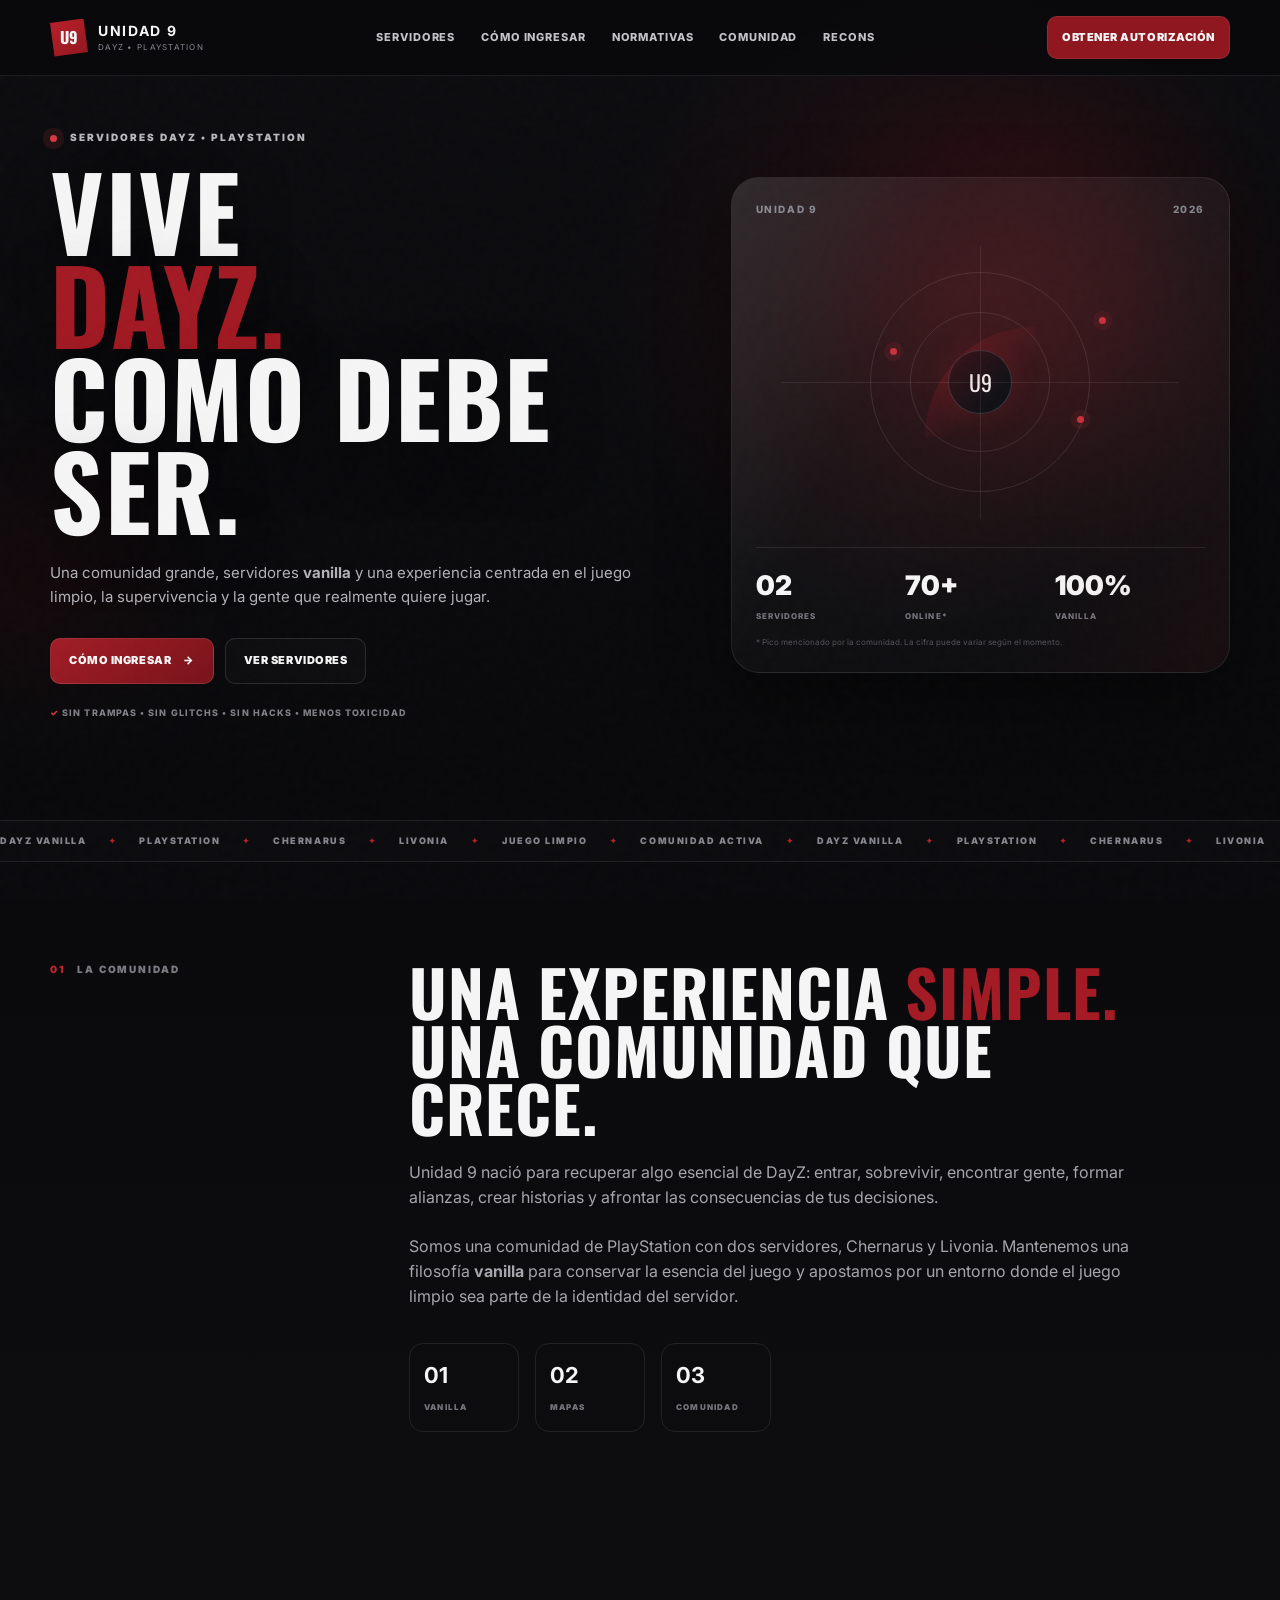
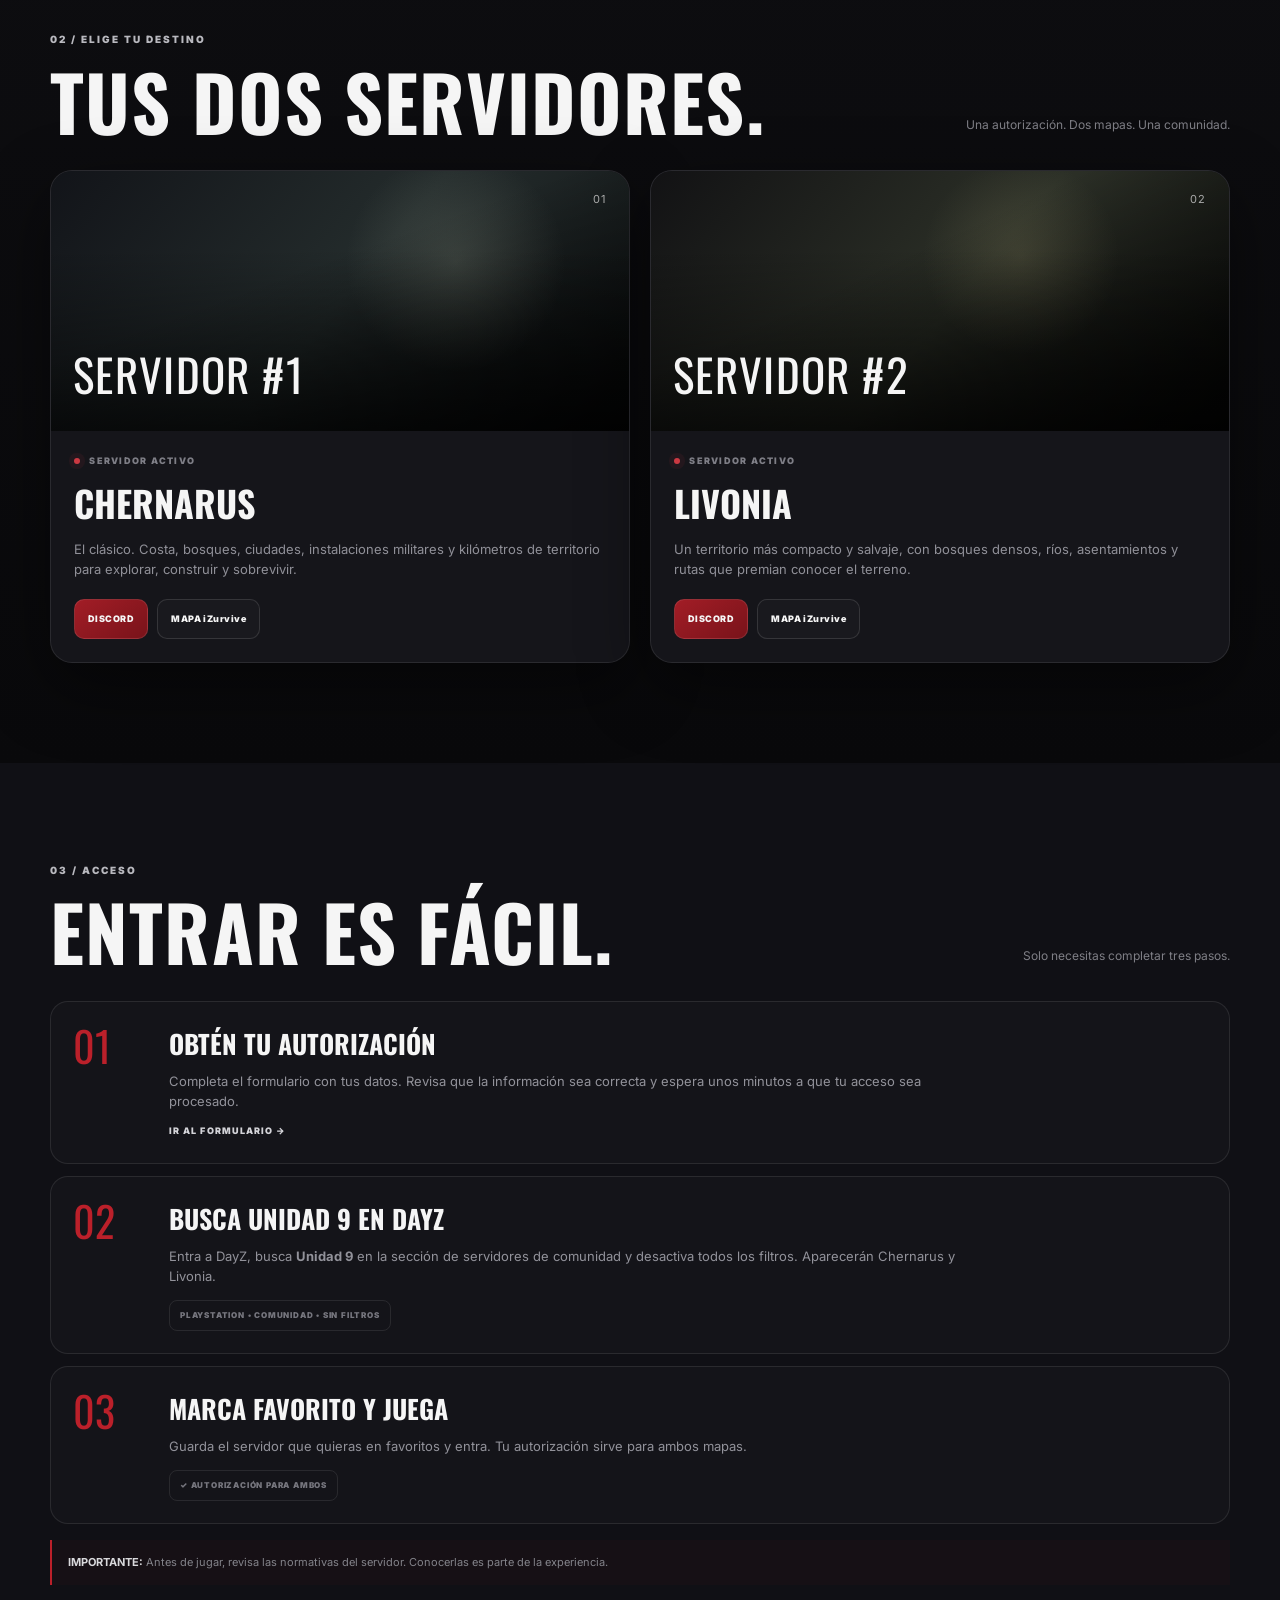
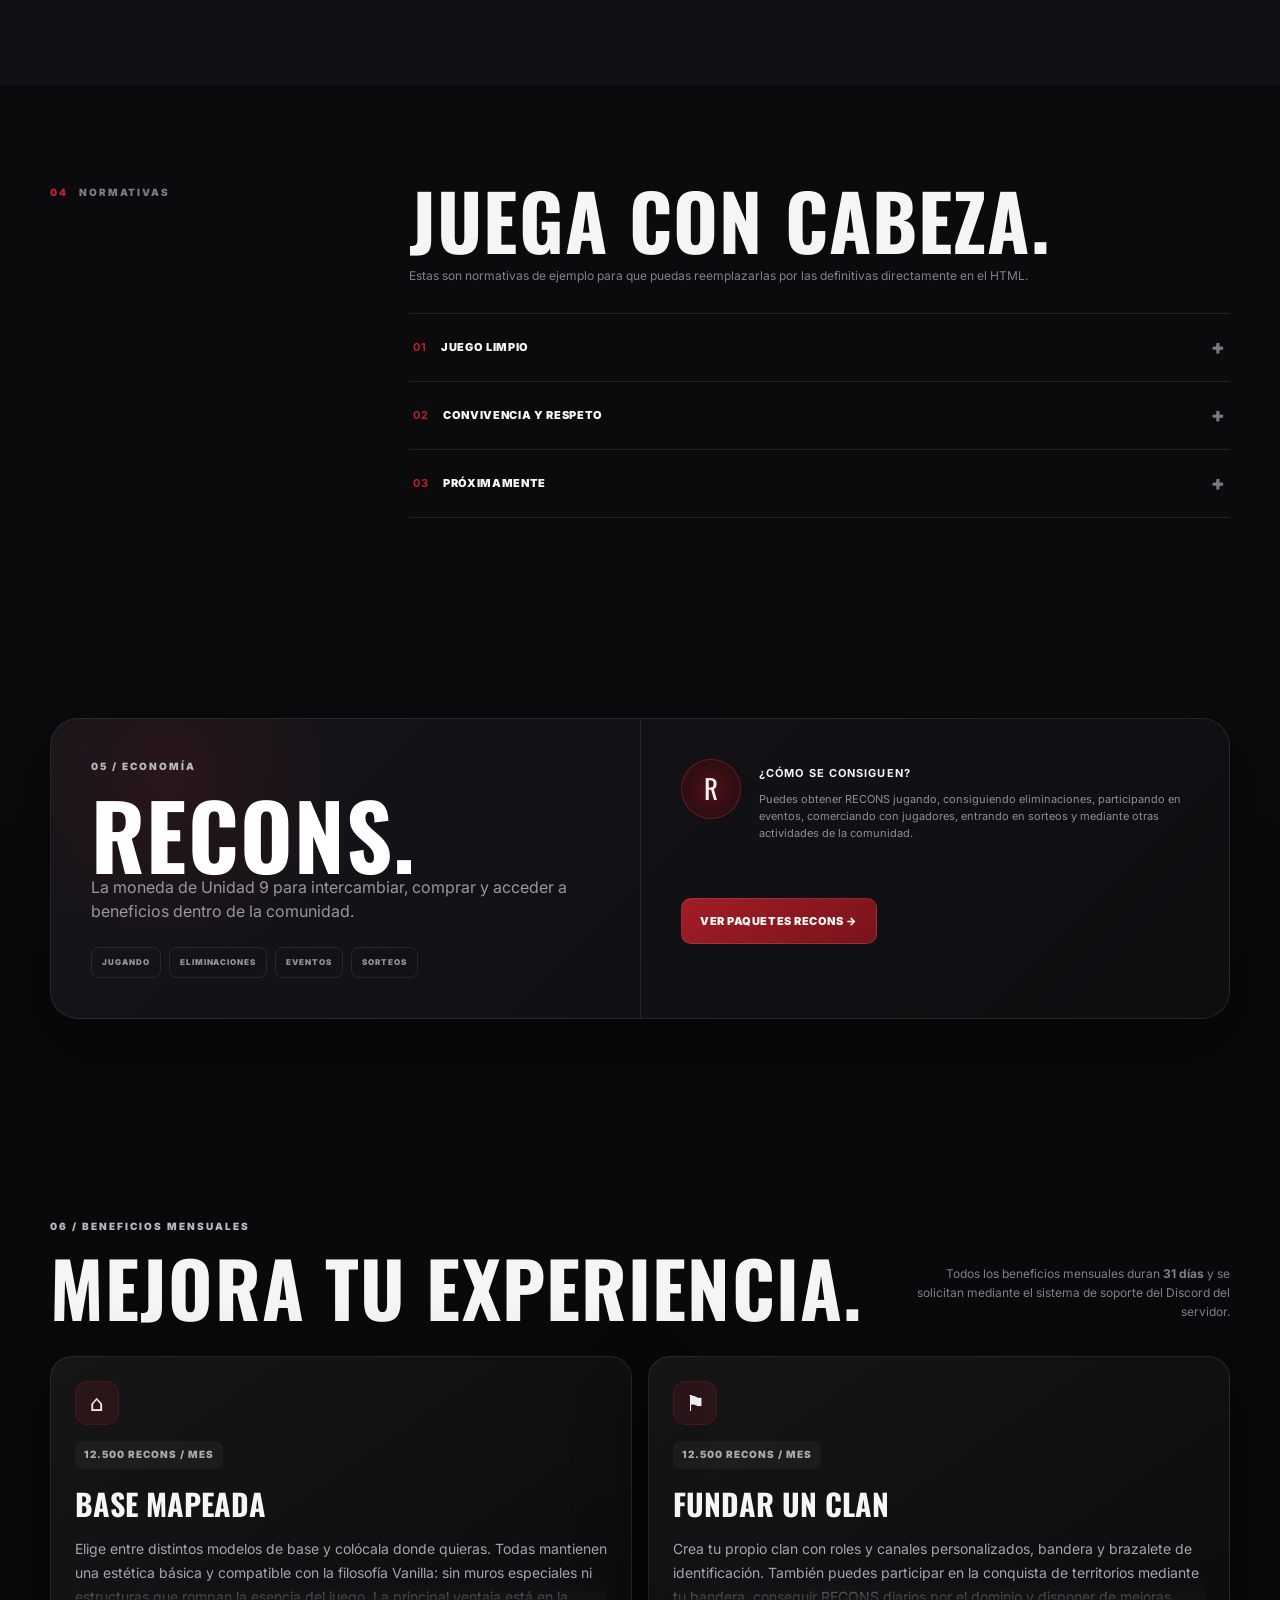
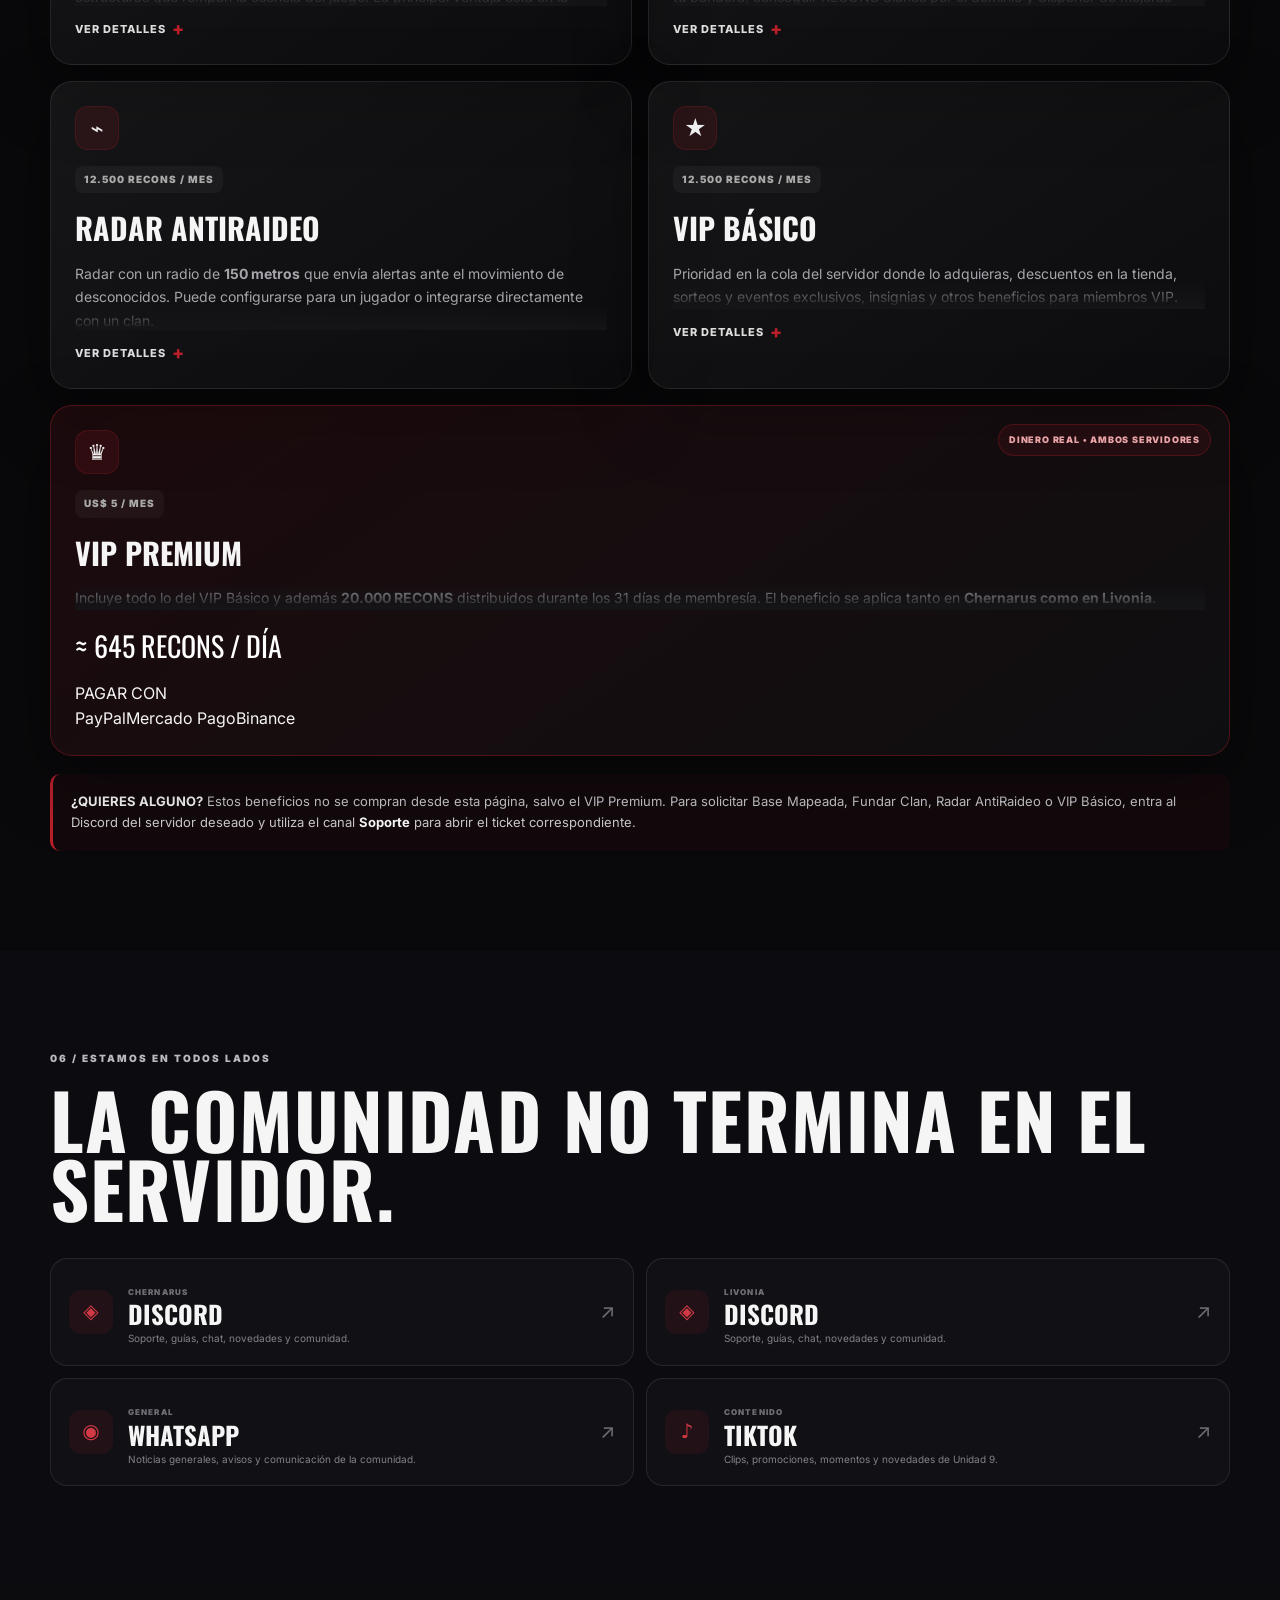
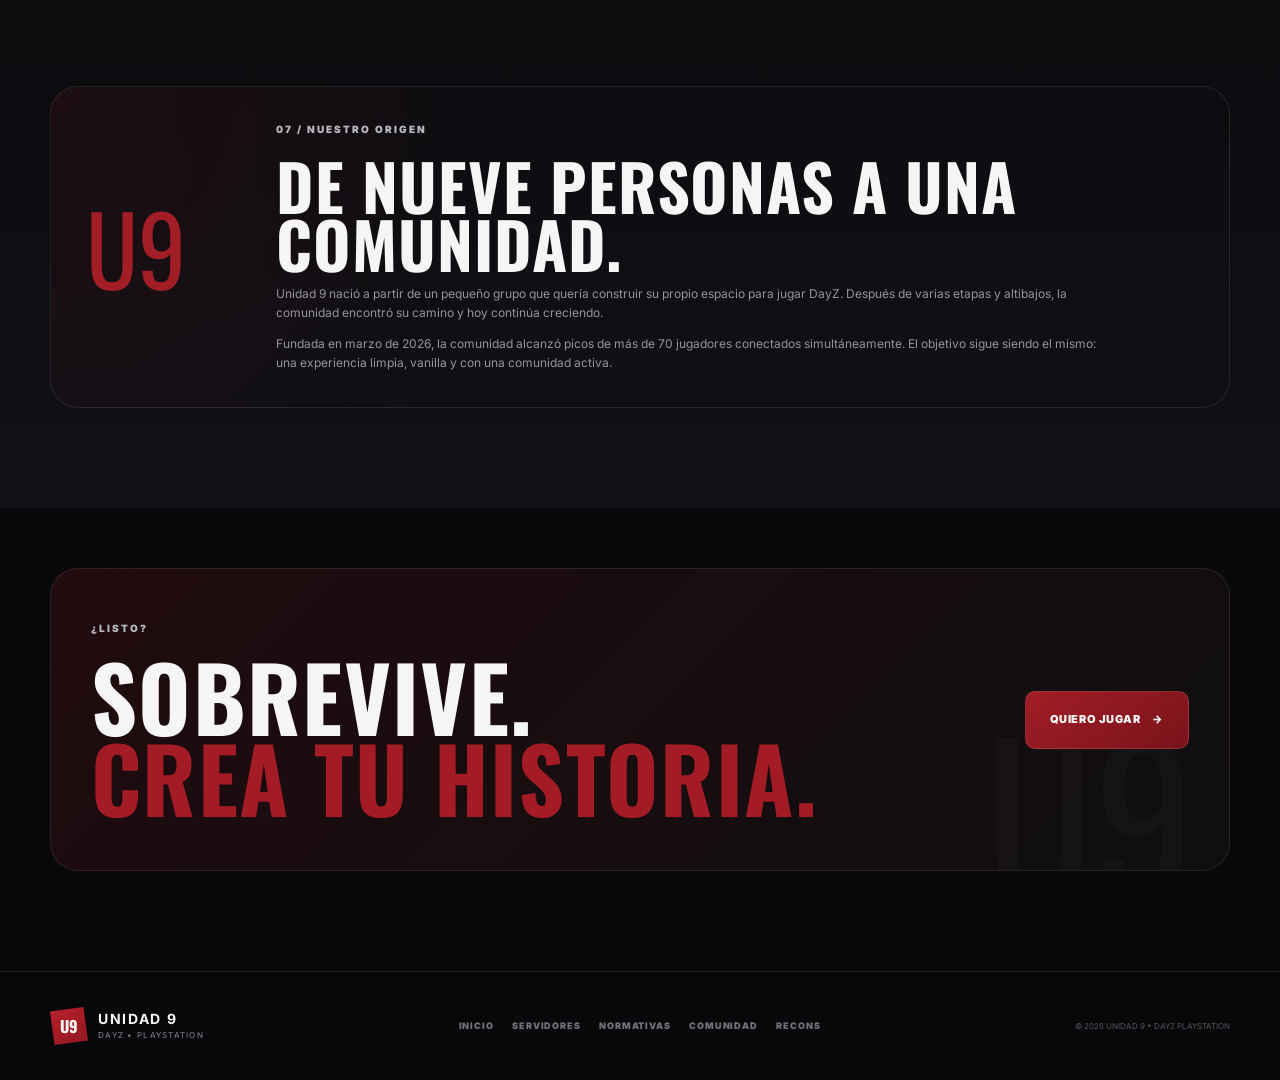
==== index.html @ 3420ec3e "Reemplazar sitio por version local" ====
<!DOCTYPE html>
<html lang="es">
<head>
  <meta charset="UTF-8">
  <meta name="viewport" content="width=device-width, initial-scale=1.0, viewport-fit=cover">
  <meta name="theme-color" content="#0b0b0d">
  <meta name="description" content="Unidad 9 — Comunidad DayZ para PlayStation. Servidores Chernarus y Livonia, vanilla, comunidad activa y juego limpio.">
  <title>UNIDAD 9 — DAYZ PLAYSTATION</title>
  <link rel="icon" type="image/svg+xml" href="assets/favicon.svg">
  <link rel="preconnect" href="https://fonts.googleapis.com">
  <link rel="preconnect" href="https://fonts.gstatic.com" crossorigin>
  <link href="https://fonts.googleapis.com/css2?family=Inter:wght@400;500;600;700;800;900&family=Oswald:wght@500;600;700&display=swap" rel="stylesheet">
  <link rel="stylesheet" href="assets/styles.css">

<style>
.benefit-grid{display:grid;grid-template-columns:repeat(2,1fr);gap:16px}.benefit-card{position:relative;border:1px solid var(--line);border-radius:22px;background:linear-gradient(145deg,rgba(255,255,255,.055),rgba(255,255,255,.015));padding:24px;box-shadow:var(--shadow);overflow:hidden}.benefit-card:hover{border-color:rgba(187,32,42,.45);transform:translateY(-4px)}.benefit-card h3{font-family:Oswald,sans-serif;font-size:30px;margin:12px 0 10px}.benefit-card p{color:var(--muted);line-height:1.7;font-size:14px}.benefit-icon{width:44px;height:44px;display:grid;place-items:center;border-radius:13px;background:rgba(187,32,42,.13);border:1px solid rgba(187,32,42,.2);font-size:22px;color:#eee}.benefit-tag{display:inline-block;margin-top:16px;padding:6px 9px;border-radius:8px;background:rgba(255,255,255,.04);font-size:10px;font-weight:900;letter-spacing:1px;color:#aaa}.benefit-more{margin-top:12px;border:0;background:transparent;color:#ddd;padding:0;font:800 11px Inter,sans-serif;letter-spacing:1px;cursor:pointer}.benefit-more span{color:var(--red2);font-size:18px;vertical-align:-2px;margin-left:3px}.premium-card{grid-column:1/-1;background:linear-gradient(145deg,rgba(143,24,32,.15),rgba(255,255,255,.025));border-color:rgba(187,32,42,.35)}.premium-badge{position:absolute;right:18px;top:18px;font-size:9px;font-weight:900;letter-spacing:.8px;color:#e9a4a8;border:1px solid rgba(187,32,42,.28);background:rgba(187,32,42,.1);padding:8px 10px;border-radius:999px}.premium-daily{font-family:Oswald,sans-serif;font-size:28px;color:#fff;margin:14px 0}.premium-pay{grid-template-columns:repeat(3,1fr)}.benefit-shop-note{margin-top:18px;padding:17px 18px;border-left:3px solid var(--red2);background:rgba(143,24,32,.08);border-radius:10px;color:#cfcfd3;line-height:1.65;font-size:13px}.benefit-shop-note strong{color:#fff}@media(max-width:700px){.benefit-grid{grid-template-columns:1fr}.premium-card{grid-column:auto}.premium-badge{position:static;display:inline-block;margin-bottom:14px}.premium-pay{grid-template-columns:1fr}}
</style>
</head>
<body>
  <div class="noise"></div>
  <header class="site-header" id="top">
    <a class="brand" href="#inicio" aria-label="Unidad 9 inicio">
      <span class="brand-mark">U9</span>
      <span class="brand-text"><strong>UNIDAD 9</strong><small>DAYZ • PLAYSTATION</small></span>
    </a>
    <nav class="desktop-nav" aria-label="Navegación principal">
      <a href="#servidores">SERVIDORES</a>
      <a href="#como-ingresar">CÓMO INGRESAR</a>
      <a href="#normativas">NORMATIVAS</a>
      <a href="#comunidad">COMUNIDAD</a>
      <a href="recons.html">RECONS</a>
    </nav>
    <a class="nav-cta" data-link="authorization" href="#como-ingresar">OBTENER AUTORIZACIÓN</a>
  </header>

  <main>
    <section class="hero section-pad" id="inicio">
      <div class="hero-glow glow-a"></div>
      <div class="hero-glow glow-b"></div>
      <div class="container hero-grid">
        <div class="hero-copy reveal">
          <div class="eyebrow"><span class="pulse"></span> SERVIDORES DAYZ • PLAYSTATION</div>
          <h1>VIVE<br><span>DAYZ.</span><br>COMO DEBE SER.</h1>
          <p class="hero-lead">Una comunidad grande, servidores <strong>vanilla</strong> y una experiencia centrada en el juego limpio, la supervivencia y la gente que realmente quiere jugar.</p>
          <div class="hero-actions">
            <a class="btn btn-primary" href="#como-ingresar">CÓMO INGRESAR <span>→</span></a>
            <a class="btn btn-ghost" href="#servidores">VER SERVIDORES</a>
          </div>
          <div class="hero-proof"><span>✓</span> SIN TRAMPAS • SIN GLITCHS • SIN HACKS • MENOS TOXICIDAD</div>
        </div>
        <div class="hero-panel reveal delay-1">
          <div class="panel-top"><span>UNIDAD 9</span><span>2026</span></div>
          <div class="radar"><div class="radar-ring r1"></div><div class="radar-ring r2"></div><div class="radar-sweep"></div><div class="radar-dot d1"></div><div class="radar-dot d2"></div><div class="radar-dot d3"></div><div class="radar-core">U9</div></div>
          <div class="stat-grid">
            <div><strong>02</strong><span>SERVIDORES</span></div>
            <div><strong>70+</strong><span>ONLINE*</span></div>
            <div><strong>100%</strong><span>VANILLA</span></div>
          </div>
          <small class="fine">* Pico mencionado por la comunidad. La cifra puede variar según el momento.</small>
        </div>
      </div>
    </section>

    <section class="ticker" aria-label="Características">
      <div class="ticker-track">
        <span>DAYZ VANILLA</span><i>✦</i><span>PLAYSTATION</span><i>✦</i><span>CHERNARUS</span><i>✦</i><span>LIVONIA</span><i>✦</i><span>JUEGO LIMPIO</span><i>✦</i><span>COMUNIDAD ACTIVA</span><i>✦</i>
        <span>DAYZ VANILLA</span><i>✦</i><span>PLAYSTATION</span><i>✦</i><span>CHERNARUS</span><i>✦</i><span>LIVONIA</span><i>✦</i><span>JUEGO LIMPIO</span><i>✦</i><span>COMUNIDAD ACTIVA</span><i>✦</i>
      </div>
    </section>

    <section class="section-pad intro" id="sobre">
      <div class="container two-col">
        <div class="section-label reveal"><span>01</span> LA COMUNIDAD</div>
        <div class="intro-copy reveal delay-1">
          <h2>UNA EXPERIENCIA <span>SIMPLE.</span> UNA COMUNIDAD QUE CRECE.</h2>
          <p>Unidad 9 nació para recuperar algo esencial de DayZ: entrar, sobrevivir, encontrar gente, formar alianzas, crear historias y afrontar las consecuencias de tus decisiones.</p>
          <p>Somos una comunidad de PlayStation con dos servidores, Chernarus y Livonia. Mantenemos una filosofía <strong>vanilla</strong> para conservar la esencia del juego y apostamos por un entorno donde el juego limpio sea parte de la identidad del servidor.</p>
          <div class="mini-facts"><div><strong>01</strong><span>VANILLA</span></div><div><strong>02</strong><span>MAPAS</span></div><div><strong>03</strong><span>COMUNIDAD</span></div></div>
        </div>
      </div>
    </section>

    <section class="section-pad servers" id="servidores">
      <div class="container">
        <div class="section-head reveal"><div><div class="eyebrow">02 / ELIGE TU DESTINO</div><h2>TUS DOS SERVIDORES.</h2></div><p>Una autorización. Dos mapas. Una comunidad.</p></div>
        <div class="server-grid">
          <article class="server-card reveal" data-map="chernarus">
            <div class="server-image chernarus-art"><span>SERVIDOR #1</span><em>01</em></div>
            <div class="server-body">
              <div class="server-status"><span class="status-dot"></span> SERVIDOR ACTIVO</div>
              <h3>CHERNARUS</h3>
              <p>El clásico. Costa, bosques, ciudades, instalaciones militares y kilómetros de territorio para explorar, construir y sobrevivir.</p>
              <div class="server-buttons"><a class="btn btn-small btn-primary" data-link="discordChernarus" href="#">DISCORD</a><a class="btn btn-small btn-ghost" data-link="mapChernarus" href="#">MAPA iZurvive</a></div>
            </div>
          </article>
          <article class="server-card reveal delay-1" data-map="livonia">
            <div class="server-image livonia-art"><span>SERVIDOR #2</span><em>02</em></div>
            <div class="server-body">
              <div class="server-status"><span class="status-dot"></span> SERVIDOR ACTIVO</div>
              <h3>LIVONIA</h3>
              <p>Un territorio más compacto y salvaje, con bosques densos, ríos, asentamientos y rutas que premian conocer el terreno.</p>
              <div class="server-buttons"><a class="btn btn-small btn-primary" data-link="discordLivonia" href="#">DISCORD</a><a class="btn btn-small btn-ghost" data-link="mapLivonia" href="#">MAPA iZurvive</a></div>
            </div>
          </article>
        </div>
      </div>
    </section>

    <section class="section-pad access" id="como-ingresar">
      <div class="container">
        <div class="section-head reveal"><div><div class="eyebrow">03 / ACCESO</div><h2>ENTRAR ES FÁCIL.</h2></div><p>Solo necesitas completar tres pasos.</p></div>
        <div class="steps">
          <article class="step reveal"><div class="step-no">01</div><div><h3>OBTÉN TU AUTORIZACIÓN</h3><p>Completa el formulario con tus datos. Revisa que la información sea correcta y espera unos minutos a que tu acceso sea procesado.</p><a class="text-link" data-link="authorization" href="#">IR AL FORMULARIO →</a></div></article>
          <article class="step reveal delay-1"><div class="step-no">02</div><div><h3>BUSCA UNIDAD 9 EN DAYZ</h3><p>Entra a DayZ, busca <strong>Unidad 9</strong> en la sección de servidores de comunidad y desactiva todos los filtros. Aparecerán Chernarus y Livonia.</p><span class="tip">PLAYSTATION • COMUNIDAD • SIN FILTROS</span></div></article>
          <article class="step reveal delay-2"><div class="step-no">03</div><div><h3>MARCA FAVORITO Y JUEGA</h3><p>Guarda el servidor que quieras en favoritos y entra. Tu autorización sirve para ambos mapas.</p><span class="tip">✓ AUTORIZACIÓN PARA AMBOS</span></div></article>
        </div>
        <div class="access-note reveal"><strong>IMPORTANTE:</strong> Antes de jugar, revisa las normativas del servidor. Conocerlas es parte de la experiencia.</div>
      </div>
    </section>

    <section class="section-pad rules" id="normativas">
      <div class="container two-col rules-grid">
        <div class="section-label reveal"><span>04</span> NORMATIVAS</div>
        <div class="rules-content reveal delay-1">
          <h2>JUEGA CON CABEZA.</h2>
          <p class="muted">Estas son normativas de ejemplo para que puedas reemplazarlas por las definitivas directamente en el HTML.</p>
          <div class="accordion">
            <button class="accordion-item" aria-expanded="false"><span><b>01</b> JUEGO LIMPIO</span><i>+</i></button>
            <div class="accordion-panel"><p>No está permitido utilizar hacks, exploits, glitches, modificaciones externas o cualquier recurso que otorgue una ventaja ilegítima sobre otros jugadores.</p></div>
            <button class="accordion-item" aria-expanded="false"><span><b>02</b> CONVIVENCIA Y RESPETO</span><i>+</i></button>
            <div class="accordion-panel"><p>El conflicto forma parte de DayZ, pero las conductas fuera de lugar no. Mantén una convivencia respetuosa dentro de la comunidad y utiliza los canales de soporte cuando exista un problema.</p></div>
            <button class="accordion-item" aria-expanded="false"><span><b>03</b> PRÓXIMAMENTE</span><i>+</i></button>
            <div class="accordion-panel"><p>Reemplaza este apartado por una normativa adicional desde este mismo archivo.</p></div>
          </div>
        </div>
      </div>
    </section>

    <section class="section-pad economy" id="economia">
      <div class="container economy-card reveal">
        <div class="economy-main"><div class="eyebrow">05 / ECONOMÍA</div><h2>RECONS.</h2><p>La moneda de Unidad 9 para intercambiar, comprar y acceder a beneficios dentro de la comunidad.</p><div class="economy-pills"><span>JUGANDO</span><span>ELIMINACIONES</span><span>EVENTOS</span><span>SORTEOS</span></div></div>
        <div class="economy-side"><div class="coin">R</div><div><strong>¿CÓMO SE CONSIGUEN?</strong><p>Puedes obtener RECONS jugando, consiguiendo eliminaciones, participando en eventos, comerciando con jugadores, entrando en sorteos y mediante otras actividades de la comunidad.</p></div><a class="btn btn-primary" href="recons.html">VER PAQUETES RECONS →</a></div>
      </div>
    </section>

    <section class="section-pad benefits" id="beneficios">
      <div class="container">
        <div class="section-head"><div><div class="eyebrow">06 / BENEFICIOS MENSUALES</div><h2>MEJORA TU EXPERIENCIA.</h2></div><p>Todos los beneficios mensuales duran <strong>31 días</strong> y se solicitan mediante el sistema de soporte del Discord del servidor.</p></div>
        <div class="benefit-grid">
          <article class="benefit-card reveal"><span class="benefit-icon">⌂</span><div class="benefit-tag">12.500 RECONS / MES</div><h3>BASE MAPEADA</h3><p>Elige entre distintos modelos de base y colócala donde quieras. Todas mantienen una estética básica y compatible con la filosofía Vanilla: sin muros especiales ni estructuras que rompan la esencia del juego. La principal ventaja está en la ubicación, la posición y la visión que puedes conseguir.</p><button class="benefit-more" type="button">VER DETALLES <span>+</span></button></article>
          <article class="benefit-card reveal delay-1"><span class="benefit-icon">⚑</span><div class="benefit-tag">12.500 RECONS / MES</div><h3>FUNDAR UN CLAN</h3><p>Crea tu propio clan con roles y canales personalizados, bandera y brazalete de identificación. También puedes participar en la conquista de territorios mediante tu bandera, conseguir RECONS diarios por el dominio y disponer de mejoras compartidas para tu grupo.</p><button class="benefit-more" type="button">VER DETALLES <span>+</span></button></article>
          <article class="benefit-card reveal delay-2"><span class="benefit-icon">⌁</span><div class="benefit-tag">12.500 RECONS / MES</div><h3>RADAR ANTIRAIDEO</h3><p>Radar con un radio de <strong>150 metros</strong> que envía alertas ante el movimiento de desconocidos. Puede configurarse para un jugador o integrarse directamente con un clan.</p><button class="benefit-more" type="button">VER DETALLES <span>+</span></button></article>
          <article class="benefit-card reveal"><span class="benefit-icon">★</span><div class="benefit-tag">12.500 RECONS / MES</div><h3>VIP BÁSICO</h3><p>Prioridad en la cola del servidor donde lo adquieras, descuentos en la tienda, sorteos y eventos exclusivos, insignias y otros beneficios para miembros VIP.</p><button class="benefit-more" type="button">VER DETALLES <span>+</span></button></article>
          <article class="benefit-card premium-card reveal delay-1"><span class="premium-badge">DINERO REAL • AMBOS SERVIDORES</span><span class="benefit-icon">♛</span><div class="benefit-tag">US$ 5 / MES</div><h3>VIP PREMIUM</h3><p>Incluye todo lo del VIP Básico y además <strong>20.000 RECONS</strong> distribuidos durante los 31 días de membresía. El beneficio se aplica tanto en <strong>Chernarus como en Livonia</strong>.</p><div class="premium-daily">≈ 645 RECONS / DÍA</div><div class="pay-title">PAGAR CON</div><div class="pay-grid premium-pay"><a class="pay-btn paypal" data-link="paypalVipPremium" href="#">PayPal</a><a class="pay-btn mp" data-link="mercadopagoVipPremium" href="#">Mercado Pago</a><a class="pay-btn binance" data-link="binanceVipPremium" href="#">Binance</a></div></article>
        </div>
        <div class="benefit-shop-note"><strong>¿QUIERES ALGUNO?</strong> Estos beneficios no se compran desde esta página, salvo el VIP Premium. Para solicitar Base Mapeada, Fundar Clan, Radar AntiRaideo o VIP Básico, entra al Discord del servidor deseado y utiliza el canal <strong>Soporte</strong> para abrir el ticket correspondiente.</div>
      </div>
    </section>

    <section class="section-pad community" id="comunidad">
      <div class="container">
        <div class="section-head reveal"><div><div class="eyebrow">06 / ESTAMOS EN TODOS LADOS</div><h2>LA COMUNIDAD NO TERMINA EN EL SERVIDOR.</h2></div></div>
        <div class="community-grid">
          <a class="social-card reveal" data-link="discordChernarus" href="#"><span class="social-icon">◈</span><div><small>CHERNARUS</small><h3>DISCORD</h3><p>Soporte, guías, chat, novedades y comunidad.</p></div><span class="arrow">↗</span></a>
          <a class="social-card reveal delay-1" data-link="discordLivonia" href="#"><span class="social-icon">◈</span><div><small>LIVONIA</small><h3>DISCORD</h3><p>Soporte, guías, chat, novedades y comunidad.</p></div><span class="arrow">↗</span></a>
          <a class="social-card reveal delay-2" data-link="whatsapp" href="#"><span class="social-icon">◉</span><div><small>GENERAL</small><h3>WHATSAPP</h3><p>Noticias generales, avisos y comunicación de la comunidad.</p></div><span class="arrow">↗</span></a>
          <a class="social-card reveal" data-link="tiktok" href="#"><span class="social-icon">♪</span><div><small>CONTENIDO</small><h3>TIKTOK</h3><p>Clips, promociones, momentos y novedades de Unidad 9.</p></div><span class="arrow">↗</span></a>
        </div>
      </div>
    </section>

    <section class="section-pad story">
      <div class="container story-card reveal">
        <div class="story-mark">U9</div><div><div class="eyebrow">07 / NUESTRO ORIGEN</div><h2>DE NUEVE PERSONAS A UNA COMUNIDAD.</h2><p>Unidad 9 nació a partir de un pequeño grupo que quería construir su propio espacio para jugar DayZ. Después de varias etapas y altibajos, la comunidad encontró su camino y hoy continúa creciendo.</p><p>Fundada en marzo de 2026, la comunidad alcanzó picos de más de 70 jugadores conectados simultáneamente. El objetivo sigue siendo el mismo: una experiencia limpia, vanilla y con una comunidad activa.</p></div>
      </div>
    </section>

    <section class="final-cta section-pad">
      <div class="container cta-box reveal"><div><div class="eyebrow">¿LISTO?</div><h2>SOBREVIVE.<br><span>CREA TU HISTORIA.</span></h2></div><a class="btn btn-primary btn-xl" href="#como-ingresar">QUIERO JUGAR <span>→</span></a></div>
    </section>
  </main>

  <footer class="footer">
    <div class="container footer-inner"><div class="brand"><span class="brand-mark">U9</span><span class="brand-text"><strong>UNIDAD 9</strong><small>DAYZ • PLAYSTATION</small></span></div><div class="footer-links"><a href="#inicio">INICIO</a><a href="#servidores">SERVIDORES</a><a href="#normativas">NORMATIVAS</a><a href="#comunidad">COMUNIDAD</a>
      <a href="recons.html">RECONS</a></div><div class="footer-copy">© 2026 UNIDAD 9 • DAYZ PLAYSTATION</div></div>
  </footer>

  <button class="floating-top" id="toTop" aria-label="Volver arriba">↑</button>
  <script src="assets/config.js"></script>
  <script src="assets/script.js"></script>
</body>
</html>
---- assets/styles.css ----
:root{--bg:#09090b;--bg2:#101014;--panel:#15151a;--panel2:#1b1b21;--text:#f5f5f5;--muted:#a5a5ab;--red:#8f1820;--red2:#bb202a;--line:rgba(255,255,255,.09);--shadow:0 24px 70px rgba(0,0,0,.45);--max:1180px;--radius:22px}
*{box-sizing:border-box;margin:0;padding:0}html{scroll-behavior:smooth}body{font-family:Inter,system-ui,sans-serif;background:var(--bg);color:var(--text);line-height:1.55;overflow-x:hidden}a{color:inherit;text-decoration:none}button{font:inherit;color:inherit}::selection{background:var(--red2);color:#fff}.noise{position:fixed;inset:0;pointer-events:none;opacity:.035;background-image:url("data:image/svg+xml,%3Csvg viewBox='0 0 140 140' xmlns='http://www.w3.org/2000/svg'%3E%3Cfilter id='n'%3E%3CfeTurbulence type='fractalNoise' baseFrequency='.8' numOctaves='4' stitchTiles='stitch'/%3E%3C/filter%3E%3Crect width='100%25' height='100%25' filter='url(%23n)' opacity='.5'/%3E%3C/svg%3E");z-index:20}.container{width:min(calc(100% - 32px),var(--max));margin:auto}.section-pad{padding:100px 0}.site-header{height:76px;position:fixed;top:0;left:0;right:0;z-index:30;display:flex;align-items:center;justify-content:space-between;padding:0 max(16px,calc((100vw - var(--max))/2));background:rgba(9,9,11,.76);border-bottom:1px solid var(--line);backdrop-filter:blur(16px)}.brand{display:flex;align-items:center;gap:10px}.brand-mark{width:38px;height:38px;display:grid;place-items:center;font-family:Oswald,sans-serif;font-weight:700;font-size:16px;background:linear-gradient(145deg,var(--red2),var(--red));clip-path:polygon(0 12%,88% 0,100% 88%,12% 100%);box-shadow:0 8px 20px rgba(187,32,42,.22)}.brand-text{display:flex;flex-direction:column;line-height:1}.brand-text strong{font-size:14px;letter-spacing:.12em}.brand-text small{color:#888892;font-size:8px;letter-spacing:.16em;margin-top:5px}.desktop-nav{display:flex;gap:26px;font-size:11px;font-weight:800;letter-spacing:.08em;color:#c2c2c7}.desktop-nav a{transition:.2s}.desktop-nav a:hover{color:#fff}.nav-cta,.btn{display:inline-flex;align-items:center;justify-content:center;gap:12px;border-radius:10px;font-weight:900;letter-spacing:.05em;font-size:11px;transition:transform .25s,box-shadow .25s,background .25s}.nav-cta{padding:12px 14px;background:var(--red);border:1px solid rgba(255,255,255,.08)}.nav-cta:hover,.btn-primary:hover{transform:translateY(-2px);box-shadow:0 14px 34px rgba(143,24,32,.32)}.hero{min-height:790px;display:flex;align-items:center;position:relative;overflow:hidden;padding-top:130px;background:radial-gradient(circle at 74% 36%,rgba(143,24,32,.2),transparent 31%),linear-gradient(180deg,#0d0d10 0%,#09090b 100%)}.hero:after{content:"";position:absolute;inset:auto -10% -50px;height:220px;background:linear-gradient(transparent,var(--bg));pointer-events:none}.hero-glow{position:absolute;border-radius:50%;filter:blur(80px);opacity:.23;pointer-events:none}.glow-a{width:300px;height:300px;background:var(--red);right:7%;top:18%}.glow-b{width:180px;height:180px;background:#5b0e14;left:-5%;bottom:18%}.hero-grid{display:grid;grid-template-columns:1.1fr .9fr;gap:70px;align-items:center;position:relative;z-index:1}.eyebrow{font-size:10px;letter-spacing:.2em;font-weight:900;color:#b9b9bf;margin-bottom:18px}.pulse{display:inline-block;width:7px;height:7px;border-radius:50%;background:#d63b45;box-shadow:0 0 0 7px rgba(214,59,69,.12);margin-right:9px;vertical-align:middle}.hero h1,.cta-box h2,.section-head h2,.intro h2,.rules-content h2,.economy h2,.story h2{font-family:Oswald,sans-serif;line-height:.91;letter-spacing:.015em;text-transform:uppercase}.hero h1{font-size:clamp(62px,8vw,112px);text-shadow:0 20px 60px rgba(0,0,0,.35)}.hero h1 span,.intro h2 span,.cta-box h2 span{color:#a31b24}.hero-lead{max-width:590px;color:#b2b2b8;font-size:15px;margin-top:25px}.hero-actions{display:flex;gap:11px;margin-top:30px;flex-wrap:wrap}.btn{min-height:46px;padding:0 18px}.btn-primary{background:linear-gradient(145deg,#a21d26,#79131a);border:1px solid rgba(255,255,255,.1)}.btn-ghost{border:1px solid rgba(255,255,255,.12);background:rgba(255,255,255,.02)}.btn-ghost:hover{background:rgba(255,255,255,.06);transform:translateY(-2px)}.hero-proof{margin-top:22px;color:#7f7f87;font-size:9px;font-weight:800;letter-spacing:.12em}.hero-proof span{color:#d63b45}.hero-panel{border:1px solid var(--line);background:linear-gradient(160deg,rgba(255,255,255,.06),rgba(255,255,255,.015));border-radius:28px;padding:24px;box-shadow:var(--shadow);position:relative;overflow:hidden}.hero-panel:before{content:"";position:absolute;inset:0;background:linear-gradient(115deg,rgba(255,255,255,.07),transparent 32%,transparent 68%,rgba(143,24,32,.09));pointer-events:none}.panel-top{display:flex;justify-content:space-between;color:#85858d;font-size:10px;font-weight:800;letter-spacing:.16em}.radar{height:310px;position:relative;display:grid;place-items:center;margin:10px 0}.radar:before{content:"";position:absolute;width:1px;height:88%;background:rgba(255,255,255,.08)}.radar:after{content:"";position:absolute;height:1px;width:88%;background:rgba(255,255,255,.08)}.radar-ring{position:absolute;border:1px solid rgba(255,255,255,.1);border-radius:50%}.r1{width:220px;height:220px}.r2{width:140px;height:140px}.radar-sweep{position:absolute;width:110px;height:110px;border-radius:100% 0 0 0;background:linear-gradient(135deg,rgba(187,32,42,.35),transparent 65%);transform-origin:100% 100%;animation:sweep 4s linear infinite}.radar-core{width:64px;height:64px;border-radius:50%;display:grid;place-items:center;background:#111116;border:1px solid rgba(255,255,255,.15);font-family:Oswald;font-size:22px;box-shadow:0 0 30px rgba(187,32,42,.18)}.radar-dot{width:7px;height:7px;border-radius:50%;background:#c9323d;box-shadow:0 0 0 6px rgba(201,50,61,.1);position:absolute}.d1{left:30%;top:39%}.d2{right:27%;bottom:37%}.d3{right:22%;top:29%}.stat-grid{display:grid;grid-template-columns:repeat(3,1fr);border-top:1px solid var(--line);padding-top:17px}.stat-grid div{display:flex;flex-direction:column}.stat-grid strong{font-size:27px;font-weight:900}.stat-grid span{color:#777780;font-size:8px;letter-spacing:.13em;font-weight:800;margin-top:3px}.fine{display:block;color:#55555b;font-size:8px;margin-top:13px}.ticker{border-top:1px solid var(--line);border-bottom:1px solid var(--line);overflow:hidden;background:#0c0c0f}.ticker-track{width:max-content;display:flex;gap:22px;align-items:center;padding:13px 0;color:#85858d;font-size:9px;font-weight:900;letter-spacing:.17em;animation:marquee 35s linear infinite}.ticker i{color:var(--red2);font-style:normal}.two-col{display:grid;grid-template-columns:.34fr 1fr;gap:80px}.section-label{font-size:10px;letter-spacing:.18em;color:#7b7b83;font-weight:900}.section-label span{color:#be252e;margin-right:8px}.intro{background:linear-gradient(180deg,#0a0a0d,#0d0d10)}.intro-copy h2{font-size:clamp(42px,5vw,72px);max-width:760px}.intro-copy p{color:#a5a5ab;max-width:760px;margin-top:24px}.mini-facts{display:flex;gap:16px;margin-top:35px}.mini-facts div{min-width:110px;border:1px solid var(--line);border-radius:14px;padding:14px}.mini-facts strong{display:block;font-size:22px}.mini-facts span{font-size:8px;color:#74747c;letter-spacing:.15em;font-weight:900}.servers{background:linear-gradient(180deg,#0d0d10,#09090b)}.section-head{display:flex;justify-content:space-between;gap:30px;align-items:end;margin-bottom:35px}.section-head h2{font-size:clamp(44px,6vw,76px)}.section-head p{max-width:330px;color:#7f7f86;font-size:12px;text-align:right}.server-grid{display:grid;grid-template-columns:repeat(2,1fr);gap:20px}.server-card{border:1px solid var(--line);background:var(--panel);border-radius:var(--radius);overflow:hidden;box-shadow:var(--shadow);transition:transform .3s,border-color .3s}.server-card:hover{transform:translateY(-6px);border-color:rgba(187,32,42,.35)}.server-image{height:260px;position:relative;display:flex;align-items:flex-end;padding:22px;overflow:hidden}.server-image:before,.server-image:after{content:"";position:absolute;inset:0}.chernarus-art{background:linear-gradient(130deg,#121419 0%,#242c2c 50%,#0f1213 100%)}.livonia-art{background:linear-gradient(130deg,#121214 0%,#2c3027 52%,#10110f 100%)}.chernarus-art:before{background:radial-gradient(circle at 70% 35%,rgba(161,170,151,.22),transparent 25%),linear-gradient(160deg,transparent 40%,rgba(0,0,0,.8))}.livonia-art:before{background:radial-gradient(circle at 64% 33%,rgba(184,175,125,.17),transparent 24%),linear-gradient(155deg,transparent 38%,rgba(0,0,0,.83))}.server-image:after{background:linear-gradient(180deg,transparent 30%,rgba(0,0,0,.65))}.server-image span,.server-image em{position:relative;z-index:1}.server-image span{font-family:Oswald;font-size:45px;letter-spacing:.03em}.server-image em{position:absolute;right:22px;top:20px;font-style:normal;font-size:11px;letter-spacing:.14em;color:#aaa}.server-body{padding:23px}.server-status{color:#7e7e86;font-size:9px;font-weight:900;letter-spacing:.14em}.status-dot{display:inline-block;width:6px;height:6px;background:#cc3942;border-radius:50%;margin-right:6px;box-shadow:0 0 0 5px rgba(204,57,66,.08)}.server-body h3{font-family:Oswald;font-size:36px;margin-top:7px}.server-body p{color:#909098;font-size:13px;margin-top:8px}.server-buttons{display:flex;gap:9px;margin-top:20px;flex-wrap:wrap}.btn-small{min-height:40px;padding:0 13px;font-size:9px}.access{background:#101015}.steps{display:grid;gap:12px}.step{display:grid;grid-template-columns:76px 1fr;gap:20px;border:1px solid var(--line);background:rgba(255,255,255,.02);border-radius:18px;padding:22px;transition:.25s}.step:hover{border-color:rgba(187,32,42,.28);transform:translateX(3px)}.step-no{font-family:Oswald;font-size:42px;color:var(--red2);line-height:1}.step h3{font-family:Oswald;font-size:26px}.step p{color:#92929a;font-size:13px;margin-top:7px;max-width:800px}.text-link{display:inline-block;margin-top:13px;color:#d3d3d8;font-size:9px;font-weight:900;letter-spacing:.12em}.tip{display:inline-block;margin-top:14px;padding:8px 10px;border:1px solid var(--line);border-radius:8px;color:#76767e;font-size:8px;font-weight:900;letter-spacing:.1em}.access-note{margin-top:16px;border-left:2px solid var(--red2);padding:14px 16px;color:#83838a;background:rgba(143,24,32,.05);font-size:11px}.access-note strong{color:#d9d9dc}.rules{background:#0b0b0e}.rules-grid{align-items:start}.rules-content h2{font-size:clamp(46px,6vw,78px)}.muted{color:#81818a;font-size:12px;margin-top:12px;max-width:650px}.accordion{margin-top:28px;border-top:1px solid var(--line)}.accordion-item{width:100%;border:0;border-bottom:1px solid var(--line);background:none;display:flex;justify-content:space-between;align-items:center;padding:18px 4px;text-align:left;cursor:pointer;font-size:11px;font-weight:900;letter-spacing:.06em}.accordion-item b{color:var(--red2);margin-right:12px}.accordion-item i{font-style:normal;font-size:20px;color:#797981;transition:.2s}.accordion-item[aria-expanded="true"] i{transform:rotate(45deg);color:#fff}.accordion-panel{max-height:0;overflow:hidden;transition:max-height .3s ease}.accordion-panel p{padding:0 8px 18px 38px;color:#8f8f97;font-size:12px}.economy{background:linear-gradient(180deg,#0b0b0e,#09090b)}.economy-card{display:grid;grid-template-columns:1fr 1fr;gap:0;border:1px solid var(--line);border-radius:28px;overflow:hidden;background:linear-gradient(135deg,#15151a,#0e0e11);box-shadow:var(--shadow)}.economy-main,.economy-side{padding:40px}.economy-main{background:radial-gradient(circle at 20% 20%,rgba(187,32,42,.12),transparent 35%)}.economy h2{font-size:90px;color:#fff}.economy-main p{color:#97979f;max-width:500px}.economy-pills{display:flex;gap:8px;flex-wrap:wrap;margin-top:23px}.economy-pills span{font-size:8px;font-weight:900;letter-spacing:.12em;color:#92929a;padding:8px 10px;border:1px solid var(--line);border-radius:8px}.economy-side{border-left:1px solid var(--line);display:grid;grid-template-columns:auto 1fr;gap:18px;align-items:start}.coin{width:60px;height:60px;border-radius:50%;display:grid;place-items:center;border:1px solid rgba(187,32,42,.55);background:radial-gradient(circle,#551017,#1a0d10 70%);font-family:Oswald;font-size:27px;box-shadow:inset 0 0 30px rgba(187,32,42,.2)}.economy-side strong{font-size:11px;letter-spacing:.1em}.economy-side p{color:#8d8d95;font-size:11px;margin-top:7px}.economy-side .btn{grid-column:1/-1;margin-top:5px;width:max-content}.community{background:#0c0c10}.community-grid{display:grid;grid-template-columns:repeat(2,1fr);gap:12px}.social-card{display:grid;grid-template-columns:44px 1fr auto;gap:15px;align-items:center;border:1px solid var(--line);background:rgba(255,255,255,.025);border-radius:17px;padding:18px;transition:.25s}.social-card:hover{transform:translateY(-3px);border-color:rgba(187,32,42,.35);background:rgba(255,255,255,.04)}.social-icon{width:44px;height:44px;display:grid;place-items:center;border-radius:12px;background:rgba(187,32,42,.1);color:#d13944;font-size:20px}.social-card small{font-size:8px;color:#6f6f77;font-weight:900;letter-spacing:.14em}.social-card h3{font-family:Oswald;font-size:25px;line-height:1}.social-card p{color:#81818a;font-size:10px;margin-top:5px}.arrow{color:#6d6d75;font-size:20px}.story{background:linear-gradient(180deg,#0c0c0f,#111116)}.story-card{display:grid;grid-template-columns:150px 1fr;gap:40px;align-items:center;border:1px solid var(--line);border-radius:28px;padding:35px;background:radial-gradient(circle at 0 0,rgba(143,24,32,.12),transparent 38%)}.story-mark{font-family:Oswald;font-size:96px;color:var(--red2);opacity:.85}.story h2{font-size:clamp(42px,5vw,66px)}.story p{color:#94949c;font-size:12px;margin-top:13px;max-width:840px}.final-cta{padding-top:60px}.cta-box{display:flex;justify-content:space-between;align-items:center;gap:30px;padding:52px 40px;border:1px solid var(--line);border-radius:28px;background:linear-gradient(135deg,rgba(143,24,32,.18),rgba(255,255,255,.025));overflow:hidden;position:relative}.cta-box:after{content:"U9";position:absolute;right:35px;bottom:-40px;font-family:Oswald;font-size:200px;color:rgba(255,255,255,.025);line-height:1}.cta-box h2{font-size:clamp(50px,7vw,90px)}.btn-xl{min-height:58px;padding:0 24px;position:relative;z-index:2}.footer{border-top:1px solid var(--line);padding:35px 0;background:#08080a}.footer-inner{display:flex;align-items:center;justify-content:space-between;gap:20px}.footer-links{display:flex;gap:18px;font-size:9px;font-weight:900;letter-spacing:.1em;color:#72727a}.footer-copy{font-size:8px;color:#55555c}.floating-top{position:fixed;right:16px;bottom:18px;width:42px;height:42px;border-radius:12px;border:1px solid var(--line);background:rgba(17,17,20,.9);color:#bbb;z-index:25;opacity:0;pointer-events:none;transition:.2s;backdrop-filter:blur(12px)}.floating-top.show{opacity:1;pointer-events:auto}.reveal{opacity:0;transform:translateY(20px);transition:opacity .7s ease,transform .7s ease}.reveal.visible{opacity:1;transform:none}.delay-1{transition-delay:.1s}.delay-2{transition-delay:.2s}@keyframes sweep{to{transform:rotate(360deg)}}@keyframes marquee{to{transform:translateX(-50%)}}
@media (max-width:900px){.desktop-nav{display:none}.site-header{height:68px}.nav-cta{padding:10px 11px;font-size:9px}.hero{min-height:auto;padding:125px 0 80px}.hero-grid{grid-template-columns:1fr;gap:42px}.hero h1{font-size:clamp(58px,17vw,95px)}.hero-panel{max-width:620px}.section-pad{padding:78px 0}.two-col{grid-template-columns:1fr;gap:27px}.section-label{order:-1}.section-head{display:block}.section-head h2{margin-bottom:13px}.section-head p{text-align:left}.server-grid,.community-grid,.economy-card{grid-template-columns:1fr}.economy-side{border-left:0;border-top:1px solid var(--line)}.story-card{grid-template-columns:1fr;gap:10px}.story-mark{font-size:72px}.cta-box{display:block}.cta-box .btn{margin-top:24px}.footer-inner{flex-direction:column;align-items:flex-start}.footer-links{flex-wrap:wrap}}
@media (max-width:600px){.container{width:min(calc(100% - 22px),var(--max))}.brand-text small{display:none}.nav-cta{display:none}.hero-grid{gap:30px}.hero-lead{font-size:13px}.hero-actions{display:grid;grid-template-columns:1fr 1fr}.hero-actions .btn{width:100%}.hero-proof{font-size:8px;line-height:1.6}.hero-panel{padding:17px;border-radius:20px}.radar{height:235px}.r1{width:180px;height:180px}.r2{width:114px;height:114px}.server-image{height:220px}.server-image span{font-size:37px}.server-body{padding:18px}.server-buttons{display:grid;grid-template-columns:1fr 1fr}.btn-small{padding:0 7px}.step{grid-template-columns:53px 1fr;padding:17px}.step-no{font-size:34px}.step h3{font-size:21px}.step p{font-size:12px}.economy-main,.economy-side{padding:25px}.economy h2{font-size:76px}.economy-side{grid-template-columns:1fr}.coin{width:52px;height:52px}.economy-side .btn{width:100%}.social-card{grid-template-columns:40px 1fr auto;padding:14px}.social-icon{width:40px;height:40px}.story-card{padding:24px}.cta-box{padding:34px 24px}.footer-copy{font-size:7px}.section-head h2{font-size:46px}}
@media (prefers-reduced-motion:reduce){*,*::before,*::after{animation:none!important;transition:none!important;scroll-behavior:auto!important}}

/* RECONS tienda adicional */
.package-art .coin-art{display:grid;place-items:center;width:76px;height:76px;border-radius:50%;font-family:Oswald,sans-serif;font-size:38px;color:#fff;background:linear-gradient(145deg,#a51c25,#5e1015);box-shadow:0 12px 35px rgba(0,0,0,.5),inset 0 0 0 2px rgba(255,255,255,.14),0 0 35px rgba(143,24,32,.18)}
.bonus.neutral{color:#aaa;background:rgba(255,255,255,.04);border-color:rgba(255,255,255,.08)}
.free-earn{margin-top:22px;padding:30px;border:1px solid var(--line);border-radius:24px;background:linear-gradient(135deg,rgba(255,255,255,.045),rgba(143,24,32,.08));box-shadow:var(--shadow)}
.free-earn-head{display:flex;align-items:flex-end;justify-content:space-between;gap:16px}.free-earn h2{font-family:Oswald,sans-serif;font-size:38px;margin:4px 0 8px}.free-earn>p{color:var(--muted);line-height:1.7;max-width:760px}.free-pill{font-size:10px;letter-spacing:1.1px;font-weight:900;border:1px solid rgba(187,32,42,.35);background:rgba(187,32,42,.12);padding:9px 11px;border-radius:999px;white-space:nowrap}
.earn-grid{display:grid;grid-template-columns:repeat(3,1fr);gap:12px;margin-top:22px}.earn-item{display:flex;gap:12px;padding:17px;border:1px solid var(--line);border-radius:15px;background:rgba(0,0,0,.16)}.earn-item>span{width:34px;height:34px;display:grid;place-items:center;border-radius:10px;background:rgba(187,32,42,.12);color:#e8a0a5;font-weight:900;flex:none}.earn-item b{display:block;font-size:12px;letter-spacing:.5px}.earn-item small{display:block;margin-top:5px;color:#999;line-height:1.5;font-size:12px}.support-note{margin-top:18px;padding:17px 18px;border-left:3px solid var(--red2);background:rgba(143,24,32,.08);border-radius:10px;color:#cfcfd3;line-height:1.65;font-size:13px}.support-note strong{color:#fff}
@media(max-width:950px){.earn-grid{grid-template-columns:repeat(2,1fr)}}
@media(max-width:620px){.free-earn{padding:22px}.free-earn-head{display:block}.free-pill{display:inline-block;margin-top:8px}.earn-grid{grid-template-columns:1fr}.free-earn h2{font-size:32px}}

.benefit-card p{transition:max-height .35s ease,opacity .35s ease}.benefit-card:not(.expanded) p{max-height:4.9em;overflow:hidden;position:relative}.benefit-card:not(.expanded) p:after{content:"";position:absolute;left:0;right:0;bottom:0;height:2em;background:linear-gradient(transparent,var(--card-fade,#151518))}.benefit-card.expanded p{max-height:30em}.benefit-card.expanded .benefit-more span{transform:rotate(180deg)}
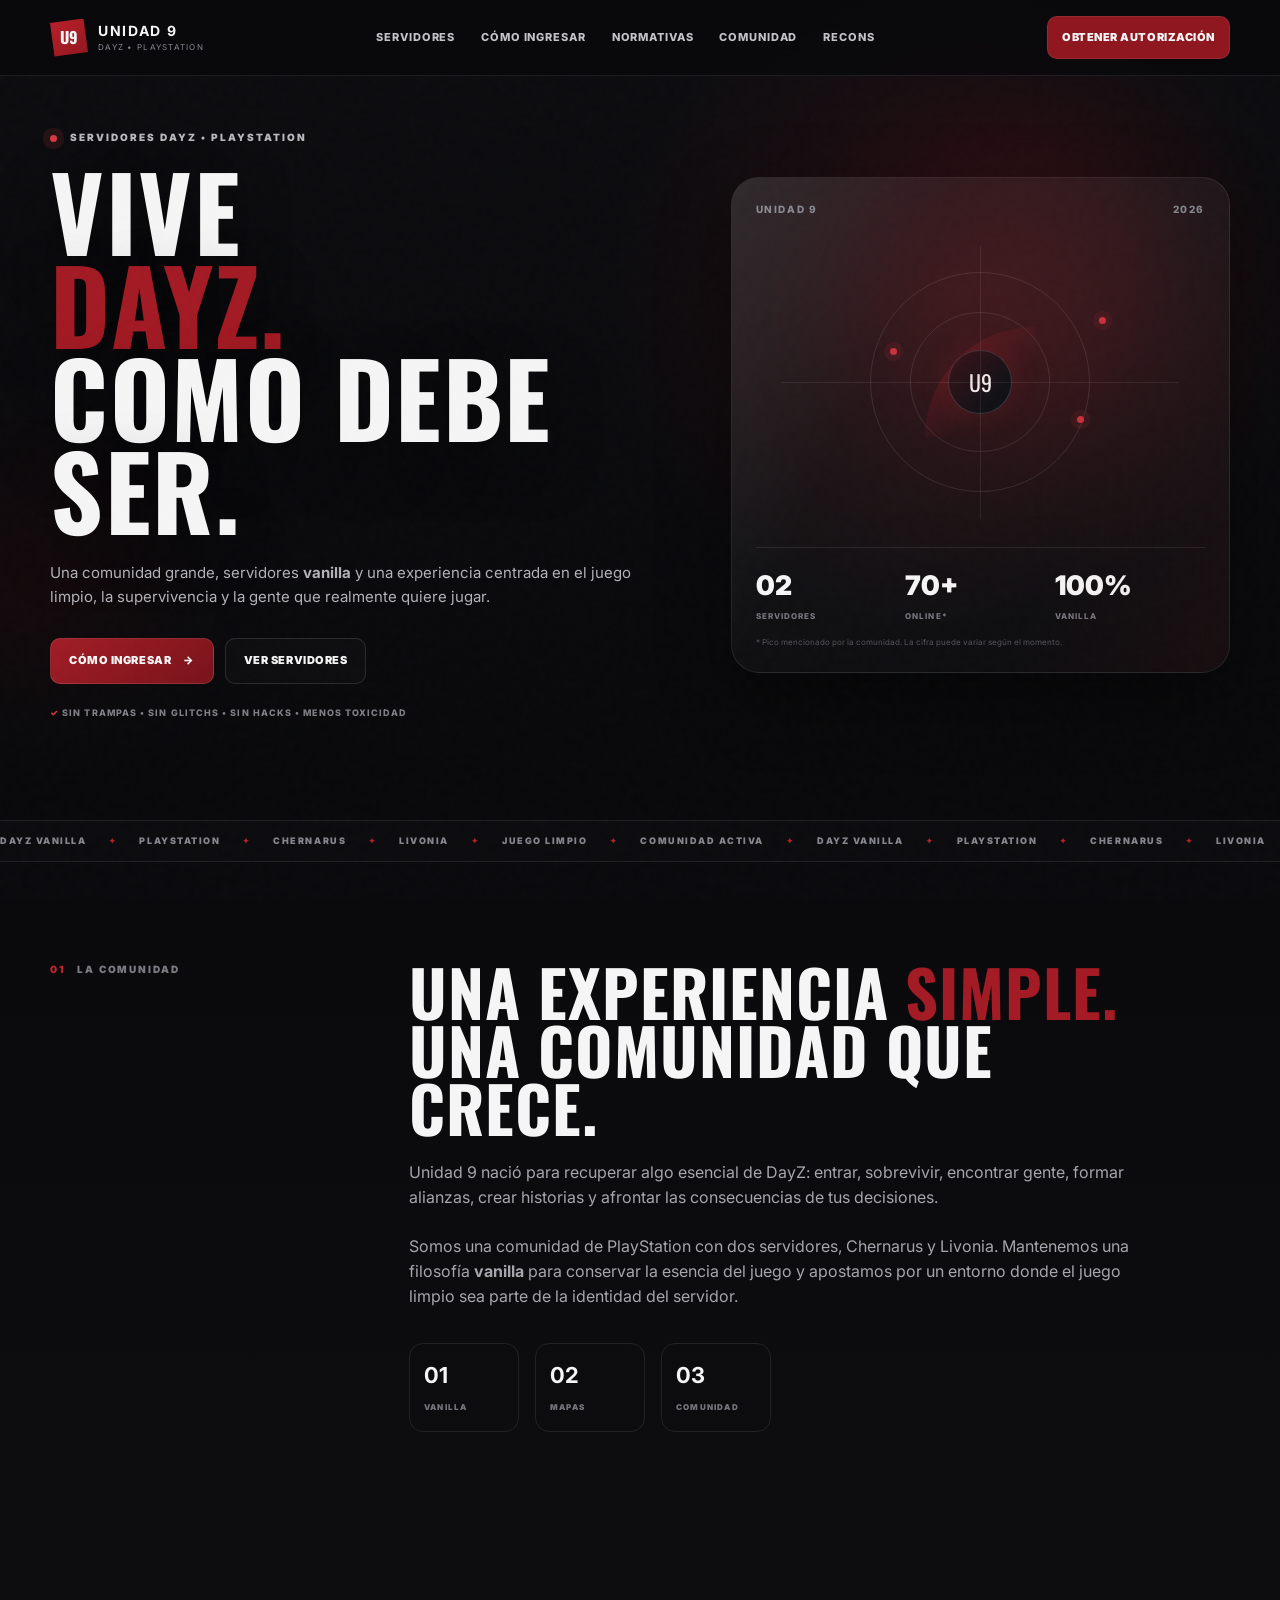
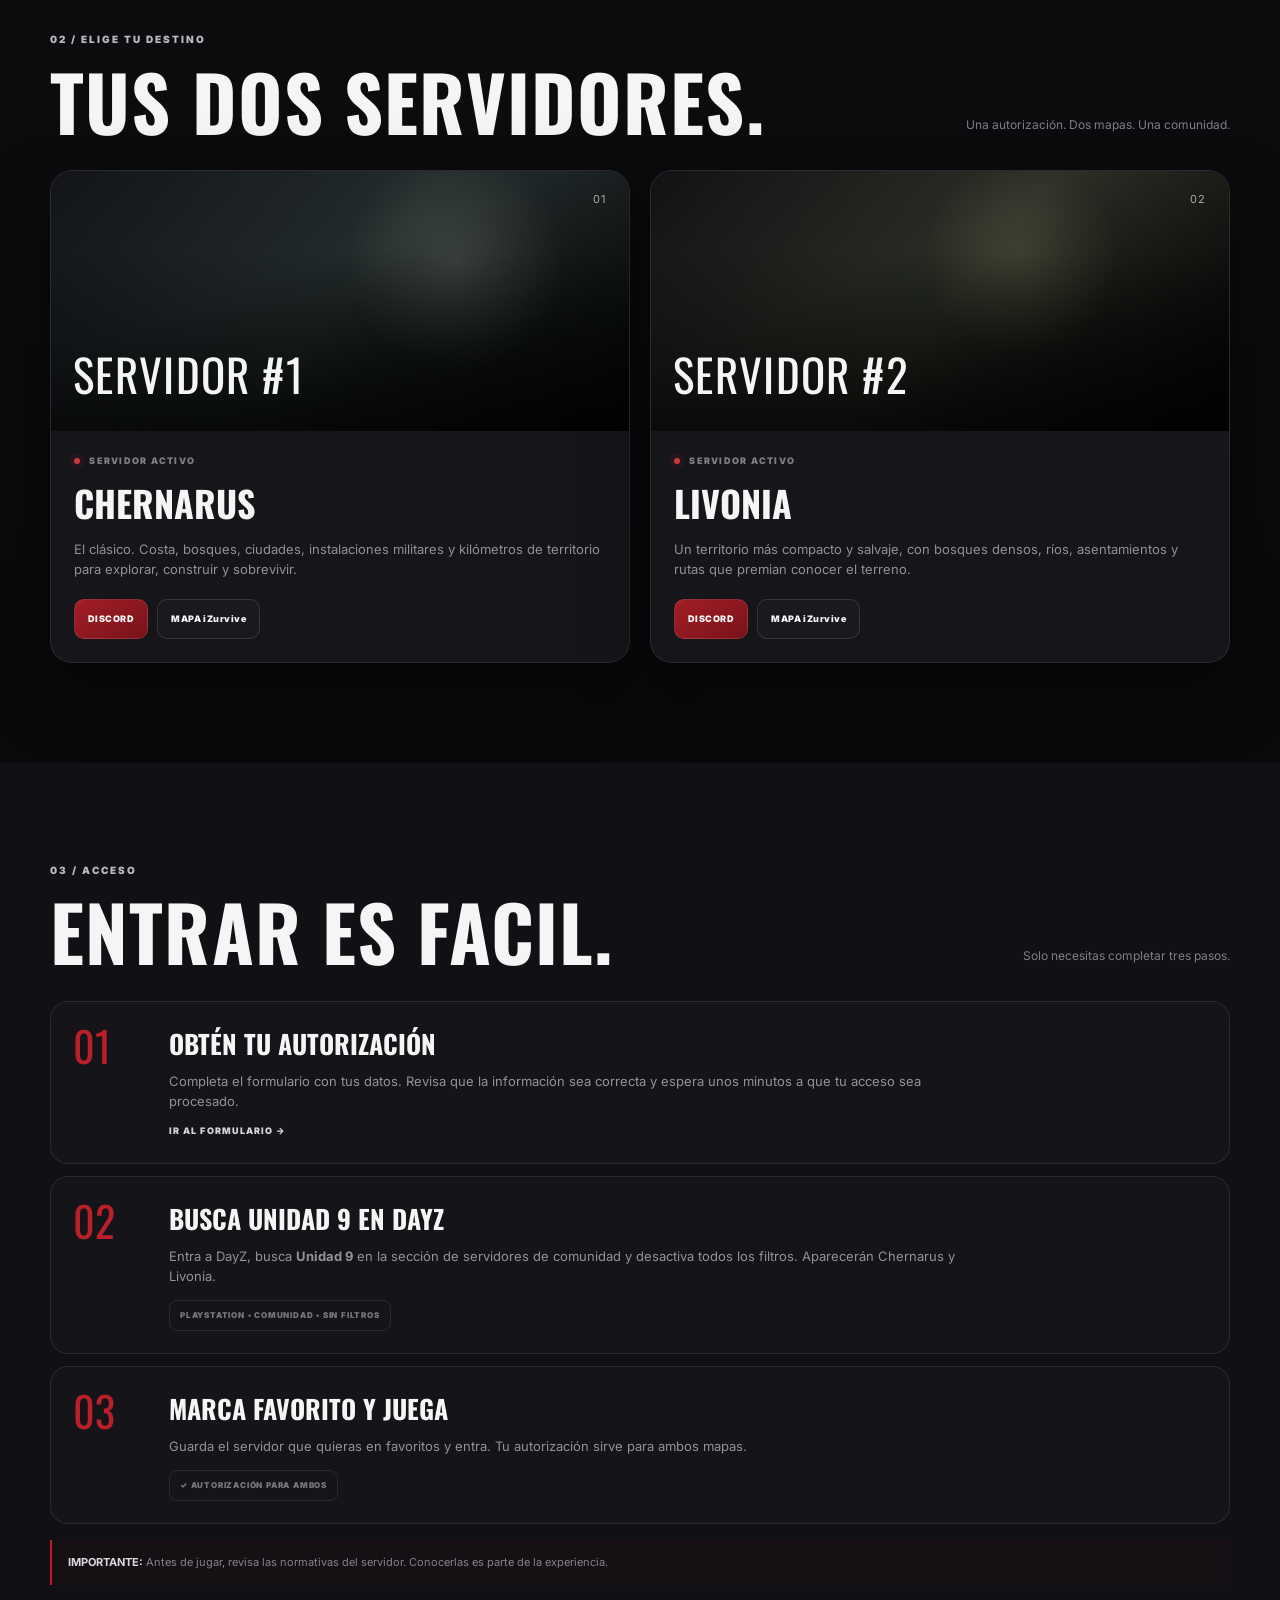
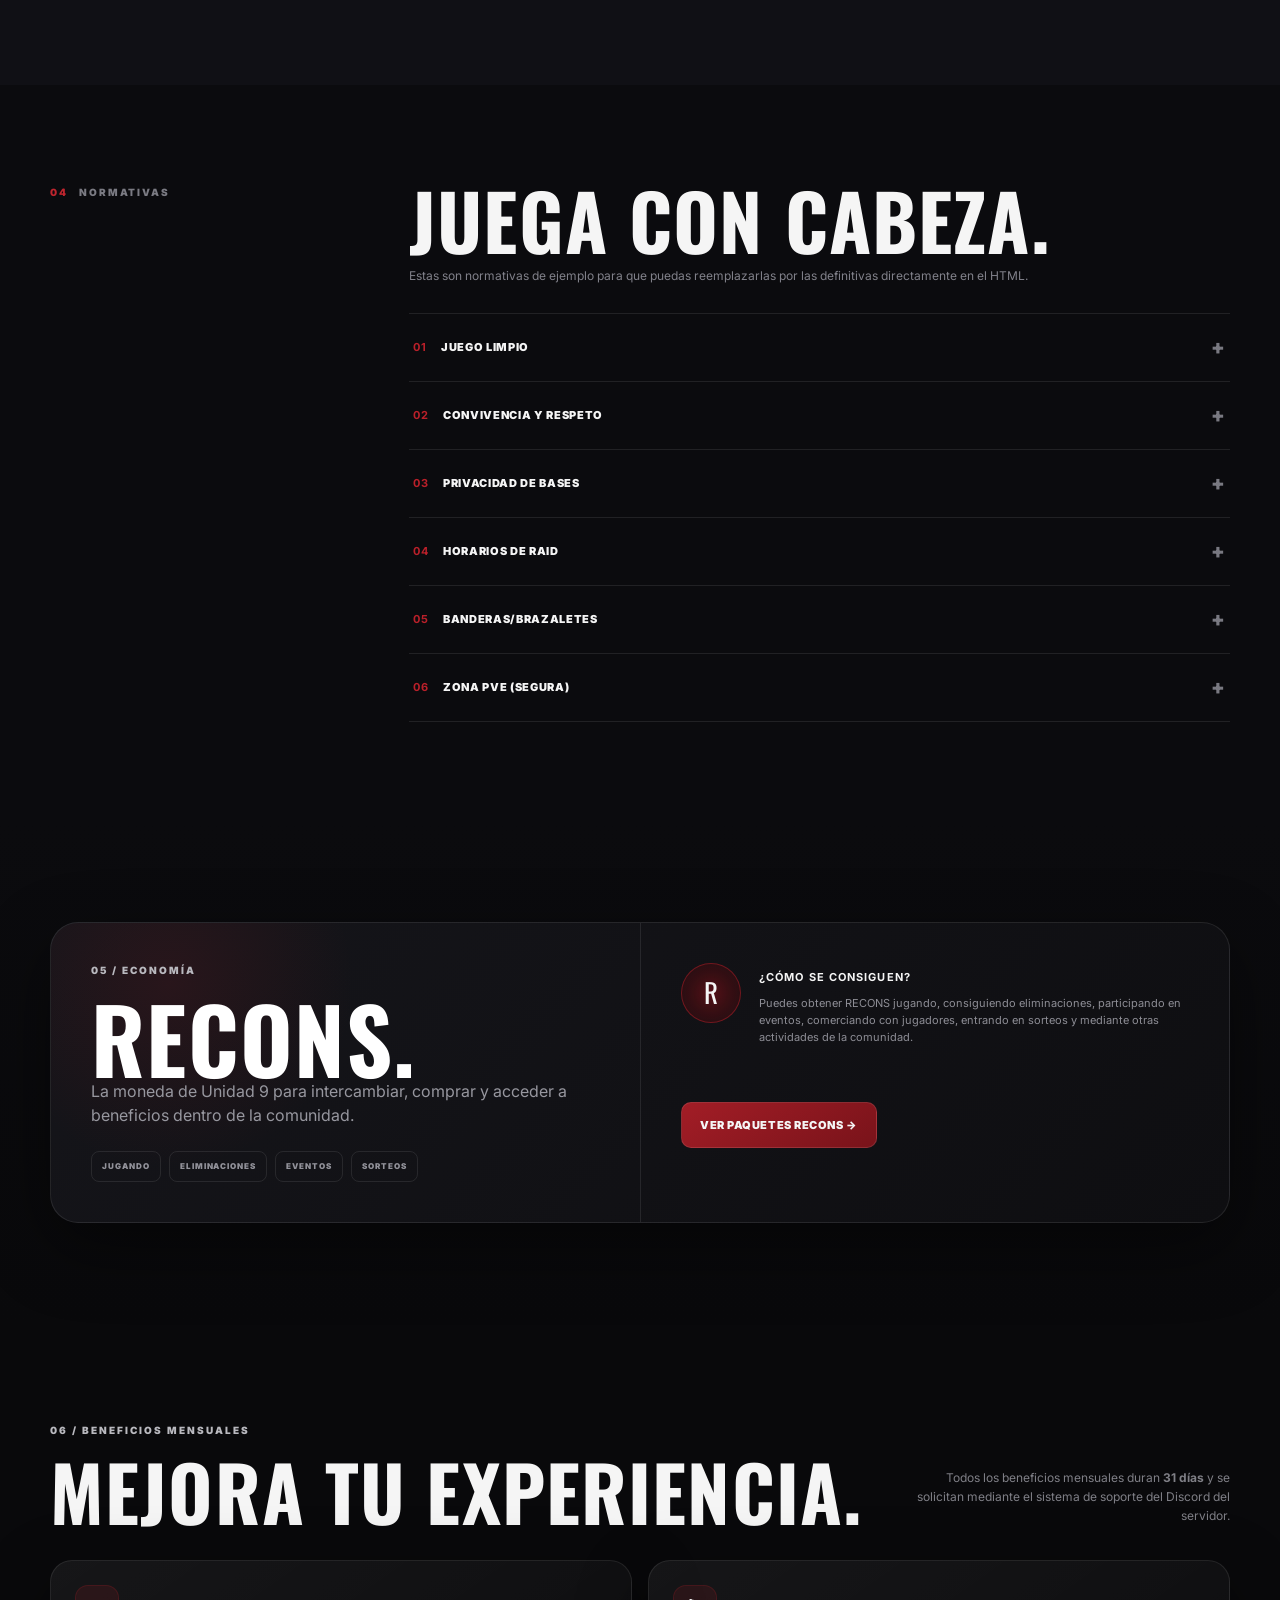
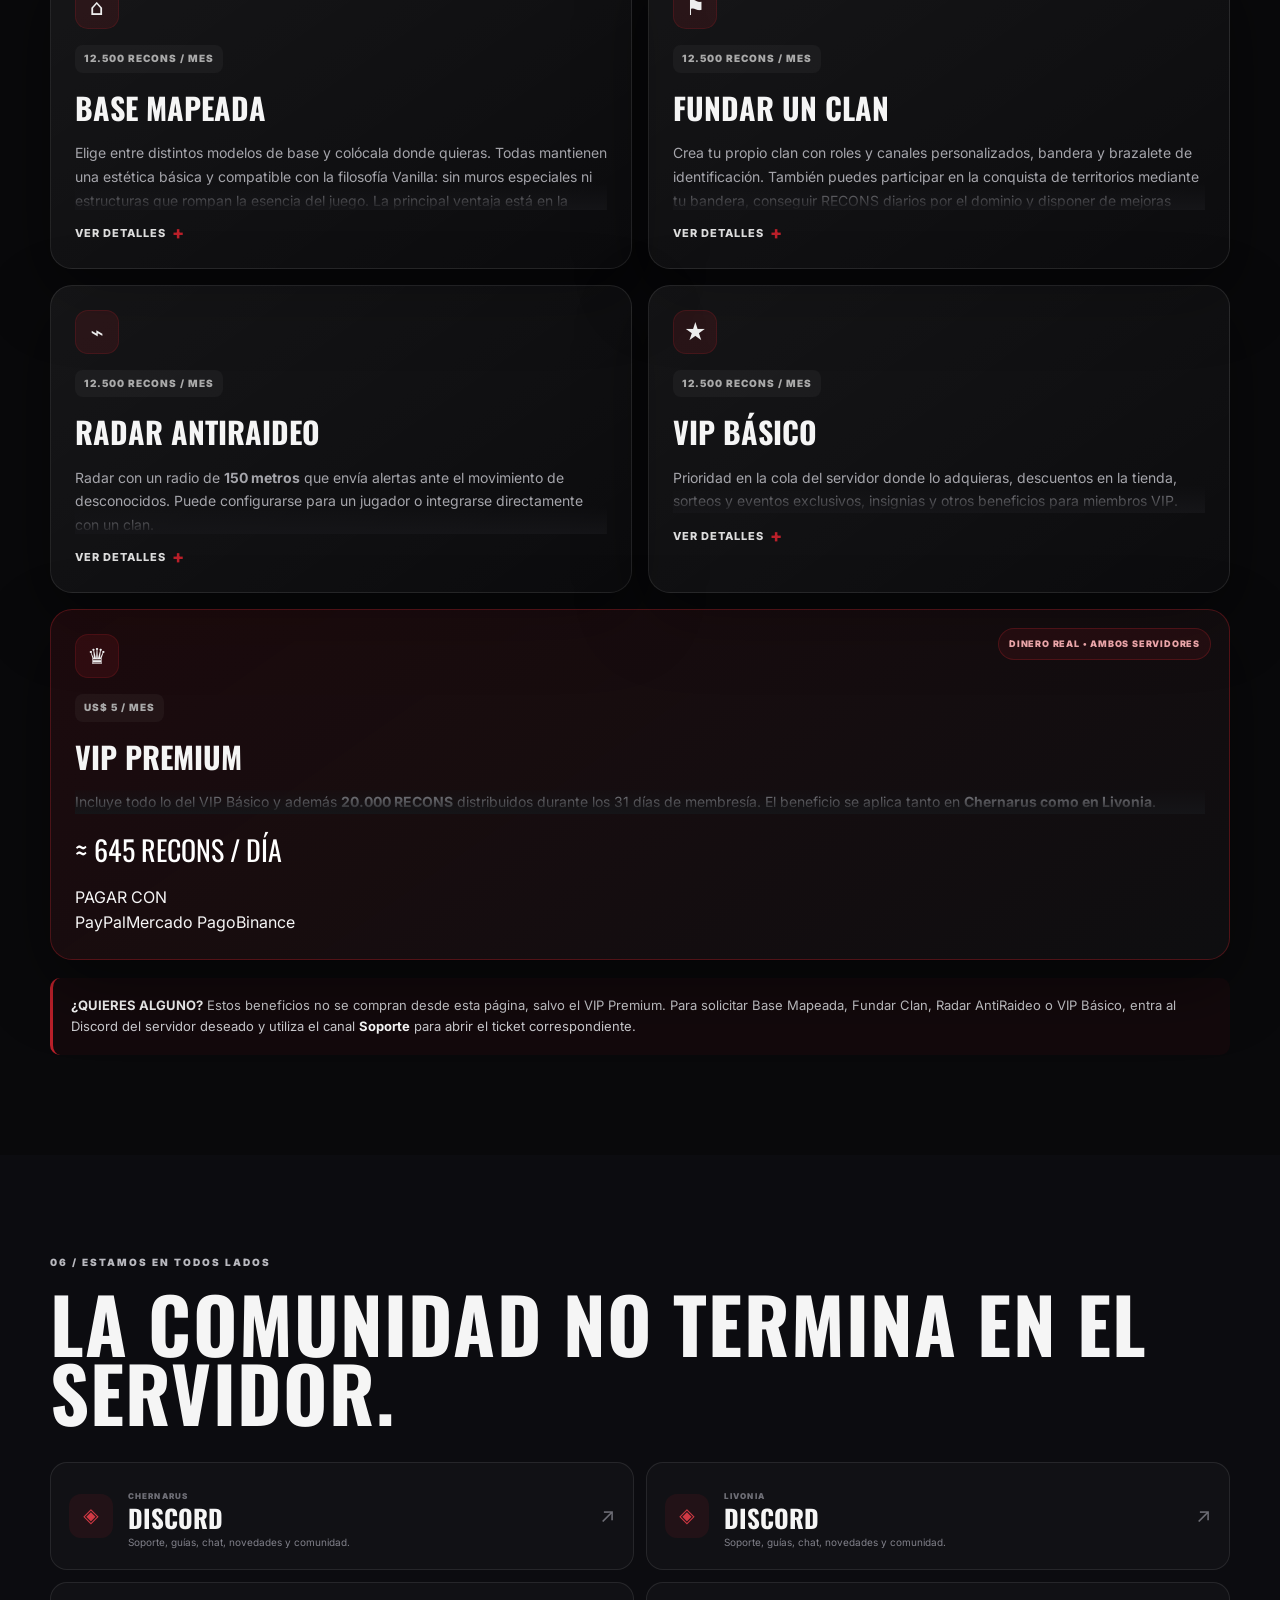
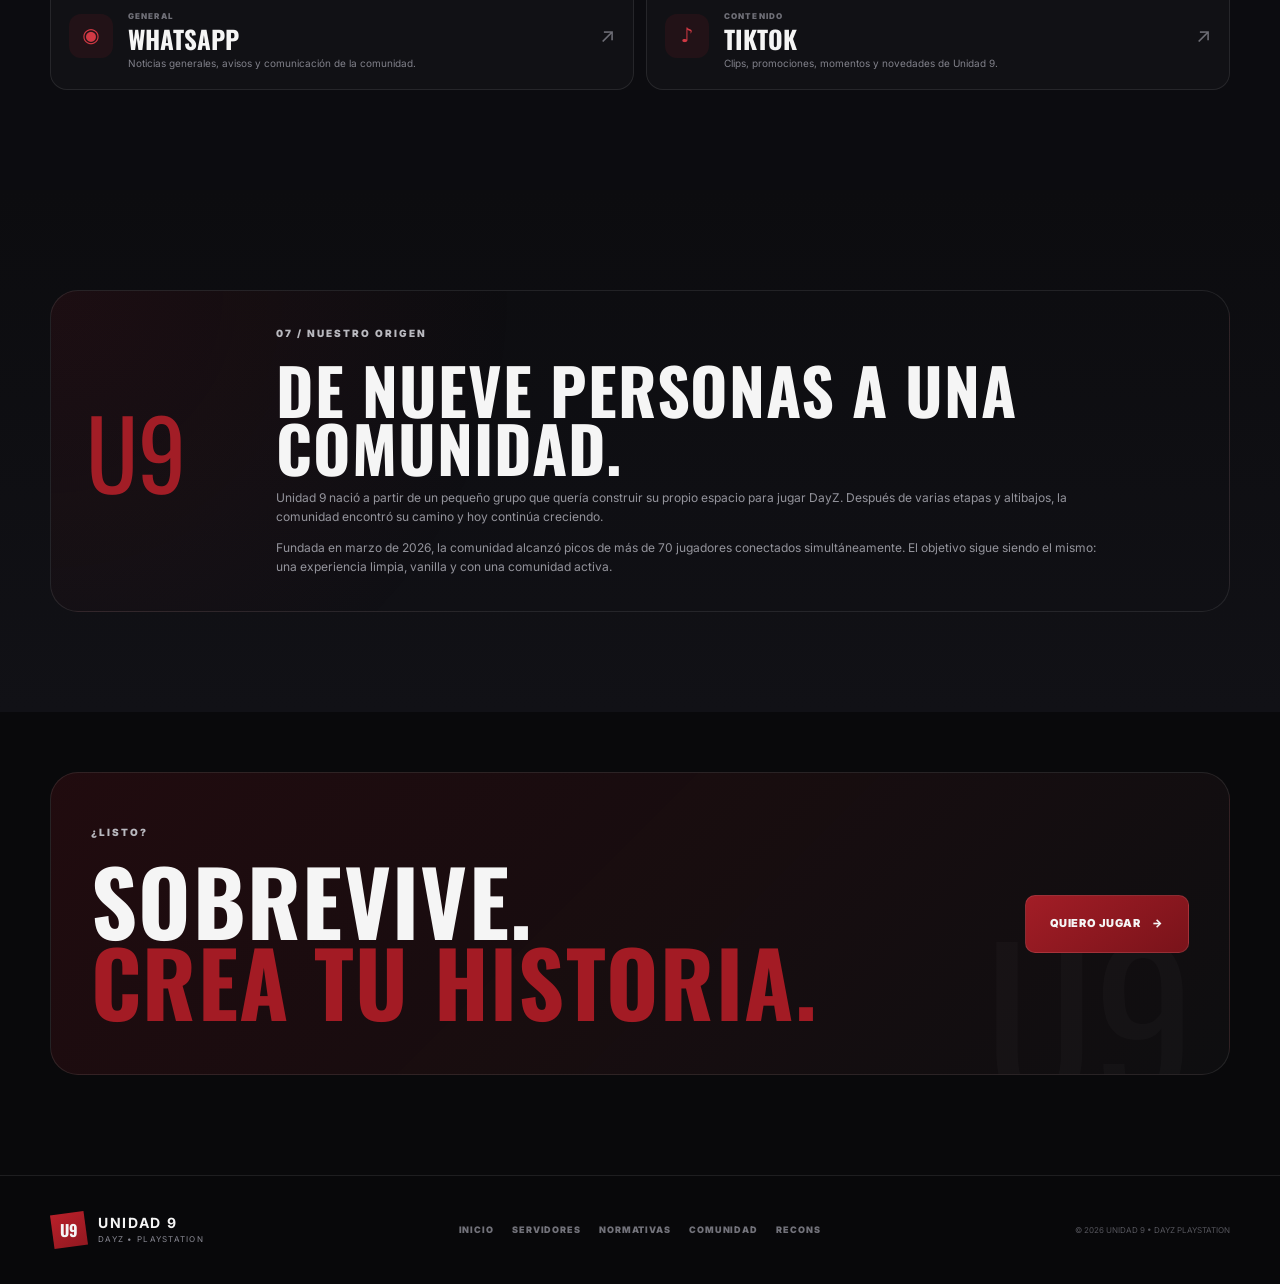
==== commit 47cd5b5c: "Reemplazar sitio por version local3" ====
--- a/index.html
+++ b/index.html
@@ -108,7 +108,7 @@
 
     <section class="section-pad access" id="como-ingresar">
       <div class="container">
-        <div class="section-head reveal"><div><div class="eyebrow">03 / ACCESO</div><h2>ENTRAR ES FÁCIL.</h2></div><p>Solo necesitas completar tres pasos.</p></div>
+        <div class="section-head reveal"><div><div class="eyebrow">03 / ACCESO</div><h2>ENTRAR ES FACIL.</h2></div><p>Solo necesitas completar tres pasos.</p></div>
         <div class="steps">
           <article class="step reveal"><div class="step-no">01</div><div><h3>OBTÉN TU AUTORIZACIÓN</h3><p>Completa el formulario con tus datos. Revisa que la información sea correcta y espera unos minutos a que tu acceso sea procesado.</p><a class="text-link" data-link="authorization" href="#">IR AL FORMULARIO →</a></div></article>
           <article class="step reveal delay-1"><div class="step-no">02</div><div><h3>BUSCA UNIDAD 9 EN DAYZ</h3><p>Entra a DayZ, busca <strong>Unidad 9</strong> en la sección de servidores de comunidad y desactiva todos los filtros. Aparecerán Chernarus y Livonia.</p><span class="tip">PLAYSTATION • COMUNIDAD • SIN FILTROS</span></div></article>
@@ -126,11 +126,17 @@
           <p class="muted">Estas son normativas de ejemplo para que puedas reemplazarlas por las definitivas directamente en el HTML.</p>
           <div class="accordion">
             <button class="accordion-item" aria-expanded="false"><span><b>01</b> JUEGO LIMPIO</span><i>+</i></button>
-            <div class="accordion-panel"><p>No está permitido utilizar hacks, exploits, glitches, modificaciones externas o cualquier recurso que otorgue una ventaja ilegítima sobre otros jugadores.</p></div>
+            <div class="accordion-panel"><p>No está permitido utilizar hacks, exploits, glitches, modificaciones externas o cualquier bug que otorgue una ventaja ilegítima sobre otros jugadores.</p></div>
             <button class="accordion-item" aria-expanded="false"><span><b>02</b> CONVIVENCIA Y RESPETO</span><i>+</i></button>
             <div class="accordion-panel"><p>El conflicto forma parte de DayZ, pero las conductas fuera de lugar no. Mantén una convivencia respetuosa dentro de la comunidad y utiliza los canales de soporte cuando exista un problema.</p></div>
-            <button class="accordion-item" aria-expanded="false"><span><b>03</b> PRÓXIMAMENTE</span><i>+</i></button>
-            <div class="accordion-panel"><p>Reemplaza este apartado por una normativa adicional desde este mismo archivo.</p></div>
+            <button class="accordion-item" aria-expanded="false"><span><b>03</b> PRIVACIDAD DE BASES</span><i>+</i></button>
+            <div class="accordion-panel"><p>Esta prohibido divulgar informacion sobre otros jugadores de manera publica.</p></div>
+            <button class="accordion-item" aria-expanded="false"><span><b>04</b> HORARIOS DE RAID</span><i>+</i></button>
+            <div class="accordion-panel"><p>Contamos con raid 24-7, la unica ayuda que nuestro servidor ofrece es desactivar el daño a estructuras durante la madrugada.</p></div>
+            <button class="accordion-item" aria-expanded="false"><span><b>05</b> BANDERAS/BRAZALETES</span><i>+</i></button>
+            <div class="accordion-panel"><p>Esta prohibido utilizar banderas o brazaletes de clanes a los que no perteneces.</p></div>
+            <button class="accordion-item" aria-expanded="false"><span><b>06</b> ZONA PVE (SEGURA)</span><i>+</i></button>
+            <div class="accordion-panel"><p>Dentro de las zonas señalizadas por un destello azul en el cielo se prohibe cualquier actividad PVP, Provocacion, Hurto, Toxicidad.</p></div>
           </div>
         </div>
       </div>
--- a/assets/styles.css
+++ b/assets/styles.css
@@ -5,7 +5,7 @@
 @media (prefers-reduced-motion:reduce){*,*::before,*::after{animation:none!important;transition:none!important;scroll-behavior:auto!important}}
 
 /* RECONS tienda adicional */
-.package-art .coin-art{display:grid;place-items:center;width:76px;height:76px;border-radius:50%;font-family:Oswald,sans-serif;font-size:38px;color:#fff;background:linear-gradient(145deg,#a51c25,#5e1015);box-shadow:0 12px 35px rgba(0,0,0,.5),inset 0 0 0 2px rgba(255,255,255,.14),0 0 35px rgba(143,24,32,.18)}
+
 .bonus.neutral{color:#aaa;background:rgba(255,255,255,.04);border-color:rgba(255,255,255,.08)}
 .free-earn{margin-top:22px;padding:30px;border:1px solid var(--line);border-radius:24px;background:linear-gradient(135deg,rgba(255,255,255,.045),rgba(143,24,32,.08));box-shadow:var(--shadow)}
 .free-earn-head{display:flex;align-items:flex-end;justify-content:space-between;gap:16px}.free-earn h2{font-family:Oswald,sans-serif;font-size:38px;margin:4px 0 8px}.free-earn>p{color:var(--muted);line-height:1.7;max-width:760px}.free-pill{font-size:10px;letter-spacing:1.1px;font-weight:900;border:1px solid rgba(187,32,42,.35);background:rgba(187,32,42,.12);padding:9px 11px;border-radius:999px;white-space:nowrap}
@@ -14,3 +14,5 @@
 @media(max-width:620px){.free-earn{padding:22px}.free-earn-head{display:block}.free-pill{display:inline-block;margin-top:8px}.earn-grid{grid-template-columns:1fr}.free-earn h2{font-size:32px}}
 
 .benefit-card p{transition:max-height .35s ease,opacity .35s ease}.benefit-card:not(.expanded) p{max-height:4.9em;overflow:hidden;position:relative}.benefit-card:not(.expanded) p:after{content:"";position:absolute;left:0;right:0;bottom:0;height:2em;background:linear-gradient(transparent,var(--card-fade,#151518))}.benefit-card.expanded p{max-height:30em}.benefit-card.expanded .benefit-more span{transform:rotate(180deg)}
+
+.package-art:after{display:none !important;content:none !important}.package-art img{width:100%;height:100%;display:block;object-fit:contain;padding:12px;box-sizing:border-box;border-radius:16px}
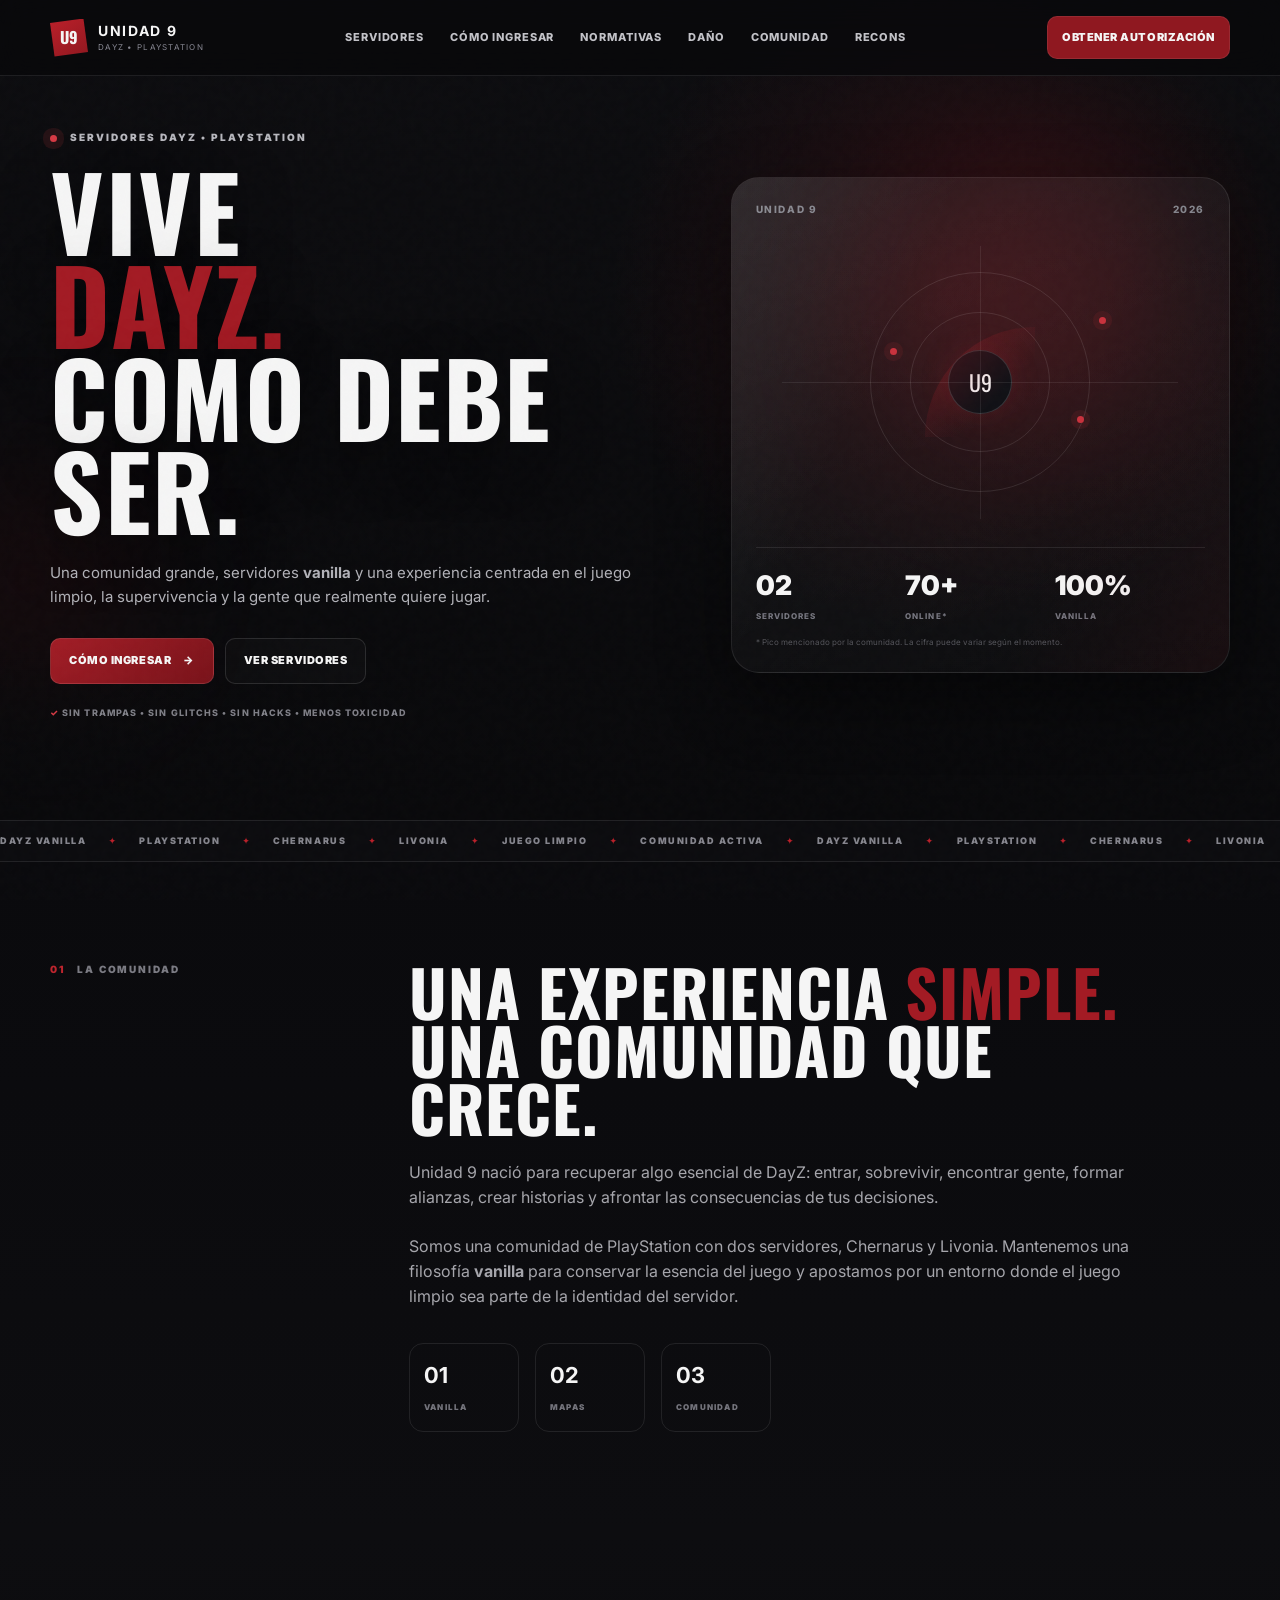
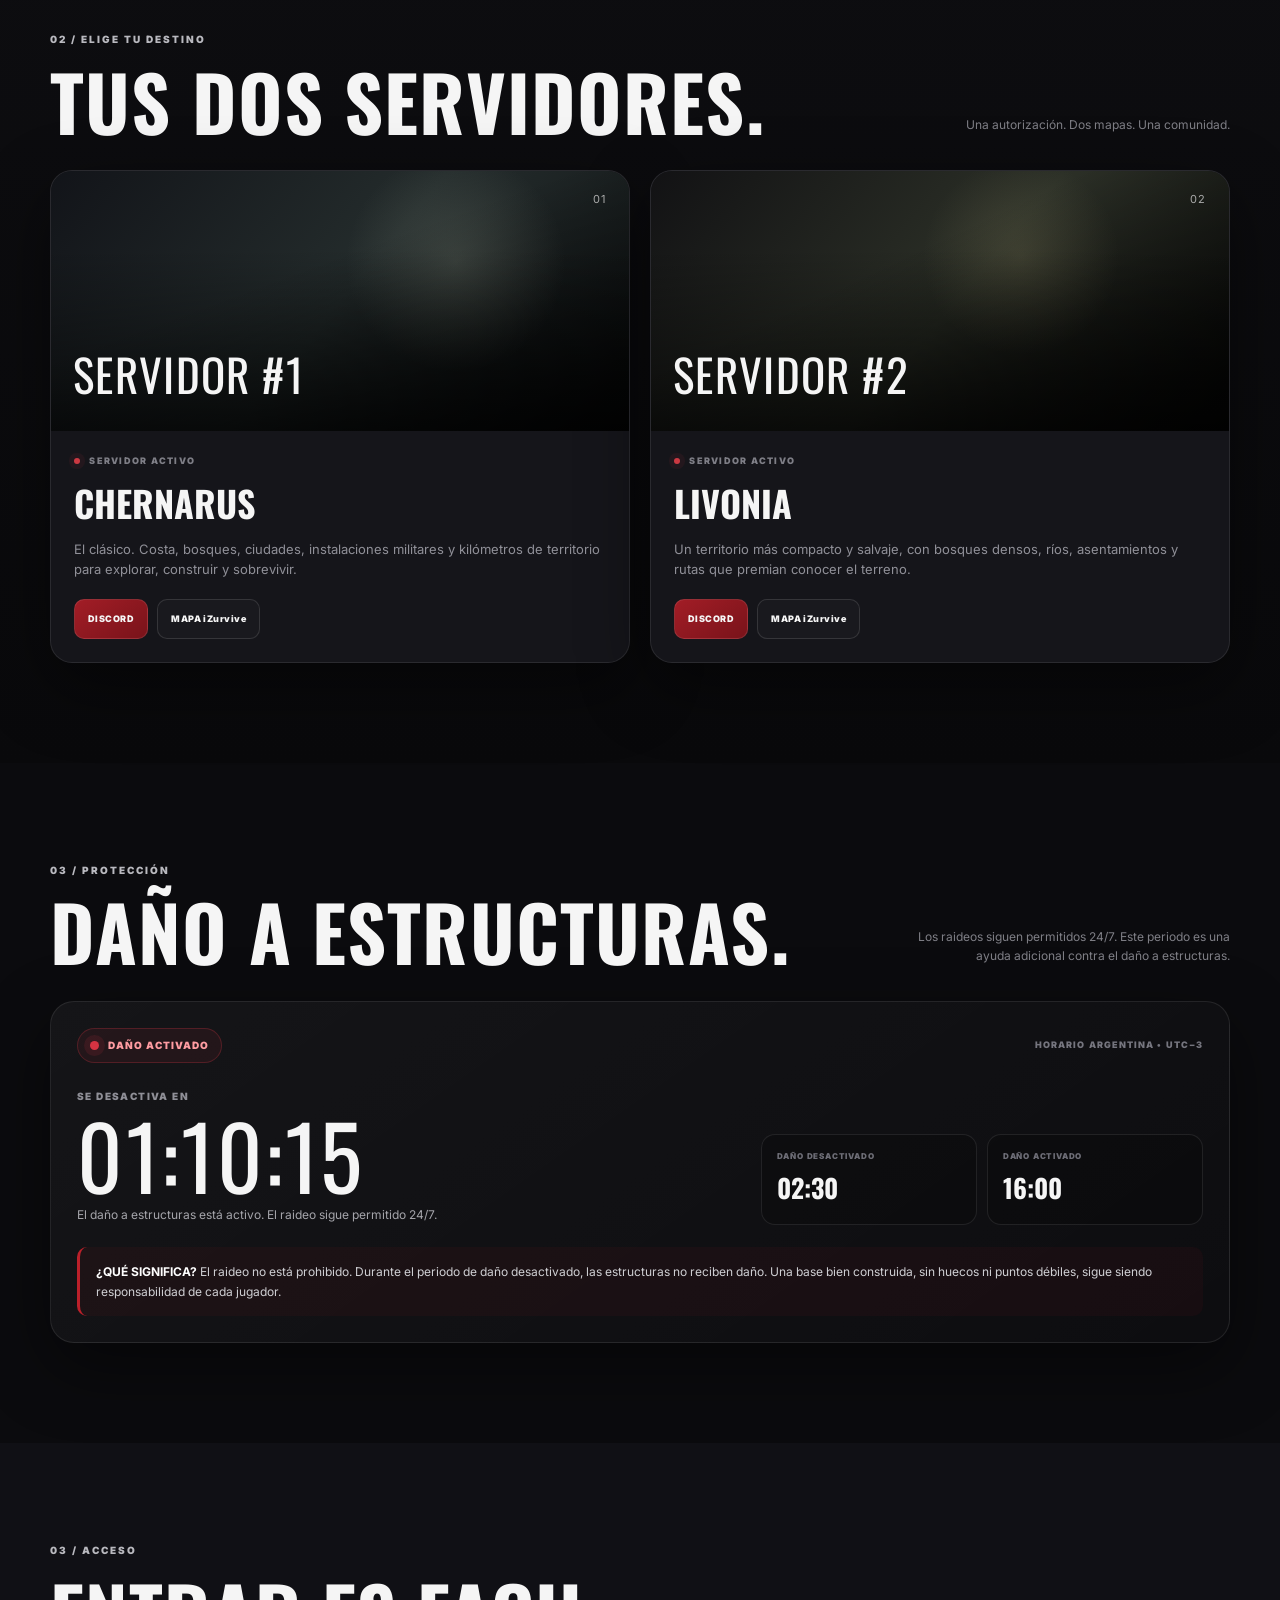
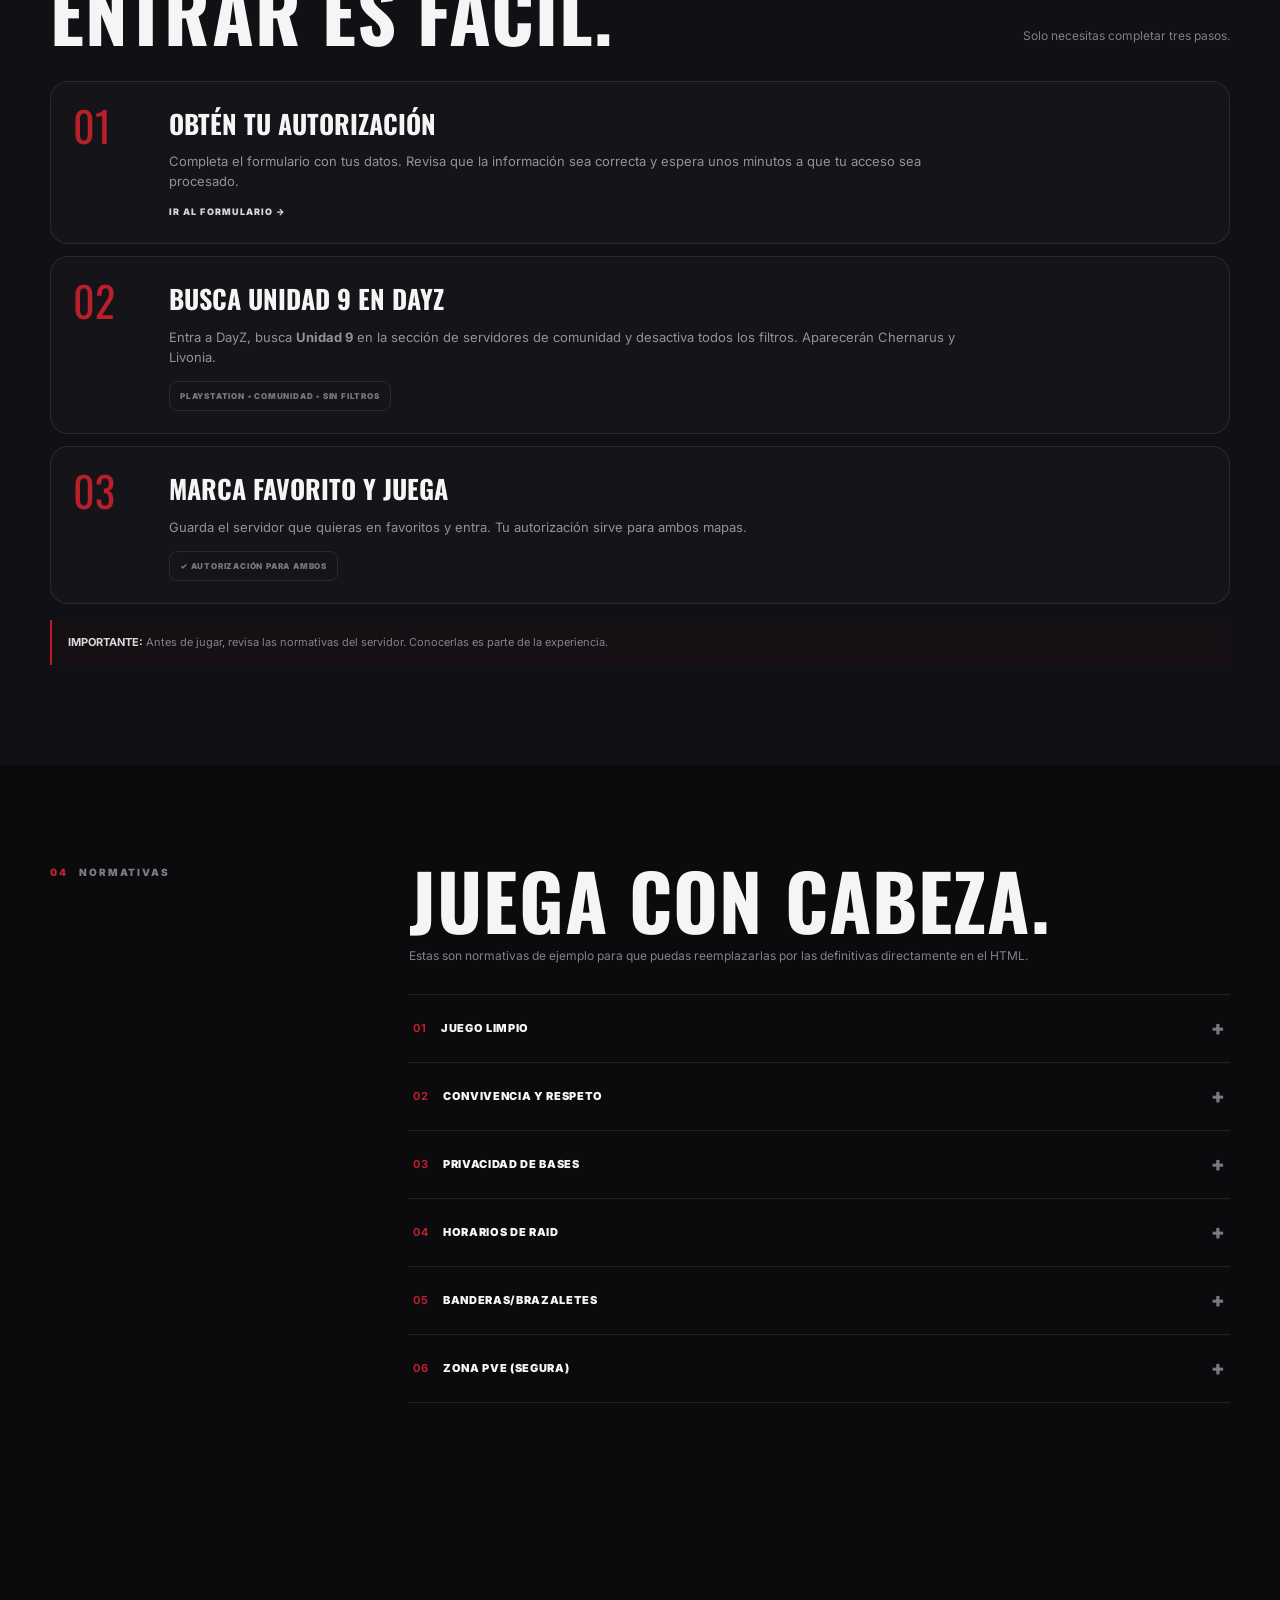
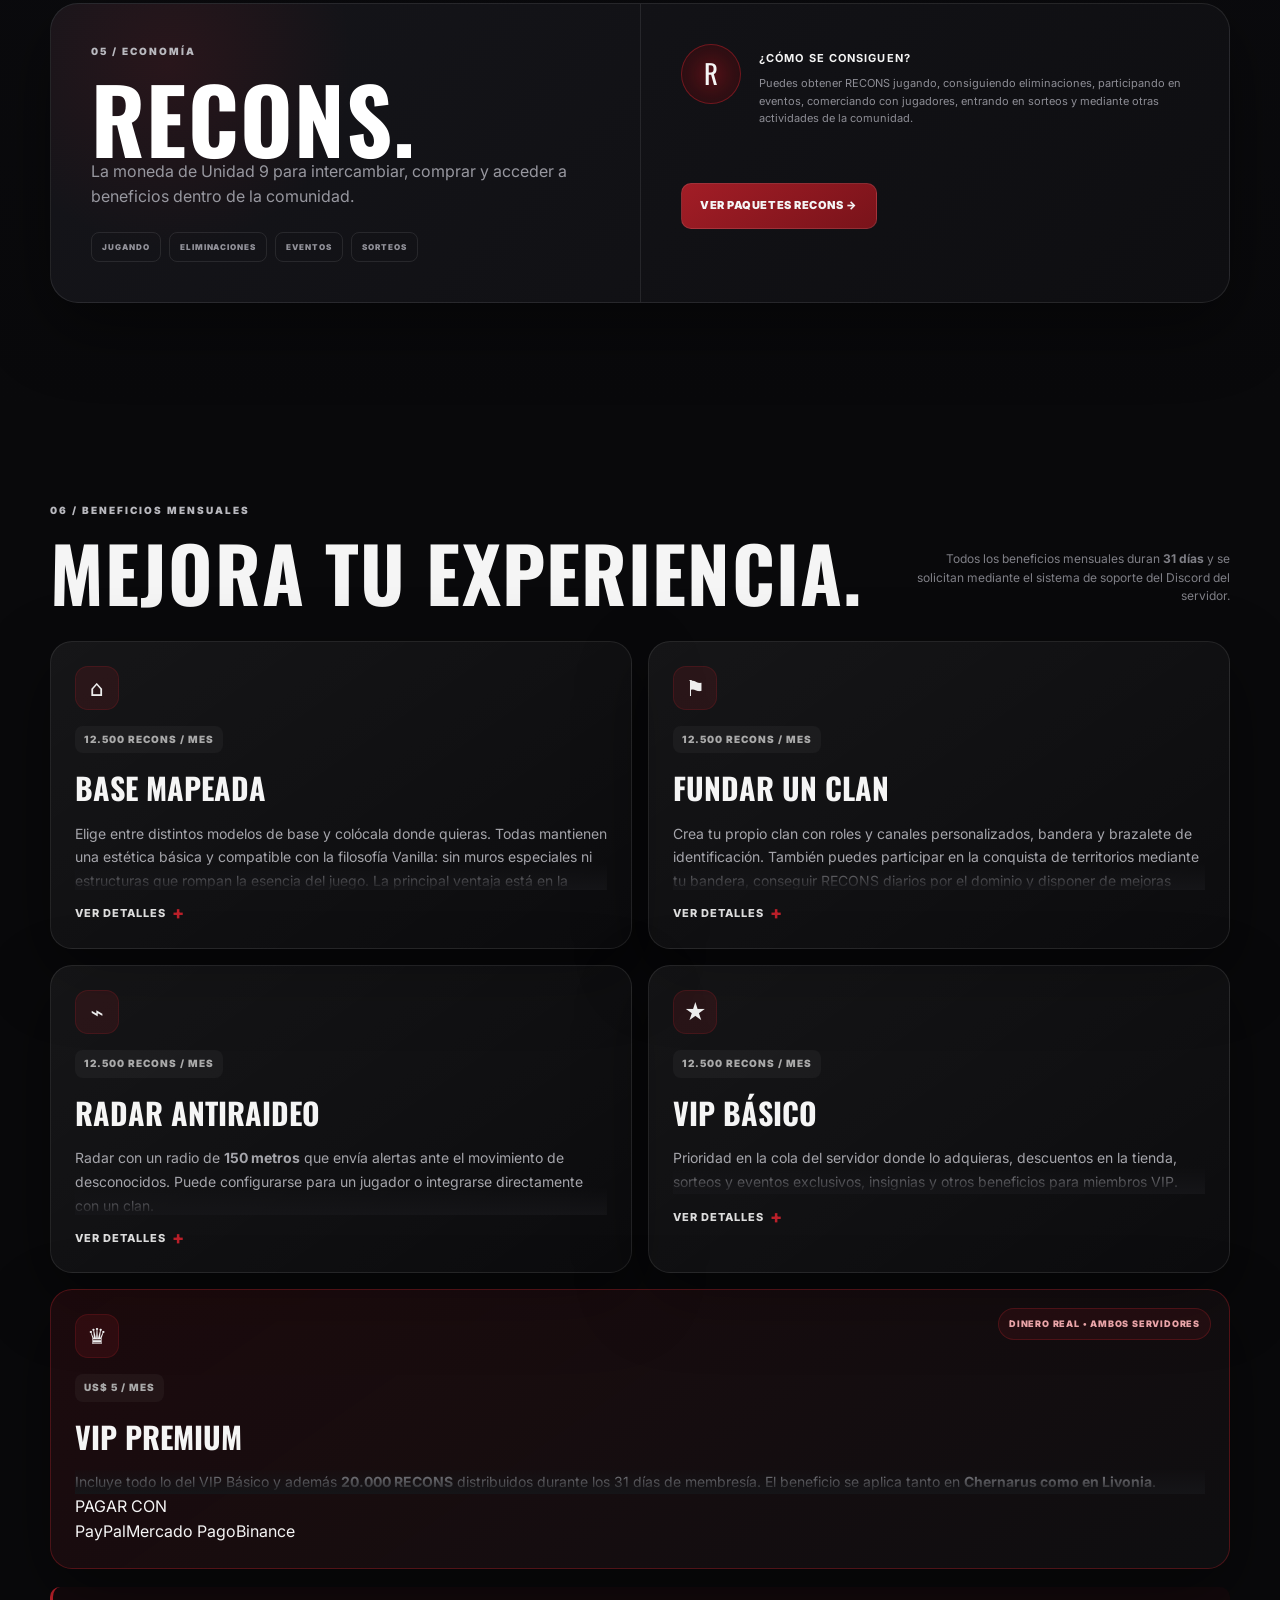
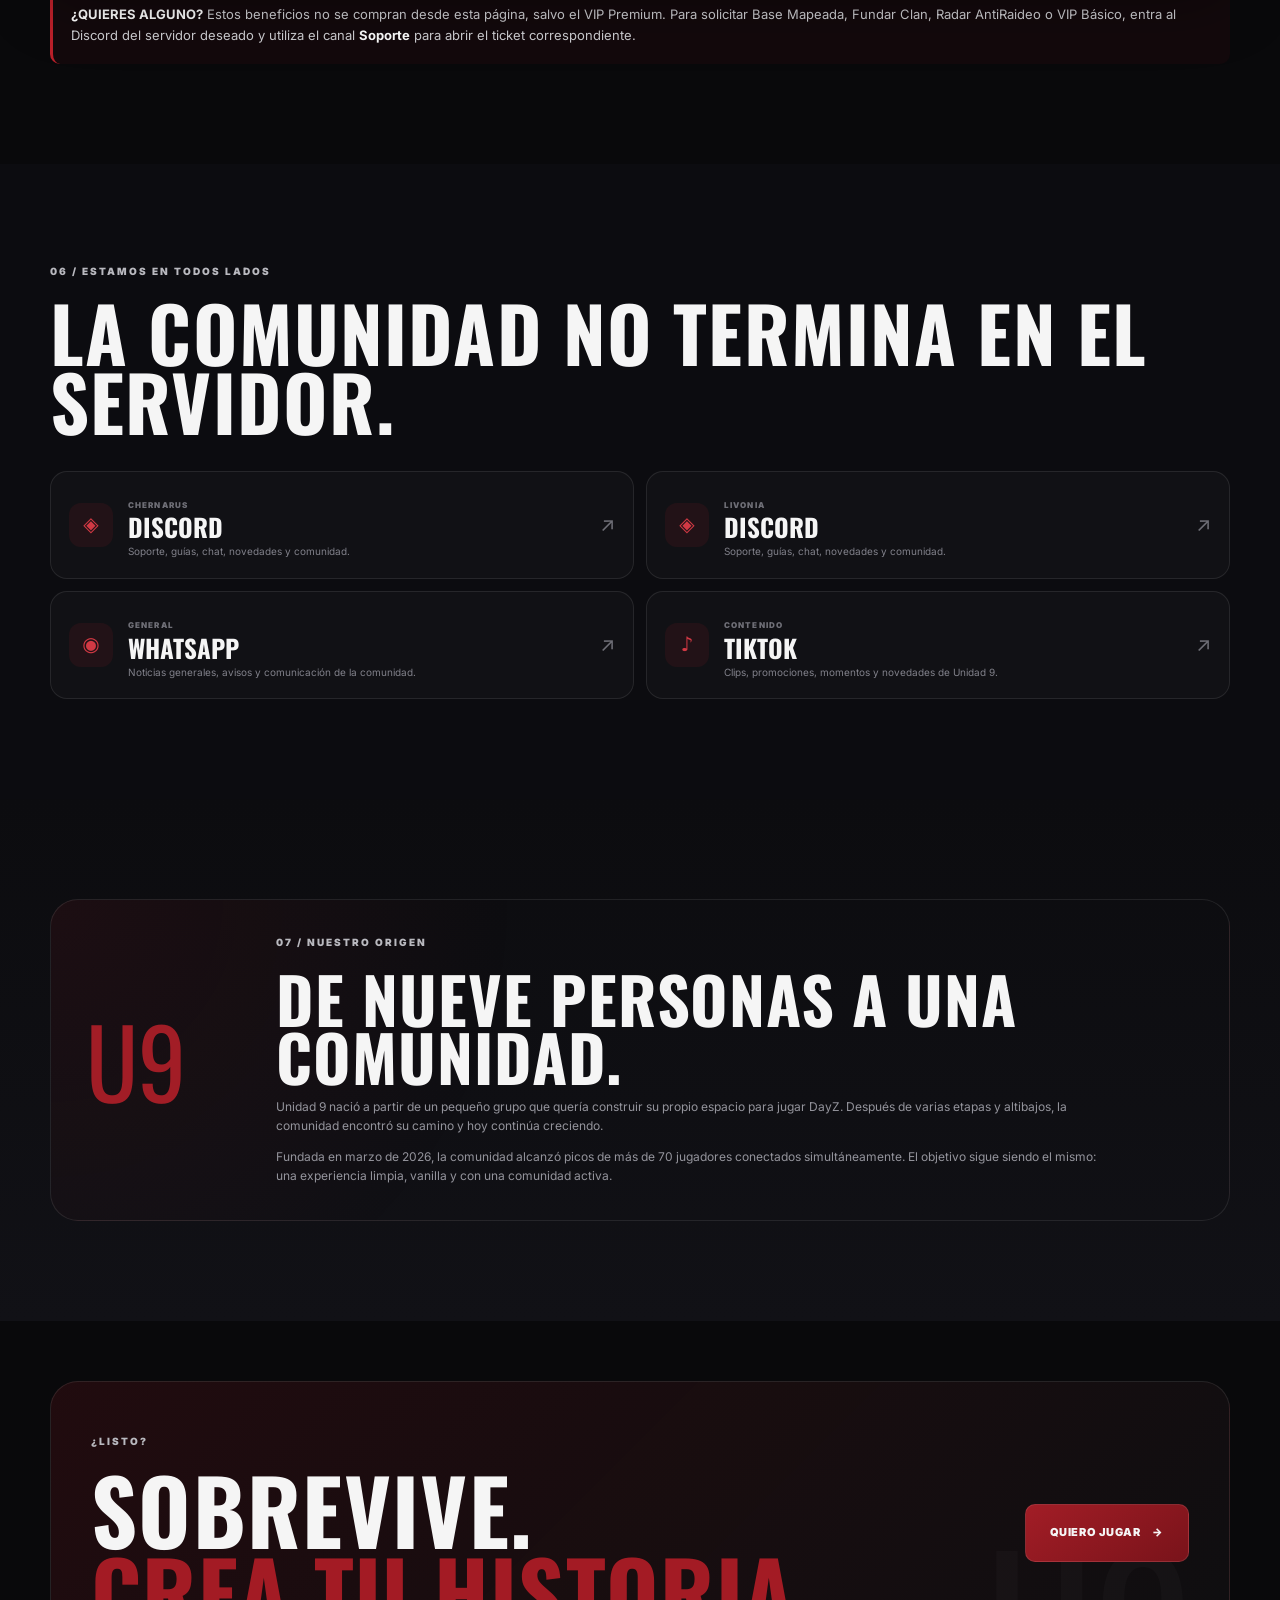
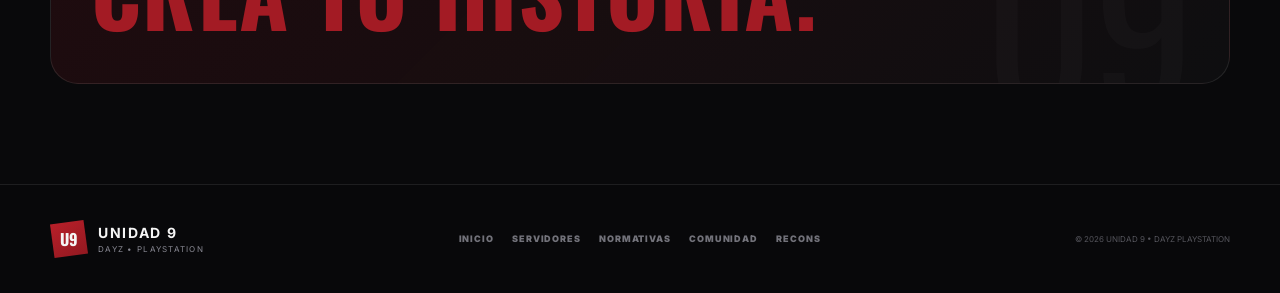
==== commit 75272c54: "Reemplazar sitio por version local4" ====
--- a/index.html
+++ b/index.html
@@ -26,7 +26,7 @@
     <nav class="desktop-nav" aria-label="Navegación principal">
       <a href="#servidores">SERVIDORES</a>
       <a href="#como-ingresar">CÓMO INGRESAR</a>
-      <a href="#normativas">NORMATIVAS</a>
+      <a href="#normativas">NORMATIVAS</a><a href="#daño-estructuras">DAÑO</a>
       <a href="#comunidad">COMUNIDAD</a>
       <a href="recons.html">RECONS</a>
     </nav>
@@ -106,6 +106,32 @@
       </div>
     </section>
 
+    <section class="section-pad damage-section" id="daño-estructuras">
+      <div class="container">
+        <div class="section-head reveal">
+          <div><div class="eyebrow">03 / PROTECCIÓN</div><h2>DAÑO A ESTRUCTURAS.</h2></div>
+          <p>Los raideos siguen permitidos 24/7. Este periodo es una ayuda adicional contra el daño a estructuras.</p>
+        </div>
+        <div class="damage-panel reveal">
+          <div class="damage-status-row">
+            <div id="damageIndicator" class="damage-indicator is-disabled"><span class="damage-dot"></span><span id="damageStatusText">DAÑO DESACTIVADO</span></div>
+            <span class="damage-zone">HORARIO ARGENTINA • UTC−3</span>
+          </div>
+          <div class="damage-main">
+            <div>
+              <div class="damage-kicker" id="damageCountdownLabel">SE ACTIVA EN</div>
+              <div class="damage-countdown" id="damageCountdown">--:--:--</div>
+              <p id="damageDescription">Cargando estado...</p>
+            </div>
+            <div class="damage-times">
+              <div><small>DAÑO DESACTIVADO</small><strong id="damageDisabledStart">--:--</strong></div>
+              <div><small>DAÑO ACTIVADO</small><strong id="damageDisabledEnd">--:--</strong></div>
+            </div>
+          </div>
+          <div class="damage-note"><strong>¿QUÉ SIGNIFICA?</strong> El raideo no está prohibido. Durante el periodo de daño desactivado, las estructuras no reciben daño. Una base bien construida, sin huecos ni puntos débiles, sigue siendo responsabilidad de cada jugador.</div>
+        </div>
+      </div>
+    </section>
     <section class="section-pad access" id="como-ingresar">
       <div class="container">
         <div class="section-head reveal"><div><div class="eyebrow">03 / ACCESO</div><h2>ENTRAR ES FACIL.</h2></div><p>Solo necesitas completar tres pasos.</p></div>
@@ -157,7 +183,7 @@
           <article class="benefit-card reveal delay-1"><span class="benefit-icon">⚑</span><div class="benefit-tag">12.500 RECONS / MES</div><h3>FUNDAR UN CLAN</h3><p>Crea tu propio clan con roles y canales personalizados, bandera y brazalete de identificación. También puedes participar en la conquista de territorios mediante tu bandera, conseguir RECONS diarios por el dominio y disponer de mejoras compartidas para tu grupo.</p><button class="benefit-more" type="button">VER DETALLES <span>+</span></button></article>
           <article class="benefit-card reveal delay-2"><span class="benefit-icon">⌁</span><div class="benefit-tag">12.500 RECONS / MES</div><h3>RADAR ANTIRAIDEO</h3><p>Radar con un radio de <strong>150 metros</strong> que envía alertas ante el movimiento de desconocidos. Puede configurarse para un jugador o integrarse directamente con un clan.</p><button class="benefit-more" type="button">VER DETALLES <span>+</span></button></article>
           <article class="benefit-card reveal"><span class="benefit-icon">★</span><div class="benefit-tag">12.500 RECONS / MES</div><h3>VIP BÁSICO</h3><p>Prioridad en la cola del servidor donde lo adquieras, descuentos en la tienda, sorteos y eventos exclusivos, insignias y otros beneficios para miembros VIP.</p><button class="benefit-more" type="button">VER DETALLES <span>+</span></button></article>
-          <article class="benefit-card premium-card reveal delay-1"><span class="premium-badge">DINERO REAL • AMBOS SERVIDORES</span><span class="benefit-icon">♛</span><div class="benefit-tag">US$ 5 / MES</div><h3>VIP PREMIUM</h3><p>Incluye todo lo del VIP Básico y además <strong>20.000 RECONS</strong> distribuidos durante los 31 días de membresía. El beneficio se aplica tanto en <strong>Chernarus como en Livonia</strong>.</p><div class="premium-daily">≈ 645 RECONS / DÍA</div><div class="pay-title">PAGAR CON</div><div class="pay-grid premium-pay"><a class="pay-btn paypal" data-link="paypalVipPremium" href="#">PayPal</a><a class="pay-btn mp" data-link="mercadopagoVipPremium" href="#">Mercado Pago</a><a class="pay-btn binance" data-link="binanceVipPremium" href="#">Binance</a></div></article>
+          <article class="benefit-card premium-card reveal delay-1"><span class="premium-badge">DINERO REAL • AMBOS SERVIDORES</span><span class="benefit-icon">♛</span><div class="benefit-tag">US$ 5 / MES</div><h3>VIP PREMIUM</h3><p>Incluye todo lo del VIP Básico y además <strong>20.000 RECONS</strong> distribuidos durante los 31 días de membresía. El beneficio se aplica tanto en <strong>Chernarus como en Livonia</strong>.</p><div class="pay-title">PAGAR CON</div><div class="pay-grid premium-pay"><a class="pay-btn paypal" data-link="paypalVipPremium" href="#">PayPal</a><a class="pay-btn mp" data-link="mercadopagoVipPremium" href="#">Mercado Pago</a><a class="pay-btn binance" data-link="binanceVipPremium" href="#">Binance</a></div></article>
         </div>
         <div class="benefit-shop-note"><strong>¿QUIERES ALGUNO?</strong> Estos beneficios no se compran desde esta página, salvo el VIP Premium. Para solicitar Base Mapeada, Fundar Clan, Radar AntiRaideo o VIP Básico, entra al Discord del servidor deseado y utiliza el canal <strong>Soporte</strong> para abrir el ticket correspondiente.</div>
       </div>
--- a/assets/styles.css
+++ b/assets/styles.css
@@ -16,3 +16,26 @@
 .benefit-card p{transition:max-height .35s ease,opacity .35s ease}.benefit-card:not(.expanded) p{max-height:4.9em;overflow:hidden;position:relative}.benefit-card:not(.expanded) p:after{content:"";position:absolute;left:0;right:0;bottom:0;height:2em;background:linear-gradient(transparent,var(--card-fade,#151518))}.benefit-card.expanded p{max-height:30em}.benefit-card.expanded .benefit-more span{transform:rotate(180deg)}
 
 .package-art:after{display:none !important;content:none !important}.package-art img{width:100%;height:100%;display:block;object-fit:contain;padding:12px;box-sizing:border-box;border-radius:16px}
+
+/* ===== DAÑO A ESTRUCTURAS ===== */
+.damage-section{background:#0b0b0e}
+.damage-panel{border:1px solid var(--line);border-radius:24px;padding:26px;background:linear-gradient(145deg,rgba(255,255,255,.045),rgba(255,255,255,.012));box-shadow:var(--shadow)}
+.damage-status-row{display:flex;align-items:center;justify-content:space-between;gap:12px;flex-wrap:wrap}
+.damage-indicator{display:inline-flex;align-items:center;gap:9px;padding:9px 12px;border-radius:999px;font-size:10px;font-weight:900;letter-spacing:.1em;border:1px solid rgba(255,255,255,.1);background:rgba(255,255,255,.03)}
+.damage-dot{width:9px;height:9px;border-radius:50%;display:block;box-shadow:0 0 0 6px rgba(255,255,255,.04)}
+.damage-indicator.is-disabled{color:#8fd39d;border-color:rgba(74,179,98,.28);background:rgba(74,179,98,.08)}
+.damage-indicator.is-disabled .damage-dot{background:#45ba61;box-shadow:0 0 0 6px rgba(69,186,97,.11)}
+.damage-indicator.is-active{color:#ff9ca2;border-color:rgba(208,51,64,.28);background:rgba(208,51,64,.08)}
+.damage-indicator.is-active .damage-dot{background:#d73342;box-shadow:0 0 0 6px rgba(215,51,66,.12)}
+.damage-zone{font-size:9px;color:#75757e;font-weight:900;letter-spacing:.12em}
+.damage-main{display:grid;grid-template-columns:1.2fr .8fr;gap:20px;align-items:end;padding:26px 0 22px}
+.damage-kicker{font-size:10px;font-weight:900;letter-spacing:.14em;color:#8f8f97}
+.damage-countdown{font-family:Oswald,sans-serif;font-size:clamp(58px,8vw,88px);line-height:.95;letter-spacing:.03em;margin:8px 0 10px}
+.damage-main p{color:var(--muted);font-size:12px;max-width:620px}
+.damage-times{display:grid;grid-template-columns:1fr 1fr;gap:10px}
+.damage-times div{padding:15px;border:1px solid var(--line);border-radius:14px;background:rgba(0,0,0,.18)}
+.damage-times small{display:block;color:#6d6d76;font-size:8px;font-weight:900;letter-spacing:.1em;margin-bottom:6px}
+.damage-times strong{font-family:Oswald,sans-serif;font-size:26px}
+.damage-note{padding:15px 16px;border-left:3px solid var(--red2);background:rgba(143,24,32,.08);border-radius:10px;color:#cfcfd3;font-size:12px;line-height:1.65}
+.damage-note strong{color:#fff}
+@media(max-width:700px){.damage-panel{padding:19px;border-radius:20px}.damage-main{grid-template-columns:1fr;gap:18px}.damage-countdown{font-size:clamp(52px,15vw,76px)}.damage-times{grid-template-columns:1fr 1fr}.damage-zone{width:100%}}
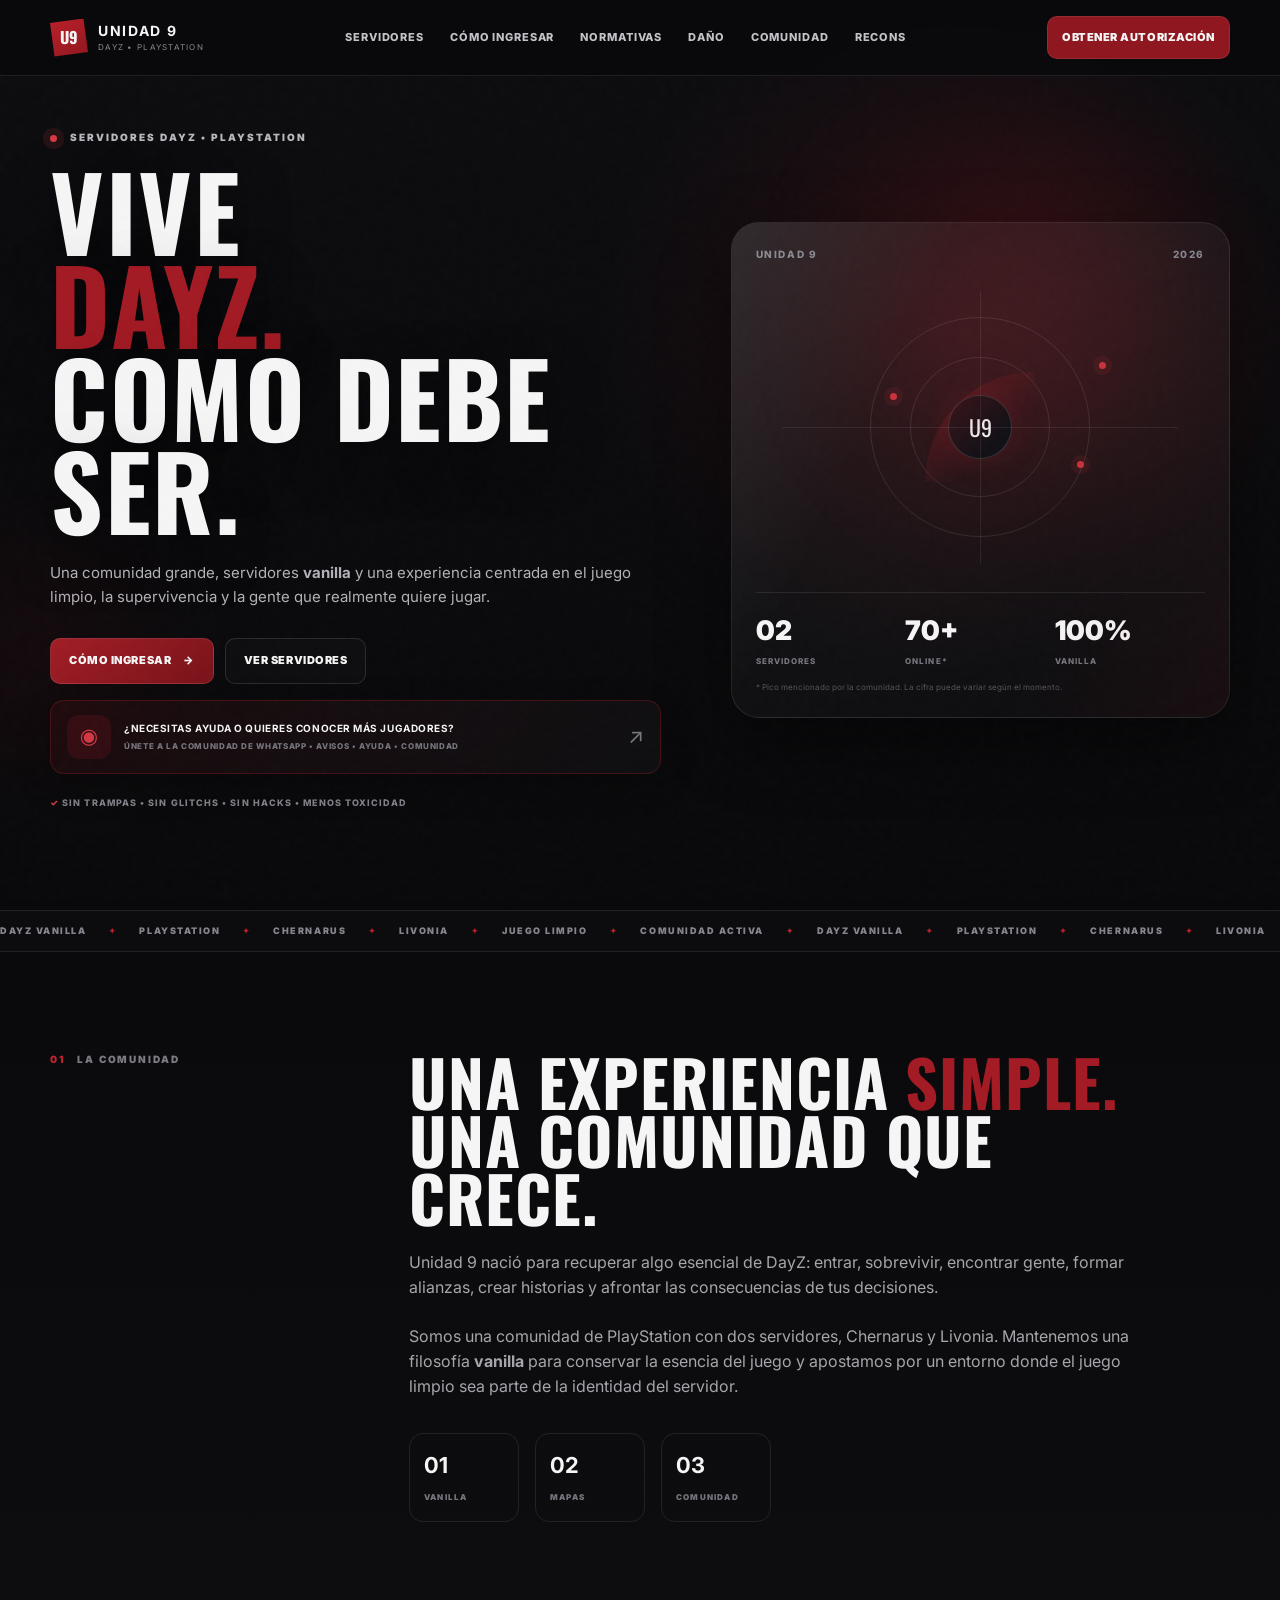
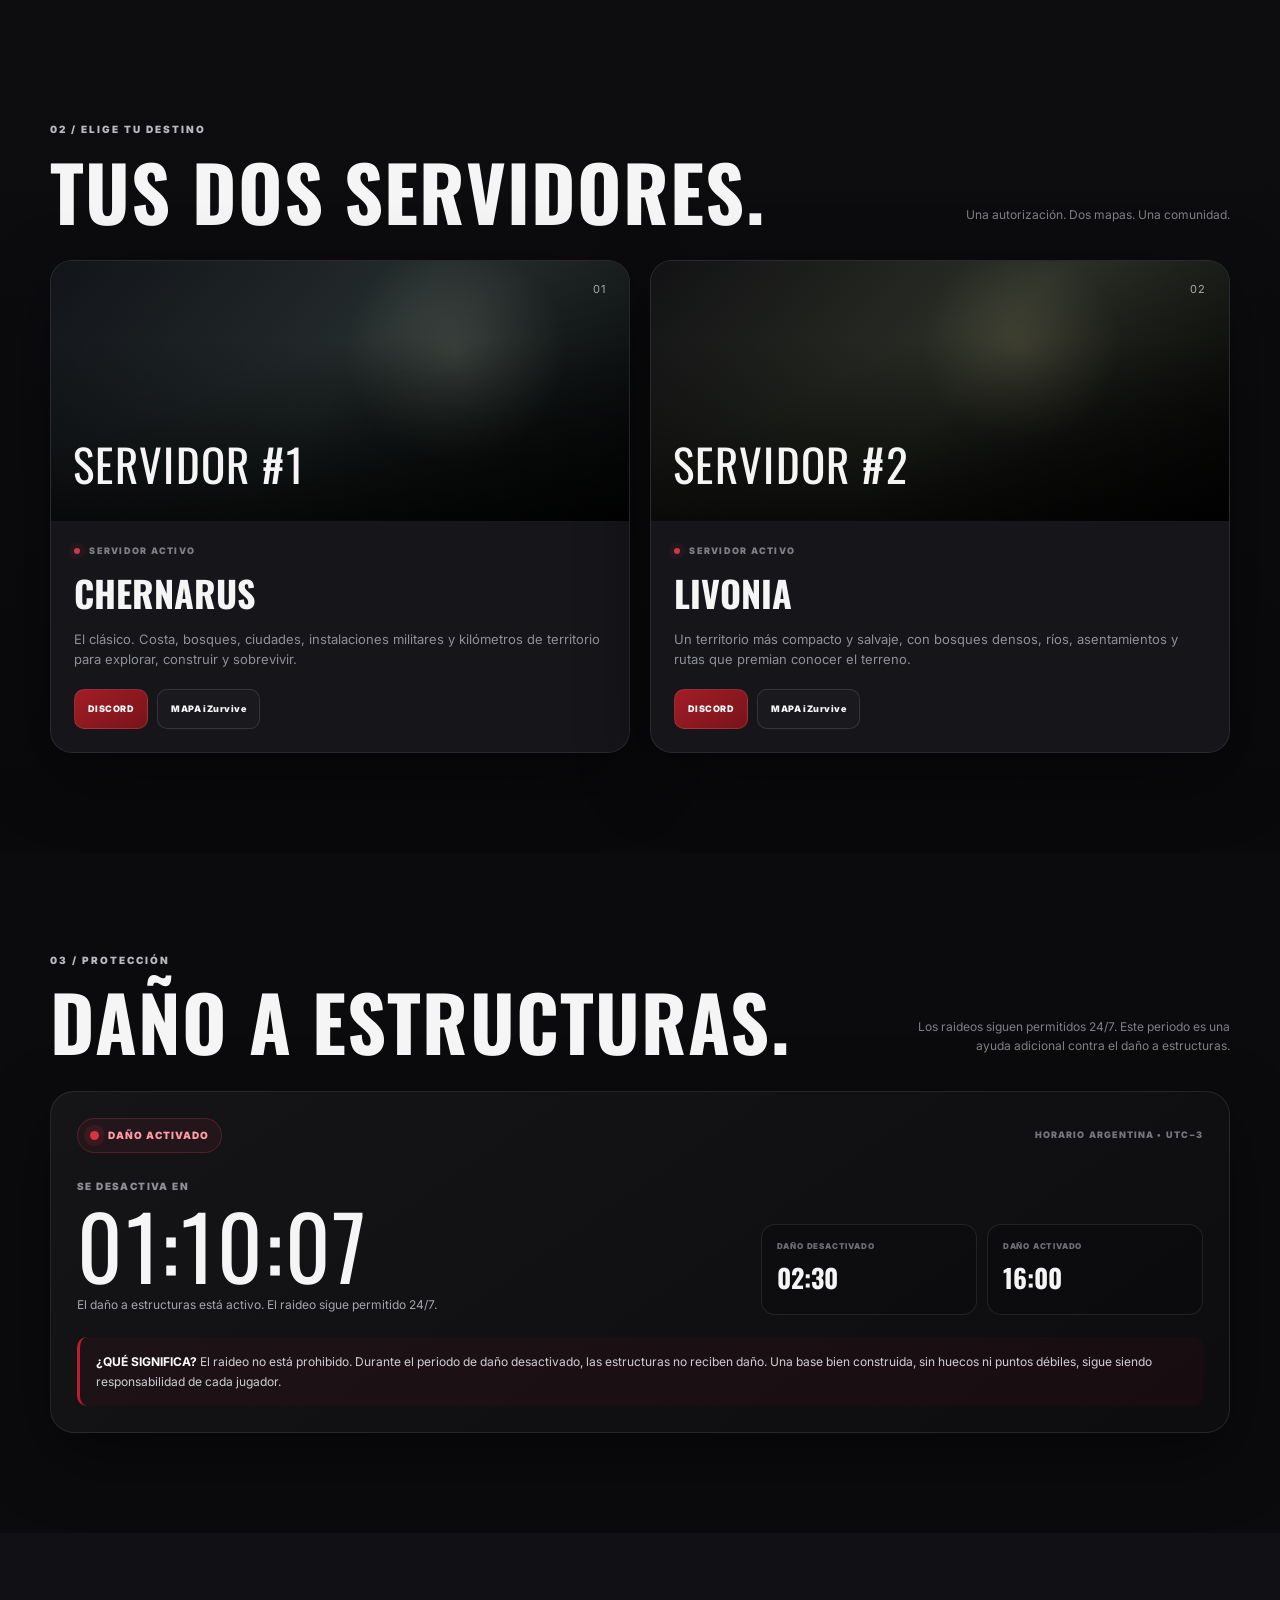
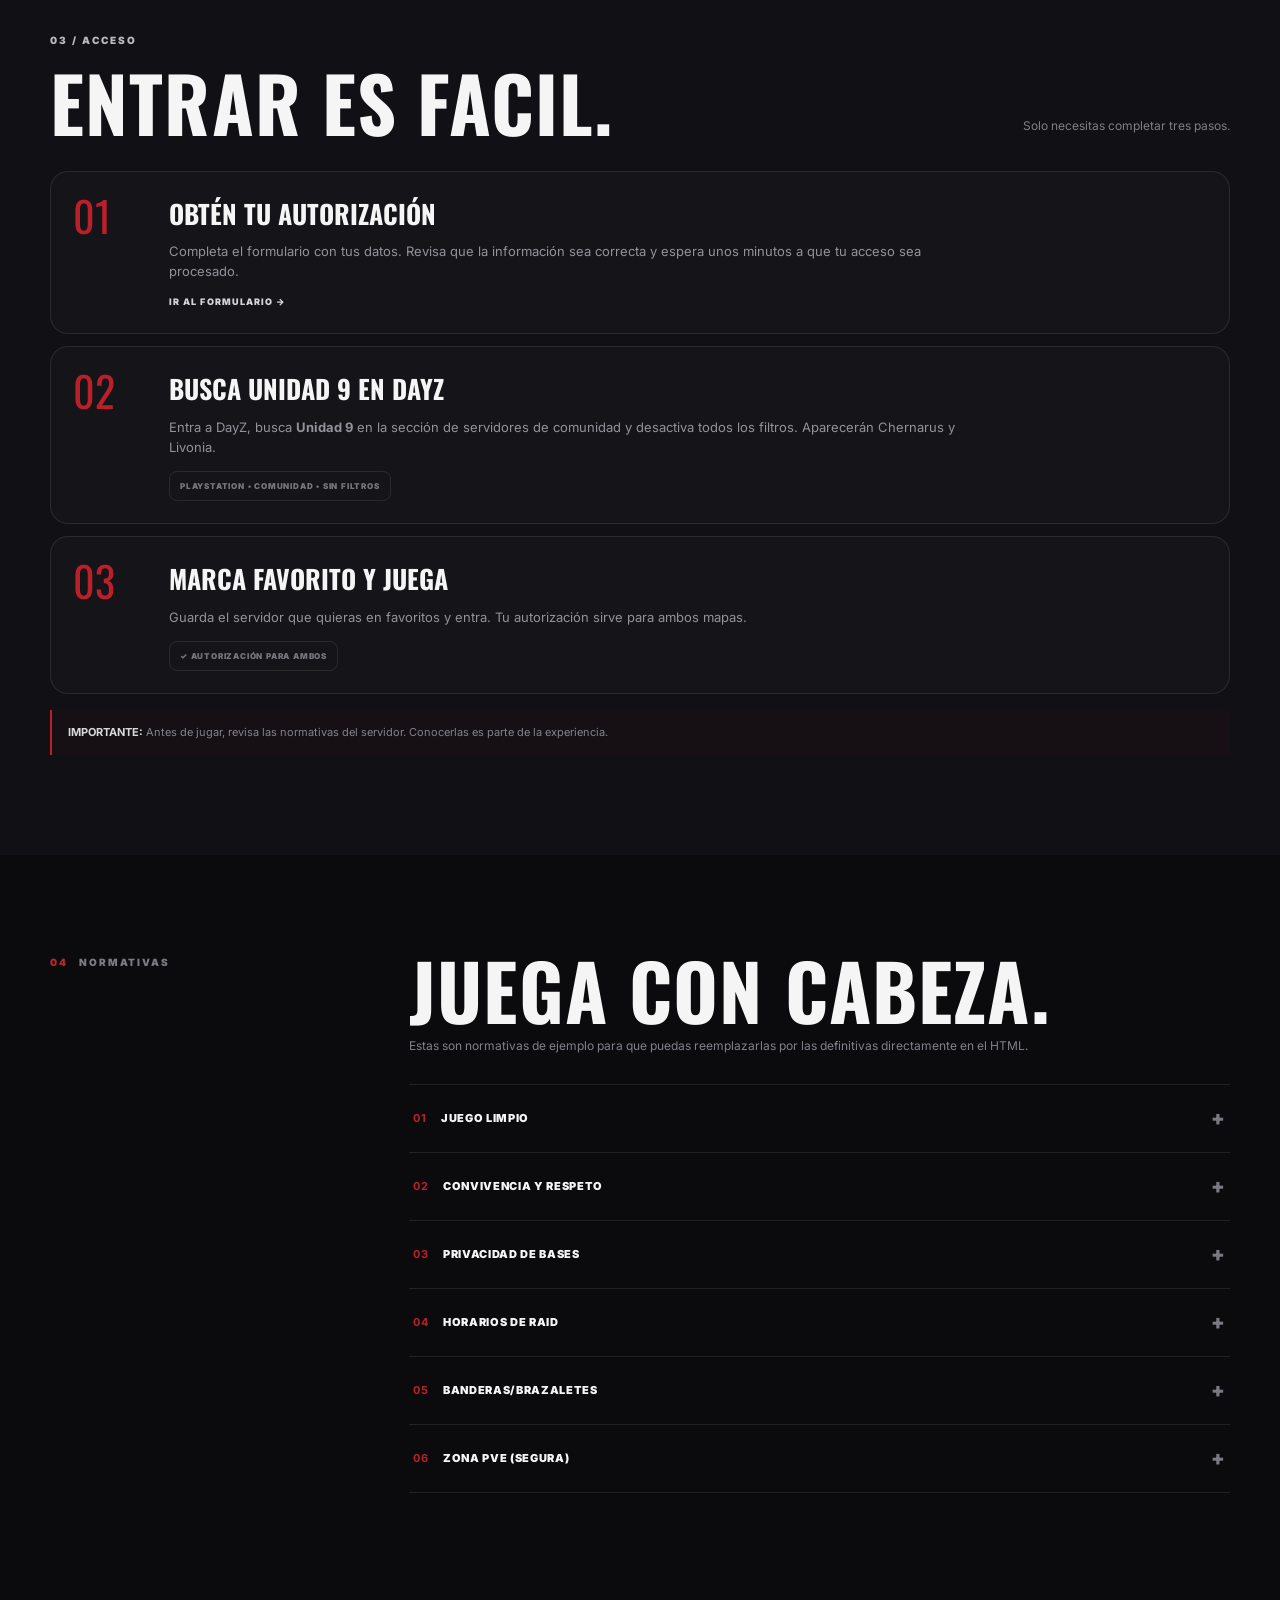
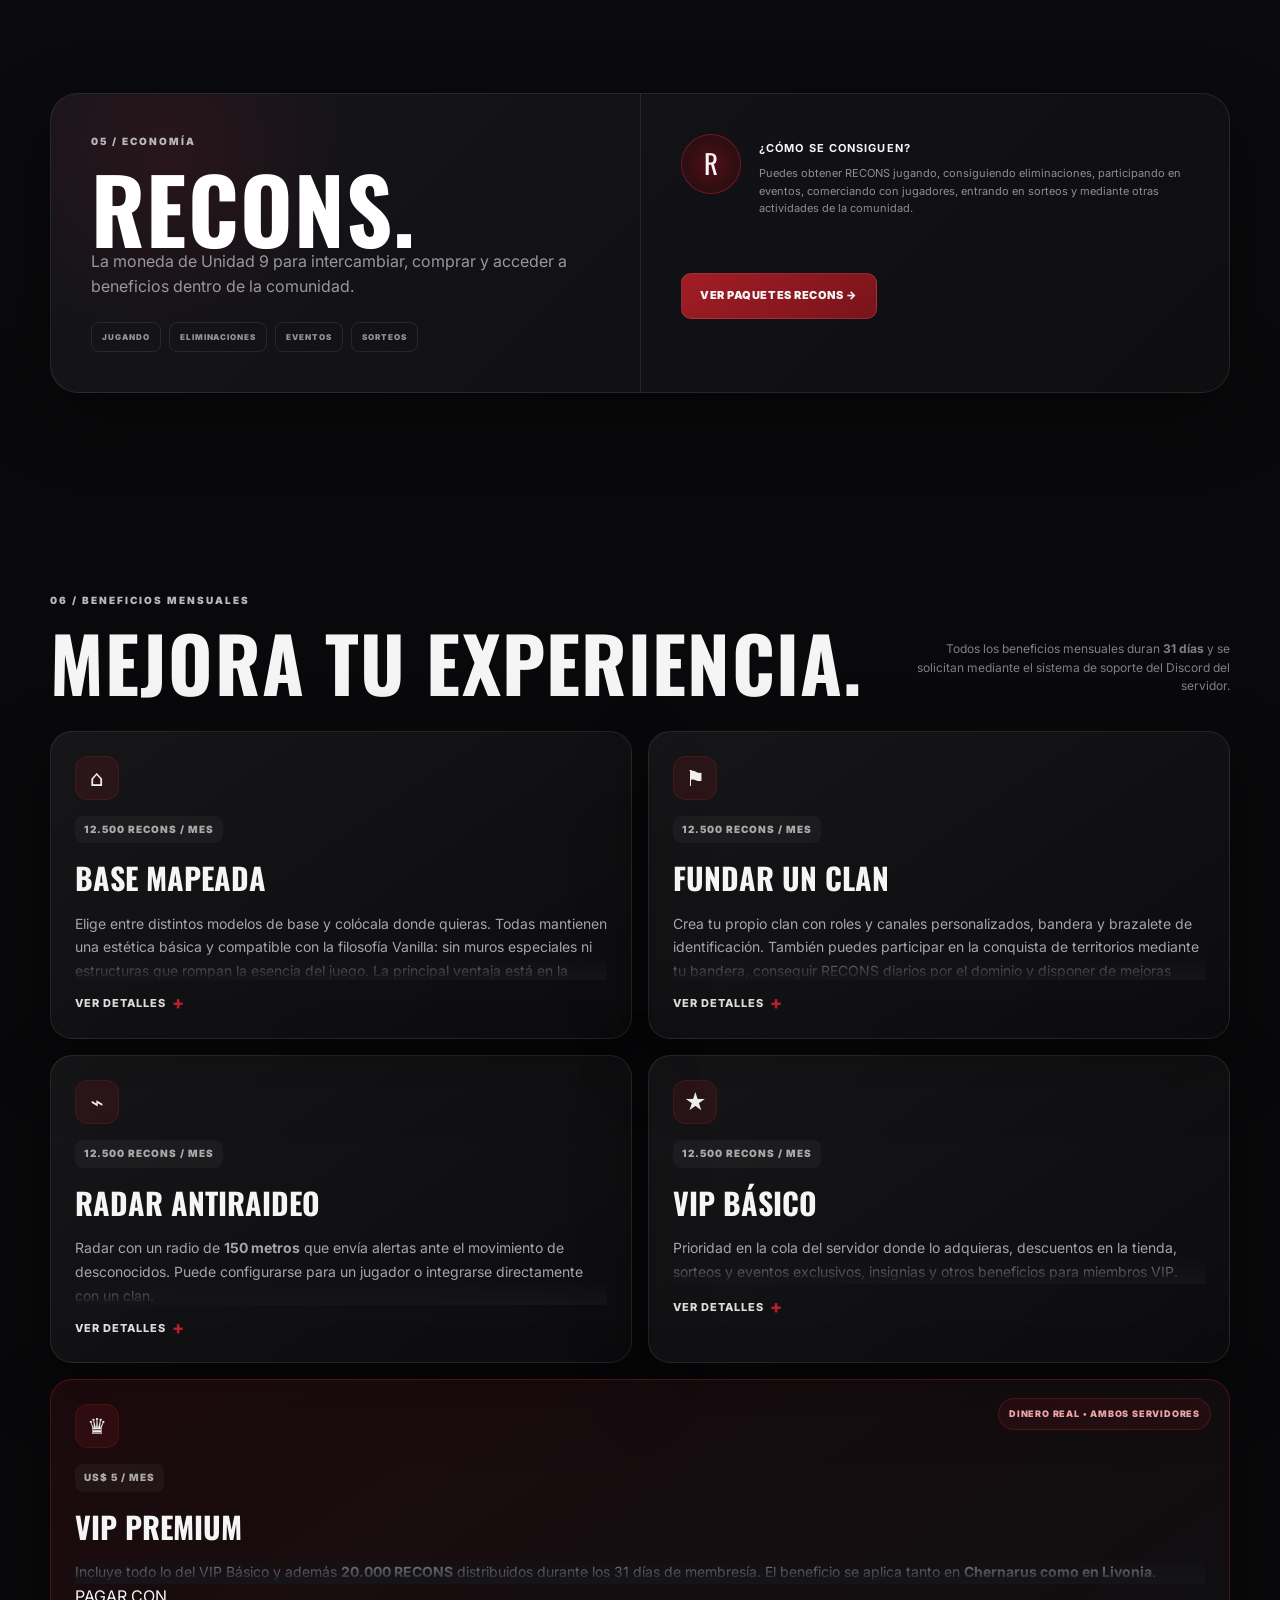
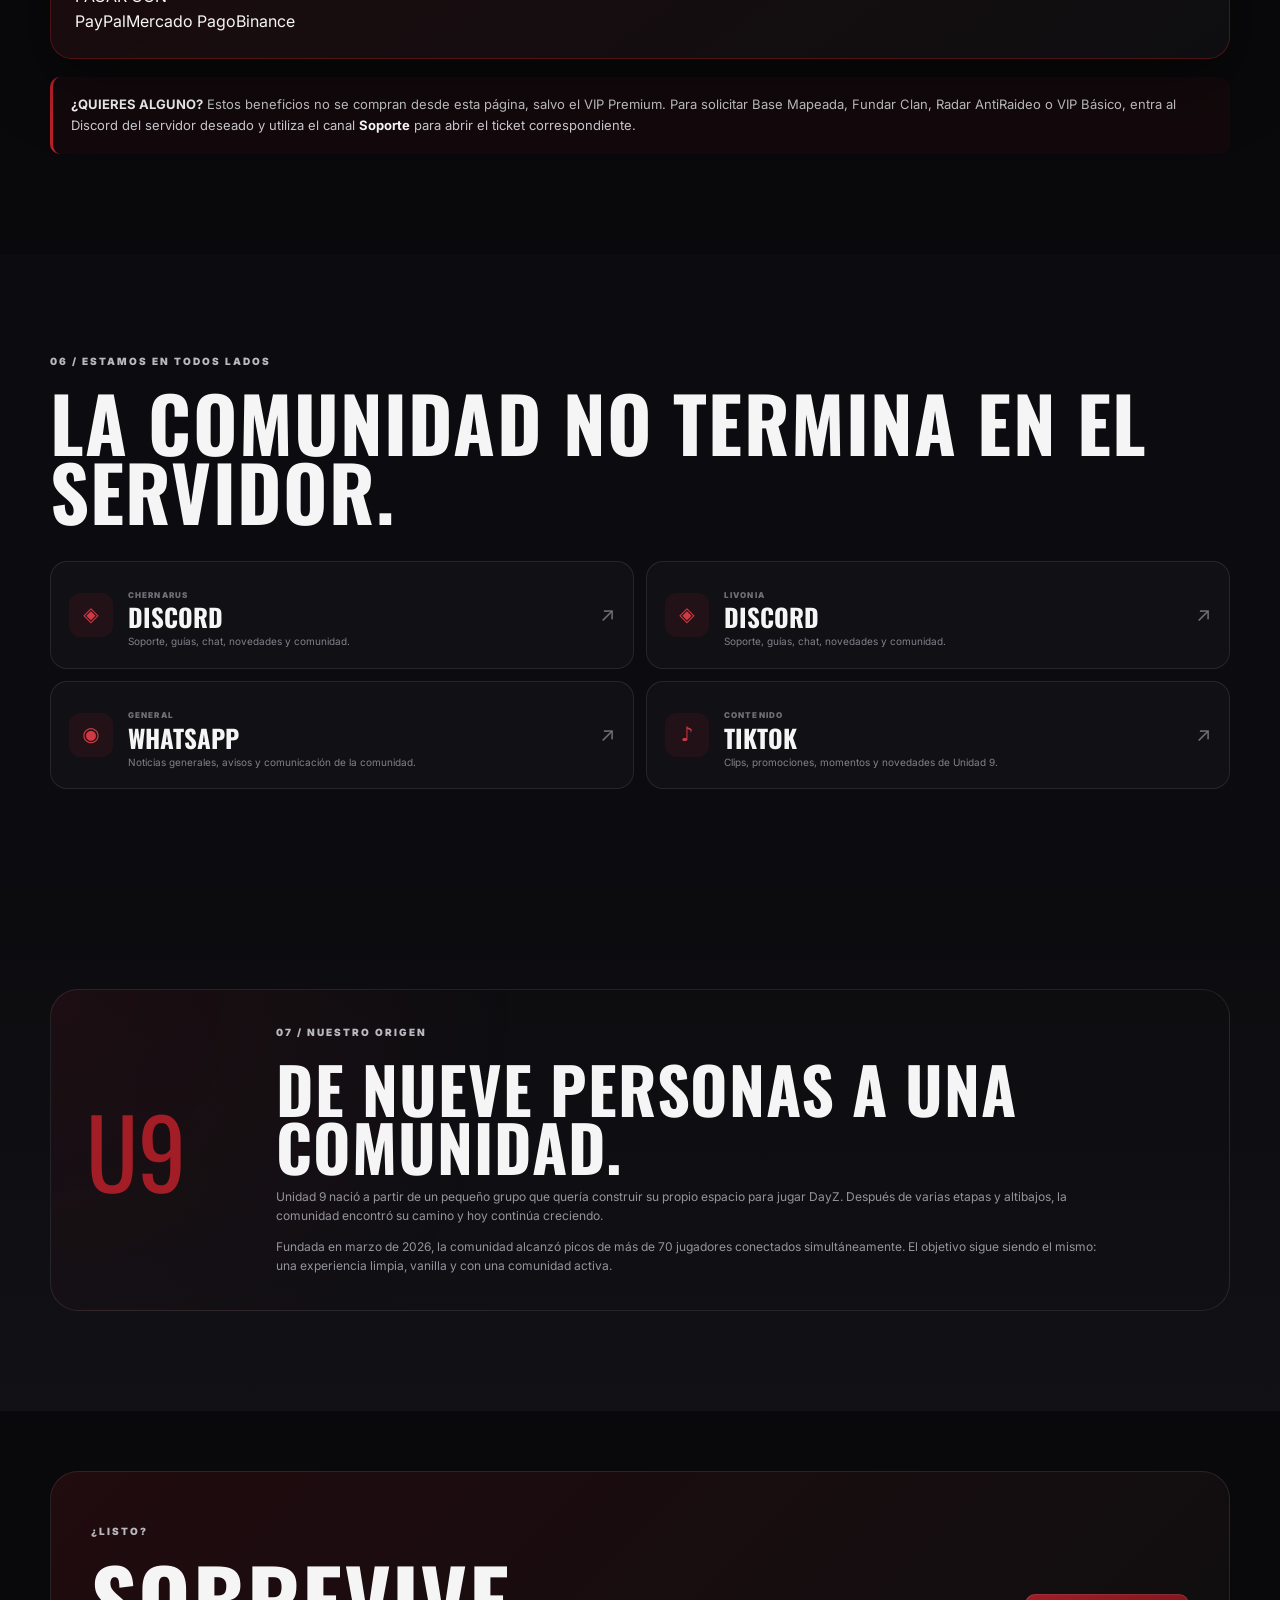
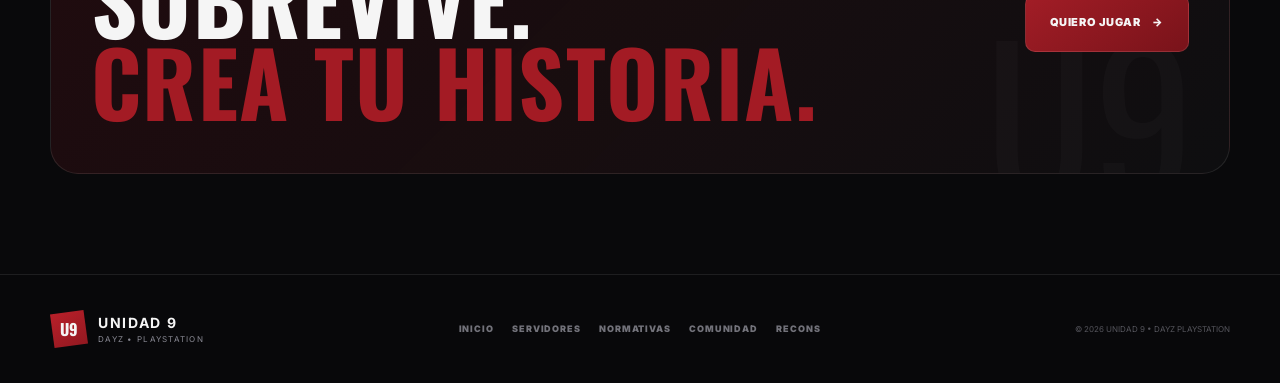
==== commit 5903e5c2: "Reemplazar sitio por version local5" ====
--- a/index.html
+++ b/index.html
@@ -46,6 +46,11 @@
             <a class="btn btn-primary" href="#como-ingresar">CÓMO INGRESAR <span>→</span></a>
             <a class="btn btn-ghost" href="#servidores">VER SERVIDORES</a>
           </div>
+          <a class="hero-whatsapp reveal delay-2" data-link="whatsapp" href="#" target="_blank" rel="noopener noreferrer">
+            <span class="hero-whatsapp-icon">◉</span>
+            <span class="hero-whatsapp-copy"><strong>¿NECESITAS AYUDA O QUIERES CONOCER MÁS JUGADORES?</strong><small>ÚNETE A LA COMUNIDAD DE WHATSAPP • AVISOS • AYUDA • COMUNIDAD</small></span>
+            <span class="hero-whatsapp-arrow">↗</span>
+          </a>
           <div class="hero-proof"><span>✓</span> SIN TRAMPAS • SIN GLITCHS • SIN HACKS • MENOS TOXICIDAD</div>
         </div>
         <div class="hero-panel reveal delay-1">
--- a/assets/styles.css
+++ b/assets/styles.css
@@ -1,7 +1,7 @@
 :root{--bg:#09090b;--bg2:#101014;--panel:#15151a;--panel2:#1b1b21;--text:#f5f5f5;--muted:#a5a5ab;--red:#8f1820;--red2:#bb202a;--line:rgba(255,255,255,.09);--shadow:0 24px 70px rgba(0,0,0,.45);--max:1180px;--radius:22px}
-*{box-sizing:border-box;margin:0;padding:0}html{scroll-behavior:smooth}body{font-family:Inter,system-ui,sans-serif;background:var(--bg);color:var(--text);line-height:1.55;overflow-x:hidden}a{color:inherit;text-decoration:none}button{font:inherit;color:inherit}::selection{background:var(--red2);color:#fff}.noise{position:fixed;inset:0;pointer-events:none;opacity:.035;background-image:url("data:image/svg+xml,%3Csvg viewBox='0 0 140 140' xmlns='http://www.w3.org/2000/svg'%3E%3Cfilter id='n'%3E%3CfeTurbulence type='fractalNoise' baseFrequency='.8' numOctaves='4' stitchTiles='stitch'/%3E%3C/filter%3E%3Crect width='100%25' height='100%25' filter='url(%23n)' opacity='.5'/%3E%3C/svg%3E");z-index:20}.container{width:min(calc(100% - 32px),var(--max));margin:auto}.section-pad{padding:100px 0}.site-header{height:76px;position:fixed;top:0;left:0;right:0;z-index:30;display:flex;align-items:center;justify-content:space-between;padding:0 max(16px,calc((100vw - var(--max))/2));background:rgba(9,9,11,.76);border-bottom:1px solid var(--line);backdrop-filter:blur(16px)}.brand{display:flex;align-items:center;gap:10px}.brand-mark{width:38px;height:38px;display:grid;place-items:center;font-family:Oswald,sans-serif;font-weight:700;font-size:16px;background:linear-gradient(145deg,var(--red2),var(--red));clip-path:polygon(0 12%,88% 0,100% 88%,12% 100%);box-shadow:0 8px 20px rgba(187,32,42,.22)}.brand-text{display:flex;flex-direction:column;line-height:1}.brand-text strong{font-size:14px;letter-spacing:.12em}.brand-text small{color:#888892;font-size:8px;letter-spacing:.16em;margin-top:5px}.desktop-nav{display:flex;gap:26px;font-size:11px;font-weight:800;letter-spacing:.08em;color:#c2c2c7}.desktop-nav a{transition:.2s}.desktop-nav a:hover{color:#fff}.nav-cta,.btn{display:inline-flex;align-items:center;justify-content:center;gap:12px;border-radius:10px;font-weight:900;letter-spacing:.05em;font-size:11px;transition:transform .25s,box-shadow .25s,background .25s}.nav-cta{padding:12px 14px;background:var(--red);border:1px solid rgba(255,255,255,.08)}.nav-cta:hover,.btn-primary:hover{transform:translateY(-2px);box-shadow:0 14px 34px rgba(143,24,32,.32)}.hero{min-height:790px;display:flex;align-items:center;position:relative;overflow:hidden;padding-top:130px;background:radial-gradient(circle at 74% 36%,rgba(143,24,32,.2),transparent 31%),linear-gradient(180deg,#0d0d10 0%,#09090b 100%)}.hero:after{content:"";position:absolute;inset:auto -10% -50px;height:220px;background:linear-gradient(transparent,var(--bg));pointer-events:none}.hero-glow{position:absolute;border-radius:50%;filter:blur(80px);opacity:.23;pointer-events:none}.glow-a{width:300px;height:300px;background:var(--red);right:7%;top:18%}.glow-b{width:180px;height:180px;background:#5b0e14;left:-5%;bottom:18%}.hero-grid{display:grid;grid-template-columns:1.1fr .9fr;gap:70px;align-items:center;position:relative;z-index:1}.eyebrow{font-size:10px;letter-spacing:.2em;font-weight:900;color:#b9b9bf;margin-bottom:18px}.pulse{display:inline-block;width:7px;height:7px;border-radius:50%;background:#d63b45;box-shadow:0 0 0 7px rgba(214,59,69,.12);margin-right:9px;vertical-align:middle}.hero h1,.cta-box h2,.section-head h2,.intro h2,.rules-content h2,.economy h2,.story h2{font-family:Oswald,sans-serif;line-height:.91;letter-spacing:.015em;text-transform:uppercase}.hero h1{font-size:clamp(62px,8vw,112px);text-shadow:0 20px 60px rgba(0,0,0,.35)}.hero h1 span,.intro h2 span,.cta-box h2 span{color:#a31b24}.hero-lead{max-width:590px;color:#b2b2b8;font-size:15px;margin-top:25px}.hero-actions{display:flex;gap:11px;margin-top:30px;flex-wrap:wrap}.btn{min-height:46px;padding:0 18px}.btn-primary{background:linear-gradient(145deg,#a21d26,#79131a);border:1px solid rgba(255,255,255,.1)}.btn-ghost{border:1px solid rgba(255,255,255,.12);background:rgba(255,255,255,.02)}.btn-ghost:hover{background:rgba(255,255,255,.06);transform:translateY(-2px)}.hero-proof{margin-top:22px;color:#7f7f87;font-size:9px;font-weight:800;letter-spacing:.12em}.hero-proof span{color:#d63b45}.hero-panel{border:1px solid var(--line);background:linear-gradient(160deg,rgba(255,255,255,.06),rgba(255,255,255,.015));border-radius:28px;padding:24px;box-shadow:var(--shadow);position:relative;overflow:hidden}.hero-panel:before{content:"";position:absolute;inset:0;background:linear-gradient(115deg,rgba(255,255,255,.07),transparent 32%,transparent 68%,rgba(143,24,32,.09));pointer-events:none}.panel-top{display:flex;justify-content:space-between;color:#85858d;font-size:10px;font-weight:800;letter-spacing:.16em}.radar{height:310px;position:relative;display:grid;place-items:center;margin:10px 0}.radar:before{content:"";position:absolute;width:1px;height:88%;background:rgba(255,255,255,.08)}.radar:after{content:"";position:absolute;height:1px;width:88%;background:rgba(255,255,255,.08)}.radar-ring{position:absolute;border:1px solid rgba(255,255,255,.1);border-radius:50%}.r1{width:220px;height:220px}.r2{width:140px;height:140px}.radar-sweep{position:absolute;width:110px;height:110px;border-radius:100% 0 0 0;background:linear-gradient(135deg,rgba(187,32,42,.35),transparent 65%);transform-origin:100% 100%;animation:sweep 4s linear infinite}.radar-core{width:64px;height:64px;border-radius:50%;display:grid;place-items:center;background:#111116;border:1px solid rgba(255,255,255,.15);font-family:Oswald;font-size:22px;box-shadow:0 0 30px rgba(187,32,42,.18)}.radar-dot{width:7px;height:7px;border-radius:50%;background:#c9323d;box-shadow:0 0 0 6px rgba(201,50,61,.1);position:absolute}.d1{left:30%;top:39%}.d2{right:27%;bottom:37%}.d3{right:22%;top:29%}.stat-grid{display:grid;grid-template-columns:repeat(3,1fr);border-top:1px solid var(--line);padding-top:17px}.stat-grid div{display:flex;flex-direction:column}.stat-grid strong{font-size:27px;font-weight:900}.stat-grid span{color:#777780;font-size:8px;letter-spacing:.13em;font-weight:800;margin-top:3px}.fine{display:block;color:#55555b;font-size:8px;margin-top:13px}.ticker{border-top:1px solid var(--line);border-bottom:1px solid var(--line);overflow:hidden;background:#0c0c0f}.ticker-track{width:max-content;display:flex;gap:22px;align-items:center;padding:13px 0;color:#85858d;font-size:9px;font-weight:900;letter-spacing:.17em;animation:marquee 35s linear infinite}.ticker i{color:var(--red2);font-style:normal}.two-col{display:grid;grid-template-columns:.34fr 1fr;gap:80px}.section-label{font-size:10px;letter-spacing:.18em;color:#7b7b83;font-weight:900}.section-label span{color:#be252e;margin-right:8px}.intro{background:linear-gradient(180deg,#0a0a0d,#0d0d10)}.intro-copy h2{font-size:clamp(42px,5vw,72px);max-width:760px}.intro-copy p{color:#a5a5ab;max-width:760px;margin-top:24px}.mini-facts{display:flex;gap:16px;margin-top:35px}.mini-facts div{min-width:110px;border:1px solid var(--line);border-radius:14px;padding:14px}.mini-facts strong{display:block;font-size:22px}.mini-facts span{font-size:8px;color:#74747c;letter-spacing:.15em;font-weight:900}.servers{background:linear-gradient(180deg,#0d0d10,#09090b)}.section-head{display:flex;justify-content:space-between;gap:30px;align-items:end;margin-bottom:35px}.section-head h2{font-size:clamp(44px,6vw,76px)}.section-head p{max-width:330px;color:#7f7f86;font-size:12px;text-align:right}.server-grid{display:grid;grid-template-columns:repeat(2,1fr);gap:20px}.server-card{border:1px solid var(--line);background:var(--panel);border-radius:var(--radius);overflow:hidden;box-shadow:var(--shadow);transition:transform .3s,border-color .3s}.server-card:hover{transform:translateY(-6px);border-color:rgba(187,32,42,.35)}.server-image{height:260px;position:relative;display:flex;align-items:flex-end;padding:22px;overflow:hidden}.server-image:before,.server-image:after{content:"";position:absolute;inset:0}.chernarus-art{background:linear-gradient(130deg,#121419 0%,#242c2c 50%,#0f1213 100%)}.livonia-art{background:linear-gradient(130deg,#121214 0%,#2c3027 52%,#10110f 100%)}.chernarus-art:before{background:radial-gradient(circle at 70% 35%,rgba(161,170,151,.22),transparent 25%),linear-gradient(160deg,transparent 40%,rgba(0,0,0,.8))}.livonia-art:before{background:radial-gradient(circle at 64% 33%,rgba(184,175,125,.17),transparent 24%),linear-gradient(155deg,transparent 38%,rgba(0,0,0,.83))}.server-image:after{background:linear-gradient(180deg,transparent 30%,rgba(0,0,0,.65))}.server-image span,.server-image em{position:relative;z-index:1}.server-image span{font-family:Oswald;font-size:45px;letter-spacing:.03em}.server-image em{position:absolute;right:22px;top:20px;font-style:normal;font-size:11px;letter-spacing:.14em;color:#aaa}.server-body{padding:23px}.server-status{color:#7e7e86;font-size:9px;font-weight:900;letter-spacing:.14em}.status-dot{display:inline-block;width:6px;height:6px;background:#cc3942;border-radius:50%;margin-right:6px;box-shadow:0 0 0 5px rgba(204,57,66,.08)}.server-body h3{font-family:Oswald;font-size:36px;margin-top:7px}.server-body p{color:#909098;font-size:13px;margin-top:8px}.server-buttons{display:flex;gap:9px;margin-top:20px;flex-wrap:wrap}.btn-small{min-height:40px;padding:0 13px;font-size:9px}.access{background:#101015}.steps{display:grid;gap:12px}.step{display:grid;grid-template-columns:76px 1fr;gap:20px;border:1px solid var(--line);background:rgba(255,255,255,.02);border-radius:18px;padding:22px;transition:.25s}.step:hover{border-color:rgba(187,32,42,.28);transform:translateX(3px)}.step-no{font-family:Oswald;font-size:42px;color:var(--red2);line-height:1}.step h3{font-family:Oswald;font-size:26px}.step p{color:#92929a;font-size:13px;margin-top:7px;max-width:800px}.text-link{display:inline-block;margin-top:13px;color:#d3d3d8;font-size:9px;font-weight:900;letter-spacing:.12em}.tip{display:inline-block;margin-top:14px;padding:8px 10px;border:1px solid var(--line);border-radius:8px;color:#76767e;font-size:8px;font-weight:900;letter-spacing:.1em}.access-note{margin-top:16px;border-left:2px solid var(--red2);padding:14px 16px;color:#83838a;background:rgba(143,24,32,.05);font-size:11px}.access-note strong{color:#d9d9dc}.rules{background:#0b0b0e}.rules-grid{align-items:start}.rules-content h2{font-size:clamp(46px,6vw,78px)}.muted{color:#81818a;font-size:12px;margin-top:12px;max-width:650px}.accordion{margin-top:28px;border-top:1px solid var(--line)}.accordion-item{width:100%;border:0;border-bottom:1px solid var(--line);background:none;display:flex;justify-content:space-between;align-items:center;padding:18px 4px;text-align:left;cursor:pointer;font-size:11px;font-weight:900;letter-spacing:.06em}.accordion-item b{color:var(--red2);margin-right:12px}.accordion-item i{font-style:normal;font-size:20px;color:#797981;transition:.2s}.accordion-item[aria-expanded="true"] i{transform:rotate(45deg);color:#fff}.accordion-panel{max-height:0;overflow:hidden;transition:max-height .3s ease}.accordion-panel p{padding:0 8px 18px 38px;color:#8f8f97;font-size:12px}.economy{background:linear-gradient(180deg,#0b0b0e,#09090b)}.economy-card{display:grid;grid-template-columns:1fr 1fr;gap:0;border:1px solid var(--line);border-radius:28px;overflow:hidden;background:linear-gradient(135deg,#15151a,#0e0e11);box-shadow:var(--shadow)}.economy-main,.economy-side{padding:40px}.economy-main{background:radial-gradient(circle at 20% 20%,rgba(187,32,42,.12),transparent 35%)}.economy h2{font-size:90px;color:#fff}.economy-main p{color:#97979f;max-width:500px}.economy-pills{display:flex;gap:8px;flex-wrap:wrap;margin-top:23px}.economy-pills span{font-size:8px;font-weight:900;letter-spacing:.12em;color:#92929a;padding:8px 10px;border:1px solid var(--line);border-radius:8px}.economy-side{border-left:1px solid var(--line);display:grid;grid-template-columns:auto 1fr;gap:18px;align-items:start}.coin{width:60px;height:60px;border-radius:50%;display:grid;place-items:center;border:1px solid rgba(187,32,42,.55);background:radial-gradient(circle,#551017,#1a0d10 70%);font-family:Oswald;font-size:27px;box-shadow:inset 0 0 30px rgba(187,32,42,.2)}.economy-side strong{font-size:11px;letter-spacing:.1em}.economy-side p{color:#8d8d95;font-size:11px;margin-top:7px}.economy-side .btn{grid-column:1/-1;margin-top:5px;width:max-content}.community{background:#0c0c10}.community-grid{display:grid;grid-template-columns:repeat(2,1fr);gap:12px}.social-card{display:grid;grid-template-columns:44px 1fr auto;gap:15px;align-items:center;border:1px solid var(--line);background:rgba(255,255,255,.025);border-radius:17px;padding:18px;transition:.25s}.social-card:hover{transform:translateY(-3px);border-color:rgba(187,32,42,.35);background:rgba(255,255,255,.04)}.social-icon{width:44px;height:44px;display:grid;place-items:center;border-radius:12px;background:rgba(187,32,42,.1);color:#d13944;font-size:20px}.social-card small{font-size:8px;color:#6f6f77;font-weight:900;letter-spacing:.14em}.social-card h3{font-family:Oswald;font-size:25px;line-height:1}.social-card p{color:#81818a;font-size:10px;margin-top:5px}.arrow{color:#6d6d75;font-size:20px}.story{background:linear-gradient(180deg,#0c0c0f,#111116)}.story-card{display:grid;grid-template-columns:150px 1fr;gap:40px;align-items:center;border:1px solid var(--line);border-radius:28px;padding:35px;background:radial-gradient(circle at 0 0,rgba(143,24,32,.12),transparent 38%)}.story-mark{font-family:Oswald;font-size:96px;color:var(--red2);opacity:.85}.story h2{font-size:clamp(42px,5vw,66px)}.story p{color:#94949c;font-size:12px;margin-top:13px;max-width:840px}.final-cta{padding-top:60px}.cta-box{display:flex;justify-content:space-between;align-items:center;gap:30px;padding:52px 40px;border:1px solid var(--line);border-radius:28px;background:linear-gradient(135deg,rgba(143,24,32,.18),rgba(255,255,255,.025));overflow:hidden;position:relative}.cta-box:after{content:"U9";position:absolute;right:35px;bottom:-40px;font-family:Oswald;font-size:200px;color:rgba(255,255,255,.025);line-height:1}.cta-box h2{font-size:clamp(50px,7vw,90px)}.btn-xl{min-height:58px;padding:0 24px;position:relative;z-index:2}.footer{border-top:1px solid var(--line);padding:35px 0;background:#08080a}.footer-inner{display:flex;align-items:center;justify-content:space-between;gap:20px}.footer-links{display:flex;gap:18px;font-size:9px;font-weight:900;letter-spacing:.1em;color:#72727a}.footer-copy{font-size:8px;color:#55555c}.floating-top{position:fixed;right:16px;bottom:18px;width:42px;height:42px;border-radius:12px;border:1px solid var(--line);background:rgba(17,17,20,.9);color:#bbb;z-index:25;opacity:0;pointer-events:none;transition:.2s;backdrop-filter:blur(12px)}.floating-top.show{opacity:1;pointer-events:auto}.reveal{opacity:0;transform:translateY(20px);transition:opacity .7s ease,transform .7s ease}.reveal.visible{opacity:1;transform:none}.delay-1{transition-delay:.1s}.delay-2{transition-delay:.2s}@keyframes sweep{to{transform:rotate(360deg)}}@keyframes marquee{to{transform:translateX(-50%)}}
+*{box-sizing:border-box;margin:0;padding:0}html{scroll-behavior:smooth}body{font-family:Inter,system-ui,sans-serif;background:var(--bg);color:var(--text);line-height:1.55;overflow-x:hidden}a{color:inherit;text-decoration:none}button{font:inherit;color:inherit}::selection{background:var(--red2);color:#fff}.noise{position:fixed;inset:0;pointer-events:none;opacity:.035;background-image:url("data:image/svg+xml,%3Csvg viewBox='0 0 140 140' xmlns='http://www.w3.org/2000/svg'%3E%3Cfilter id='n'%3E%3CfeTurbulence type='fractalNoise' baseFrequency='.8' numOctaves='4' stitchTiles='stitch'/%3E%3C/filter%3E%3Crect width='100%25' height='100%25' filter='url(%23n)' opacity='.5'/%3E%3C/svg%3E");z-index:20}.container{width:min(calc(100% - 32px),var(--max));margin:auto}.section-pad{padding:100px 0}.site-header{height:76px;position:fixed;top:0;left:0;right:0;z-index:30;display:flex;align-items:center;justify-content:space-between;padding:0 max(16px,calc((100vw - var(--max))/2));background:rgba(9,9,11,.76);border-bottom:1px solid var(--line);backdrop-filter:blur(16px)}.brand{display:flex;align-items:center;gap:10px}.brand-mark{width:38px;height:38px;display:grid;place-items:center;font-family:Oswald,sans-serif;font-weight:700;font-size:16px;background:linear-gradient(145deg,var(--red2),var(--red));clip-path:polygon(0 12%,88% 0,100% 88%,12% 100%);box-shadow:0 8px 20px rgba(187,32,42,.22)}.brand-text{display:flex;flex-direction:column;line-height:1}.brand-text strong{font-size:14px;letter-spacing:.12em}.brand-text small{color:#888892;font-size:8px;letter-spacing:.16em;margin-top:5px}.desktop-nav{display:flex;gap:26px;font-size:11px;font-weight:800;letter-spacing:.08em;color:#c2c2c7}.desktop-nav a{transition:.2s}.desktop-nav a:hover{color:#fff}.nav-cta,.btn{display:inline-flex;align-items:center;justify-content:center;gap:12px;border-radius:10px;font-weight:900;letter-spacing:.05em;font-size:11px;transition:transform .25s,box-shadow .25s,background .25s}.nav-cta{padding:12px 14px;background:var(--red);border:1px solid rgba(255,255,255,.08)}.nav-cta:hover,.btn-primary:hover{transform:translateY(-2px);box-shadow:0 14px 34px rgba(143,24,32,.32)}.hero{min-height:790px;display:flex;align-items:center;position:relative;overflow:hidden;padding-top:130px;background:radial-gradient(circle at 74% 36%,rgba(143,24,32,.2),transparent 31%),linear-gradient(180deg,#0d0d10 0%,#09090b 100%)}.hero:after{content:"";position:absolute;inset:auto -10% -50px;height:220px;background:linear-gradient(transparent,var(--bg));pointer-events:none}.hero-glow{position:absolute;border-radius:50%;filter:blur(80px);opacity:.23;pointer-events:none}.glow-a{width:300px;height:300px;background:var(--red);right:7%;top:18%}.glow-b{width:180px;height:180px;background:#5b0e14;left:-5%;bottom:18%}.hero-grid{display:grid;grid-template-columns:1.1fr .9fr;gap:70px;align-items:center;position:relative;z-index:1}.eyebrow{font-size:10px;letter-spacing:.2em;font-weight:900;color:#b9b9bf;margin-bottom:18px}.pulse{display:inline-block;width:7px;height:7px;border-radius:50%;background:#d63b45;box-shadow:0 0 0 7px rgba(214,59,69,.12);margin-right:9px;vertical-align:middle}.hero h1,.cta-box h2,.section-head h2,.intro h2,.rules-content h2,.economy h2,.story h2{font-family:Oswald,sans-serif;line-height:.91;letter-spacing:.015em;text-transform:uppercase}.hero h1{font-size:clamp(62px,8vw,112px);text-shadow:0 20px 60px rgba(0,0,0,.35)}.hero h1 span,.intro h2 span,.cta-box h2 span{color:#a31b24}.hero-lead{max-width:590px;color:#b2b2b8;font-size:15px;margin-top:25px}.hero-actions{display:flex;gap:11px;margin-top:30px;flex-wrap:wrap}.btn{min-height:46px;padding:0 18px}.btn-primary{background:linear-gradient(145deg,#a21d26,#79131a);border:1px solid rgba(255,255,255,.1)}.btn-ghost{border:1px solid rgba(255,255,255,.12);background:rgba(255,255,255,.02)}.btn-ghost:hover{background:rgba(255,255,255,.06);transform:translateY(-2px)}.hero-whatsapp{display:grid;grid-template-columns:44px 1fr auto;align-items:center;gap:13px;margin-top:16px;padding:14px 16px;border:1px solid rgba(187,32,42,.28);border-radius:14px;background:linear-gradient(135deg,rgba(143,24,32,.12),rgba(255,255,255,.025));box-shadow:0 12px 35px rgba(0,0,0,.2);transition:transform .25s,border-color .25s,background .25s}.hero-whatsapp:hover{transform:translateY(-3px);border-color:rgba(187,32,42,.52);background:linear-gradient(135deg,rgba(143,24,32,.18),rgba(255,255,255,.035))}.hero-whatsapp-icon{width:44px;height:44px;display:grid;place-items:center;border-radius:12px;background:rgba(187,32,42,.14);color:#d13944;font-size:21px}.hero-whatsapp-copy{display:flex;flex-direction:column;gap:4px}.hero-whatsapp-copy strong{font-size:10px;letter-spacing:.055em}.hero-whatsapp-copy small{font-size:8px;color:#76767e;letter-spacing:.08em;font-weight:800}.hero-whatsapp-arrow{font-size:21px;color:#777780}.hero-proof{margin-top:22px;color:#7f7f87;font-size:9px;font-weight:800;letter-spacing:.12em}.hero-proof span{color:#d63b45}.hero-panel{border:1px solid var(--line);background:linear-gradient(160deg,rgba(255,255,255,.06),rgba(255,255,255,.015));border-radius:28px;padding:24px;box-shadow:var(--shadow);position:relative;overflow:hidden}.hero-panel:before{content:"";position:absolute;inset:0;background:linear-gradient(115deg,rgba(255,255,255,.07),transparent 32%,transparent 68%,rgba(143,24,32,.09));pointer-events:none}.panel-top{display:flex;justify-content:space-between;color:#85858d;font-size:10px;font-weight:800;letter-spacing:.16em}.radar{height:310px;position:relative;display:grid;place-items:center;margin:10px 0}.radar:before{content:"";position:absolute;width:1px;height:88%;background:rgba(255,255,255,.08)}.radar:after{content:"";position:absolute;height:1px;width:88%;background:rgba(255,255,255,.08)}.radar-ring{position:absolute;border:1px solid rgba(255,255,255,.1);border-radius:50%}.r1{width:220px;height:220px}.r2{width:140px;height:140px}.radar-sweep{position:absolute;width:110px;height:110px;border-radius:100% 0 0 0;background:linear-gradient(135deg,rgba(187,32,42,.35),transparent 65%);transform-origin:100% 100%;animation:sweep 4s linear infinite}.radar-core{width:64px;height:64px;border-radius:50%;display:grid;place-items:center;background:#111116;border:1px solid rgba(255,255,255,.15);font-family:Oswald;font-size:22px;box-shadow:0 0 30px rgba(187,32,42,.18)}.radar-dot{width:7px;height:7px;border-radius:50%;background:#c9323d;box-shadow:0 0 0 6px rgba(201,50,61,.1);position:absolute}.d1{left:30%;top:39%}.d2{right:27%;bottom:37%}.d3{right:22%;top:29%}.stat-grid{display:grid;grid-template-columns:repeat(3,1fr);border-top:1px solid var(--line);padding-top:17px}.stat-grid div{display:flex;flex-direction:column}.stat-grid strong{font-size:27px;font-weight:900}.stat-grid span{color:#777780;font-size:8px;letter-spacing:.13em;font-weight:800;margin-top:3px}.fine{display:block;color:#55555b;font-size:8px;margin-top:13px}.ticker{border-top:1px solid var(--line);border-bottom:1px solid var(--line);overflow:hidden;background:#0c0c0f}.ticker-track{width:max-content;display:flex;gap:22px;align-items:center;padding:13px 0;color:#85858d;font-size:9px;font-weight:900;letter-spacing:.17em;animation:marquee 35s linear infinite}.ticker i{color:var(--red2);font-style:normal}.two-col{display:grid;grid-template-columns:.34fr 1fr;gap:80px}.section-label{font-size:10px;letter-spacing:.18em;color:#7b7b83;font-weight:900}.section-label span{color:#be252e;margin-right:8px}.intro{background:linear-gradient(180deg,#0a0a0d,#0d0d10)}.intro-copy h2{font-size:clamp(42px,5vw,72px);max-width:760px}.intro-copy p{color:#a5a5ab;max-width:760px;margin-top:24px}.mini-facts{display:flex;gap:16px;margin-top:35px}.mini-facts div{min-width:110px;border:1px solid var(--line);border-radius:14px;padding:14px}.mini-facts strong{display:block;font-size:22px}.mini-facts span{font-size:8px;color:#74747c;letter-spacing:.15em;font-weight:900}.servers{background:linear-gradient(180deg,#0d0d10,#09090b)}.section-head{display:flex;justify-content:space-between;gap:30px;align-items:end;margin-bottom:35px}.section-head h2{font-size:clamp(44px,6vw,76px)}.section-head p{max-width:330px;color:#7f7f86;font-size:12px;text-align:right}.server-grid{display:grid;grid-template-columns:repeat(2,1fr);gap:20px}.server-card{border:1px solid var(--line);background:var(--panel);border-radius:var(--radius);overflow:hidden;box-shadow:var(--shadow);transition:transform .3s,border-color .3s}.server-card:hover{transform:translateY(-6px);border-color:rgba(187,32,42,.35)}.server-image{height:260px;position:relative;display:flex;align-items:flex-end;padding:22px;overflow:hidden}.server-image:before,.server-image:after{content:"";position:absolute;inset:0}.chernarus-art{background:linear-gradient(130deg,#121419 0%,#242c2c 50%,#0f1213 100%)}.livonia-art{background:linear-gradient(130deg,#121214 0%,#2c3027 52%,#10110f 100%)}.chernarus-art:before{background:radial-gradient(circle at 70% 35%,rgba(161,170,151,.22),transparent 25%),linear-gradient(160deg,transparent 40%,rgba(0,0,0,.8))}.livonia-art:before{background:radial-gradient(circle at 64% 33%,rgba(184,175,125,.17),transparent 24%),linear-gradient(155deg,transparent 38%,rgba(0,0,0,.83))}.server-image:after{background:linear-gradient(180deg,transparent 30%,rgba(0,0,0,.65))}.server-image span,.server-image em{position:relative;z-index:1}.server-image span{font-family:Oswald;font-size:45px;letter-spacing:.03em}.server-image em{position:absolute;right:22px;top:20px;font-style:normal;font-size:11px;letter-spacing:.14em;color:#aaa}.server-body{padding:23px}.server-status{color:#7e7e86;font-size:9px;font-weight:900;letter-spacing:.14em}.status-dot{display:inline-block;width:6px;height:6px;background:#cc3942;border-radius:50%;margin-right:6px;box-shadow:0 0 0 5px rgba(204,57,66,.08)}.server-body h3{font-family:Oswald;font-size:36px;margin-top:7px}.server-body p{color:#909098;font-size:13px;margin-top:8px}.server-buttons{display:flex;gap:9px;margin-top:20px;flex-wrap:wrap}.btn-small{min-height:40px;padding:0 13px;font-size:9px}.access{background:#101015}.steps{display:grid;gap:12px}.step{display:grid;grid-template-columns:76px 1fr;gap:20px;border:1px solid var(--line);background:rgba(255,255,255,.02);border-radius:18px;padding:22px;transition:.25s}.step:hover{border-color:rgba(187,32,42,.28);transform:translateX(3px)}.step-no{font-family:Oswald;font-size:42px;color:var(--red2);line-height:1}.step h3{font-family:Oswald;font-size:26px}.step p{color:#92929a;font-size:13px;margin-top:7px;max-width:800px}.text-link{display:inline-block;margin-top:13px;color:#d3d3d8;font-size:9px;font-weight:900;letter-spacing:.12em}.tip{display:inline-block;margin-top:14px;padding:8px 10px;border:1px solid var(--line);border-radius:8px;color:#76767e;font-size:8px;font-weight:900;letter-spacing:.1em}.access-note{margin-top:16px;border-left:2px solid var(--red2);padding:14px 16px;color:#83838a;background:rgba(143,24,32,.05);font-size:11px}.access-note strong{color:#d9d9dc}.rules{background:#0b0b0e}.rules-grid{align-items:start}.rules-content h2{font-size:clamp(46px,6vw,78px)}.muted{color:#81818a;font-size:12px;margin-top:12px;max-width:650px}.accordion{margin-top:28px;border-top:1px solid var(--line)}.accordion-item{width:100%;border:0;border-bottom:1px solid var(--line);background:none;display:flex;justify-content:space-between;align-items:center;padding:18px 4px;text-align:left;cursor:pointer;font-size:11px;font-weight:900;letter-spacing:.06em}.accordion-item b{color:var(--red2);margin-right:12px}.accordion-item i{font-style:normal;font-size:20px;color:#797981;transition:.2s}.accordion-item[aria-expanded="true"] i{transform:rotate(45deg);color:#fff}.accordion-panel{max-height:0;overflow:hidden;transition:max-height .3s ease}.accordion-panel p{padding:0 8px 18px 38px;color:#8f8f97;font-size:12px}.economy{background:linear-gradient(180deg,#0b0b0e,#09090b)}.economy-card{display:grid;grid-template-columns:1fr 1fr;gap:0;border:1px solid var(--line);border-radius:28px;overflow:hidden;background:linear-gradient(135deg,#15151a,#0e0e11);box-shadow:var(--shadow)}.economy-main,.economy-side{padding:40px}.economy-main{background:radial-gradient(circle at 20% 20%,rgba(187,32,42,.12),transparent 35%)}.economy h2{font-size:90px;color:#fff}.economy-main p{color:#97979f;max-width:500px}.economy-pills{display:flex;gap:8px;flex-wrap:wrap;margin-top:23px}.economy-pills span{font-size:8px;font-weight:900;letter-spacing:.12em;color:#92929a;padding:8px 10px;border:1px solid var(--line);border-radius:8px}.economy-side{border-left:1px solid var(--line);display:grid;grid-template-columns:auto 1fr;gap:18px;align-items:start}.coin{width:60px;height:60px;border-radius:50%;display:grid;place-items:center;border:1px solid rgba(187,32,42,.55);background:radial-gradient(circle,#551017,#1a0d10 70%);font-family:Oswald;font-size:27px;box-shadow:inset 0 0 30px rgba(187,32,42,.2)}.economy-side strong{font-size:11px;letter-spacing:.1em}.economy-side p{color:#8d8d95;font-size:11px;margin-top:7px}.economy-side .btn{grid-column:1/-1;margin-top:5px;width:max-content}.community{background:#0c0c10}.community-grid{display:grid;grid-template-columns:repeat(2,1fr);gap:12px}.social-card{display:grid;grid-template-columns:44px 1fr auto;gap:15px;align-items:center;border:1px solid var(--line);background:rgba(255,255,255,.025);border-radius:17px;padding:18px;transition:.25s}.social-card:hover{transform:translateY(-3px);border-color:rgba(187,32,42,.35);background:rgba(255,255,255,.04)}.social-icon{width:44px;height:44px;display:grid;place-items:center;border-radius:12px;background:rgba(187,32,42,.1);color:#d13944;font-size:20px}.social-card small{font-size:8px;color:#6f6f77;font-weight:900;letter-spacing:.14em}.social-card h3{font-family:Oswald;font-size:25px;line-height:1}.social-card p{color:#81818a;font-size:10px;margin-top:5px}.arrow{color:#6d6d75;font-size:20px}.story{background:linear-gradient(180deg,#0c0c0f,#111116)}.story-card{display:grid;grid-template-columns:150px 1fr;gap:40px;align-items:center;border:1px solid var(--line);border-radius:28px;padding:35px;background:radial-gradient(circle at 0 0,rgba(143,24,32,.12),transparent 38%)}.story-mark{font-family:Oswald;font-size:96px;color:var(--red2);opacity:.85}.story h2{font-size:clamp(42px,5vw,66px)}.story p{color:#94949c;font-size:12px;margin-top:13px;max-width:840px}.final-cta{padding-top:60px}.cta-box{display:flex;justify-content:space-between;align-items:center;gap:30px;padding:52px 40px;border:1px solid var(--line);border-radius:28px;background:linear-gradient(135deg,rgba(143,24,32,.18),rgba(255,255,255,.025));overflow:hidden;position:relative}.cta-box:after{content:"U9";position:absolute;right:35px;bottom:-40px;font-family:Oswald;font-size:200px;color:rgba(255,255,255,.025);line-height:1}.cta-box h2{font-size:clamp(50px,7vw,90px)}.btn-xl{min-height:58px;padding:0 24px;position:relative;z-index:2}.footer{border-top:1px solid var(--line);padding:35px 0;background:#08080a}.footer-inner{display:flex;align-items:center;justify-content:space-between;gap:20px}.footer-links{display:flex;gap:18px;font-size:9px;font-weight:900;letter-spacing:.1em;color:#72727a}.footer-copy{font-size:8px;color:#55555c}.floating-top{position:fixed;right:16px;bottom:18px;width:42px;height:42px;border-radius:12px;border:1px solid var(--line);background:rgba(17,17,20,.9);color:#bbb;z-index:25;opacity:0;pointer-events:none;transition:.2s;backdrop-filter:blur(12px)}.floating-top.show{opacity:1;pointer-events:auto}.reveal{opacity:0;transform:translateY(20px);transition:opacity .7s ease,transform .7s ease}.reveal.visible{opacity:1;transform:none}.delay-1{transition-delay:.1s}.delay-2{transition-delay:.2s}@keyframes sweep{to{transform:rotate(360deg)}}@keyframes marquee{to{transform:translateX(-50%)}}
 @media (max-width:900px){.desktop-nav{display:none}.site-header{height:68px}.nav-cta{padding:10px 11px;font-size:9px}.hero{min-height:auto;padding:125px 0 80px}.hero-grid{grid-template-columns:1fr;gap:42px}.hero h1{font-size:clamp(58px,17vw,95px)}.hero-panel{max-width:620px}.section-pad{padding:78px 0}.two-col{grid-template-columns:1fr;gap:27px}.section-label{order:-1}.section-head{display:block}.section-head h2{margin-bottom:13px}.section-head p{text-align:left}.server-grid,.community-grid,.economy-card{grid-template-columns:1fr}.economy-side{border-left:0;border-top:1px solid var(--line)}.story-card{grid-template-columns:1fr;gap:10px}.story-mark{font-size:72px}.cta-box{display:block}.cta-box .btn{margin-top:24px}.footer-inner{flex-direction:column;align-items:flex-start}.footer-links{flex-wrap:wrap}}
-@media (max-width:600px){.container{width:min(calc(100% - 22px),var(--max))}.brand-text small{display:none}.nav-cta{display:none}.hero-grid{gap:30px}.hero-lead{font-size:13px}.hero-actions{display:grid;grid-template-columns:1fr 1fr}.hero-actions .btn{width:100%}.hero-proof{font-size:8px;line-height:1.6}.hero-panel{padding:17px;border-radius:20px}.radar{height:235px}.r1{width:180px;height:180px}.r2{width:114px;height:114px}.server-image{height:220px}.server-image span{font-size:37px}.server-body{padding:18px}.server-buttons{display:grid;grid-template-columns:1fr 1fr}.btn-small{padding:0 7px}.step{grid-template-columns:53px 1fr;padding:17px}.step-no{font-size:34px}.step h3{font-size:21px}.step p{font-size:12px}.economy-main,.economy-side{padding:25px}.economy h2{font-size:76px}.economy-side{grid-template-columns:1fr}.coin{width:52px;height:52px}.economy-side .btn{width:100%}.social-card{grid-template-columns:40px 1fr auto;padding:14px}.social-icon{width:40px;height:40px}.story-card{padding:24px}.cta-box{padding:34px 24px}.footer-copy{font-size:7px}.section-head h2{font-size:46px}}
+@media (max-width:600px){.container{width:min(calc(100% - 22px),var(--max))}.brand-text small{display:none}.nav-cta{display:none}.hero-grid{gap:30px}.hero-lead{font-size:13px}.hero-actions{display:grid;grid-template-columns:1fr 1fr}.hero-actions .btn{width:100%}.hero-proof{font-size:8px;line-height:1.6}.hero-whatsapp{grid-template-columns:40px 1fr auto;padding:13px}.hero-whatsapp-icon{width:40px;height:40px}.hero-whatsapp-copy strong{font-size:9px}.hero-whatsapp-copy small{font-size:7px;line-height:1.45}.hero-panel{padding:17px;border-radius:20px}.radar{height:235px}.r1{width:180px;height:180px}.r2{width:114px;height:114px}.server-image{height:220px}.server-image span{font-size:37px}.server-body{padding:18px}.server-buttons{display:grid;grid-template-columns:1fr 1fr}.btn-small{padding:0 7px}.step{grid-template-columns:53px 1fr;padding:17px}.step-no{font-size:34px}.step h3{font-size:21px}.step p{font-size:12px}.economy-main,.economy-side{padding:25px}.economy h2{font-size:76px}.economy-side{grid-template-columns:1fr}.coin{width:52px;height:52px}.economy-side .btn{width:100%}.social-card{grid-template-columns:40px 1fr auto;padding:14px}.social-icon{width:40px;height:40px}.story-card{padding:24px}.cta-box{padding:34px 24px}.footer-copy{font-size:7px}.section-head h2{font-size:46px}}
 @media (prefers-reduced-motion:reduce){*,*::before,*::after{animation:none!important;transition:none!important;scroll-behavior:auto!important}}
 
 /* RECONS tienda adicional */
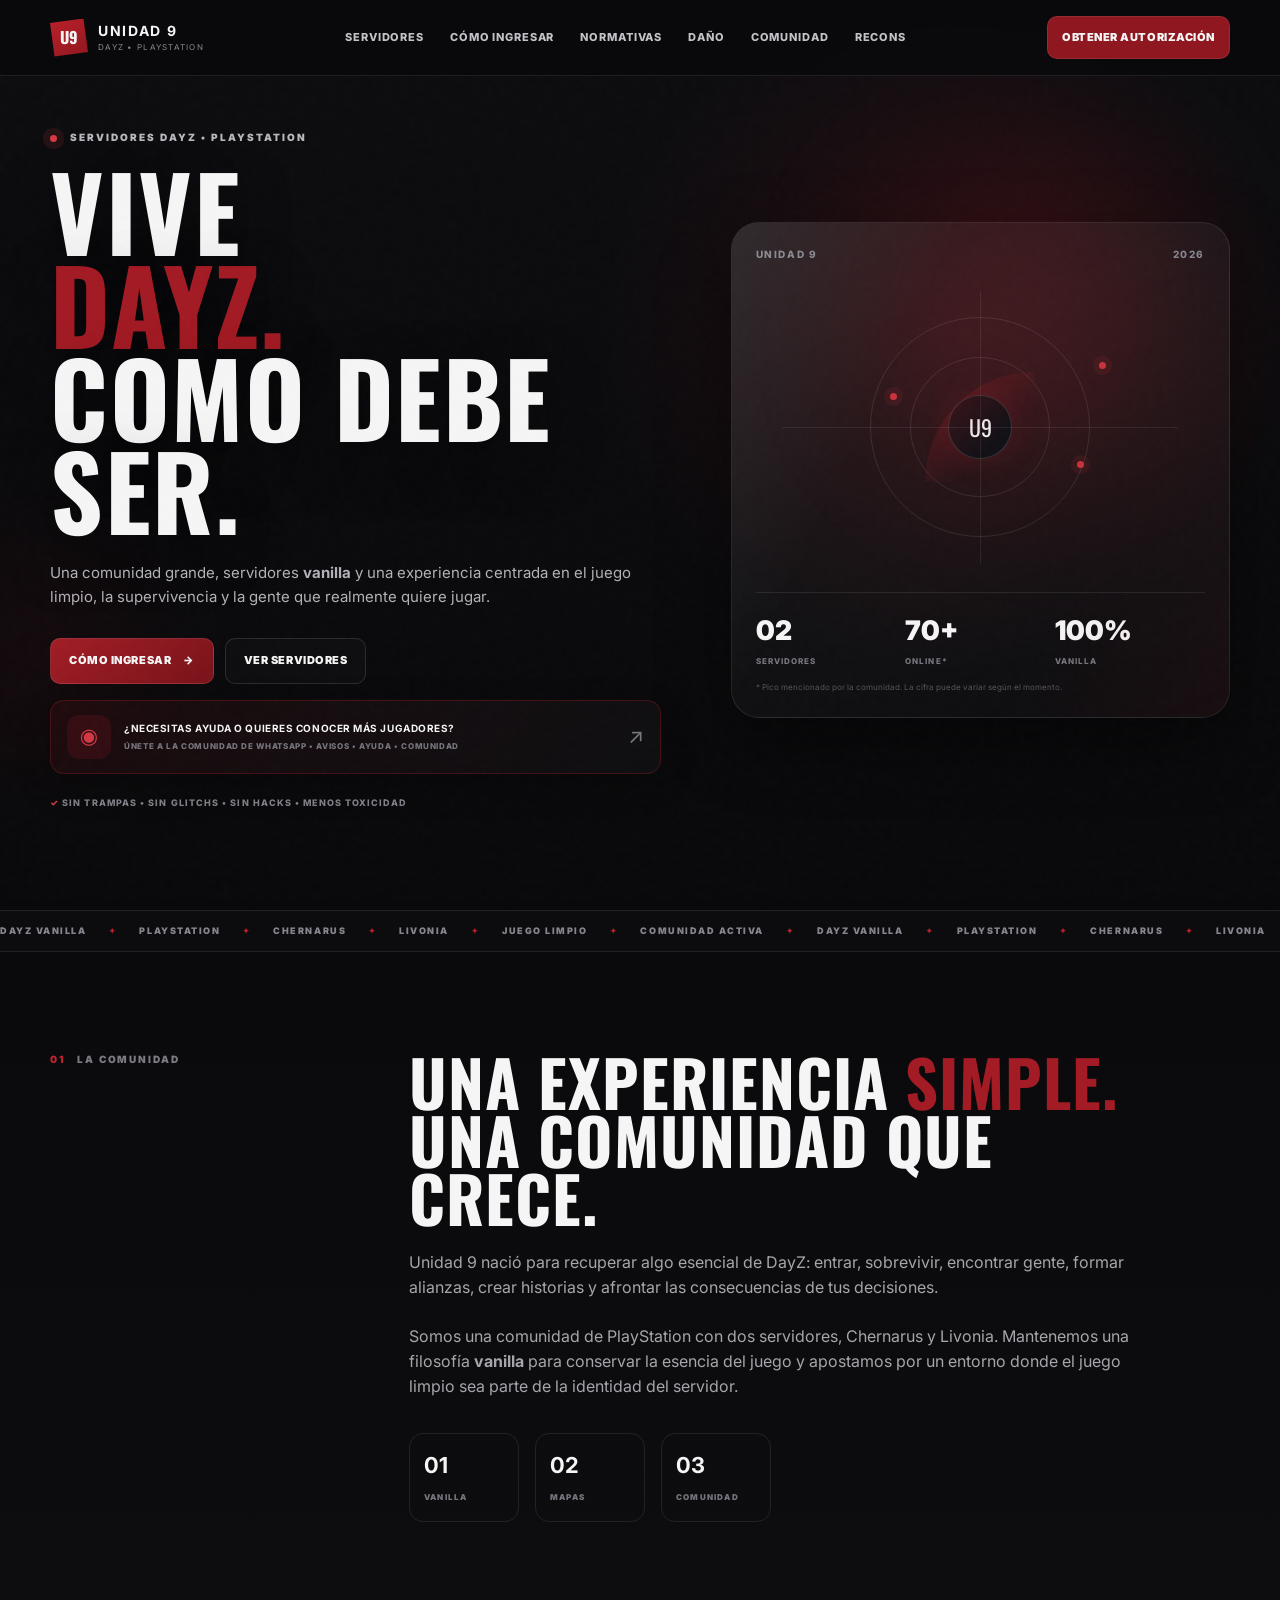
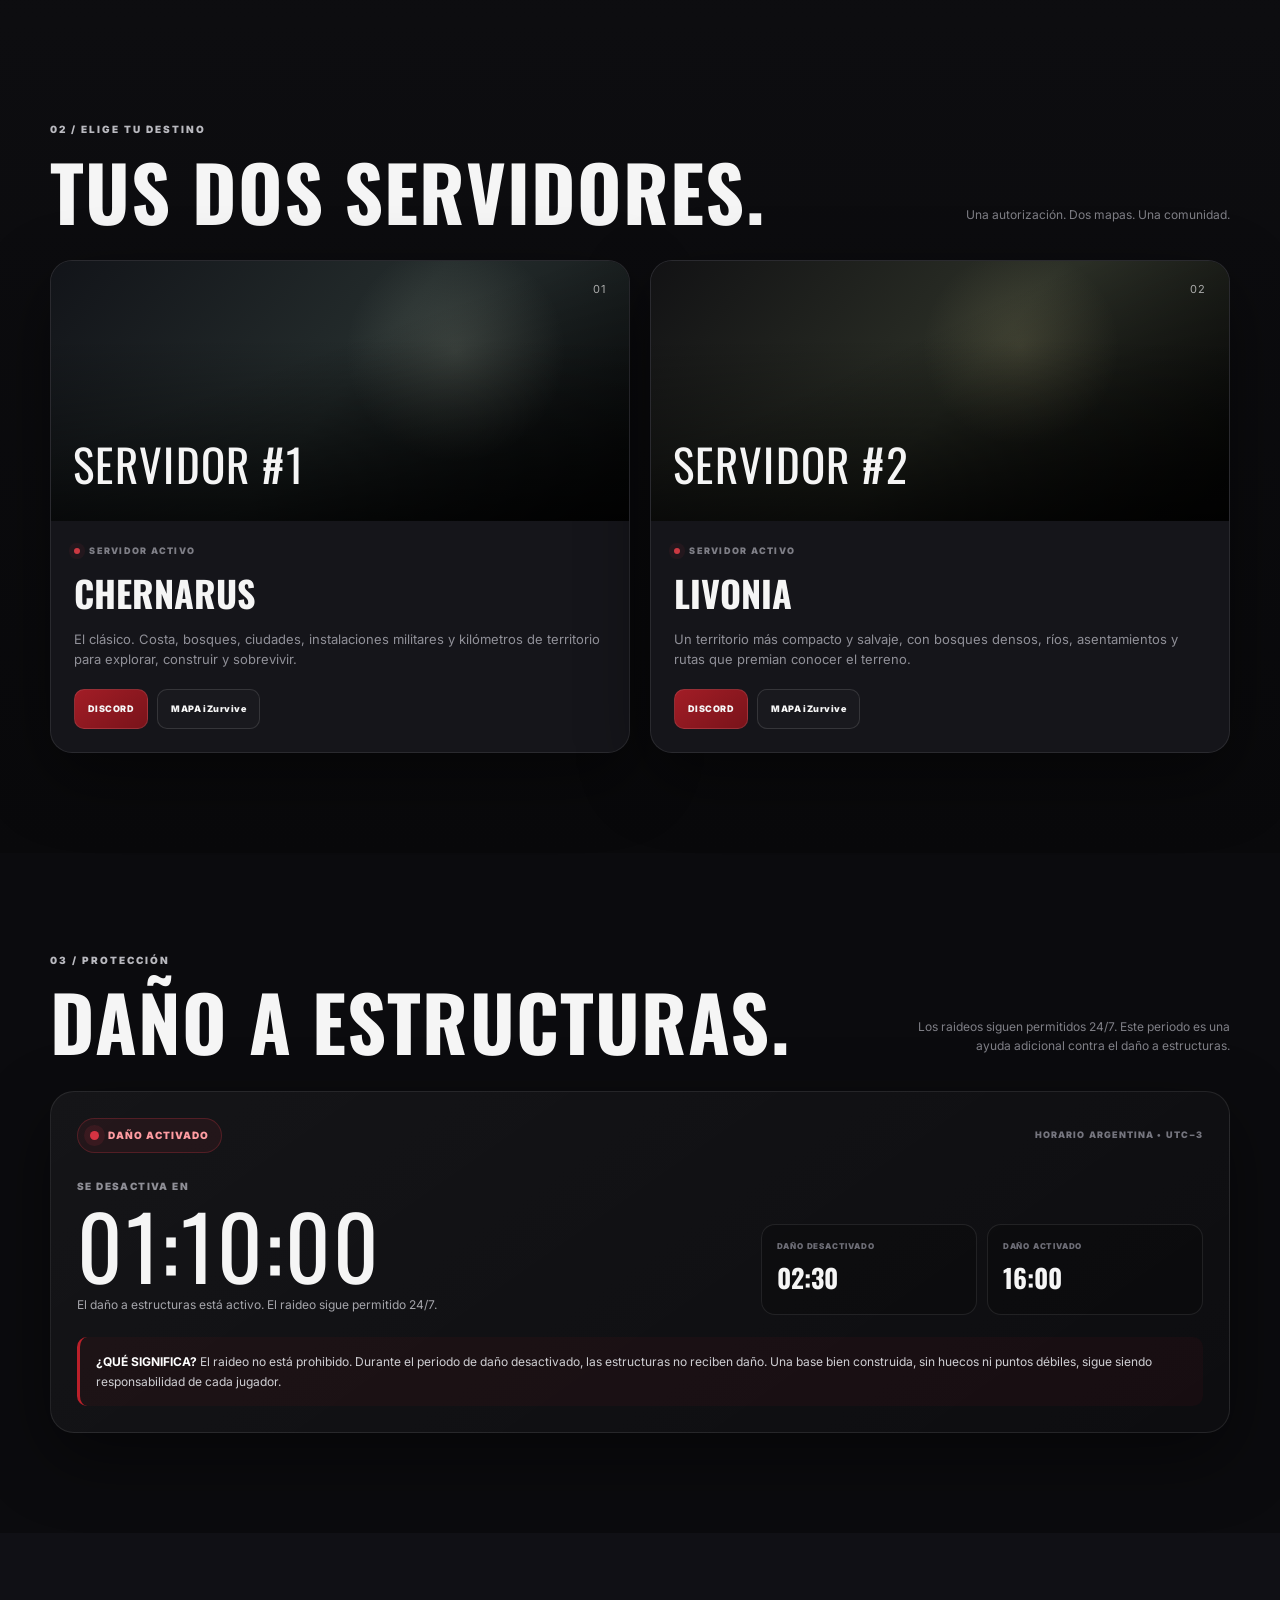
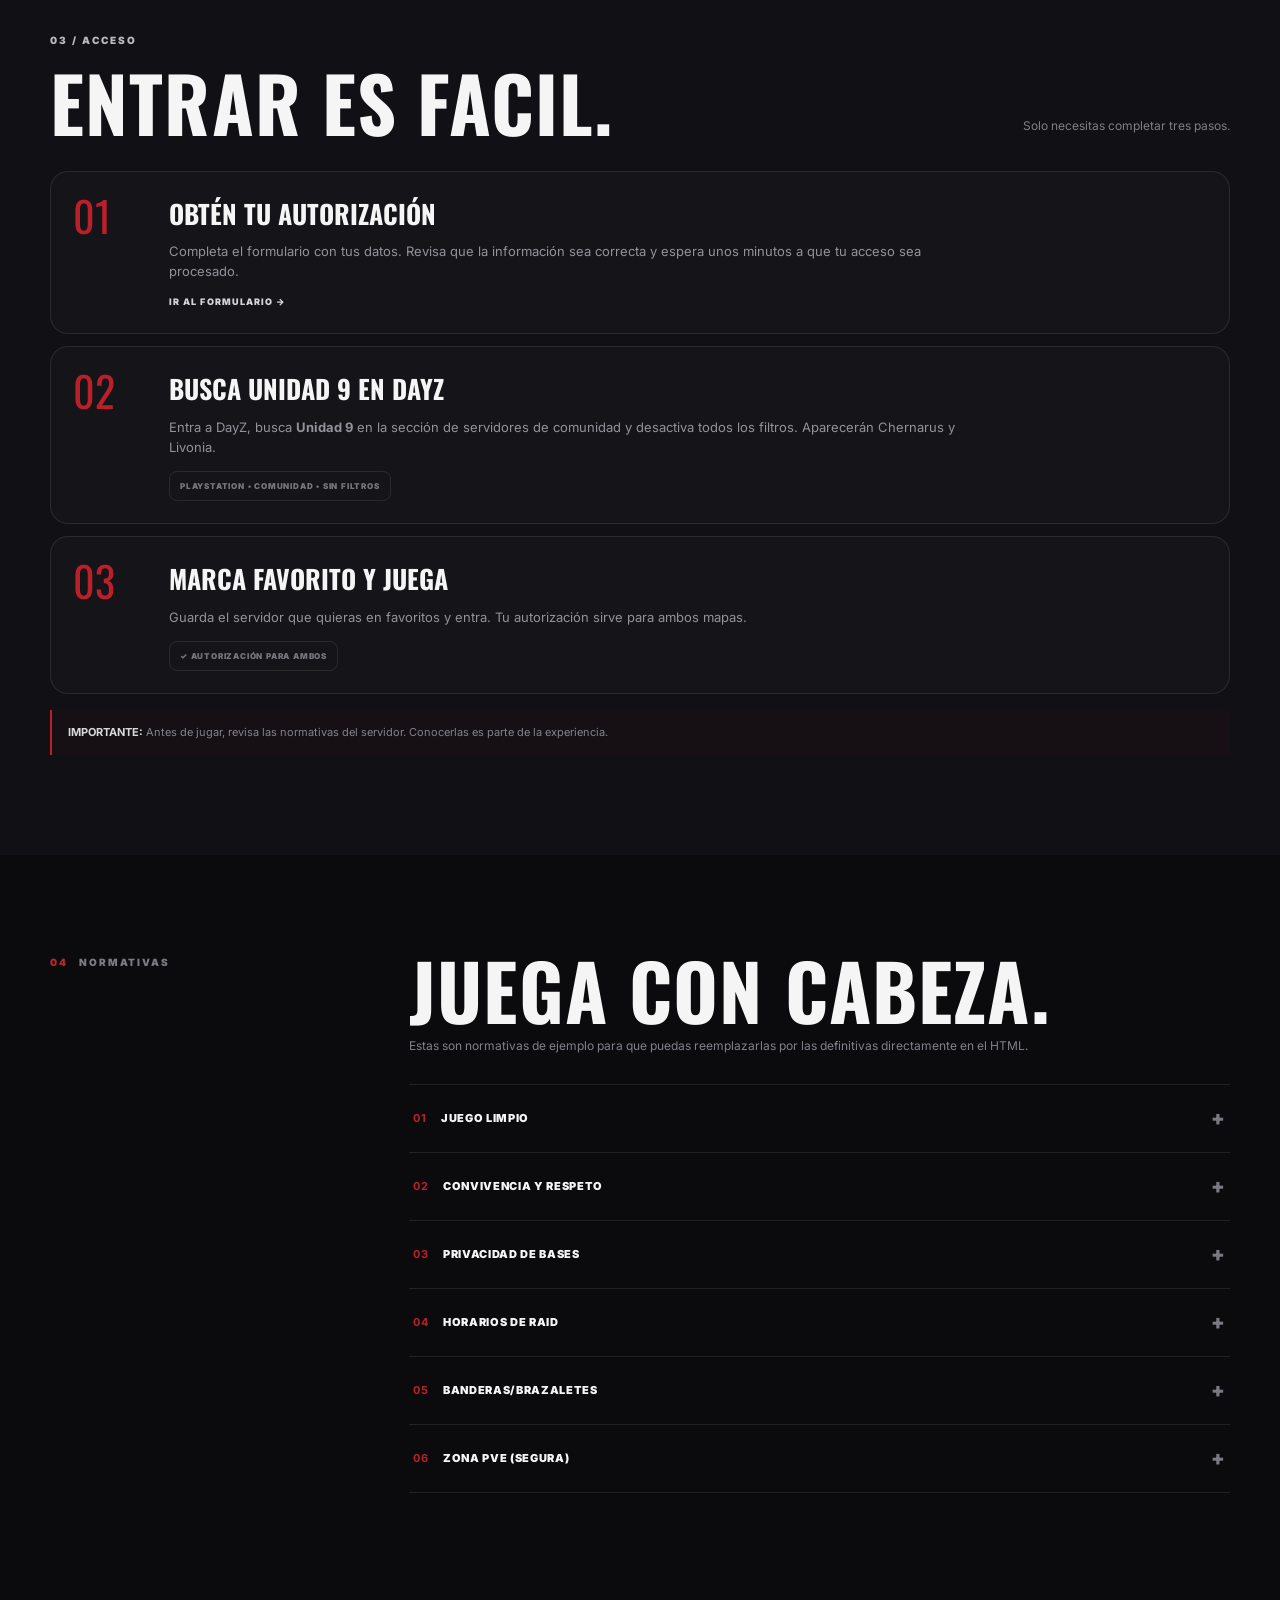
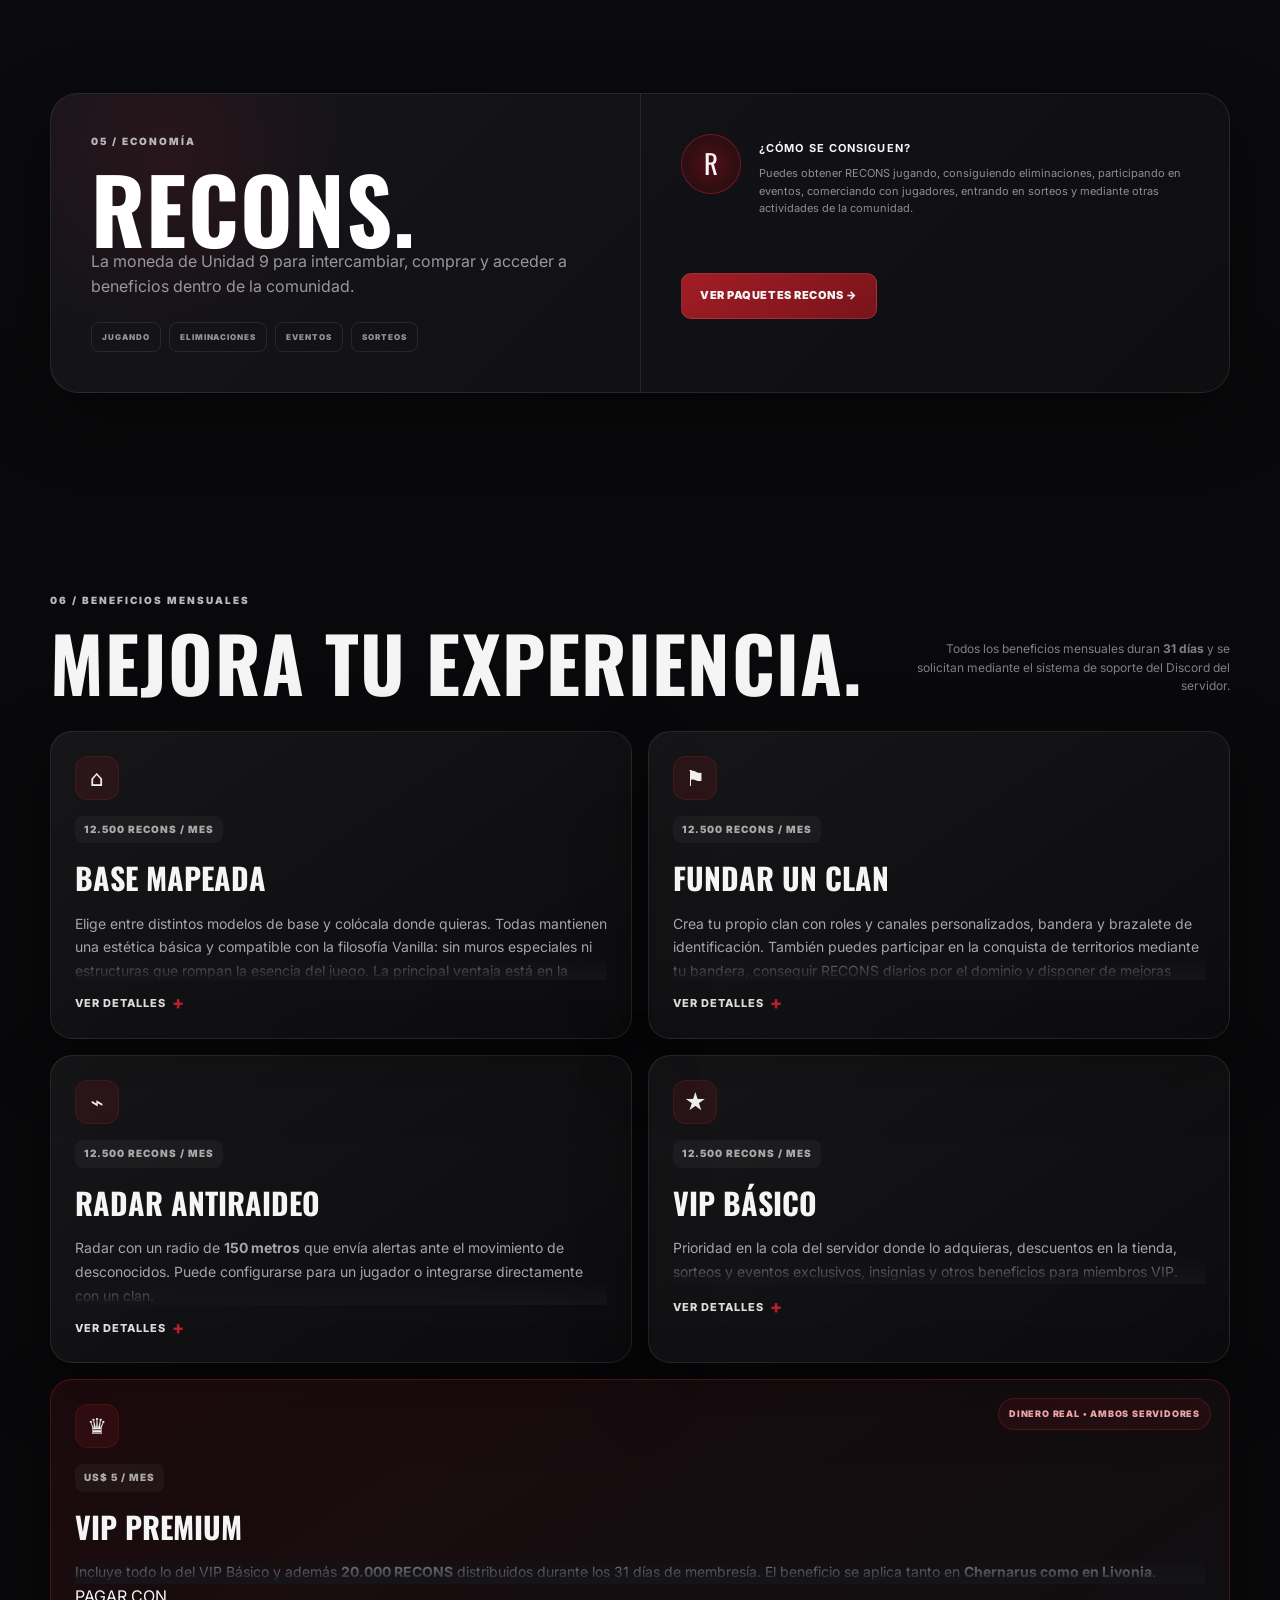
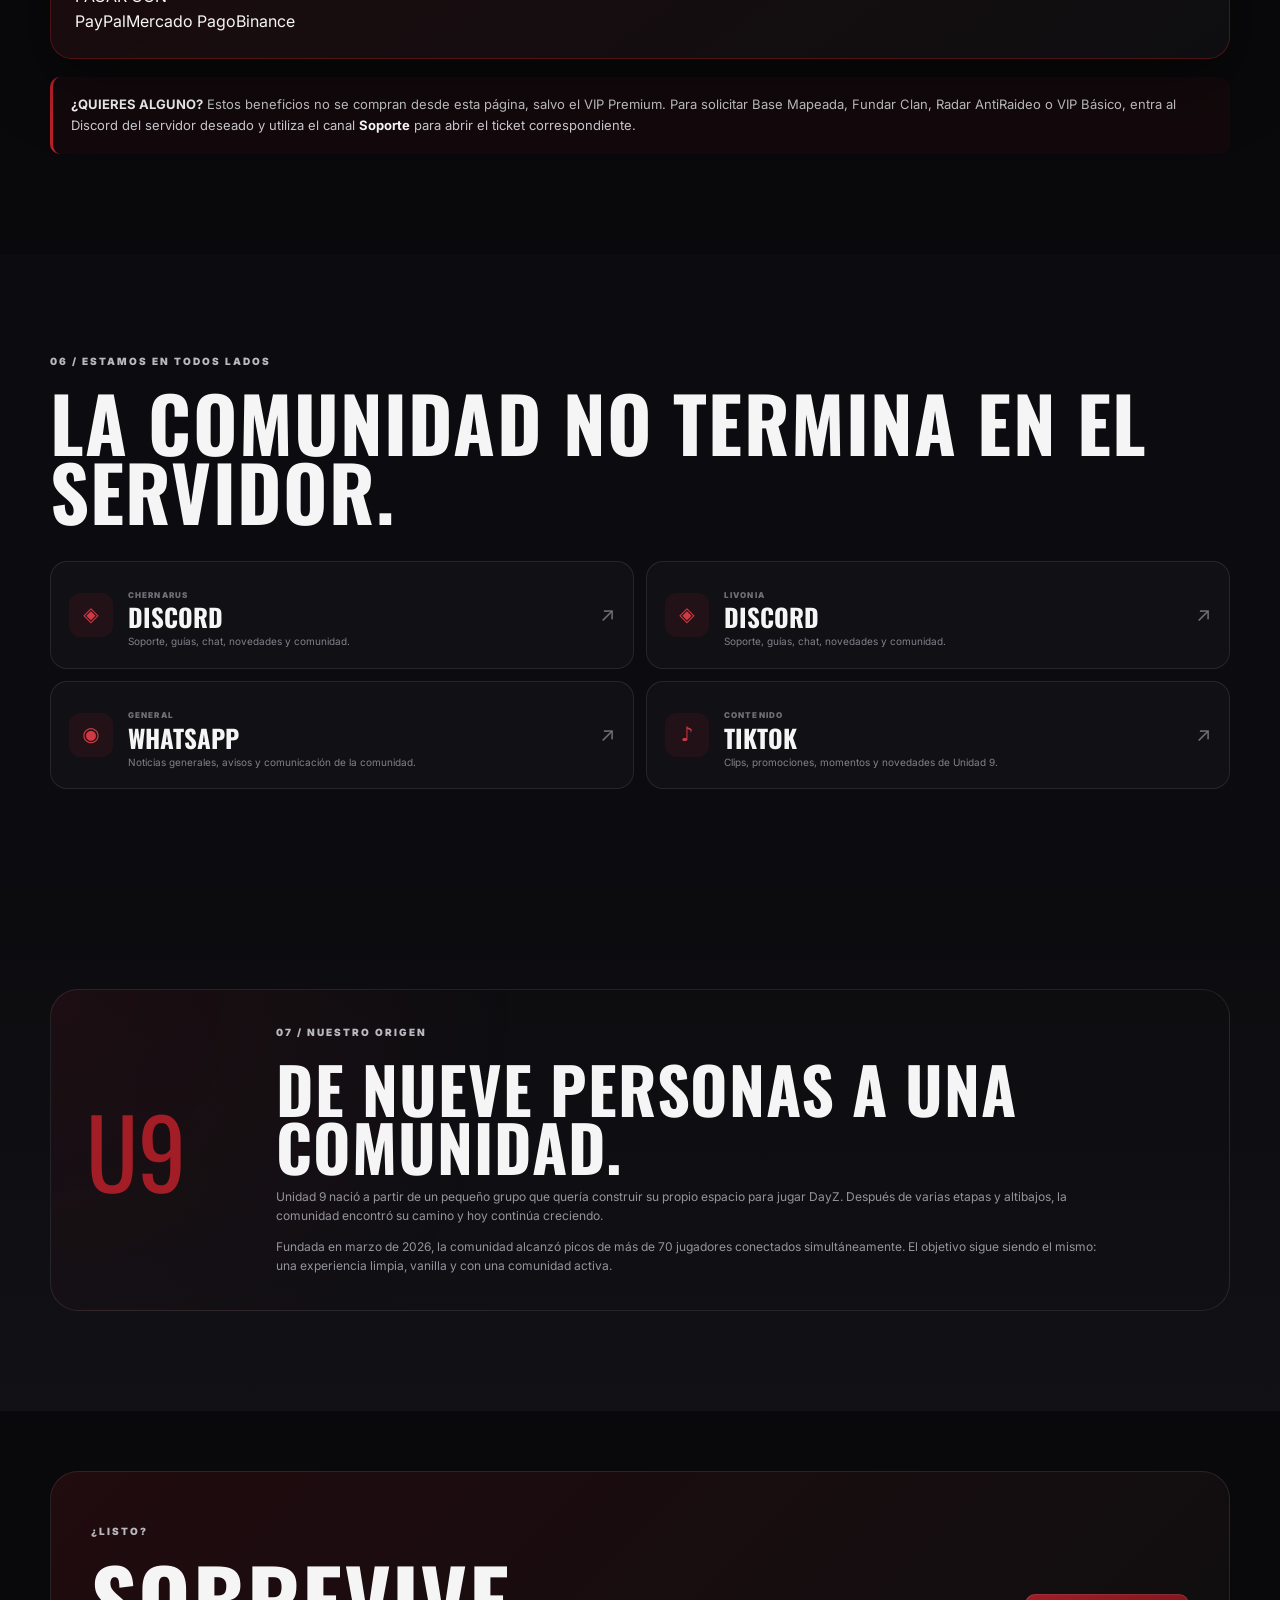
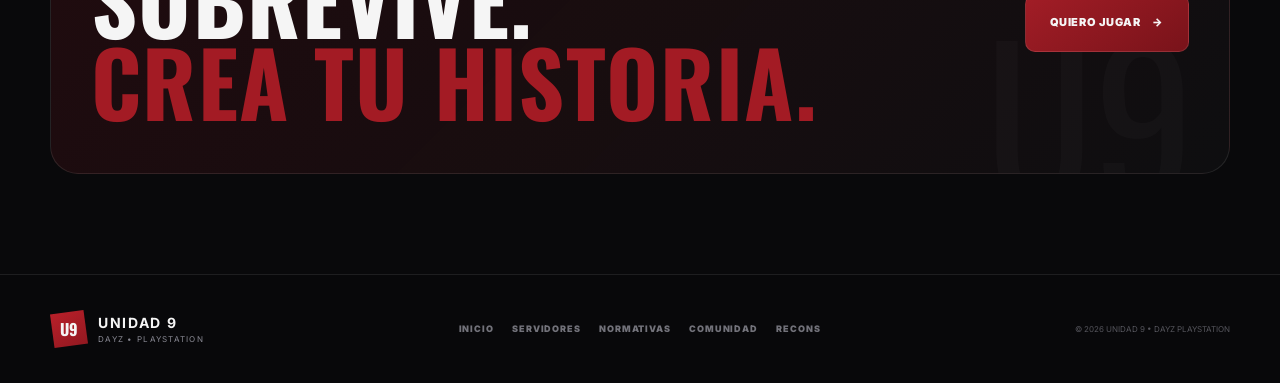
==== commit b1c2f168: "Reemplazar sitio por version local6" ====
--- a/index.html
+++ b/index.html
@@ -10,7 +10,7 @@
   <link rel="preconnect" href="https://fonts.googleapis.com">
   <link rel="preconnect" href="https://fonts.gstatic.com" crossorigin>
   <link href="https://fonts.googleapis.com/css2?family=Inter:wght@400;500;600;700;800;900&family=Oswald:wght@500;600;700&display=swap" rel="stylesheet">
-  <link rel="stylesheet" href="assets/styles.css">
+  <link rel="stylesheet" href="assets/styles.css?v=20260904-whatsapp2">
 
 <style>
 .benefit-grid{display:grid;grid-template-columns:repeat(2,1fr);gap:16px}.benefit-card{position:relative;border:1px solid var(--line);border-radius:22px;background:linear-gradient(145deg,rgba(255,255,255,.055),rgba(255,255,255,.015));padding:24px;box-shadow:var(--shadow);overflow:hidden}.benefit-card:hover{border-color:rgba(187,32,42,.45);transform:translateY(-4px)}.benefit-card h3{font-family:Oswald,sans-serif;font-size:30px;margin:12px 0 10px}.benefit-card p{color:var(--muted);line-height:1.7;font-size:14px}.benefit-icon{width:44px;height:44px;display:grid;place-items:center;border-radius:13px;background:rgba(187,32,42,.13);border:1px solid rgba(187,32,42,.2);font-size:22px;color:#eee}.benefit-tag{display:inline-block;margin-top:16px;padding:6px 9px;border-radius:8px;background:rgba(255,255,255,.04);font-size:10px;font-weight:900;letter-spacing:1px;color:#aaa}.benefit-more{margin-top:12px;border:0;background:transparent;color:#ddd;padding:0;font:800 11px Inter,sans-serif;letter-spacing:1px;cursor:pointer}.benefit-more span{color:var(--red2);font-size:18px;vertical-align:-2px;margin-left:3px}.premium-card{grid-column:1/-1;background:linear-gradient(145deg,rgba(143,24,32,.15),rgba(255,255,255,.025));border-color:rgba(187,32,42,.35)}.premium-badge{position:absolute;right:18px;top:18px;font-size:9px;font-weight:900;letter-spacing:.8px;color:#e9a4a8;border:1px solid rgba(187,32,42,.28);background:rgba(187,32,42,.1);padding:8px 10px;border-radius:999px}.premium-daily{font-family:Oswald,sans-serif;font-size:28px;color:#fff;margin:14px 0}.premium-pay{grid-template-columns:repeat(3,1fr)}.benefit-shop-note{margin-top:18px;padding:17px 18px;border-left:3px solid var(--red2);background:rgba(143,24,32,.08);border-radius:10px;color:#cfcfd3;line-height:1.65;font-size:13px}.benefit-shop-note strong{color:#fff}@media(max-width:700px){.benefit-grid{grid-template-columns:1fr}.premium-card{grid-column:auto}.premium-badge{position:static;display:inline-block;margin-bottom:14px}.premium-pay{grid-template-columns:1fr}}
@@ -224,6 +224,6 @@
 
   <button class="floating-top" id="toTop" aria-label="Volver arriba">↑</button>
   <script src="assets/config.js"></script>
-  <script src="assets/script.js"></script>
+  <script src="assets/script.js?v=20260904-whatsapp2"></script>
 </body>
 </html>
--- a/assets/styles.css
+++ b/assets/styles.css
@@ -39,3 +39,16 @@
 .damage-note{padding:15px 16px;border-left:3px solid var(--red2);background:rgba(143,24,32,.08);border-radius:10px;color:#cfcfd3;font-size:12px;line-height:1.65}
 .damage-note strong{color:#fff}
 @media(max-width:700px){.damage-panel{padding:19px;border-radius:20px}.damage-main{grid-template-columns:1fr;gap:18px}.damage-countdown{font-size:clamp(52px,15vw,76px)}.damage-times{grid-template-columns:1fr 1fr}.damage-zone{width:100%}}
+
+/* WhatsApp hero — mobile hardening */
+.hero-whatsapp{display:grid !important;visibility:visible !important;}
+.hero-whatsapp-copy{min-width:0;}
+.hero-whatsapp-copy strong,.hero-whatsapp-copy small{overflow-wrap:anywhere;}
+@media(max-width:600px){
+  .hero-whatsapp{display:grid !important;grid-template-columns:40px minmax(0,1fr) 24px !important;align-items:center !important;width:100% !important;min-height:70px !important;margin-top:16px !important;padding:13px !important;border:1px solid rgba(187,32,42,.42) !important;border-radius:14px !important;background:linear-gradient(135deg,rgba(143,24,32,.16),rgba(255,255,255,.035)) !important;box-shadow:0 12px 35px rgba(0,0,0,.22) !important;opacity:1 !important;transform:none !important;overflow:hidden !important;}
+  .hero-whatsapp-icon{display:grid !important;width:40px !important;height:40px !important;place-items:center !important;border-radius:12px !important;background:rgba(187,32,42,.16) !important;color:#d13944 !important;font-size:20px !important;}
+  .hero-whatsapp-copy{display:flex !important;flex-direction:column !important;gap:4px !important;min-width:0 !important;}
+  .hero-whatsapp-copy strong{display:block !important;font-size:9px !important;line-height:1.35 !important;letter-spacing:.055em !important;color:#fff !important;}
+  .hero-whatsapp-copy small{display:block !important;font-size:7px !important;line-height:1.45 !important;color:#8f8f97 !important;letter-spacing:.08em !important;font-weight:800 !important;}
+  .hero-whatsapp-arrow{display:grid !important;place-items:center !important;font-size:20px !important;color:#aaa !important;}
+}
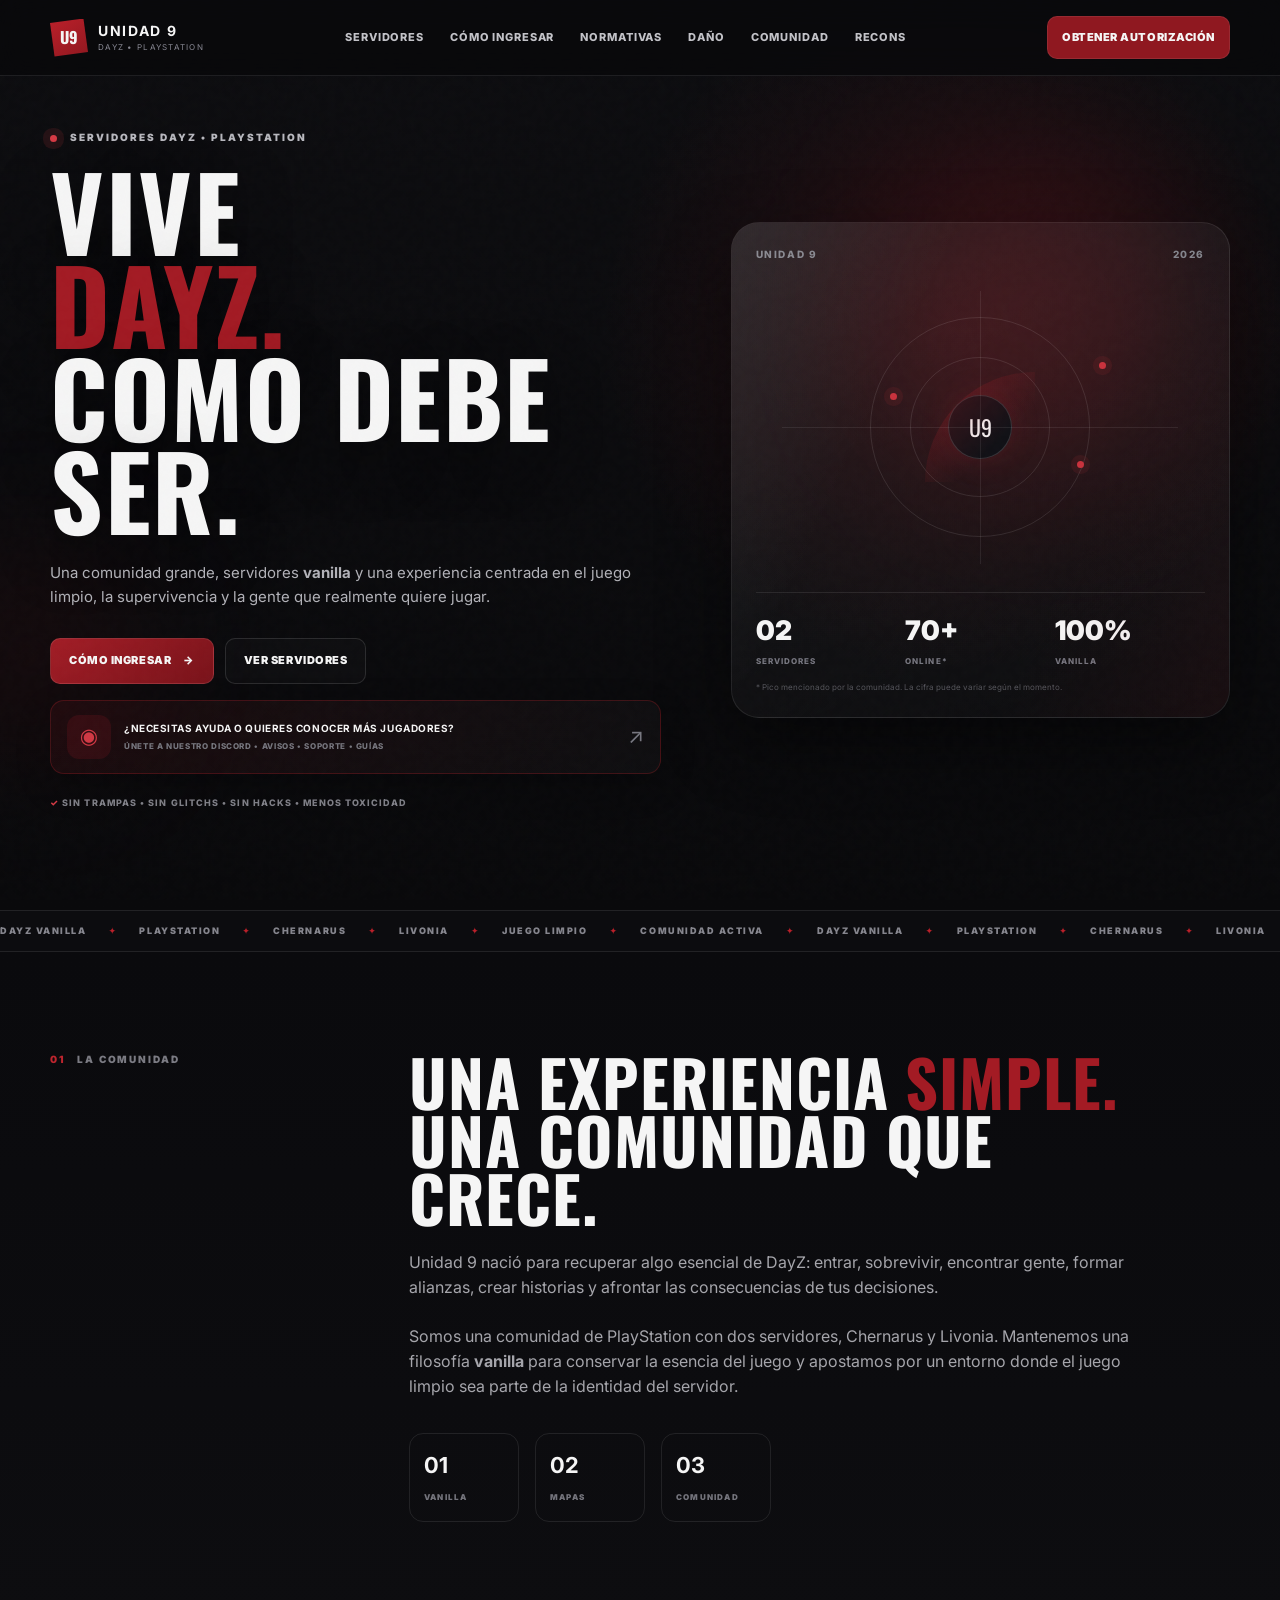
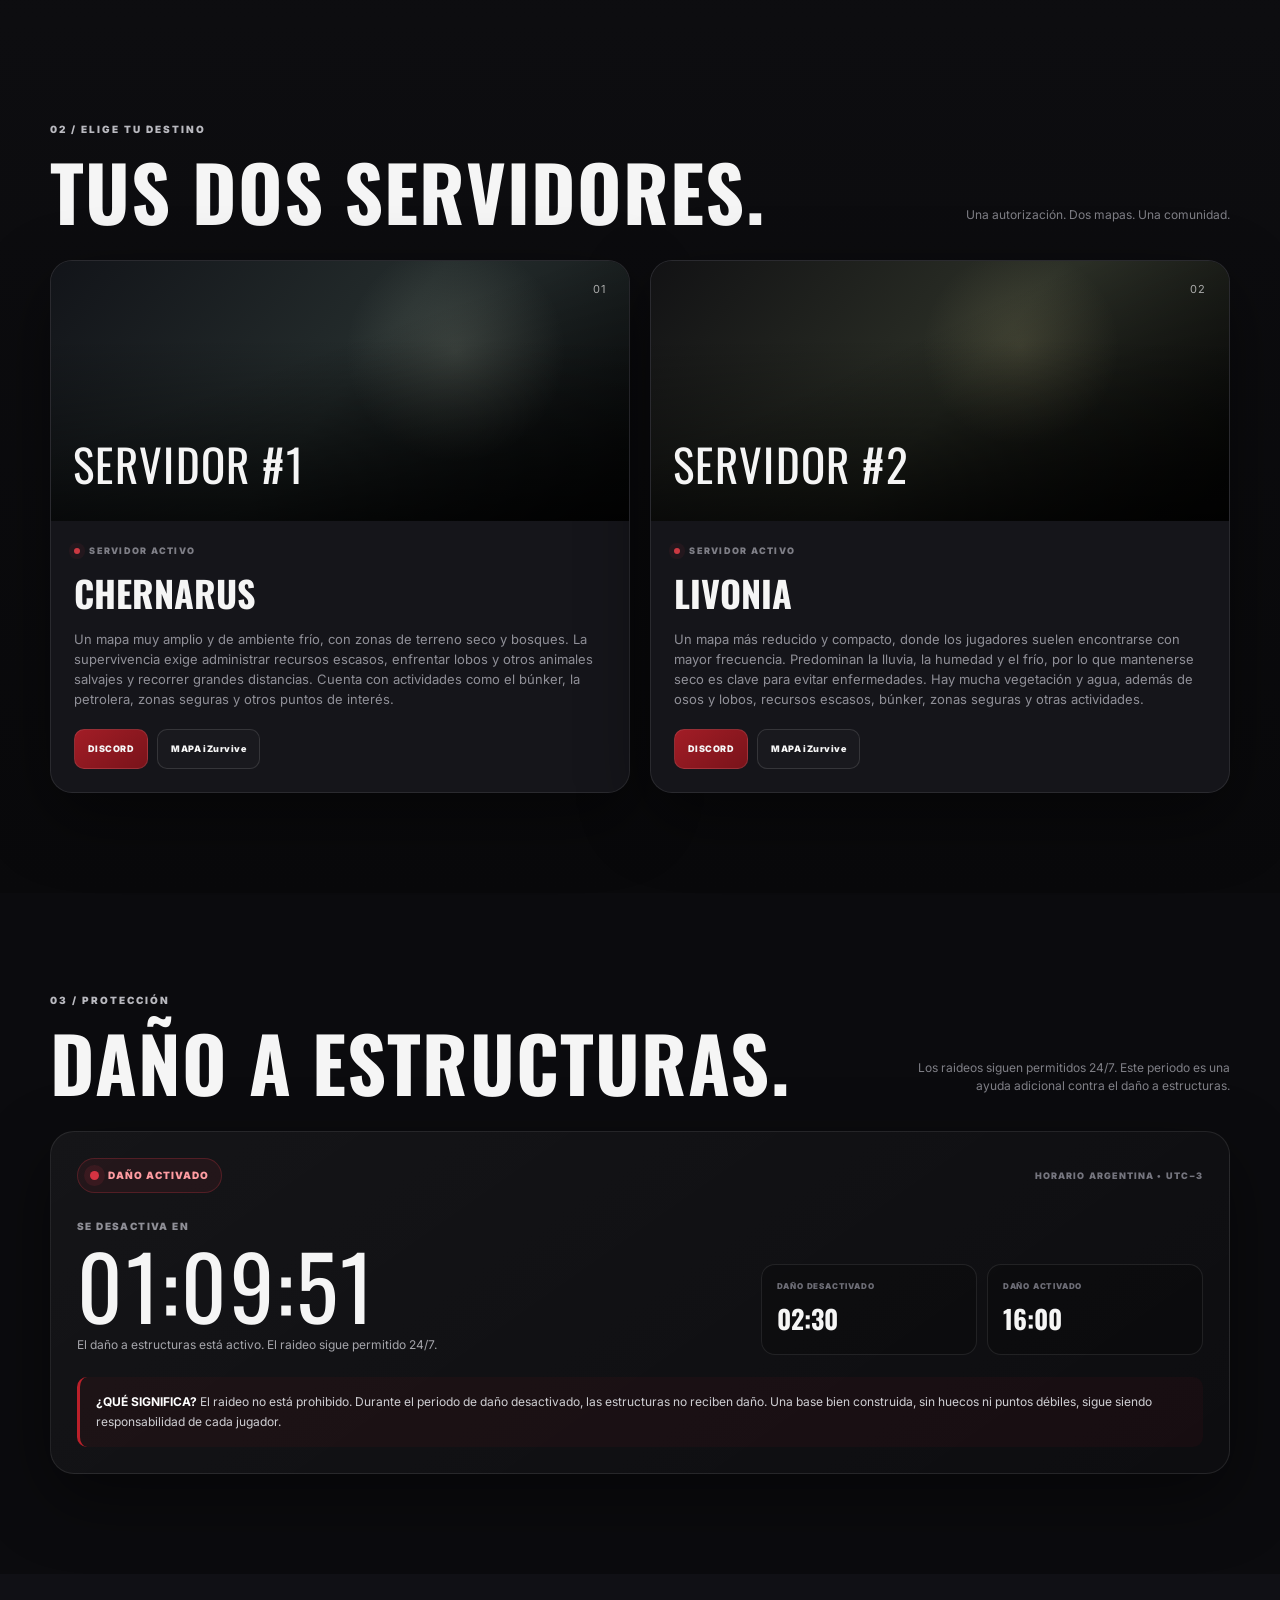
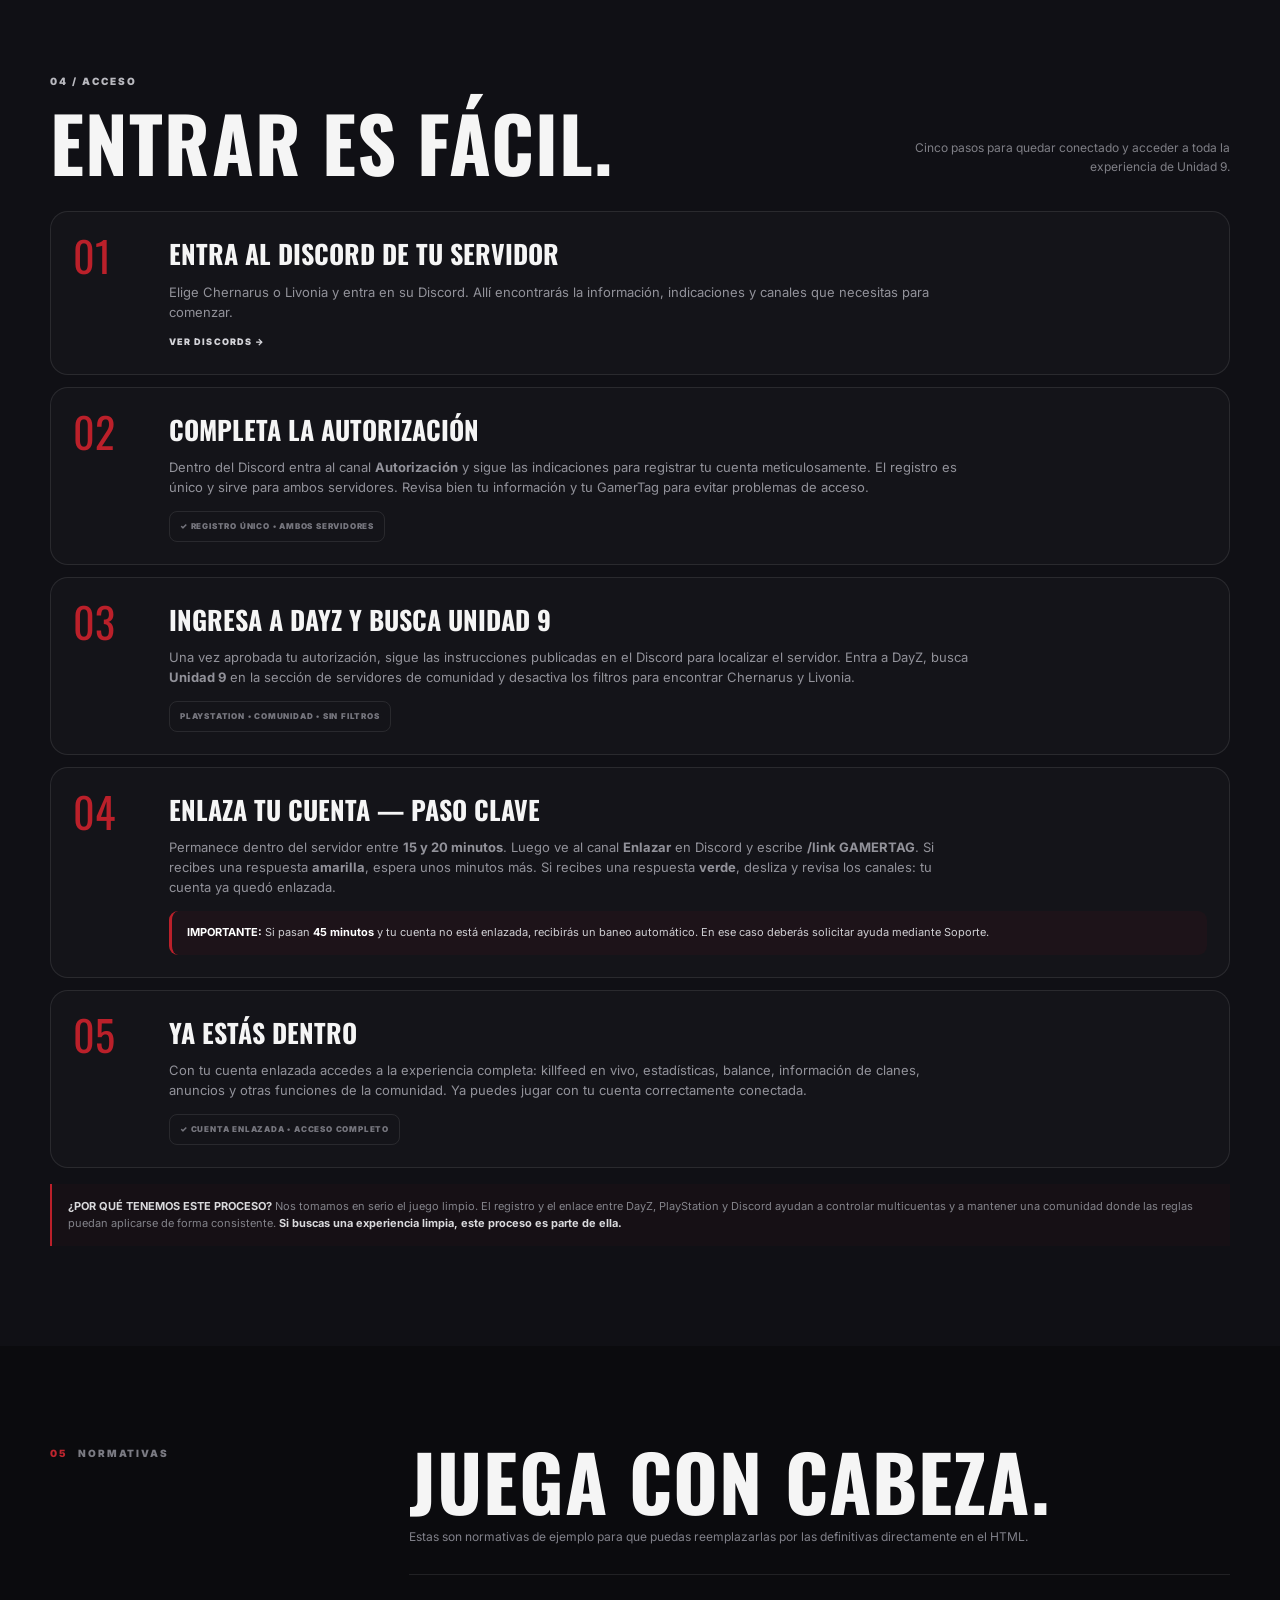
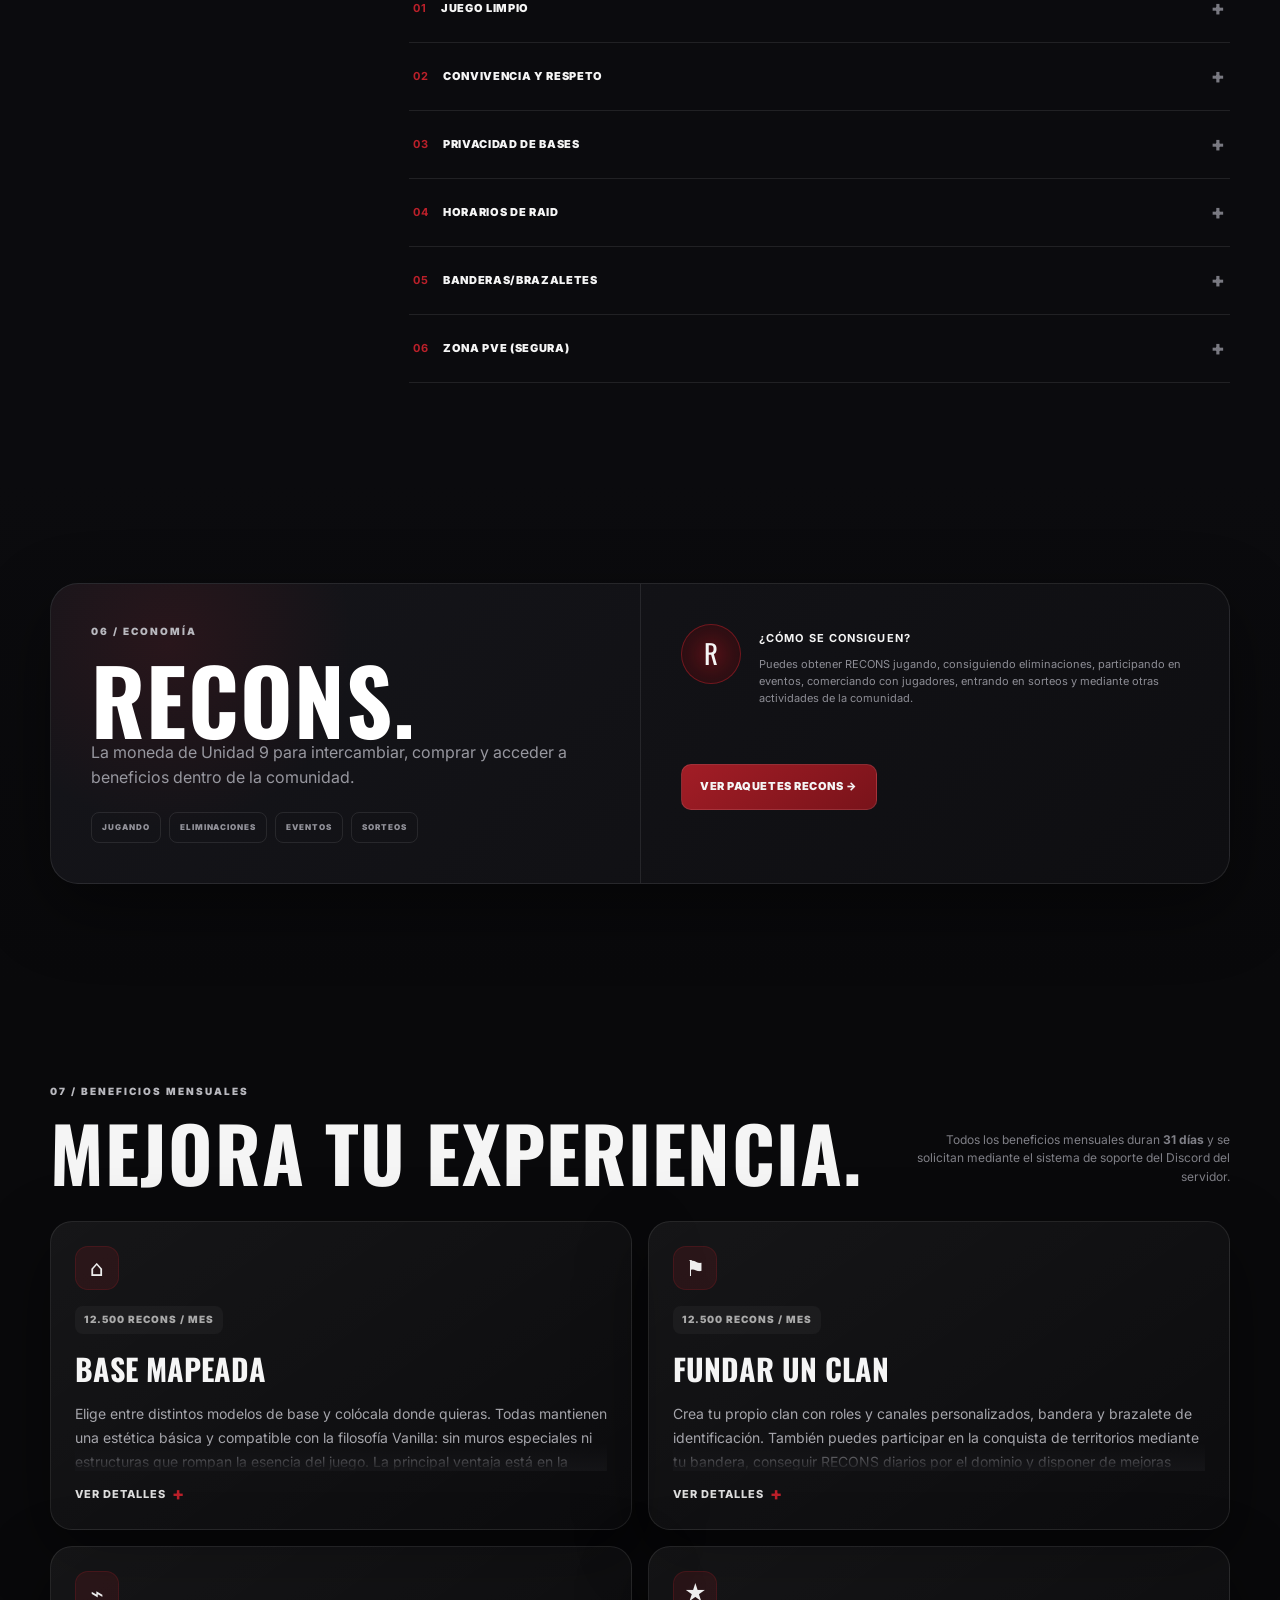
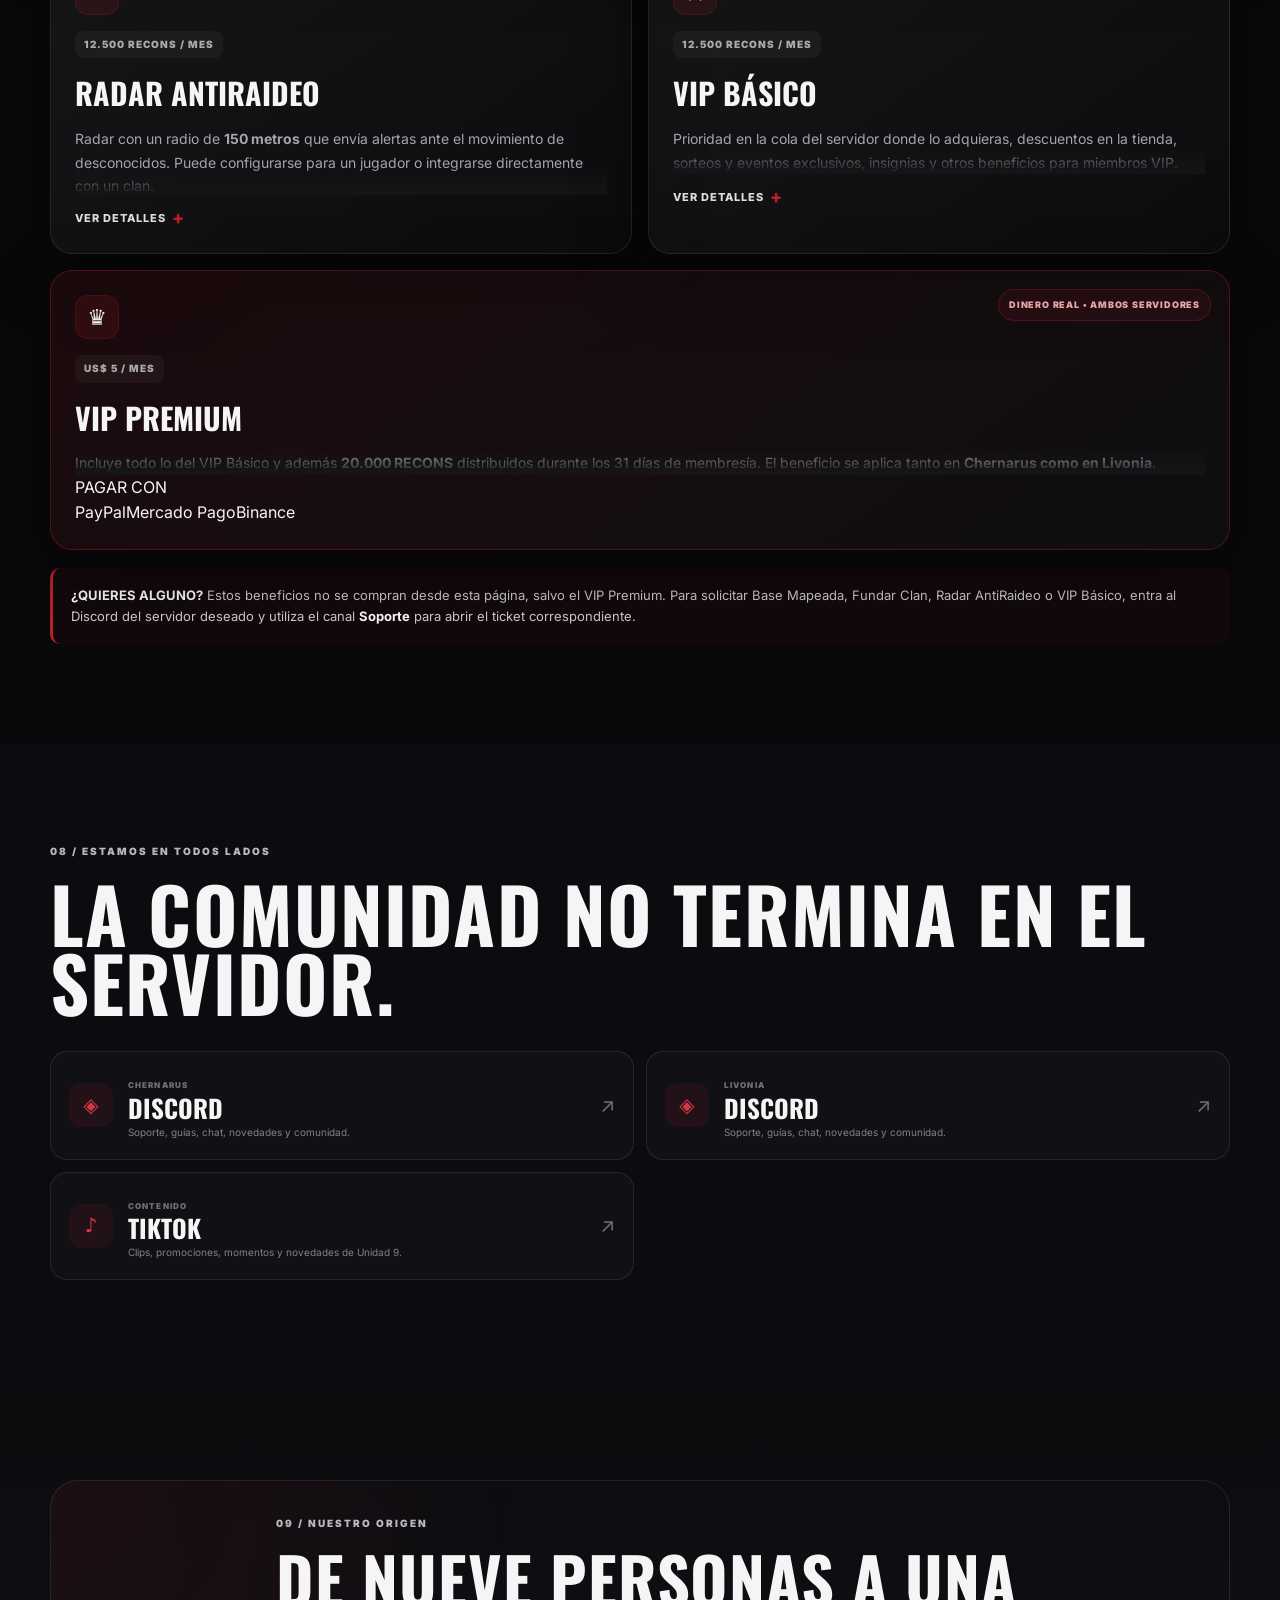
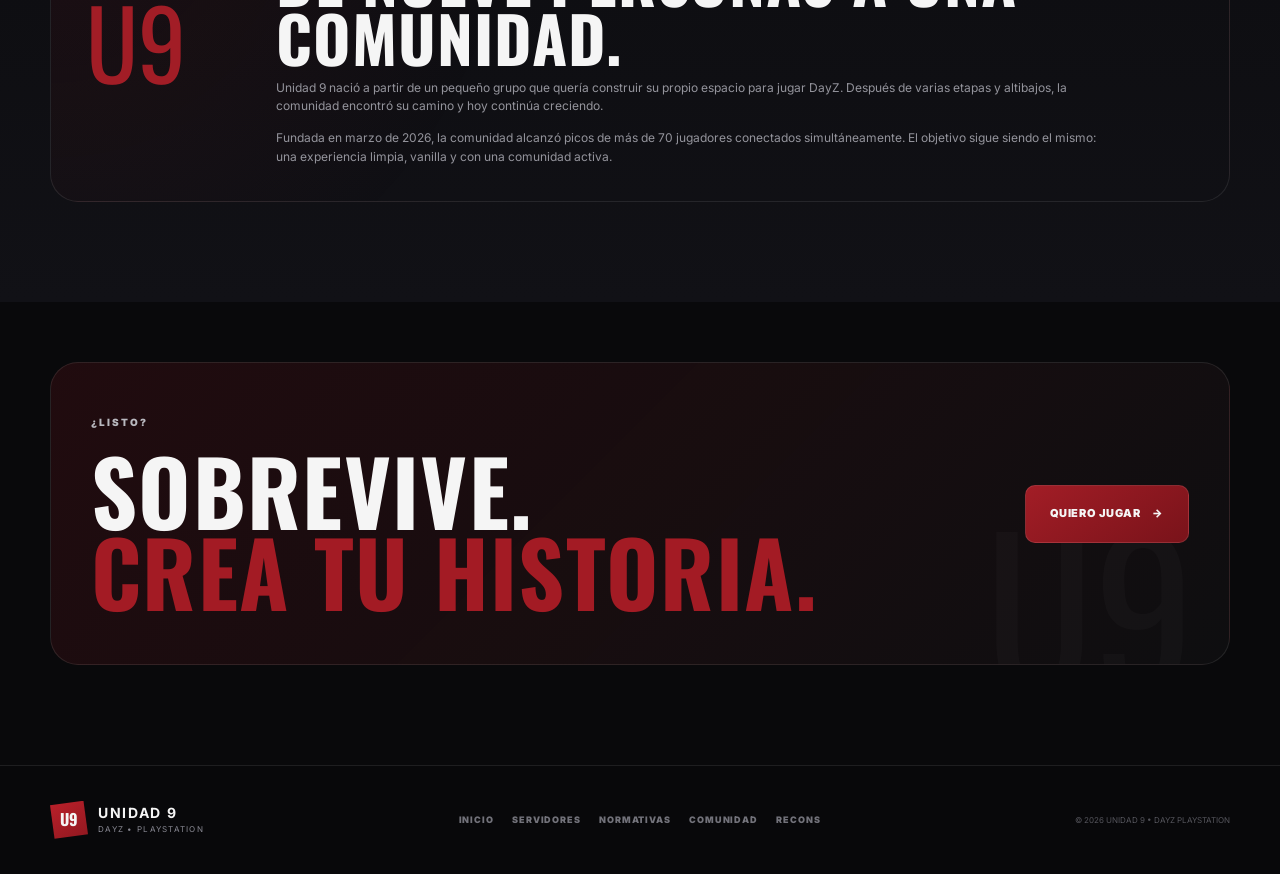
==== commit 91c7e305: "Reemplazar sitio por version local7" ====
--- a/index.html
+++ b/index.html
@@ -10,7 +10,7 @@
   <link rel="preconnect" href="https://fonts.googleapis.com">
   <link rel="preconnect" href="https://fonts.gstatic.com" crossorigin>
   <link href="https://fonts.googleapis.com/css2?family=Inter:wght@400;500;600;700;800;900&family=Oswald:wght@500;600;700&display=swap" rel="stylesheet">
-  <link rel="stylesheet" href="assets/styles.css?v=20260904-whatsapp2">
+  <link rel="stylesheet" href="assets/styles.css?v=20260917-u9">
 
 <style>
 .benefit-grid{display:grid;grid-template-columns:repeat(2,1fr);gap:16px}.benefit-card{position:relative;border:1px solid var(--line);border-radius:22px;background:linear-gradient(145deg,rgba(255,255,255,.055),rgba(255,255,255,.015));padding:24px;box-shadow:var(--shadow);overflow:hidden}.benefit-card:hover{border-color:rgba(187,32,42,.45);transform:translateY(-4px)}.benefit-card h3{font-family:Oswald,sans-serif;font-size:30px;margin:12px 0 10px}.benefit-card p{color:var(--muted);line-height:1.7;font-size:14px}.benefit-icon{width:44px;height:44px;display:grid;place-items:center;border-radius:13px;background:rgba(187,32,42,.13);border:1px solid rgba(187,32,42,.2);font-size:22px;color:#eee}.benefit-tag{display:inline-block;margin-top:16px;padding:6px 9px;border-radius:8px;background:rgba(255,255,255,.04);font-size:10px;font-weight:900;letter-spacing:1px;color:#aaa}.benefit-more{margin-top:12px;border:0;background:transparent;color:#ddd;padding:0;font:800 11px Inter,sans-serif;letter-spacing:1px;cursor:pointer}.benefit-more span{color:var(--red2);font-size:18px;vertical-align:-2px;margin-left:3px}.premium-card{grid-column:1/-1;background:linear-gradient(145deg,rgba(143,24,32,.15),rgba(255,255,255,.025));border-color:rgba(187,32,42,.35)}.premium-badge{position:absolute;right:18px;top:18px;font-size:9px;font-weight:900;letter-spacing:.8px;color:#e9a4a8;border:1px solid rgba(187,32,42,.28);background:rgba(187,32,42,.1);padding:8px 10px;border-radius:999px}.premium-daily{font-family:Oswald,sans-serif;font-size:28px;color:#fff;margin:14px 0}.premium-pay{grid-template-columns:repeat(3,1fr)}.benefit-shop-note{margin-top:18px;padding:17px 18px;border-left:3px solid var(--red2);background:rgba(143,24,32,.08);border-radius:10px;color:#cfcfd3;line-height:1.65;font-size:13px}.benefit-shop-note strong{color:#fff}@media(max-width:700px){.benefit-grid{grid-template-columns:1fr}.premium-card{grid-column:auto}.premium-badge{position:static;display:inline-block;margin-bottom:14px}.premium-pay{grid-template-columns:1fr}}
@@ -46,10 +46,10 @@
             <a class="btn btn-primary" href="#como-ingresar">CÓMO INGRESAR <span>→</span></a>
             <a class="btn btn-ghost" href="#servidores">VER SERVIDORES</a>
           </div>
-          <a class="hero-whatsapp reveal delay-2" data-link="whatsapp" href="#" target="_blank" rel="noopener noreferrer">
-            <span class="hero-whatsapp-icon">◉</span>
-            <span class="hero-whatsapp-copy"><strong>¿NECESITAS AYUDA O QUIERES CONOCER MÁS JUGADORES?</strong><small>ÚNETE A LA COMUNIDAD DE WHATSAPP • AVISOS • AYUDA • COMUNIDAD</small></span>
-            <span class="hero-whatsapp-arrow">↗</span>
+          <a class="hero-discord reveal delay-2" href="#comunidad">
+            <span class="hero-discord-icon">◉</span>
+            <span class="hero-discord-copy"><strong>¿NECESITAS AYUDA O QUIERES CONOCER MÁS JUGADORES?</strong><small>ÚNETE A NUESTRO DISCORD • AVISOS • SOPORTE • GUÍAS</small></span>
+            <span class="hero-discord-arrow">↗</span>
           </a>
           <div class="hero-proof"><span>✓</span> SIN TRAMPAS • SIN GLITCHS • SIN HACKS • MENOS TOXICIDAD</div>
         </div>
@@ -94,7 +94,7 @@
             <div class="server-body">
               <div class="server-status"><span class="status-dot"></span> SERVIDOR ACTIVO</div>
               <h3>CHERNARUS</h3>
-              <p>El clásico. Costa, bosques, ciudades, instalaciones militares y kilómetros de territorio para explorar, construir y sobrevivir.</p>
+              <p>Un mapa muy amplio y de ambiente frío, con zonas de terreno seco y bosques. La supervivencia exige administrar recursos escasos, enfrentar lobos y otros animales salvajes y recorrer grandes distancias. Cuenta con actividades como el búnker, la petrolera, zonas seguras y otros puntos de interés.</p>
               <div class="server-buttons"><a class="btn btn-small btn-primary" data-link="discordChernarus" href="#">DISCORD</a><a class="btn btn-small btn-ghost" data-link="mapChernarus" href="#">MAPA iZurvive</a></div>
             </div>
           </article>
@@ -103,7 +103,7 @@
             <div class="server-body">
               <div class="server-status"><span class="status-dot"></span> SERVIDOR ACTIVO</div>
               <h3>LIVONIA</h3>
-              <p>Un territorio más compacto y salvaje, con bosques densos, ríos, asentamientos y rutas que premian conocer el terreno.</p>
+              <p>Un mapa más reducido y compacto, donde los jugadores suelen encontrarse con mayor frecuencia. Predominan la lluvia, la humedad y el frío, por lo que mantenerse seco es clave para evitar enfermedades. Hay mucha vegetación y agua, además de osos y lobos, recursos escasos, búnker, zonas seguras y otras actividades.</p>
               <div class="server-buttons"><a class="btn btn-small btn-primary" data-link="discordLivonia" href="#">DISCORD</a><a class="btn btn-small btn-ghost" data-link="mapLivonia" href="#">MAPA iZurvive</a></div>
             </div>
           </article>
@@ -139,19 +139,21 @@
     </section>
     <section class="section-pad access" id="como-ingresar">
       <div class="container">
-        <div class="section-head reveal"><div><div class="eyebrow">03 / ACCESO</div><h2>ENTRAR ES FACIL.</h2></div><p>Solo necesitas completar tres pasos.</p></div>
+        <div class="section-head reveal"><div><div class="eyebrow">04 / ACCESO</div><h2>ENTRAR ES FÁCIL.</h2></div><p>Cinco pasos para quedar conectado y acceder a toda la experiencia de Unidad 9.</p></div>
         <div class="steps">
-          <article class="step reveal"><div class="step-no">01</div><div><h3>OBTÉN TU AUTORIZACIÓN</h3><p>Completa el formulario con tus datos. Revisa que la información sea correcta y espera unos minutos a que tu acceso sea procesado.</p><a class="text-link" data-link="authorization" href="#">IR AL FORMULARIO →</a></div></article>
-          <article class="step reveal delay-1"><div class="step-no">02</div><div><h3>BUSCA UNIDAD 9 EN DAYZ</h3><p>Entra a DayZ, busca <strong>Unidad 9</strong> en la sección de servidores de comunidad y desactiva todos los filtros. Aparecerán Chernarus y Livonia.</p><span class="tip">PLAYSTATION • COMUNIDAD • SIN FILTROS</span></div></article>
-          <article class="step reveal delay-2"><div class="step-no">03</div><div><h3>MARCA FAVORITO Y JUEGA</h3><p>Guarda el servidor que quieras en favoritos y entra. Tu autorización sirve para ambos mapas.</p><span class="tip">✓ AUTORIZACIÓN PARA AMBOS</span></div></article>
-        </div>
-        <div class="access-note reveal"><strong>IMPORTANTE:</strong> Antes de jugar, revisa las normativas del servidor. Conocerlas es parte de la experiencia.</div>
+          <article class="step reveal"><div class="step-no">01</div><div><h3>ENTRA AL DISCORD DE TU SERVIDOR</h3><p>Elige Chernarus o Livonia y entra en su Discord. Allí encontrarás la información, indicaciones y canales que necesitas para comenzar.</p><a class="text-link" href="#servidores">VER DISCORDS →</a></div></article>
+          <article class="step reveal delay-1"><div class="step-no">02</div><div><h3>COMPLETA LA AUTORIZACIÓN</h3><p>Dentro del Discord entra al canal <strong>Autorización</strong> y sigue las indicaciones para registrar tu cuenta meticulosamente. El registro es único y sirve para ambos servidores. Revisa bien tu información y tu GamerTag para evitar problemas de acceso.</p><span class="tip">✓ REGISTRO ÚNICO • AMBOS SERVIDORES</span></div></article>
+          <article class="step reveal delay-2"><div class="step-no">03</div><div><h3>INGRESA A DAYZ Y BUSCA UNIDAD 9</h3><p>Una vez aprobada tu autorización, sigue las instrucciones publicadas en el Discord para localizar el servidor. Entra a DayZ, busca <strong>Unidad 9</strong> en la sección de servidores de comunidad y desactiva los filtros para encontrar Chernarus y Livonia.</p><span class="tip">PLAYSTATION • COMUNIDAD • SIN FILTROS</span></div></article>
+          <article class="step reveal"><div class="step-no">04</div><div><h3>ENLAZA TU CUENTA — PASO CLAVE</h3><p>Permanece dentro del servidor entre <strong>15 y 20 minutos</strong>. Luego ve al canal <strong>Enlazar</strong> en Discord y escribe <strong>/link GAMERTAG</strong>. Si recibes una respuesta <strong>amarilla</strong>, espera unos minutos más. Si recibes una respuesta <strong>verde</strong>, desliza y revisa los canales: tu cuenta ya quedó enlazada.</p><div class="step-warning"><strong>IMPORTANTE:</strong> Si pasan <strong>45 minutos</strong> y tu cuenta no está enlazada, recibirás un baneo automático. En ese caso deberás solicitar ayuda mediante Soporte.</div></div></article>
+          <article class="step reveal delay-1"><div class="step-no">05</div><div><h3>YA ESTÁS DENTRO</h3><p>Con tu cuenta enlazada accedes a la experiencia completa: killfeed en vivo, estadísticas, balance, información de clanes, anuncios y otras funciones de la comunidad. Ya puedes jugar con tu cuenta correctamente conectada.</p><span class="tip">✓ CUENTA ENLAZADA • ACCESO COMPLETO</span></div></article>
+        </div>
+        <div class="access-note reveal"><strong>¿POR QUÉ TENEMOS ESTE PROCESO?</strong> Nos tomamos en serio el juego limpio. El registro y el enlace entre DayZ, PlayStation y Discord ayudan a controlar multicuentas y a mantener una comunidad donde las reglas puedan aplicarse de forma consistente. <strong>Si buscas una experiencia limpia, este proceso es parte de ella.</strong></div>
       </div>
     </section>
 
     <section class="section-pad rules" id="normativas">
       <div class="container two-col rules-grid">
-        <div class="section-label reveal"><span>04</span> NORMATIVAS</div>
+        <div class="section-label reveal"><span>05</span> NORMATIVAS</div>
         <div class="rules-content reveal delay-1">
           <h2>JUEGA CON CABEZA.</h2>
           <p class="muted">Estas son normativas de ejemplo para que puedas reemplazarlas por las definitivas directamente en el HTML.</p>
@@ -175,14 +177,14 @@
 
     <section class="section-pad economy" id="economia">
       <div class="container economy-card reveal">
-        <div class="economy-main"><div class="eyebrow">05 / ECONOMÍA</div><h2>RECONS.</h2><p>La moneda de Unidad 9 para intercambiar, comprar y acceder a beneficios dentro de la comunidad.</p><div class="economy-pills"><span>JUGANDO</span><span>ELIMINACIONES</span><span>EVENTOS</span><span>SORTEOS</span></div></div>
+        <div class="economy-main"><div class="eyebrow">06 / ECONOMÍA</div><h2>RECONS.</h2><p>La moneda de Unidad 9 para intercambiar, comprar y acceder a beneficios dentro de la comunidad.</p><div class="economy-pills"><span>JUGANDO</span><span>ELIMINACIONES</span><span>EVENTOS</span><span>SORTEOS</span></div></div>
         <div class="economy-side"><div class="coin">R</div><div><strong>¿CÓMO SE CONSIGUEN?</strong><p>Puedes obtener RECONS jugando, consiguiendo eliminaciones, participando en eventos, comerciando con jugadores, entrando en sorteos y mediante otras actividades de la comunidad.</p></div><a class="btn btn-primary" href="recons.html">VER PAQUETES RECONS →</a></div>
       </div>
     </section>
 
     <section class="section-pad benefits" id="beneficios">
       <div class="container">
-        <div class="section-head"><div><div class="eyebrow">06 / BENEFICIOS MENSUALES</div><h2>MEJORA TU EXPERIENCIA.</h2></div><p>Todos los beneficios mensuales duran <strong>31 días</strong> y se solicitan mediante el sistema de soporte del Discord del servidor.</p></div>
+        <div class="section-head"><div><div class="eyebrow">07 / BENEFICIOS MENSUALES</div><h2>MEJORA TU EXPERIENCIA.</h2></div><p>Todos los beneficios mensuales duran <strong>31 días</strong> y se solicitan mediante el sistema de soporte del Discord del servidor.</p></div>
         <div class="benefit-grid">
           <article class="benefit-card reveal"><span class="benefit-icon">⌂</span><div class="benefit-tag">12.500 RECONS / MES</div><h3>BASE MAPEADA</h3><p>Elige entre distintos modelos de base y colócala donde quieras. Todas mantienen una estética básica y compatible con la filosofía Vanilla: sin muros especiales ni estructuras que rompan la esencia del juego. La principal ventaja está en la ubicación, la posición y la visión que puedes conseguir.</p><button class="benefit-more" type="button">VER DETALLES <span>+</span></button></article>
           <article class="benefit-card reveal delay-1"><span class="benefit-icon">⚑</span><div class="benefit-tag">12.500 RECONS / MES</div><h3>FUNDAR UN CLAN</h3><p>Crea tu propio clan con roles y canales personalizados, bandera y brazalete de identificación. También puedes participar en la conquista de territorios mediante tu bandera, conseguir RECONS diarios por el dominio y disponer de mejoras compartidas para tu grupo.</p><button class="benefit-more" type="button">VER DETALLES <span>+</span></button></article>
@@ -196,11 +198,10 @@
 
     <section class="section-pad community" id="comunidad">
       <div class="container">
-        <div class="section-head reveal"><div><div class="eyebrow">06 / ESTAMOS EN TODOS LADOS</div><h2>LA COMUNIDAD NO TERMINA EN EL SERVIDOR.</h2></div></div>
+        <div class="section-head reveal"><div><div class="eyebrow">08 / ESTAMOS EN TODOS LADOS</div><h2>LA COMUNIDAD NO TERMINA EN EL SERVIDOR.</h2></div></div>
         <div class="community-grid">
           <a class="social-card reveal" data-link="discordChernarus" href="#"><span class="social-icon">◈</span><div><small>CHERNARUS</small><h3>DISCORD</h3><p>Soporte, guías, chat, novedades y comunidad.</p></div><span class="arrow">↗</span></a>
           <a class="social-card reveal delay-1" data-link="discordLivonia" href="#"><span class="social-icon">◈</span><div><small>LIVONIA</small><h3>DISCORD</h3><p>Soporte, guías, chat, novedades y comunidad.</p></div><span class="arrow">↗</span></a>
-          <a class="social-card reveal delay-2" data-link="whatsapp" href="#"><span class="social-icon">◉</span><div><small>GENERAL</small><h3>WHATSAPP</h3><p>Noticias generales, avisos y comunicación de la comunidad.</p></div><span class="arrow">↗</span></a>
           <a class="social-card reveal" data-link="tiktok" href="#"><span class="social-icon">♪</span><div><small>CONTENIDO</small><h3>TIKTOK</h3><p>Clips, promociones, momentos y novedades de Unidad 9.</p></div><span class="arrow">↗</span></a>
         </div>
       </div>
@@ -208,7 +209,7 @@
 
     <section class="section-pad story">
       <div class="container story-card reveal">
-        <div class="story-mark">U9</div><div><div class="eyebrow">07 / NUESTRO ORIGEN</div><h2>DE NUEVE PERSONAS A UNA COMUNIDAD.</h2><p>Unidad 9 nació a partir de un pequeño grupo que quería construir su propio espacio para jugar DayZ. Después de varias etapas y altibajos, la comunidad encontró su camino y hoy continúa creciendo.</p><p>Fundada en marzo de 2026, la comunidad alcanzó picos de más de 70 jugadores conectados simultáneamente. El objetivo sigue siendo el mismo: una experiencia limpia, vanilla y con una comunidad activa.</p></div>
+        <div class="story-mark">U9</div><div><div class="eyebrow">09 / NUESTRO ORIGEN</div><h2>DE NUEVE PERSONAS A UNA COMUNIDAD.</h2><p>Unidad 9 nació a partir de un pequeño grupo que quería construir su propio espacio para jugar DayZ. Después de varias etapas y altibajos, la comunidad encontró su camino y hoy continúa creciendo.</p><p>Fundada en marzo de 2026, la comunidad alcanzó picos de más de 70 jugadores conectados simultáneamente. El objetivo sigue siendo el mismo: una experiencia limpia, vanilla y con una comunidad activa.</p></div>
       </div>
     </section>
 
@@ -224,6 +225,6 @@
 
   <button class="floating-top" id="toTop" aria-label="Volver arriba">↑</button>
   <script src="assets/config.js"></script>
-  <script src="assets/script.js?v=20260904-whatsapp2"></script>
+  <script src="assets/script.js?v=20260917-u9"></script>
 </body>
 </html>
--- a/assets/styles.css
+++ b/assets/styles.css
@@ -1,7 +1,7 @@
 :root{--bg:#09090b;--bg2:#101014;--panel:#15151a;--panel2:#1b1b21;--text:#f5f5f5;--muted:#a5a5ab;--red:#8f1820;--red2:#bb202a;--line:rgba(255,255,255,.09);--shadow:0 24px 70px rgba(0,0,0,.45);--max:1180px;--radius:22px}
-*{box-sizing:border-box;margin:0;padding:0}html{scroll-behavior:smooth}body{font-family:Inter,system-ui,sans-serif;background:var(--bg);color:var(--text);line-height:1.55;overflow-x:hidden}a{color:inherit;text-decoration:none}button{font:inherit;color:inherit}::selection{background:var(--red2);color:#fff}.noise{position:fixed;inset:0;pointer-events:none;opacity:.035;background-image:url("data:image/svg+xml,%3Csvg viewBox='0 0 140 140' xmlns='http://www.w3.org/2000/svg'%3E%3Cfilter id='n'%3E%3CfeTurbulence type='fractalNoise' baseFrequency='.8' numOctaves='4' stitchTiles='stitch'/%3E%3C/filter%3E%3Crect width='100%25' height='100%25' filter='url(%23n)' opacity='.5'/%3E%3C/svg%3E");z-index:20}.container{width:min(calc(100% - 32px),var(--max));margin:auto}.section-pad{padding:100px 0}.site-header{height:76px;position:fixed;top:0;left:0;right:0;z-index:30;display:flex;align-items:center;justify-content:space-between;padding:0 max(16px,calc((100vw - var(--max))/2));background:rgba(9,9,11,.76);border-bottom:1px solid var(--line);backdrop-filter:blur(16px)}.brand{display:flex;align-items:center;gap:10px}.brand-mark{width:38px;height:38px;display:grid;place-items:center;font-family:Oswald,sans-serif;font-weight:700;font-size:16px;background:linear-gradient(145deg,var(--red2),var(--red));clip-path:polygon(0 12%,88% 0,100% 88%,12% 100%);box-shadow:0 8px 20px rgba(187,32,42,.22)}.brand-text{display:flex;flex-direction:column;line-height:1}.brand-text strong{font-size:14px;letter-spacing:.12em}.brand-text small{color:#888892;font-size:8px;letter-spacing:.16em;margin-top:5px}.desktop-nav{display:flex;gap:26px;font-size:11px;font-weight:800;letter-spacing:.08em;color:#c2c2c7}.desktop-nav a{transition:.2s}.desktop-nav a:hover{color:#fff}.nav-cta,.btn{display:inline-flex;align-items:center;justify-content:center;gap:12px;border-radius:10px;font-weight:900;letter-spacing:.05em;font-size:11px;transition:transform .25s,box-shadow .25s,background .25s}.nav-cta{padding:12px 14px;background:var(--red);border:1px solid rgba(255,255,255,.08)}.nav-cta:hover,.btn-primary:hover{transform:translateY(-2px);box-shadow:0 14px 34px rgba(143,24,32,.32)}.hero{min-height:790px;display:flex;align-items:center;position:relative;overflow:hidden;padding-top:130px;background:radial-gradient(circle at 74% 36%,rgba(143,24,32,.2),transparent 31%),linear-gradient(180deg,#0d0d10 0%,#09090b 100%)}.hero:after{content:"";position:absolute;inset:auto -10% -50px;height:220px;background:linear-gradient(transparent,var(--bg));pointer-events:none}.hero-glow{position:absolute;border-radius:50%;filter:blur(80px);opacity:.23;pointer-events:none}.glow-a{width:300px;height:300px;background:var(--red);right:7%;top:18%}.glow-b{width:180px;height:180px;background:#5b0e14;left:-5%;bottom:18%}.hero-grid{display:grid;grid-template-columns:1.1fr .9fr;gap:70px;align-items:center;position:relative;z-index:1}.eyebrow{font-size:10px;letter-spacing:.2em;font-weight:900;color:#b9b9bf;margin-bottom:18px}.pulse{display:inline-block;width:7px;height:7px;border-radius:50%;background:#d63b45;box-shadow:0 0 0 7px rgba(214,59,69,.12);margin-right:9px;vertical-align:middle}.hero h1,.cta-box h2,.section-head h2,.intro h2,.rules-content h2,.economy h2,.story h2{font-family:Oswald,sans-serif;line-height:.91;letter-spacing:.015em;text-transform:uppercase}.hero h1{font-size:clamp(62px,8vw,112px);text-shadow:0 20px 60px rgba(0,0,0,.35)}.hero h1 span,.intro h2 span,.cta-box h2 span{color:#a31b24}.hero-lead{max-width:590px;color:#b2b2b8;font-size:15px;margin-top:25px}.hero-actions{display:flex;gap:11px;margin-top:30px;flex-wrap:wrap}.btn{min-height:46px;padding:0 18px}.btn-primary{background:linear-gradient(145deg,#a21d26,#79131a);border:1px solid rgba(255,255,255,.1)}.btn-ghost{border:1px solid rgba(255,255,255,.12);background:rgba(255,255,255,.02)}.btn-ghost:hover{background:rgba(255,255,255,.06);transform:translateY(-2px)}.hero-whatsapp{display:grid;grid-template-columns:44px 1fr auto;align-items:center;gap:13px;margin-top:16px;padding:14px 16px;border:1px solid rgba(187,32,42,.28);border-radius:14px;background:linear-gradient(135deg,rgba(143,24,32,.12),rgba(255,255,255,.025));box-shadow:0 12px 35px rgba(0,0,0,.2);transition:transform .25s,border-color .25s,background .25s}.hero-whatsapp:hover{transform:translateY(-3px);border-color:rgba(187,32,42,.52);background:linear-gradient(135deg,rgba(143,24,32,.18),rgba(255,255,255,.035))}.hero-whatsapp-icon{width:44px;height:44px;display:grid;place-items:center;border-radius:12px;background:rgba(187,32,42,.14);color:#d13944;font-size:21px}.hero-whatsapp-copy{display:flex;flex-direction:column;gap:4px}.hero-whatsapp-copy strong{font-size:10px;letter-spacing:.055em}.hero-whatsapp-copy small{font-size:8px;color:#76767e;letter-spacing:.08em;font-weight:800}.hero-whatsapp-arrow{font-size:21px;color:#777780}.hero-proof{margin-top:22px;color:#7f7f87;font-size:9px;font-weight:800;letter-spacing:.12em}.hero-proof span{color:#d63b45}.hero-panel{border:1px solid var(--line);background:linear-gradient(160deg,rgba(255,255,255,.06),rgba(255,255,255,.015));border-radius:28px;padding:24px;box-shadow:var(--shadow);position:relative;overflow:hidden}.hero-panel:before{content:"";position:absolute;inset:0;background:linear-gradient(115deg,rgba(255,255,255,.07),transparent 32%,transparent 68%,rgba(143,24,32,.09));pointer-events:none}.panel-top{display:flex;justify-content:space-between;color:#85858d;font-size:10px;font-weight:800;letter-spacing:.16em}.radar{height:310px;position:relative;display:grid;place-items:center;margin:10px 0}.radar:before{content:"";position:absolute;width:1px;height:88%;background:rgba(255,255,255,.08)}.radar:after{content:"";position:absolute;height:1px;width:88%;background:rgba(255,255,255,.08)}.radar-ring{position:absolute;border:1px solid rgba(255,255,255,.1);border-radius:50%}.r1{width:220px;height:220px}.r2{width:140px;height:140px}.radar-sweep{position:absolute;width:110px;height:110px;border-radius:100% 0 0 0;background:linear-gradient(135deg,rgba(187,32,42,.35),transparent 65%);transform-origin:100% 100%;animation:sweep 4s linear infinite}.radar-core{width:64px;height:64px;border-radius:50%;display:grid;place-items:center;background:#111116;border:1px solid rgba(255,255,255,.15);font-family:Oswald;font-size:22px;box-shadow:0 0 30px rgba(187,32,42,.18)}.radar-dot{width:7px;height:7px;border-radius:50%;background:#c9323d;box-shadow:0 0 0 6px rgba(201,50,61,.1);position:absolute}.d1{left:30%;top:39%}.d2{right:27%;bottom:37%}.d3{right:22%;top:29%}.stat-grid{display:grid;grid-template-columns:repeat(3,1fr);border-top:1px solid var(--line);padding-top:17px}.stat-grid div{display:flex;flex-direction:column}.stat-grid strong{font-size:27px;font-weight:900}.stat-grid span{color:#777780;font-size:8px;letter-spacing:.13em;font-weight:800;margin-top:3px}.fine{display:block;color:#55555b;font-size:8px;margin-top:13px}.ticker{border-top:1px solid var(--line);border-bottom:1px solid var(--line);overflow:hidden;background:#0c0c0f}.ticker-track{width:max-content;display:flex;gap:22px;align-items:center;padding:13px 0;color:#85858d;font-size:9px;font-weight:900;letter-spacing:.17em;animation:marquee 35s linear infinite}.ticker i{color:var(--red2);font-style:normal}.two-col{display:grid;grid-template-columns:.34fr 1fr;gap:80px}.section-label{font-size:10px;letter-spacing:.18em;color:#7b7b83;font-weight:900}.section-label span{color:#be252e;margin-right:8px}.intro{background:linear-gradient(180deg,#0a0a0d,#0d0d10)}.intro-copy h2{font-size:clamp(42px,5vw,72px);max-width:760px}.intro-copy p{color:#a5a5ab;max-width:760px;margin-top:24px}.mini-facts{display:flex;gap:16px;margin-top:35px}.mini-facts div{min-width:110px;border:1px solid var(--line);border-radius:14px;padding:14px}.mini-facts strong{display:block;font-size:22px}.mini-facts span{font-size:8px;color:#74747c;letter-spacing:.15em;font-weight:900}.servers{background:linear-gradient(180deg,#0d0d10,#09090b)}.section-head{display:flex;justify-content:space-between;gap:30px;align-items:end;margin-bottom:35px}.section-head h2{font-size:clamp(44px,6vw,76px)}.section-head p{max-width:330px;color:#7f7f86;font-size:12px;text-align:right}.server-grid{display:grid;grid-template-columns:repeat(2,1fr);gap:20px}.server-card{border:1px solid var(--line);background:var(--panel);border-radius:var(--radius);overflow:hidden;box-shadow:var(--shadow);transition:transform .3s,border-color .3s}.server-card:hover{transform:translateY(-6px);border-color:rgba(187,32,42,.35)}.server-image{height:260px;position:relative;display:flex;align-items:flex-end;padding:22px;overflow:hidden}.server-image:before,.server-image:after{content:"";position:absolute;inset:0}.chernarus-art{background:linear-gradient(130deg,#121419 0%,#242c2c 50%,#0f1213 100%)}.livonia-art{background:linear-gradient(130deg,#121214 0%,#2c3027 52%,#10110f 100%)}.chernarus-art:before{background:radial-gradient(circle at 70% 35%,rgba(161,170,151,.22),transparent 25%),linear-gradient(160deg,transparent 40%,rgba(0,0,0,.8))}.livonia-art:before{background:radial-gradient(circle at 64% 33%,rgba(184,175,125,.17),transparent 24%),linear-gradient(155deg,transparent 38%,rgba(0,0,0,.83))}.server-image:after{background:linear-gradient(180deg,transparent 30%,rgba(0,0,0,.65))}.server-image span,.server-image em{position:relative;z-index:1}.server-image span{font-family:Oswald;font-size:45px;letter-spacing:.03em}.server-image em{position:absolute;right:22px;top:20px;font-style:normal;font-size:11px;letter-spacing:.14em;color:#aaa}.server-body{padding:23px}.server-status{color:#7e7e86;font-size:9px;font-weight:900;letter-spacing:.14em}.status-dot{display:inline-block;width:6px;height:6px;background:#cc3942;border-radius:50%;margin-right:6px;box-shadow:0 0 0 5px rgba(204,57,66,.08)}.server-body h3{font-family:Oswald;font-size:36px;margin-top:7px}.server-body p{color:#909098;font-size:13px;margin-top:8px}.server-buttons{display:flex;gap:9px;margin-top:20px;flex-wrap:wrap}.btn-small{min-height:40px;padding:0 13px;font-size:9px}.access{background:#101015}.steps{display:grid;gap:12px}.step{display:grid;grid-template-columns:76px 1fr;gap:20px;border:1px solid var(--line);background:rgba(255,255,255,.02);border-radius:18px;padding:22px;transition:.25s}.step:hover{border-color:rgba(187,32,42,.28);transform:translateX(3px)}.step-no{font-family:Oswald;font-size:42px;color:var(--red2);line-height:1}.step h3{font-family:Oswald;font-size:26px}.step p{color:#92929a;font-size:13px;margin-top:7px;max-width:800px}.text-link{display:inline-block;margin-top:13px;color:#d3d3d8;font-size:9px;font-weight:900;letter-spacing:.12em}.tip{display:inline-block;margin-top:14px;padding:8px 10px;border:1px solid var(--line);border-radius:8px;color:#76767e;font-size:8px;font-weight:900;letter-spacing:.1em}.access-note{margin-top:16px;border-left:2px solid var(--red2);padding:14px 16px;color:#83838a;background:rgba(143,24,32,.05);font-size:11px}.access-note strong{color:#d9d9dc}.rules{background:#0b0b0e}.rules-grid{align-items:start}.rules-content h2{font-size:clamp(46px,6vw,78px)}.muted{color:#81818a;font-size:12px;margin-top:12px;max-width:650px}.accordion{margin-top:28px;border-top:1px solid var(--line)}.accordion-item{width:100%;border:0;border-bottom:1px solid var(--line);background:none;display:flex;justify-content:space-between;align-items:center;padding:18px 4px;text-align:left;cursor:pointer;font-size:11px;font-weight:900;letter-spacing:.06em}.accordion-item b{color:var(--red2);margin-right:12px}.accordion-item i{font-style:normal;font-size:20px;color:#797981;transition:.2s}.accordion-item[aria-expanded="true"] i{transform:rotate(45deg);color:#fff}.accordion-panel{max-height:0;overflow:hidden;transition:max-height .3s ease}.accordion-panel p{padding:0 8px 18px 38px;color:#8f8f97;font-size:12px}.economy{background:linear-gradient(180deg,#0b0b0e,#09090b)}.economy-card{display:grid;grid-template-columns:1fr 1fr;gap:0;border:1px solid var(--line);border-radius:28px;overflow:hidden;background:linear-gradient(135deg,#15151a,#0e0e11);box-shadow:var(--shadow)}.economy-main,.economy-side{padding:40px}.economy-main{background:radial-gradient(circle at 20% 20%,rgba(187,32,42,.12),transparent 35%)}.economy h2{font-size:90px;color:#fff}.economy-main p{color:#97979f;max-width:500px}.economy-pills{display:flex;gap:8px;flex-wrap:wrap;margin-top:23px}.economy-pills span{font-size:8px;font-weight:900;letter-spacing:.12em;color:#92929a;padding:8px 10px;border:1px solid var(--line);border-radius:8px}.economy-side{border-left:1px solid var(--line);display:grid;grid-template-columns:auto 1fr;gap:18px;align-items:start}.coin{width:60px;height:60px;border-radius:50%;display:grid;place-items:center;border:1px solid rgba(187,32,42,.55);background:radial-gradient(circle,#551017,#1a0d10 70%);font-family:Oswald;font-size:27px;box-shadow:inset 0 0 30px rgba(187,32,42,.2)}.economy-side strong{font-size:11px;letter-spacing:.1em}.economy-side p{color:#8d8d95;font-size:11px;margin-top:7px}.economy-side .btn{grid-column:1/-1;margin-top:5px;width:max-content}.community{background:#0c0c10}.community-grid{display:grid;grid-template-columns:repeat(2,1fr);gap:12px}.social-card{display:grid;grid-template-columns:44px 1fr auto;gap:15px;align-items:center;border:1px solid var(--line);background:rgba(255,255,255,.025);border-radius:17px;padding:18px;transition:.25s}.social-card:hover{transform:translateY(-3px);border-color:rgba(187,32,42,.35);background:rgba(255,255,255,.04)}.social-icon{width:44px;height:44px;display:grid;place-items:center;border-radius:12px;background:rgba(187,32,42,.1);color:#d13944;font-size:20px}.social-card small{font-size:8px;color:#6f6f77;font-weight:900;letter-spacing:.14em}.social-card h3{font-family:Oswald;font-size:25px;line-height:1}.social-card p{color:#81818a;font-size:10px;margin-top:5px}.arrow{color:#6d6d75;font-size:20px}.story{background:linear-gradient(180deg,#0c0c0f,#111116)}.story-card{display:grid;grid-template-columns:150px 1fr;gap:40px;align-items:center;border:1px solid var(--line);border-radius:28px;padding:35px;background:radial-gradient(circle at 0 0,rgba(143,24,32,.12),transparent 38%)}.story-mark{font-family:Oswald;font-size:96px;color:var(--red2);opacity:.85}.story h2{font-size:clamp(42px,5vw,66px)}.story p{color:#94949c;font-size:12px;margin-top:13px;max-width:840px}.final-cta{padding-top:60px}.cta-box{display:flex;justify-content:space-between;align-items:center;gap:30px;padding:52px 40px;border:1px solid var(--line);border-radius:28px;background:linear-gradient(135deg,rgba(143,24,32,.18),rgba(255,255,255,.025));overflow:hidden;position:relative}.cta-box:after{content:"U9";position:absolute;right:35px;bottom:-40px;font-family:Oswald;font-size:200px;color:rgba(255,255,255,.025);line-height:1}.cta-box h2{font-size:clamp(50px,7vw,90px)}.btn-xl{min-height:58px;padding:0 24px;position:relative;z-index:2}.footer{border-top:1px solid var(--line);padding:35px 0;background:#08080a}.footer-inner{display:flex;align-items:center;justify-content:space-between;gap:20px}.footer-links{display:flex;gap:18px;font-size:9px;font-weight:900;letter-spacing:.1em;color:#72727a}.footer-copy{font-size:8px;color:#55555c}.floating-top{position:fixed;right:16px;bottom:18px;width:42px;height:42px;border-radius:12px;border:1px solid var(--line);background:rgba(17,17,20,.9);color:#bbb;z-index:25;opacity:0;pointer-events:none;transition:.2s;backdrop-filter:blur(12px)}.floating-top.show{opacity:1;pointer-events:auto}.reveal{opacity:0;transform:translateY(20px);transition:opacity .7s ease,transform .7s ease}.reveal.visible{opacity:1;transform:none}.delay-1{transition-delay:.1s}.delay-2{transition-delay:.2s}@keyframes sweep{to{transform:rotate(360deg)}}@keyframes marquee{to{transform:translateX(-50%)}}
+*{box-sizing:border-box;margin:0;padding:0}html{scroll-behavior:smooth}body{font-family:Inter,system-ui,sans-serif;background:var(--bg);color:var(--text);line-height:1.55;overflow-x:hidden}a{color:inherit;text-decoration:none}button{font:inherit;color:inherit}::selection{background:var(--red2);color:#fff}.noise{position:fixed;inset:0;pointer-events:none;opacity:.035;background-image:url("data:image/svg+xml,%3Csvg viewBox='0 0 140 140' xmlns='http://www.w3.org/2000/svg'%3E%3Cfilter id='n'%3E%3CfeTurbulence type='fractalNoise' baseFrequency='.8' numOctaves='4' stitchTiles='stitch'/%3E%3C/filter%3E%3Crect width='100%25' height='100%25' filter='url(%23n)' opacity='.5'/%3E%3C/svg%3E");z-index:20}.container{width:min(calc(100% - 32px),var(--max));margin:auto}.section-pad{padding:100px 0}.site-header{height:76px;position:fixed;top:0;left:0;right:0;z-index:30;display:flex;align-items:center;justify-content:space-between;padding:0 max(16px,calc((100vw - var(--max))/2));background:rgba(9,9,11,.76);border-bottom:1px solid var(--line);backdrop-filter:blur(16px)}.brand{display:flex;align-items:center;gap:10px}.brand-mark{width:38px;height:38px;display:grid;place-items:center;font-family:Oswald,sans-serif;font-weight:700;font-size:16px;background:linear-gradient(145deg,var(--red2),var(--red));clip-path:polygon(0 12%,88% 0,100% 88%,12% 100%);box-shadow:0 8px 20px rgba(187,32,42,.22)}.brand-text{display:flex;flex-direction:column;line-height:1}.brand-text strong{font-size:14px;letter-spacing:.12em}.brand-text small{color:#888892;font-size:8px;letter-spacing:.16em;margin-top:5px}.desktop-nav{display:flex;gap:26px;font-size:11px;font-weight:800;letter-spacing:.08em;color:#c2c2c7}.desktop-nav a{transition:.2s}.desktop-nav a:hover{color:#fff}.nav-cta,.btn{display:inline-flex;align-items:center;justify-content:center;gap:12px;border-radius:10px;font-weight:900;letter-spacing:.05em;font-size:11px;transition:transform .25s,box-shadow .25s,background .25s}.nav-cta{padding:12px 14px;background:var(--red);border:1px solid rgba(255,255,255,.08)}.nav-cta:hover,.btn-primary:hover{transform:translateY(-2px);box-shadow:0 14px 34px rgba(143,24,32,.32)}.hero{min-height:790px;display:flex;align-items:center;position:relative;overflow:hidden;padding-top:130px;background:radial-gradient(circle at 74% 36%,rgba(143,24,32,.2),transparent 31%),linear-gradient(180deg,#0d0d10 0%,#09090b 100%)}.hero:after{content:"";position:absolute;inset:auto -10% -50px;height:220px;background:linear-gradient(transparent,var(--bg));pointer-events:none}.hero-glow{position:absolute;border-radius:50%;filter:blur(80px);opacity:.23;pointer-events:none}.glow-a{width:300px;height:300px;background:var(--red);right:7%;top:18%}.glow-b{width:180px;height:180px;background:#5b0e14;left:-5%;bottom:18%}.hero-grid{display:grid;grid-template-columns:1.1fr .9fr;gap:70px;align-items:center;position:relative;z-index:1}.eyebrow{font-size:10px;letter-spacing:.2em;font-weight:900;color:#b9b9bf;margin-bottom:18px}.pulse{display:inline-block;width:7px;height:7px;border-radius:50%;background:#d63b45;box-shadow:0 0 0 7px rgba(214,59,69,.12);margin-right:9px;vertical-align:middle}.hero h1,.cta-box h2,.section-head h2,.intro h2,.rules-content h2,.economy h2,.story h2{font-family:Oswald,sans-serif;line-height:.91;letter-spacing:.015em;text-transform:uppercase}.hero h1{font-size:clamp(62px,8vw,112px);text-shadow:0 20px 60px rgba(0,0,0,.35)}.hero h1 span,.intro h2 span,.cta-box h2 span{color:#a31b24}.hero-lead{max-width:590px;color:#b2b2b8;font-size:15px;margin-top:25px}.hero-actions{display:flex;gap:11px;margin-top:30px;flex-wrap:wrap}.btn{min-height:46px;padding:0 18px}.btn-primary{background:linear-gradient(145deg,#a21d26,#79131a);border:1px solid rgba(255,255,255,.1)}.btn-ghost{border:1px solid rgba(255,255,255,.12);background:rgba(255,255,255,.02)}.btn-ghost:hover{background:rgba(255,255,255,.06);transform:translateY(-2px)}.hero-discord{display:grid;grid-template-columns:44px 1fr auto;align-items:center;gap:13px;margin-top:16px;padding:14px 16px;border:1px solid rgba(187,32,42,.28);border-radius:14px;background:linear-gradient(135deg,rgba(143,24,32,.12),rgba(255,255,255,.025));box-shadow:0 12px 35px rgba(0,0,0,.2);transition:transform .25s,border-color .25s,background .25s}.hero-discord:hover{transform:translateY(-3px);border-color:rgba(187,32,42,.52);background:linear-gradient(135deg,rgba(143,24,32,.18),rgba(255,255,255,.035))}.hero-discord-icon{width:44px;height:44px;display:grid;place-items:center;border-radius:12px;background:rgba(187,32,42,.14);color:#d13944;font-size:21px}.hero-discord-copy{display:flex;flex-direction:column;gap:4px}.hero-discord-copy strong{font-size:10px;letter-spacing:.055em}.hero-discord-copy small{font-size:8px;color:#76767e;letter-spacing:.08em;font-weight:800}.hero-discord-arrow{font-size:21px;color:#777780}.hero-proof{margin-top:22px;color:#7f7f87;font-size:9px;font-weight:800;letter-spacing:.12em}.hero-proof span{color:#d63b45}.hero-panel{border:1px solid var(--line);background:linear-gradient(160deg,rgba(255,255,255,.06),rgba(255,255,255,.015));border-radius:28px;padding:24px;box-shadow:var(--shadow);position:relative;overflow:hidden}.hero-panel:before{content:"";position:absolute;inset:0;background:linear-gradient(115deg,rgba(255,255,255,.07),transparent 32%,transparent 68%,rgba(143,24,32,.09));pointer-events:none}.panel-top{display:flex;justify-content:space-between;color:#85858d;font-size:10px;font-weight:800;letter-spacing:.16em}.radar{height:310px;position:relative;display:grid;place-items:center;margin:10px 0}.radar:before{content:"";position:absolute;width:1px;height:88%;background:rgba(255,255,255,.08)}.radar:after{content:"";position:absolute;height:1px;width:88%;background:rgba(255,255,255,.08)}.radar-ring{position:absolute;border:1px solid rgba(255,255,255,.1);border-radius:50%}.r1{width:220px;height:220px}.r2{width:140px;height:140px}.radar-sweep{position:absolute;width:110px;height:110px;border-radius:100% 0 0 0;background:linear-gradient(135deg,rgba(187,32,42,.35),transparent 65%);transform-origin:100% 100%;animation:sweep 4s linear infinite}.radar-core{width:64px;height:64px;border-radius:50%;display:grid;place-items:center;background:#111116;border:1px solid rgba(255,255,255,.15);font-family:Oswald;font-size:22px;box-shadow:0 0 30px rgba(187,32,42,.18)}.radar-dot{width:7px;height:7px;border-radius:50%;background:#c9323d;box-shadow:0 0 0 6px rgba(201,50,61,.1);position:absolute}.d1{left:30%;top:39%}.d2{right:27%;bottom:37%}.d3{right:22%;top:29%}.stat-grid{display:grid;grid-template-columns:repeat(3,1fr);border-top:1px solid var(--line);padding-top:17px}.stat-grid div{display:flex;flex-direction:column}.stat-grid strong{font-size:27px;font-weight:900}.stat-grid span{color:#777780;font-size:8px;letter-spacing:.13em;font-weight:800;margin-top:3px}.fine{display:block;color:#55555b;font-size:8px;margin-top:13px}.ticker{border-top:1px solid var(--line);border-bottom:1px solid var(--line);overflow:hidden;background:#0c0c0f}.ticker-track{width:max-content;display:flex;gap:22px;align-items:center;padding:13px 0;color:#85858d;font-size:9px;font-weight:900;letter-spacing:.17em;animation:marquee 35s linear infinite}.ticker i{color:var(--red2);font-style:normal}.two-col{display:grid;grid-template-columns:.34fr 1fr;gap:80px}.section-label{font-size:10px;letter-spacing:.18em;color:#7b7b83;font-weight:900}.section-label span{color:#be252e;margin-right:8px}.intro{background:linear-gradient(180deg,#0a0a0d,#0d0d10)}.intro-copy h2{font-size:clamp(42px,5vw,72px);max-width:760px}.intro-copy p{color:#a5a5ab;max-width:760px;margin-top:24px}.mini-facts{display:flex;gap:16px;margin-top:35px}.mini-facts div{min-width:110px;border:1px solid var(--line);border-radius:14px;padding:14px}.mini-facts strong{display:block;font-size:22px}.mini-facts span{font-size:8px;color:#74747c;letter-spacing:.15em;font-weight:900}.servers{background:linear-gradient(180deg,#0d0d10,#09090b)}.section-head{display:flex;justify-content:space-between;gap:30px;align-items:end;margin-bottom:35px}.section-head h2{font-size:clamp(44px,6vw,76px)}.section-head p{max-width:330px;color:#7f7f86;font-size:12px;text-align:right}.server-grid{display:grid;grid-template-columns:repeat(2,1fr);gap:20px}.server-card{border:1px solid var(--line);background:var(--panel);border-radius:var(--radius);overflow:hidden;box-shadow:var(--shadow);transition:transform .3s,border-color .3s}.server-card:hover{transform:translateY(-6px);border-color:rgba(187,32,42,.35)}.server-image{height:260px;position:relative;display:flex;align-items:flex-end;padding:22px;overflow:hidden}.server-image:before,.server-image:after{content:"";position:absolute;inset:0}.chernarus-art{background:linear-gradient(130deg,#121419 0%,#242c2c 50%,#0f1213 100%)}.livonia-art{background:linear-gradient(130deg,#121214 0%,#2c3027 52%,#10110f 100%)}.chernarus-art:before{background:radial-gradient(circle at 70% 35%,rgba(161,170,151,.22),transparent 25%),linear-gradient(160deg,transparent 40%,rgba(0,0,0,.8))}.livonia-art:before{background:radial-gradient(circle at 64% 33%,rgba(184,175,125,.17),transparent 24%),linear-gradient(155deg,transparent 38%,rgba(0,0,0,.83))}.server-image:after{background:linear-gradient(180deg,transparent 30%,rgba(0,0,0,.65))}.server-image span,.server-image em{position:relative;z-index:1}.server-image span{font-family:Oswald;font-size:45px;letter-spacing:.03em}.server-image em{position:absolute;right:22px;top:20px;font-style:normal;font-size:11px;letter-spacing:.14em;color:#aaa}.server-body{padding:23px}.server-status{color:#7e7e86;font-size:9px;font-weight:900;letter-spacing:.14em}.status-dot{display:inline-block;width:6px;height:6px;background:#cc3942;border-radius:50%;margin-right:6px;box-shadow:0 0 0 5px rgba(204,57,66,.08)}.server-body h3{font-family:Oswald;font-size:36px;margin-top:7px}.server-body p{color:#909098;font-size:13px;margin-top:8px}.server-buttons{display:flex;gap:9px;margin-top:20px;flex-wrap:wrap}.btn-small{min-height:40px;padding:0 13px;font-size:9px}.access{background:#101015}.steps{display:grid;gap:12px}.step{display:grid;grid-template-columns:76px 1fr;gap:20px;border:1px solid var(--line);background:rgba(255,255,255,.02);border-radius:18px;padding:22px;transition:.25s}.step:hover{border-color:rgba(187,32,42,.28);transform:translateX(3px)}.step-no{font-family:Oswald;font-size:42px;color:var(--red2);line-height:1}.step h3{font-family:Oswald;font-size:26px}.step p{color:#92929a;font-size:13px;margin-top:7px;max-width:800px}.text-link{display:inline-block;margin-top:13px;color:#d3d3d8;font-size:9px;font-weight:900;letter-spacing:.12em}.tip{display:inline-block;margin-top:14px;padding:8px 10px;border:1px solid var(--line);border-radius:8px;color:#76767e;font-size:8px;font-weight:900;letter-spacing:.1em}.access-note{margin-top:16px;border-left:2px solid var(--red2);padding:14px 16px;color:#83838a;background:rgba(143,24,32,.05);font-size:11px}.access-note strong{color:#d9d9dc}.rules{background:#0b0b0e}.rules-grid{align-items:start}.rules-content h2{font-size:clamp(46px,6vw,78px)}.muted{color:#81818a;font-size:12px;margin-top:12px;max-width:650px}.accordion{margin-top:28px;border-top:1px solid var(--line)}.accordion-item{width:100%;border:0;border-bottom:1px solid var(--line);background:none;display:flex;justify-content:space-between;align-items:center;padding:18px 4px;text-align:left;cursor:pointer;font-size:11px;font-weight:900;letter-spacing:.06em}.accordion-item b{color:var(--red2);margin-right:12px}.accordion-item i{font-style:normal;font-size:20px;color:#797981;transition:.2s}.accordion-item[aria-expanded="true"] i{transform:rotate(45deg);color:#fff}.accordion-panel{max-height:0;overflow:hidden;transition:max-height .3s ease}.accordion-panel p{padding:0 8px 18px 38px;color:#8f8f97;font-size:12px}.economy{background:linear-gradient(180deg,#0b0b0e,#09090b)}.economy-card{display:grid;grid-template-columns:1fr 1fr;gap:0;border:1px solid var(--line);border-radius:28px;overflow:hidden;background:linear-gradient(135deg,#15151a,#0e0e11);box-shadow:var(--shadow)}.economy-main,.economy-side{padding:40px}.economy-main{background:radial-gradient(circle at 20% 20%,rgba(187,32,42,.12),transparent 35%)}.economy h2{font-size:90px;color:#fff}.economy-main p{color:#97979f;max-width:500px}.economy-pills{display:flex;gap:8px;flex-wrap:wrap;margin-top:23px}.economy-pills span{font-size:8px;font-weight:900;letter-spacing:.12em;color:#92929a;padding:8px 10px;border:1px solid var(--line);border-radius:8px}.economy-side{border-left:1px solid var(--line);display:grid;grid-template-columns:auto 1fr;gap:18px;align-items:start}.coin{width:60px;height:60px;border-radius:50%;display:grid;place-items:center;border:1px solid rgba(187,32,42,.55);background:radial-gradient(circle,#551017,#1a0d10 70%);font-family:Oswald;font-size:27px;box-shadow:inset 0 0 30px rgba(187,32,42,.2)}.economy-side strong{font-size:11px;letter-spacing:.1em}.economy-side p{color:#8d8d95;font-size:11px;margin-top:7px}.economy-side .btn{grid-column:1/-1;margin-top:5px;width:max-content}.community{background:#0c0c10}.community-grid{display:grid;grid-template-columns:repeat(2,1fr);gap:12px}.social-card{display:grid;grid-template-columns:44px 1fr auto;gap:15px;align-items:center;border:1px solid var(--line);background:rgba(255,255,255,.025);border-radius:17px;padding:18px;transition:.25s}.social-card:hover{transform:translateY(-3px);border-color:rgba(187,32,42,.35);background:rgba(255,255,255,.04)}.social-icon{width:44px;height:44px;display:grid;place-items:center;border-radius:12px;background:rgba(187,32,42,.1);color:#d13944;font-size:20px}.social-card small{font-size:8px;color:#6f6f77;font-weight:900;letter-spacing:.14em}.social-card h3{font-family:Oswald;font-size:25px;line-height:1}.social-card p{color:#81818a;font-size:10px;margin-top:5px}.arrow{color:#6d6d75;font-size:20px}.story{background:linear-gradient(180deg,#0c0c0f,#111116)}.story-card{display:grid;grid-template-columns:150px 1fr;gap:40px;align-items:center;border:1px solid var(--line);border-radius:28px;padding:35px;background:radial-gradient(circle at 0 0,rgba(143,24,32,.12),transparent 38%)}.story-mark{font-family:Oswald;font-size:96px;color:var(--red2);opacity:.85}.story h2{font-size:clamp(42px,5vw,66px)}.story p{color:#94949c;font-size:12px;margin-top:13px;max-width:840px}.final-cta{padding-top:60px}.cta-box{display:flex;justify-content:space-between;align-items:center;gap:30px;padding:52px 40px;border:1px solid var(--line);border-radius:28px;background:linear-gradient(135deg,rgba(143,24,32,.18),rgba(255,255,255,.025));overflow:hidden;position:relative}.cta-box:after{content:"U9";position:absolute;right:35px;bottom:-40px;font-family:Oswald;font-size:200px;color:rgba(255,255,255,.025);line-height:1}.cta-box h2{font-size:clamp(50px,7vw,90px)}.btn-xl{min-height:58px;padding:0 24px;position:relative;z-index:2}.footer{border-top:1px solid var(--line);padding:35px 0;background:#08080a}.footer-inner{display:flex;align-items:center;justify-content:space-between;gap:20px}.footer-links{display:flex;gap:18px;font-size:9px;font-weight:900;letter-spacing:.1em;color:#72727a}.footer-copy{font-size:8px;color:#55555c}.floating-top{position:fixed;right:16px;bottom:18px;width:42px;height:42px;border-radius:12px;border:1px solid var(--line);background:rgba(17,17,20,.9);color:#bbb;z-index:25;opacity:0;pointer-events:none;transition:.2s;backdrop-filter:blur(12px)}.floating-top.show{opacity:1;pointer-events:auto}.reveal{opacity:0;transform:translateY(20px);transition:opacity .7s ease,transform .7s ease}.reveal.visible{opacity:1;transform:none}.delay-1{transition-delay:.1s}.delay-2{transition-delay:.2s}@keyframes sweep{to{transform:rotate(360deg)}}@keyframes marquee{to{transform:translateX(-50%)}}
 @media (max-width:900px){.desktop-nav{display:none}.site-header{height:68px}.nav-cta{padding:10px 11px;font-size:9px}.hero{min-height:auto;padding:125px 0 80px}.hero-grid{grid-template-columns:1fr;gap:42px}.hero h1{font-size:clamp(58px,17vw,95px)}.hero-panel{max-width:620px}.section-pad{padding:78px 0}.two-col{grid-template-columns:1fr;gap:27px}.section-label{order:-1}.section-head{display:block}.section-head h2{margin-bottom:13px}.section-head p{text-align:left}.server-grid,.community-grid,.economy-card{grid-template-columns:1fr}.economy-side{border-left:0;border-top:1px solid var(--line)}.story-card{grid-template-columns:1fr;gap:10px}.story-mark{font-size:72px}.cta-box{display:block}.cta-box .btn{margin-top:24px}.footer-inner{flex-direction:column;align-items:flex-start}.footer-links{flex-wrap:wrap}}
-@media (max-width:600px){.container{width:min(calc(100% - 22px),var(--max))}.brand-text small{display:none}.nav-cta{display:none}.hero-grid{gap:30px}.hero-lead{font-size:13px}.hero-actions{display:grid;grid-template-columns:1fr 1fr}.hero-actions .btn{width:100%}.hero-proof{font-size:8px;line-height:1.6}.hero-whatsapp{grid-template-columns:40px 1fr auto;padding:13px}.hero-whatsapp-icon{width:40px;height:40px}.hero-whatsapp-copy strong{font-size:9px}.hero-whatsapp-copy small{font-size:7px;line-height:1.45}.hero-panel{padding:17px;border-radius:20px}.radar{height:235px}.r1{width:180px;height:180px}.r2{width:114px;height:114px}.server-image{height:220px}.server-image span{font-size:37px}.server-body{padding:18px}.server-buttons{display:grid;grid-template-columns:1fr 1fr}.btn-small{padding:0 7px}.step{grid-template-columns:53px 1fr;padding:17px}.step-no{font-size:34px}.step h3{font-size:21px}.step p{font-size:12px}.economy-main,.economy-side{padding:25px}.economy h2{font-size:76px}.economy-side{grid-template-columns:1fr}.coin{width:52px;height:52px}.economy-side .btn{width:100%}.social-card{grid-template-columns:40px 1fr auto;padding:14px}.social-icon{width:40px;height:40px}.story-card{padding:24px}.cta-box{padding:34px 24px}.footer-copy{font-size:7px}.section-head h2{font-size:46px}}
+@media (max-width:600px){.container{width:min(calc(100% - 22px),var(--max))}.brand-text small{display:none}.nav-cta{display:none}.hero-grid{gap:30px}.hero-lead{font-size:13px}.hero-actions{display:grid;grid-template-columns:1fr 1fr}.hero-actions .btn{width:100%}.hero-proof{font-size:8px;line-height:1.6}.hero-discord{grid-template-columns:40px 1fr auto;padding:13px}.hero-discord-icon{width:40px;height:40px}.hero-discord-copy strong{font-size:9px}.hero-discord-copy small{font-size:7px;line-height:1.45}.hero-panel{padding:17px;border-radius:20px}.radar{height:235px}.r1{width:180px;height:180px}.r2{width:114px;height:114px}.server-image{height:220px}.server-image span{font-size:37px}.server-body{padding:18px}.server-buttons{display:grid;grid-template-columns:1fr 1fr}.btn-small{padding:0 7px}.step{grid-template-columns:53px 1fr;padding:17px}.step-no{font-size:34px}.step h3{font-size:21px}.step p{font-size:12px}.economy-main,.economy-side{padding:25px}.economy h2{font-size:76px}.economy-side{grid-template-columns:1fr}.coin{width:52px;height:52px}.economy-side .btn{width:100%}.social-card{grid-template-columns:40px 1fr auto;padding:14px}.social-icon{width:40px;height:40px}.story-card{padding:24px}.cta-box{padding:34px 24px}.footer-copy{font-size:7px}.section-head h2{font-size:46px}}
 @media (prefers-reduced-motion:reduce){*,*::before,*::after{animation:none!important;transition:none!important;scroll-behavior:auto!important}}
 
 /* RECONS tienda adicional */
@@ -40,15 +40,20 @@
 .damage-note strong{color:#fff}
 @media(max-width:700px){.damage-panel{padding:19px;border-radius:20px}.damage-main{grid-template-columns:1fr;gap:18px}.damage-countdown{font-size:clamp(52px,15vw,76px)}.damage-times{grid-template-columns:1fr 1fr}.damage-zone{width:100%}}
 
-/* WhatsApp hero — mobile hardening */
-.hero-whatsapp{display:grid !important;visibility:visible !important;}
-.hero-whatsapp-copy{min-width:0;}
-.hero-whatsapp-copy strong,.hero-whatsapp-copy small{overflow-wrap:anywhere;}
+/* Hero Discord — mobile hardening */
+.hero-discord{display:grid !important;visibility:visible !important;}
+.hero-discord-copy{min-width:0;}
+.hero-discord-copy strong,.hero-discord-copy small{overflow-wrap:anywhere;}
 @media(max-width:600px){
-  .hero-whatsapp{display:grid !important;grid-template-columns:40px minmax(0,1fr) 24px !important;align-items:center !important;width:100% !important;min-height:70px !important;margin-top:16px !important;padding:13px !important;border:1px solid rgba(187,32,42,.42) !important;border-radius:14px !important;background:linear-gradient(135deg,rgba(143,24,32,.16),rgba(255,255,255,.035)) !important;box-shadow:0 12px 35px rgba(0,0,0,.22) !important;opacity:1 !important;transform:none !important;overflow:hidden !important;}
-  .hero-whatsapp-icon{display:grid !important;width:40px !important;height:40px !important;place-items:center !important;border-radius:12px !important;background:rgba(187,32,42,.16) !important;color:#d13944 !important;font-size:20px !important;}
-  .hero-whatsapp-copy{display:flex !important;flex-direction:column !important;gap:4px !important;min-width:0 !important;}
-  .hero-whatsapp-copy strong{display:block !important;font-size:9px !important;line-height:1.35 !important;letter-spacing:.055em !important;color:#fff !important;}
-  .hero-whatsapp-copy small{display:block !important;font-size:7px !important;line-height:1.45 !important;color:#8f8f97 !important;letter-spacing:.08em !important;font-weight:800 !important;}
-  .hero-whatsapp-arrow{display:grid !important;place-items:center !important;font-size:20px !important;color:#aaa !important;}
+  .hero-discord{display:grid !important;grid-template-columns:40px minmax(0,1fr) 24px !important;align-items:center !important;width:100% !important;min-height:70px !important;margin-top:16px !important;padding:13px !important;border:1px solid rgba(187,32,42,.42) !important;border-radius:14px !important;background:linear-gradient(135deg,rgba(143,24,32,.16),rgba(255,255,255,.035)) !important;box-shadow:0 12px 35px rgba(0,0,0,.22) !important;opacity:1 !important;transform:none !important;overflow:hidden !important;}
+  .hero-discord-icon{display:grid !important;width:40px !important;height:40px !important;place-items:center !important;border-radius:12px !important;background:rgba(187,32,42,.16) !important;color:#d13944 !important;font-size:20px !important;}
+  .hero-discord-copy{display:flex !important;flex-direction:column !important;gap:4px !important;min-width:0 !important;}
+  .hero-discord-copy strong{display:block !important;font-size:9px !important;line-height:1.35 !important;letter-spacing:.055em !important;color:#fff !important;}
+  .hero-discord-copy small{display:block !important;font-size:7px !important;line-height:1.45 !important;color:#8f8f97 !important;letter-spacing:.08em !important;font-weight:800 !important;}
+  .hero-discord-arrow{display:grid !important;place-items:center !important;font-size:20px !important;color:#aaa !important;}
 }
+
+/* ===== ACCESO: AVISO DE ENLACE ===== */
+.step-warning{margin-top:14px;padding:13px 15px;border-left:3px solid var(--red2);border-radius:9px;background:rgba(143,24,32,.08);color:#cfcfd3;font-size:11px;line-height:1.6}
+.step-warning strong{color:#fff}
+@media(max-width:600px){.step-warning{font-size:10px;padding:12px 13px}}
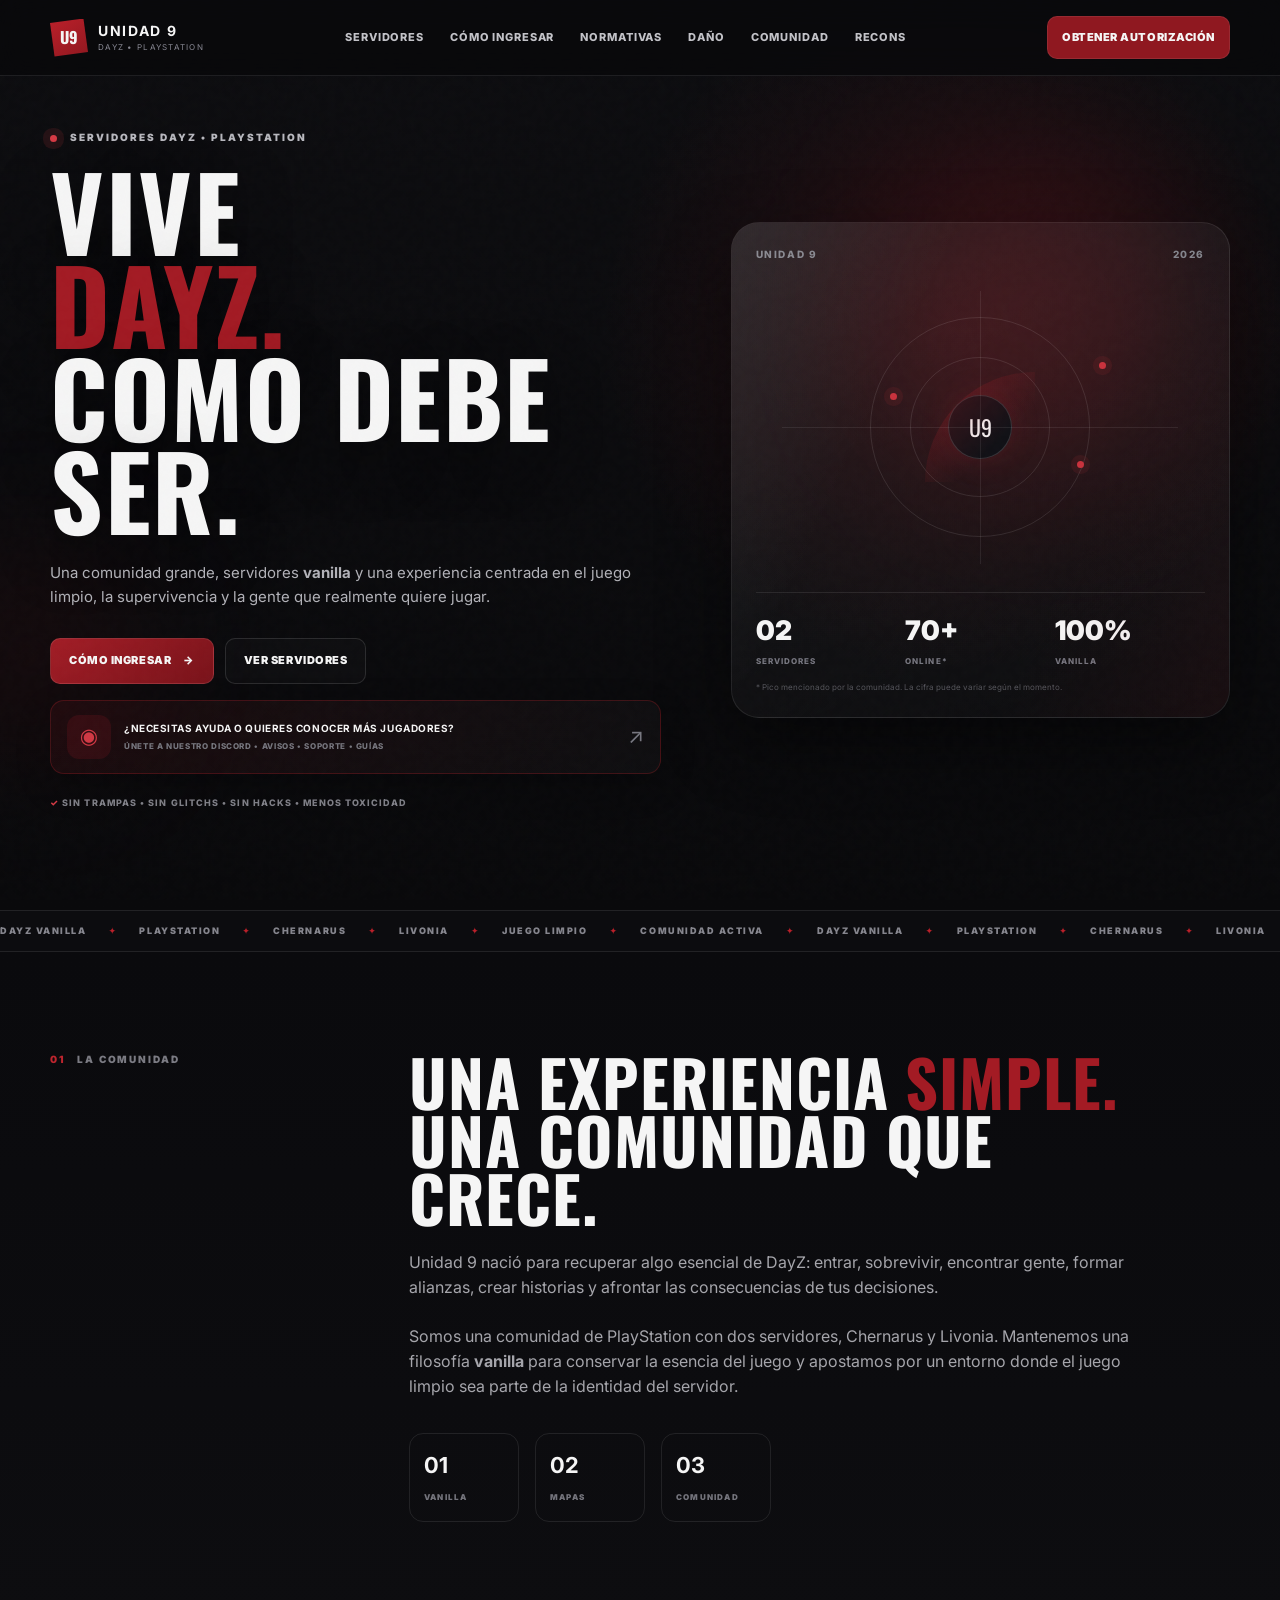
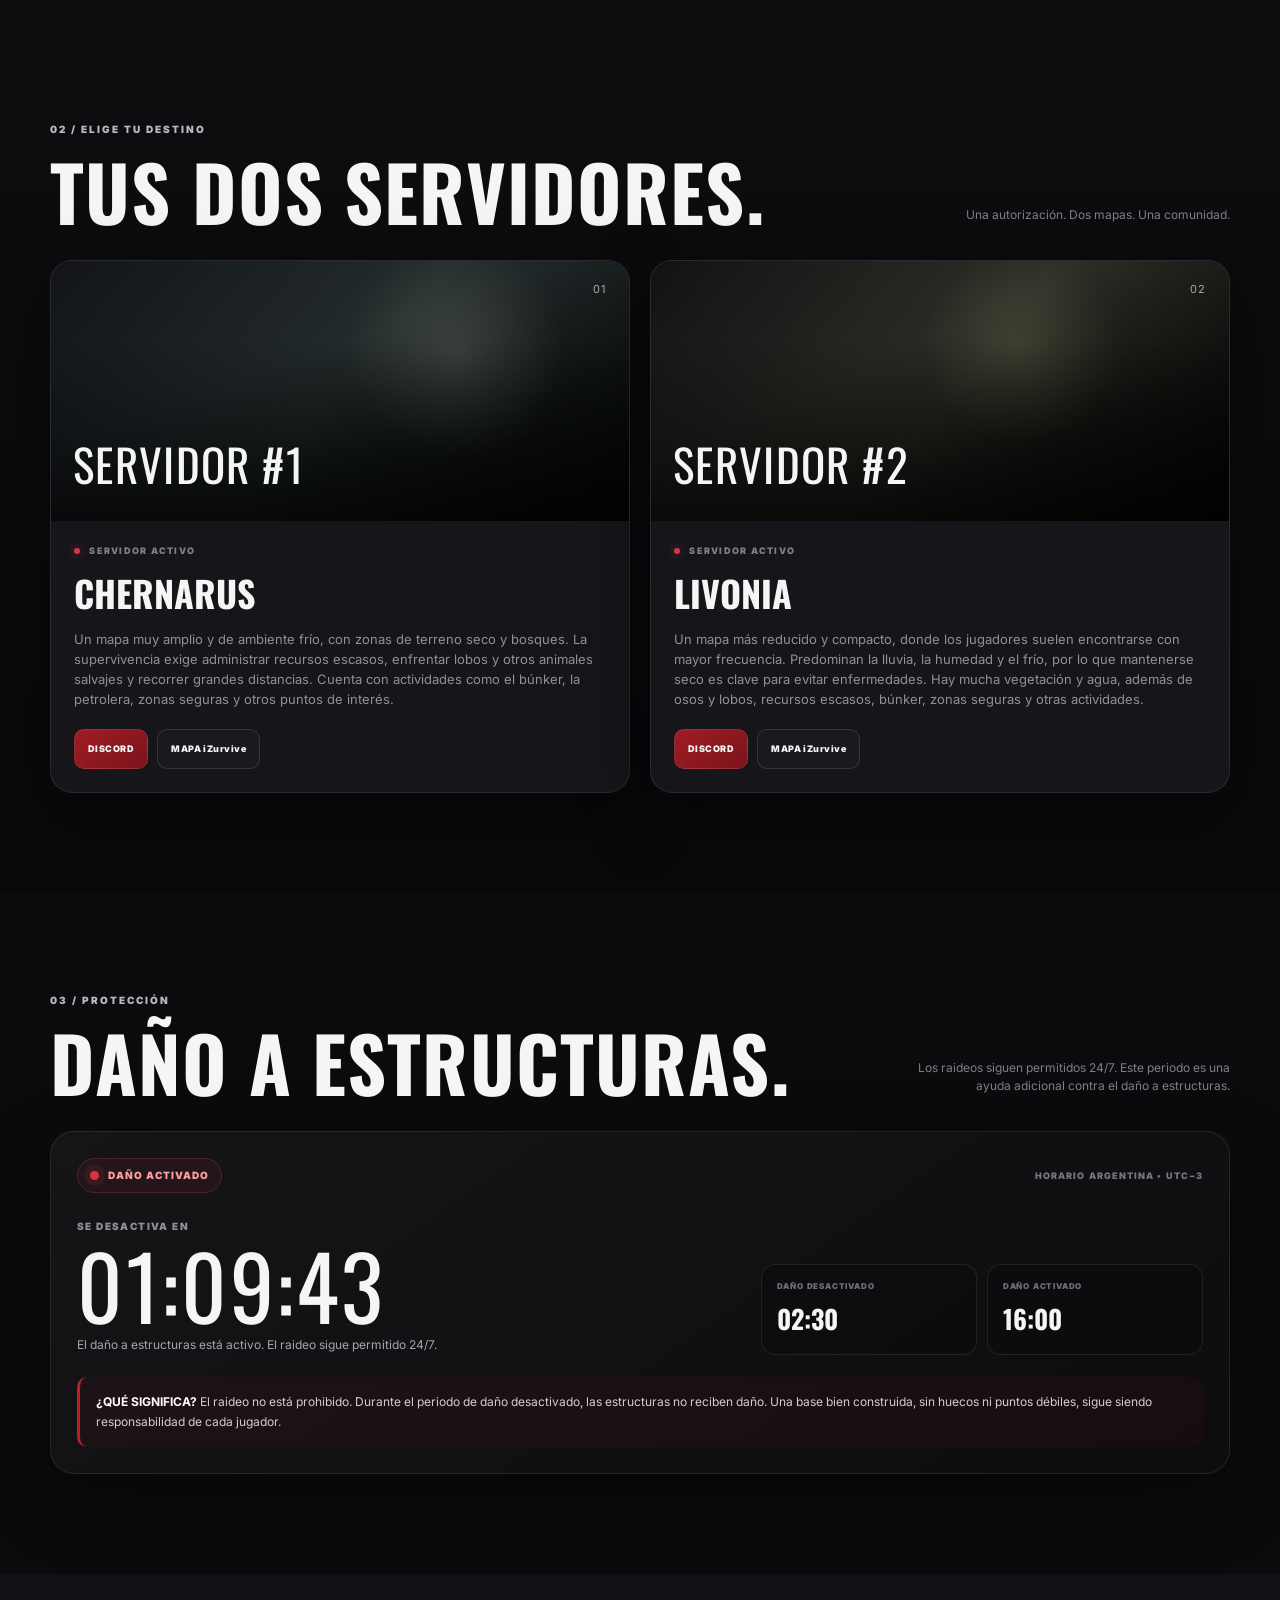
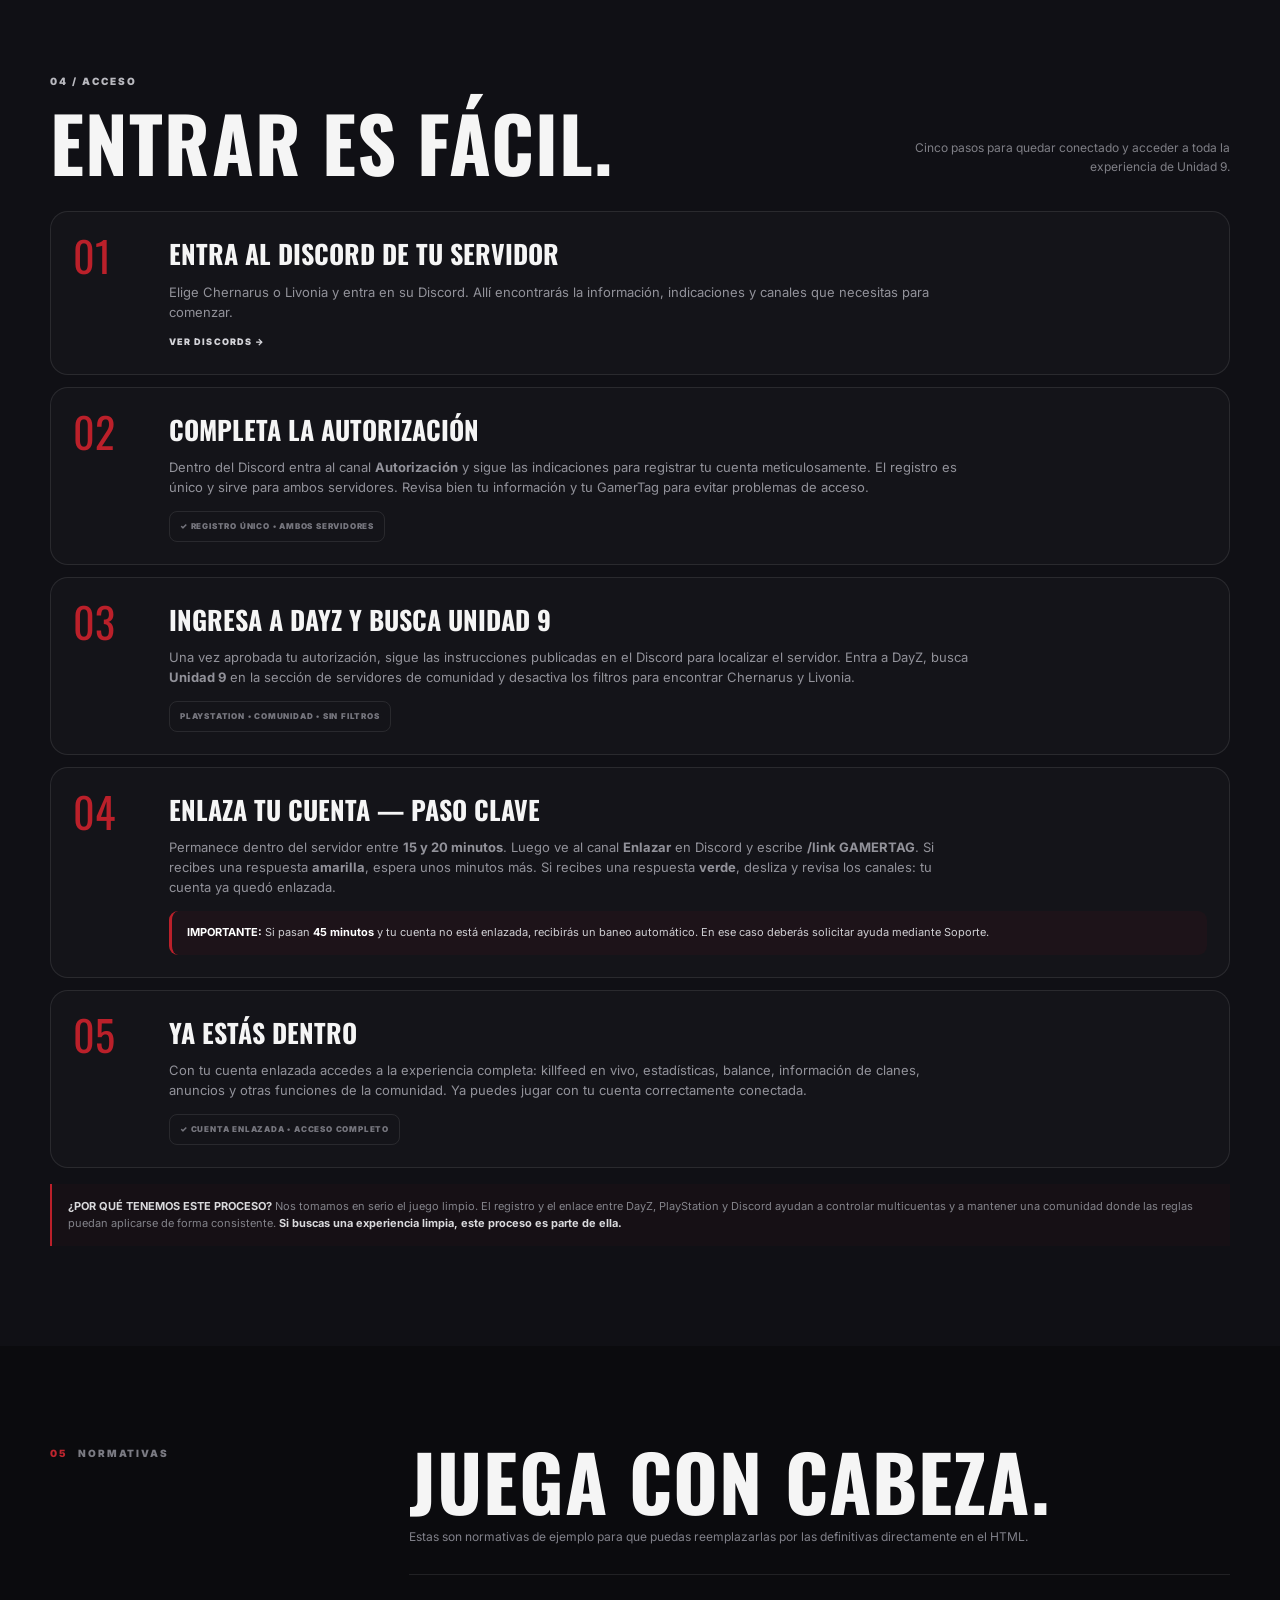
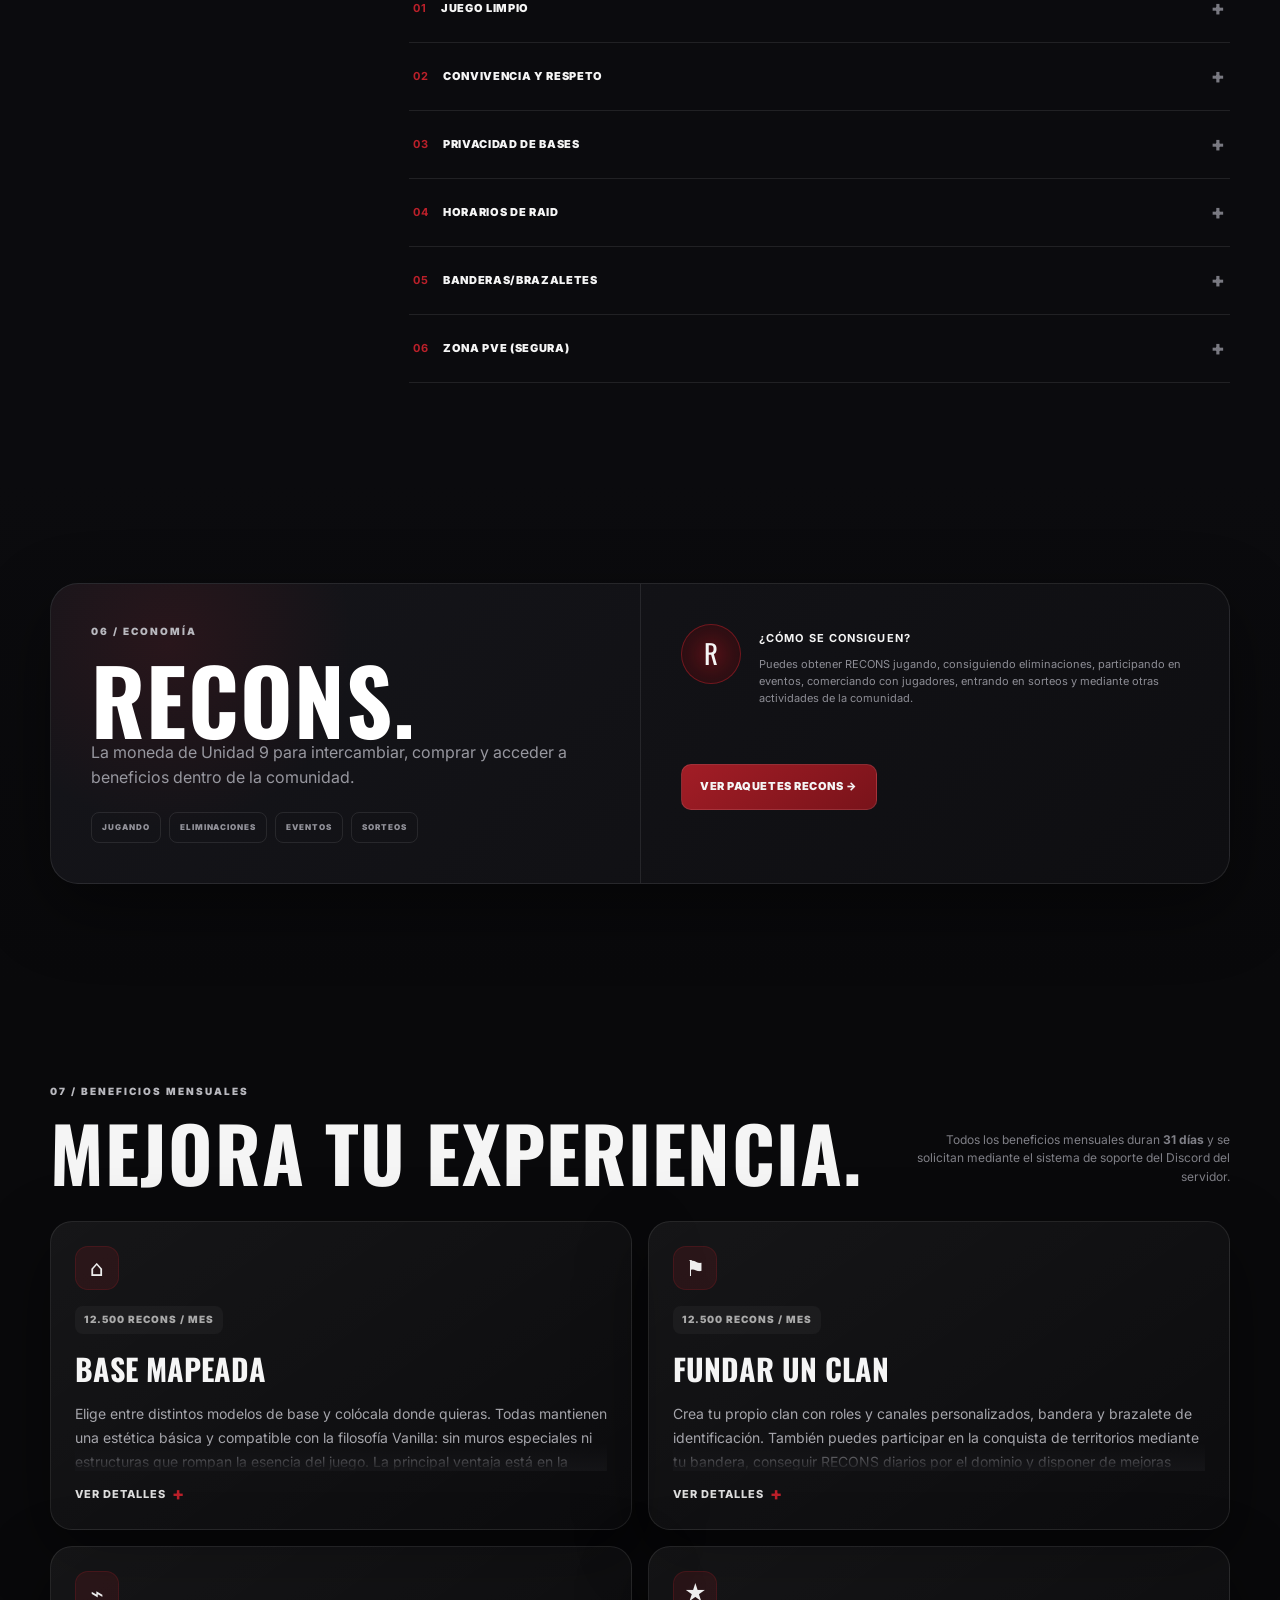
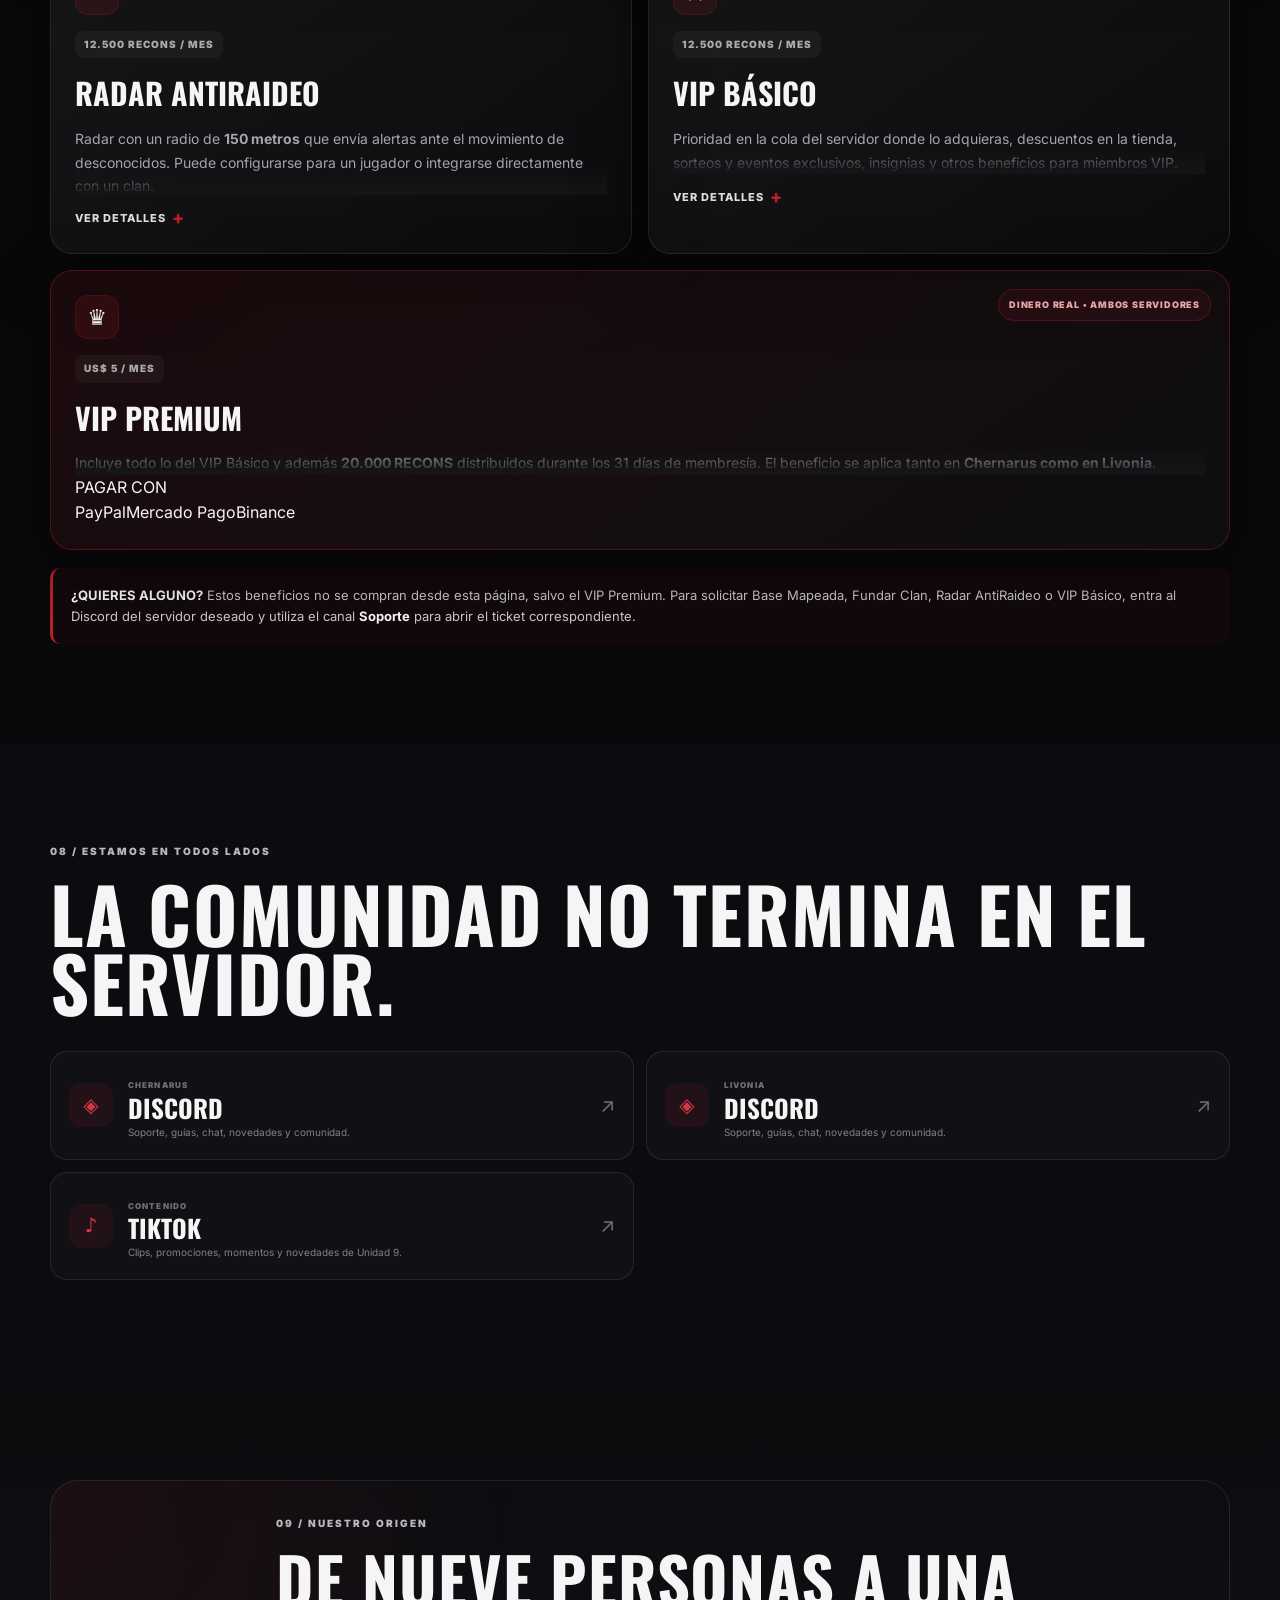
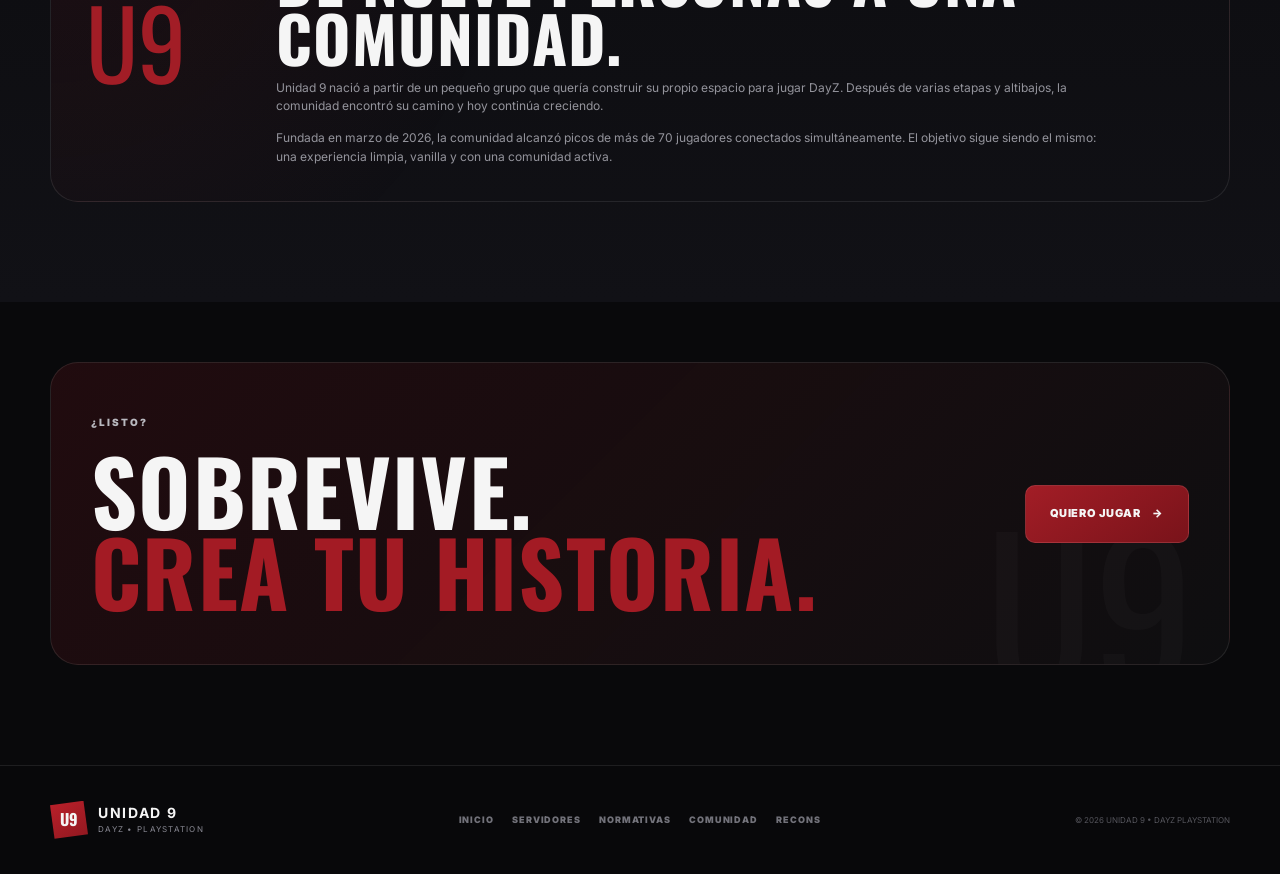
==== commit 9bd7e14b: "Reemplazar sitio por version local8" ====
--- a/index.html
+++ b/index.html
@@ -30,7 +30,7 @@
       <a href="#comunidad">COMUNIDAD</a>
       <a href="recons.html">RECONS</a>
     </nav>
-    <a class="nav-cta" data-link="authorization" href="#como-ingresar">OBTENER AUTORIZACIÓN</a>
+    <a class="nav-cta" href="#como-ingresar">OBTENER AUTORIZACIÓN</a>
   </header>
 
   <main>
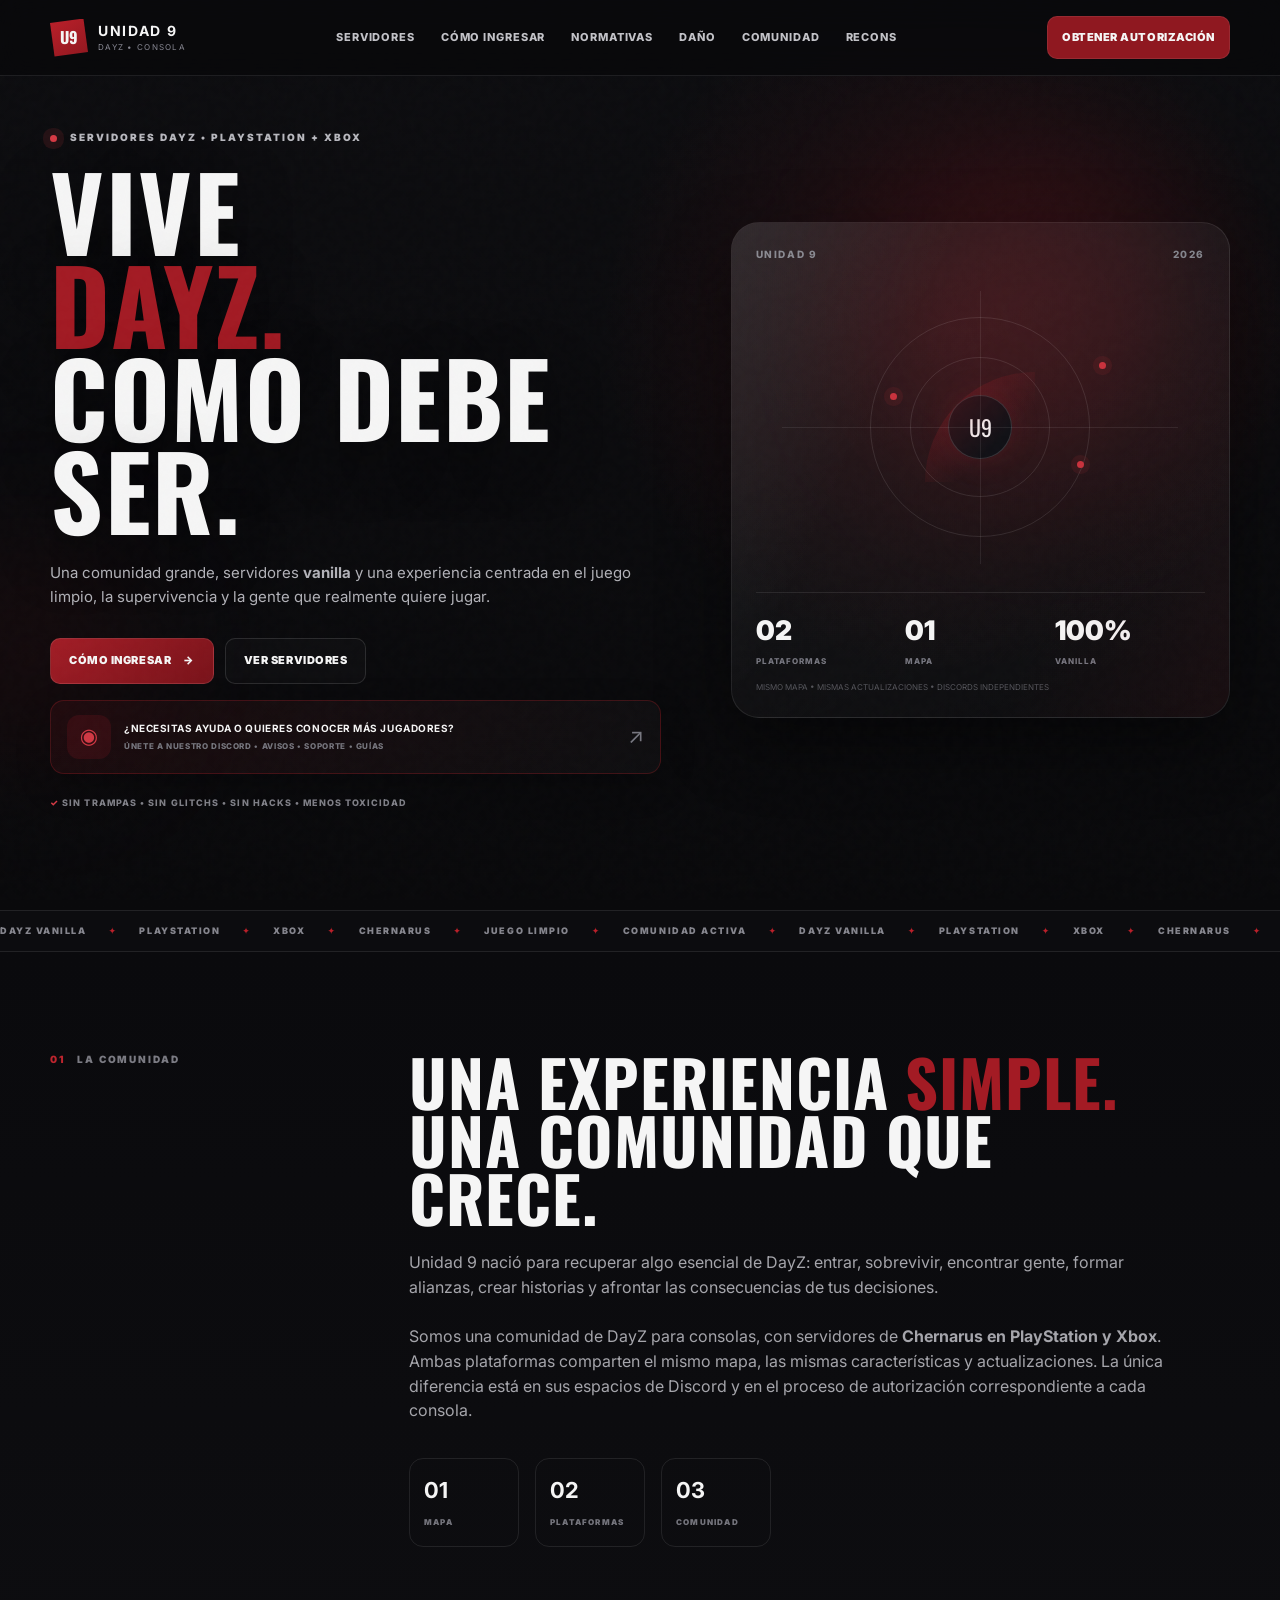
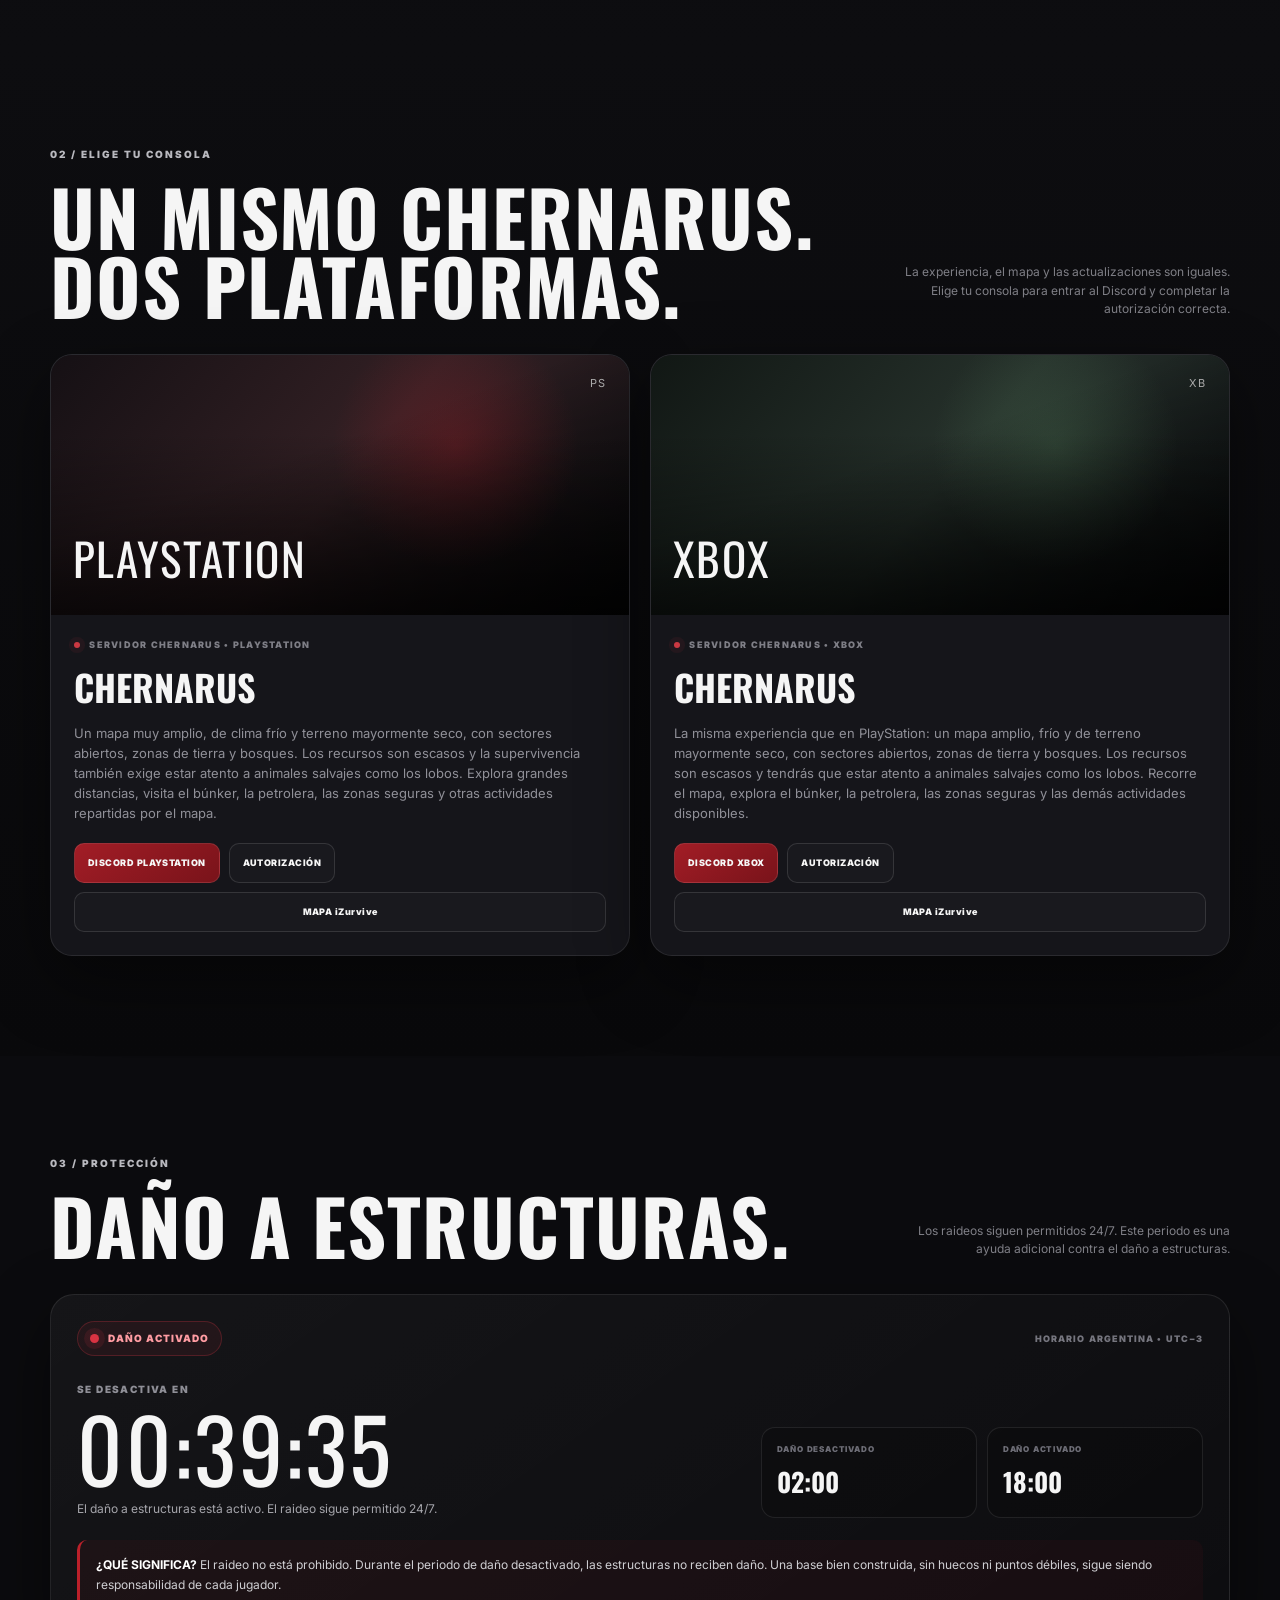
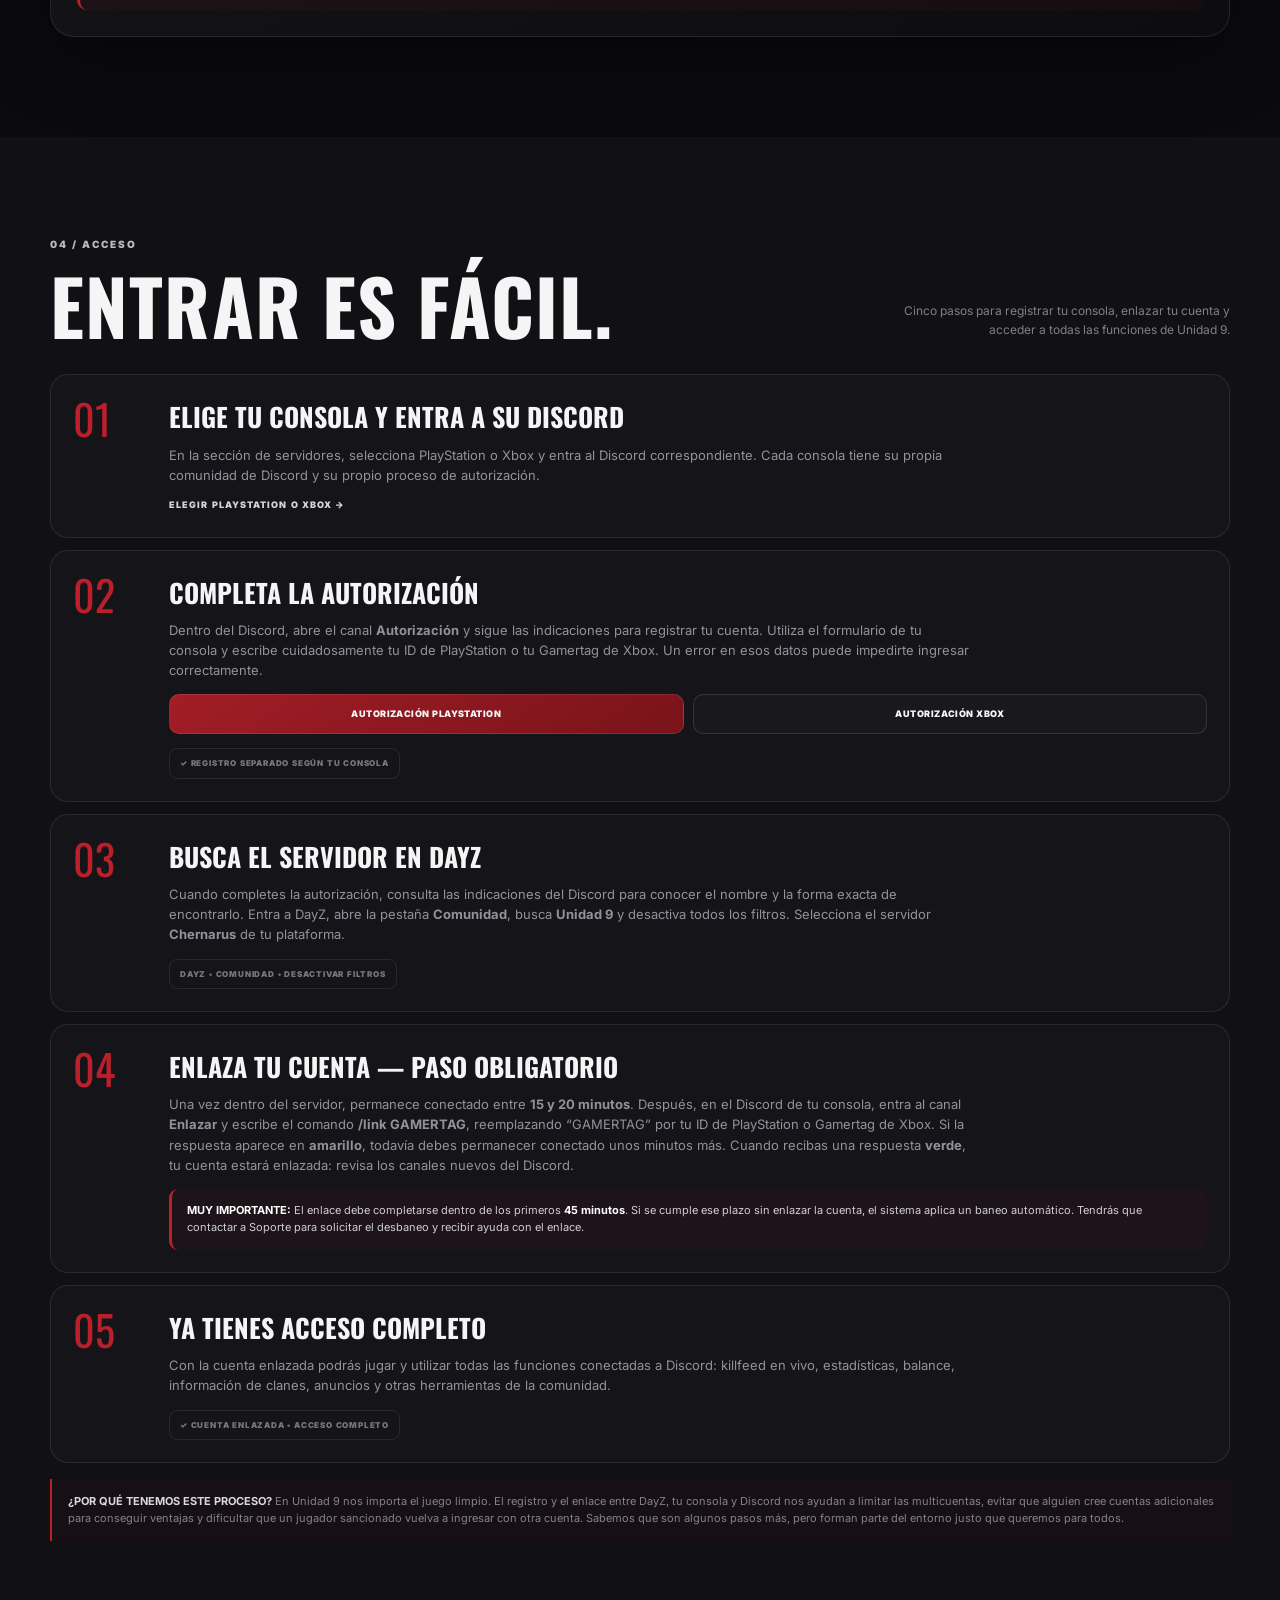
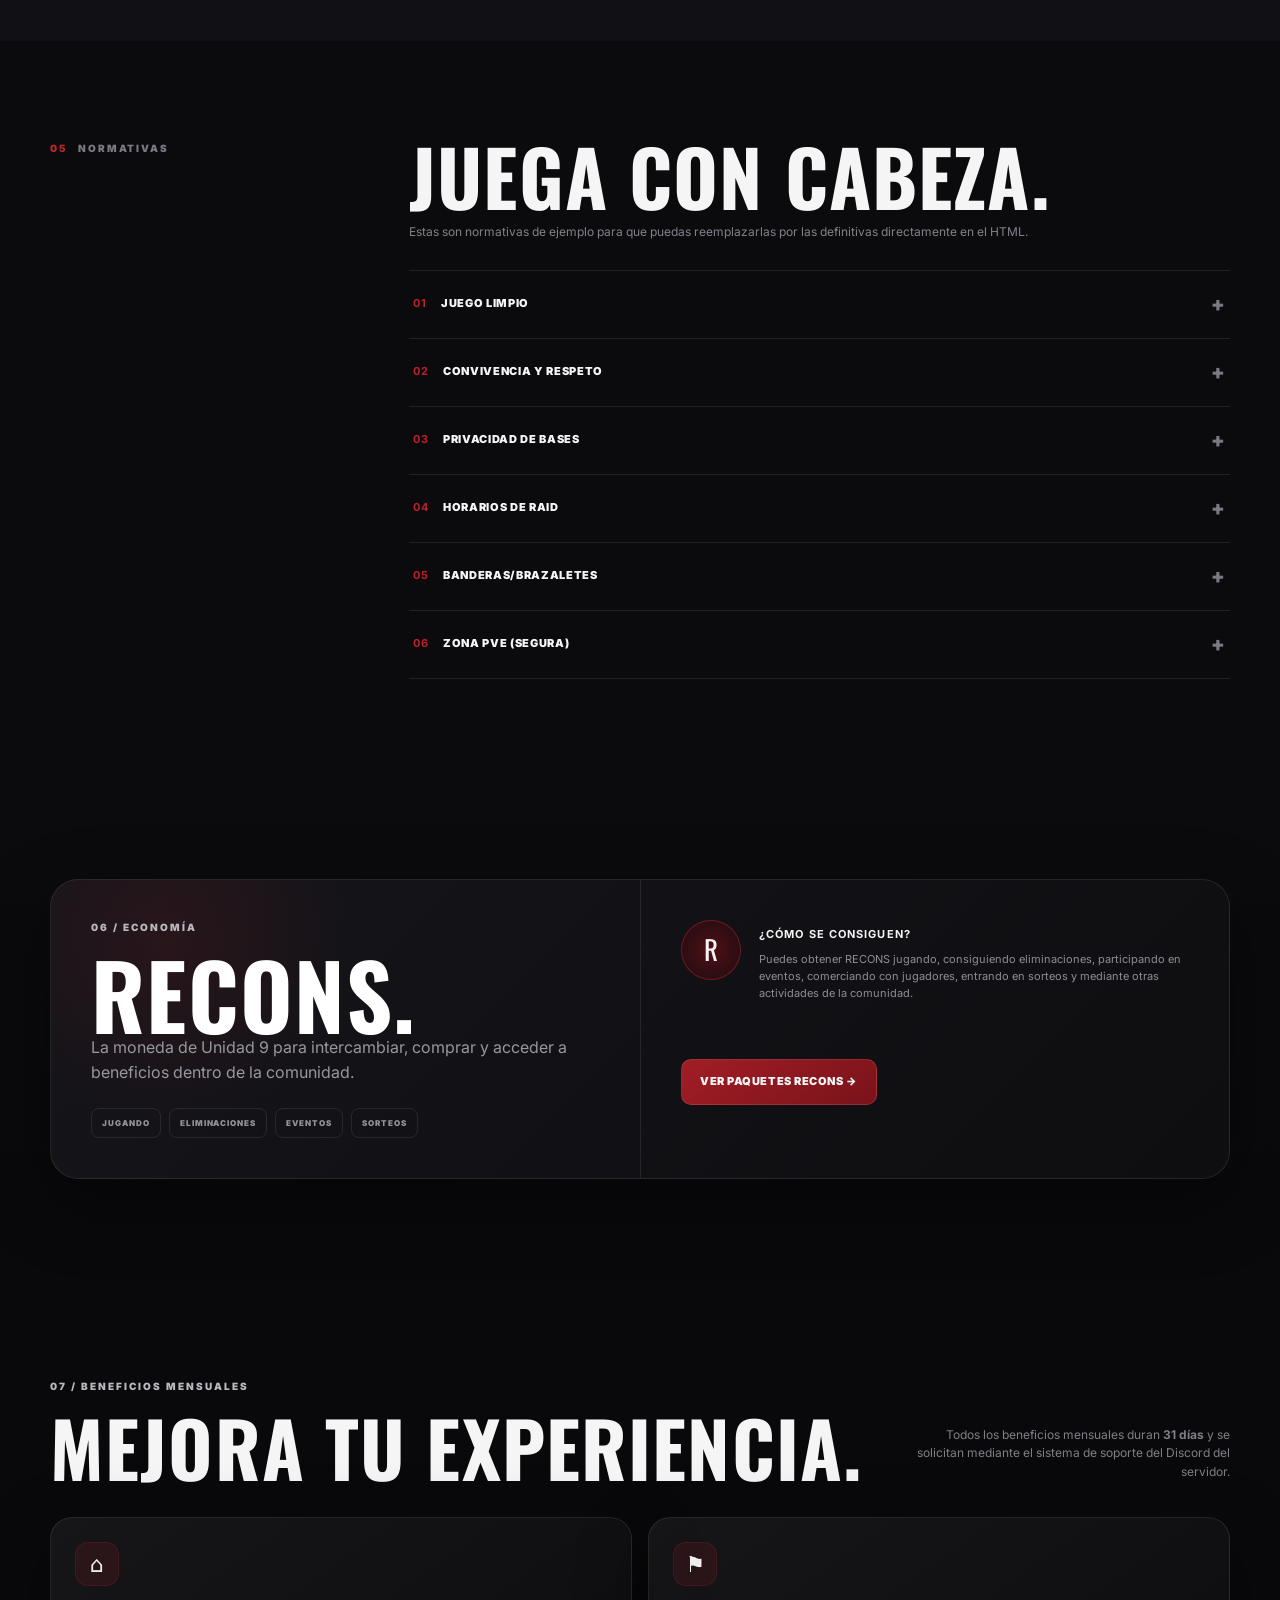
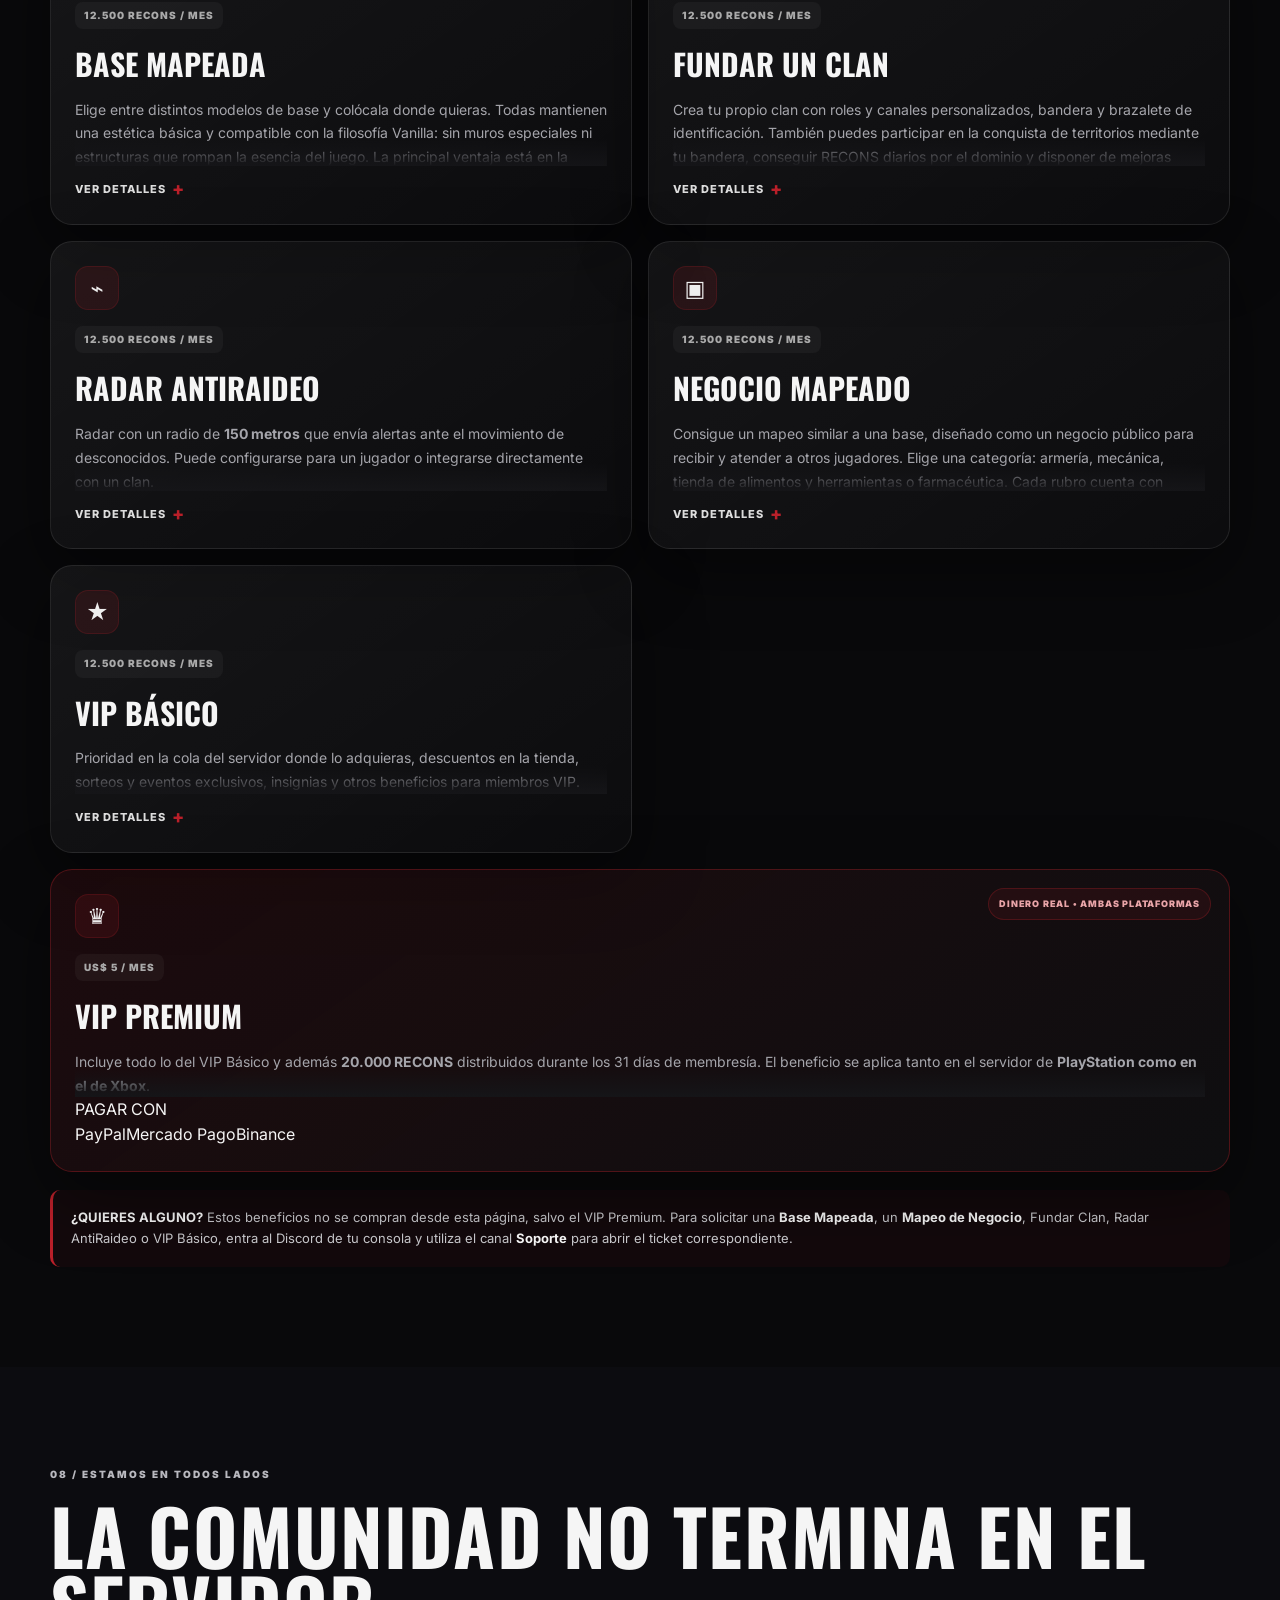
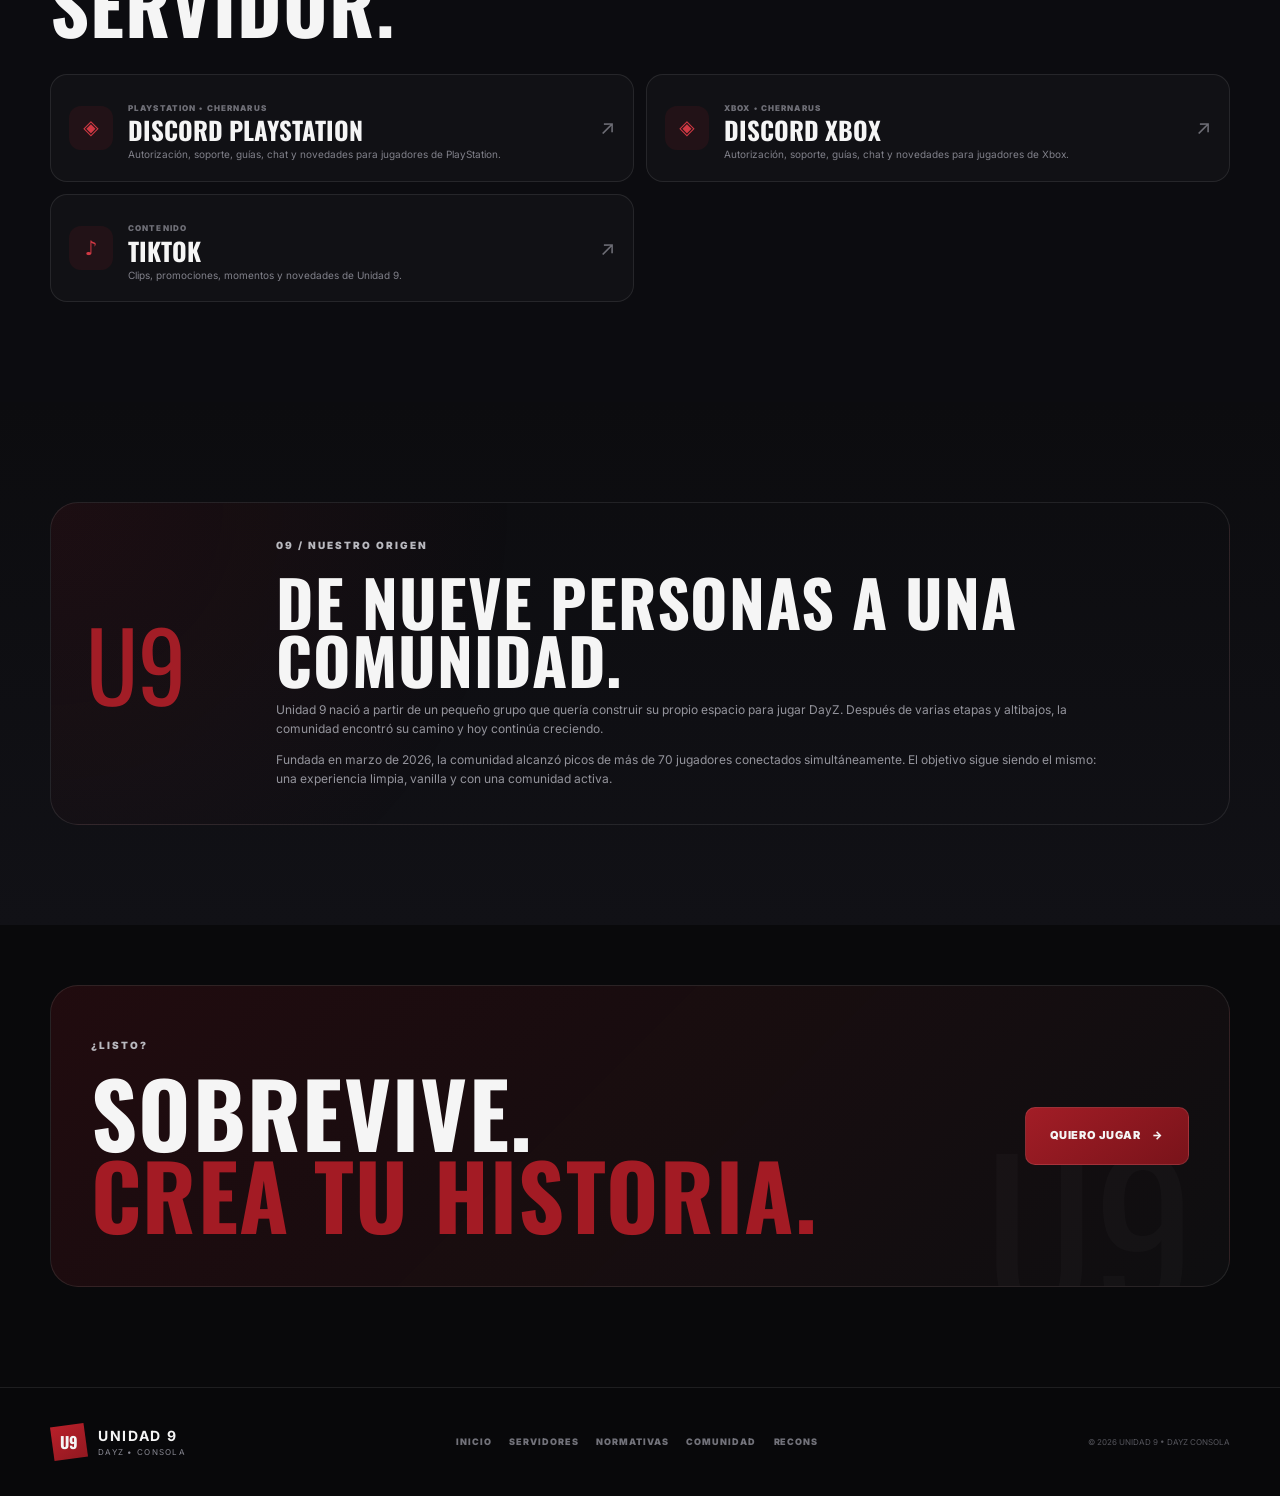
==== commit 9b5f4ffb: "first commi2t" ====
--- a/index.html
+++ b/index.html
@@ -4,13 +4,13 @@
   <meta charset="UTF-8">
   <meta name="viewport" content="width=device-width, initial-scale=1.0, viewport-fit=cover">
   <meta name="theme-color" content="#0b0b0d">
-  <meta name="description" content="Unidad 9 — Comunidad DayZ para PlayStation. Servidores Chernarus y Livonia, vanilla, comunidad activa y juego limpio.">
-  <title>UNIDAD 9 — DAYZ PLAYSTATION</title>
+  <meta name="description" content="Unidad 9 — Comunidad DayZ para consolas. Servidores Chernarus para PlayStation y Xbox, experiencia vanilla, comunidad activa y juego limpio.">
+  <title>UNIDAD 9 — DAYZ CONSOLA</title>
   <link rel="icon" type="image/svg+xml" href="assets/favicon.svg">
   <link rel="preconnect" href="https://fonts.googleapis.com">
   <link rel="preconnect" href="https://fonts.gstatic.com" crossorigin>
   <link href="https://fonts.googleapis.com/css2?family=Inter:wght@400;500;600;700;800;900&family=Oswald:wght@500;600;700&display=swap" rel="stylesheet">
-  <link rel="stylesheet" href="assets/styles.css?v=20260917-u9">
+  <link rel="stylesheet" href="assets/styles.css?v=20261031-u9">
 
 <style>
 .benefit-grid{display:grid;grid-template-columns:repeat(2,1fr);gap:16px}.benefit-card{position:relative;border:1px solid var(--line);border-radius:22px;background:linear-gradient(145deg,rgba(255,255,255,.055),rgba(255,255,255,.015));padding:24px;box-shadow:var(--shadow);overflow:hidden}.benefit-card:hover{border-color:rgba(187,32,42,.45);transform:translateY(-4px)}.benefit-card h3{font-family:Oswald,sans-serif;font-size:30px;margin:12px 0 10px}.benefit-card p{color:var(--muted);line-height:1.7;font-size:14px}.benefit-icon{width:44px;height:44px;display:grid;place-items:center;border-radius:13px;background:rgba(187,32,42,.13);border:1px solid rgba(187,32,42,.2);font-size:22px;color:#eee}.benefit-tag{display:inline-block;margin-top:16px;padding:6px 9px;border-radius:8px;background:rgba(255,255,255,.04);font-size:10px;font-weight:900;letter-spacing:1px;color:#aaa}.benefit-more{margin-top:12px;border:0;background:transparent;color:#ddd;padding:0;font:800 11px Inter,sans-serif;letter-spacing:1px;cursor:pointer}.benefit-more span{color:var(--red2);font-size:18px;vertical-align:-2px;margin-left:3px}.premium-card{grid-column:1/-1;background:linear-gradient(145deg,rgba(143,24,32,.15),rgba(255,255,255,.025));border-color:rgba(187,32,42,.35)}.premium-badge{position:absolute;right:18px;top:18px;font-size:9px;font-weight:900;letter-spacing:.8px;color:#e9a4a8;border:1px solid rgba(187,32,42,.28);background:rgba(187,32,42,.1);padding:8px 10px;border-radius:999px}.premium-daily{font-family:Oswald,sans-serif;font-size:28px;color:#fff;margin:14px 0}.premium-pay{grid-template-columns:repeat(3,1fr)}.benefit-shop-note{margin-top:18px;padding:17px 18px;border-left:3px solid var(--red2);background:rgba(143,24,32,.08);border-radius:10px;color:#cfcfd3;line-height:1.65;font-size:13px}.benefit-shop-note strong{color:#fff}@media(max-width:700px){.benefit-grid{grid-template-columns:1fr}.premium-card{grid-column:auto}.premium-badge{position:static;display:inline-block;margin-bottom:14px}.premium-pay{grid-template-columns:1fr}}
@@ -21,7 +21,7 @@
   <header class="site-header" id="top">
     <a class="brand" href="#inicio" aria-label="Unidad 9 inicio">
       <span class="brand-mark">U9</span>
-      <span class="brand-text"><strong>UNIDAD 9</strong><small>DAYZ • PLAYSTATION</small></span>
+      <span class="brand-text"><strong>UNIDAD 9</strong><small>DAYZ • CONSOLA</small></span>
     </a>
     <nav class="desktop-nav" aria-label="Navegación principal">
       <a href="#servidores">SERVIDORES</a>
@@ -39,7 +39,7 @@
       <div class="hero-glow glow-b"></div>
       <div class="container hero-grid">
         <div class="hero-copy reveal">
-          <div class="eyebrow"><span class="pulse"></span> SERVIDORES DAYZ • PLAYSTATION</div>
+          <div class="eyebrow"><span class="pulse"></span> SERVIDORES DAYZ • PLAYSTATION + XBOX</div>
           <h1>VIVE<br><span>DAYZ.</span><br>COMO DEBE SER.</h1>
           <p class="hero-lead">Una comunidad grande, servidores <strong>vanilla</strong> y una experiencia centrada en el juego limpio, la supervivencia y la gente que realmente quiere jugar.</p>
           <div class="hero-actions">
@@ -57,19 +57,19 @@
           <div class="panel-top"><span>UNIDAD 9</span><span>2026</span></div>
           <div class="radar"><div class="radar-ring r1"></div><div class="radar-ring r2"></div><div class="radar-sweep"></div><div class="radar-dot d1"></div><div class="radar-dot d2"></div><div class="radar-dot d3"></div><div class="radar-core">U9</div></div>
           <div class="stat-grid">
-            <div><strong>02</strong><span>SERVIDORES</span></div>
-            <div><strong>70+</strong><span>ONLINE*</span></div>
+            <div><strong>02</strong><span>PLATAFORMAS</span></div>
+            <div><strong>01</strong><span>MAPA</span></div>
             <div><strong>100%</strong><span>VANILLA</span></div>
           </div>
-          <small class="fine">* Pico mencionado por la comunidad. La cifra puede variar según el momento.</small>
+          <small class="fine">MISMO MAPA • MISMAS ACTUALIZACIONES • DISCORDS INDEPENDIENTES</small>
         </div>
       </div>
     </section>
 
     <section class="ticker" aria-label="Características">
       <div class="ticker-track">
-        <span>DAYZ VANILLA</span><i>✦</i><span>PLAYSTATION</span><i>✦</i><span>CHERNARUS</span><i>✦</i><span>LIVONIA</span><i>✦</i><span>JUEGO LIMPIO</span><i>✦</i><span>COMUNIDAD ACTIVA</span><i>✦</i>
-        <span>DAYZ VANILLA</span><i>✦</i><span>PLAYSTATION</span><i>✦</i><span>CHERNARUS</span><i>✦</i><span>LIVONIA</span><i>✦</i><span>JUEGO LIMPIO</span><i>✦</i><span>COMUNIDAD ACTIVA</span><i>✦</i>
+        <span>DAYZ VANILLA</span><i>✦</i><span>PLAYSTATION</span><i>✦</i><span>XBOX</span><i>✦</i><span>CHERNARUS</span><i>✦</i><span>JUEGO LIMPIO</span><i>✦</i><span>COMUNIDAD ACTIVA</span><i>✦</i>
+        <span>DAYZ VANILLA</span><i>✦</i><span>PLAYSTATION</span><i>✦</i><span>XBOX</span><i>✦</i><span>CHERNARUS</span><i>✦</i><span>JUEGO LIMPIO</span><i>✦</i><span>COMUNIDAD ACTIVA</span><i>✦</i>
       </div>
     </section>
 
@@ -79,32 +79,40 @@
         <div class="intro-copy reveal delay-1">
           <h2>UNA EXPERIENCIA <span>SIMPLE.</span> UNA COMUNIDAD QUE CRECE.</h2>
           <p>Unidad 9 nació para recuperar algo esencial de DayZ: entrar, sobrevivir, encontrar gente, formar alianzas, crear historias y afrontar las consecuencias de tus decisiones.</p>
-          <p>Somos una comunidad de PlayStation con dos servidores, Chernarus y Livonia. Mantenemos una filosofía <strong>vanilla</strong> para conservar la esencia del juego y apostamos por un entorno donde el juego limpio sea parte de la identidad del servidor.</p>
-          <div class="mini-facts"><div><strong>01</strong><span>VANILLA</span></div><div><strong>02</strong><span>MAPAS</span></div><div><strong>03</strong><span>COMUNIDAD</span></div></div>
+          <p>Somos una comunidad de DayZ para consolas, con servidores de <strong>Chernarus en PlayStation y Xbox</strong>. Ambas plataformas comparten el mismo mapa, las mismas características y actualizaciones. La única diferencia está en sus espacios de Discord y en el proceso de autorización correspondiente a cada consola.</p>
+          <div class="mini-facts"><div><strong>01</strong><span>MAPA</span></div><div><strong>02</strong><span>PLATAFORMAS</span></div><div><strong>03</strong><span>COMUNIDAD</span></div></div>
         </div>
       </div>
     </section>
 
     <section class="section-pad servers" id="servidores">
       <div class="container">
-        <div class="section-head reveal"><div><div class="eyebrow">02 / ELIGE TU DESTINO</div><h2>TUS DOS SERVIDORES.</h2></div><p>Una autorización. Dos mapas. Una comunidad.</p></div>
+        <div class="section-head reveal"><div><div class="eyebrow">02 / ELIGE TU CONSOLA</div><h2>UN MISMO CHERNARUS. DOS PLATAFORMAS.</h2></div><p>La experiencia, el mapa y las actualizaciones son iguales. Elige tu consola para entrar al Discord y completar la autorización correcta.</p></div>
         <div class="server-grid">
-          <article class="server-card reveal" data-map="chernarus">
-            <div class="server-image chernarus-art"><span>SERVIDOR #1</span><em>01</em></div>
+          <article class="server-card reveal" data-platform="playstation">
+            <div class="server-image playstation-art"><span>PLAYSTATION</span><em>PS</em></div>
             <div class="server-body">
-              <div class="server-status"><span class="status-dot"></span> SERVIDOR ACTIVO</div>
+              <div class="server-status"><span class="status-dot"></span> SERVIDOR CHERNARUS • PLAYSTATION</div>
               <h3>CHERNARUS</h3>
-              <p>Un mapa muy amplio y de ambiente frío, con zonas de terreno seco y bosques. La supervivencia exige administrar recursos escasos, enfrentar lobos y otros animales salvajes y recorrer grandes distancias. Cuenta con actividades como el búnker, la petrolera, zonas seguras y otros puntos de interés.</p>
-              <div class="server-buttons"><a class="btn btn-small btn-primary" data-link="discordChernarus" href="#">DISCORD</a><a class="btn btn-small btn-ghost" data-link="mapChernarus" href="#">MAPA iZurvive</a></div>
+              <p>Un mapa muy amplio, de clima frío y terreno mayormente seco, con sectores abiertos, zonas de tierra y bosques. Los recursos son escasos y la supervivencia también exige estar atento a animales salvajes como los lobos. Explora grandes distancias, visita el búnker, la petrolera, las zonas seguras y otras actividades repartidas por el mapa.</p>
+              <div class="server-buttons">
+                <a class="btn btn-small btn-primary" data-link="discordPlayStation" href="#">DISCORD PLAYSTATION</a>
+                <a class="btn btn-small btn-ghost" data-link="authorizationPlayStation" href="#">AUTORIZACIÓN</a>
+                <a class="btn btn-small btn-ghost server-map-link" data-link="mapChernarus" href="#">MAPA iZurvive</a>
+              </div>
             </div>
           </article>
-          <article class="server-card reveal delay-1" data-map="livonia">
-            <div class="server-image livonia-art"><span>SERVIDOR #2</span><em>02</em></div>
+          <article class="server-card reveal delay-1" data-platform="xbox">
+            <div class="server-image xbox-art"><span>XBOX</span><em>XB</em></div>
             <div class="server-body">
-              <div class="server-status"><span class="status-dot"></span> SERVIDOR ACTIVO</div>
-              <h3>LIVONIA</h3>
-              <p>Un mapa más reducido y compacto, donde los jugadores suelen encontrarse con mayor frecuencia. Predominan la lluvia, la humedad y el frío, por lo que mantenerse seco es clave para evitar enfermedades. Hay mucha vegetación y agua, además de osos y lobos, recursos escasos, búnker, zonas seguras y otras actividades.</p>
-              <div class="server-buttons"><a class="btn btn-small btn-primary" data-link="discordLivonia" href="#">DISCORD</a><a class="btn btn-small btn-ghost" data-link="mapLivonia" href="#">MAPA iZurvive</a></div>
+              <div class="server-status"><span class="status-dot"></span> SERVIDOR CHERNARUS • XBOX</div>
+              <h3>CHERNARUS</h3>
+              <p>La misma experiencia que en PlayStation: un mapa amplio, frío y de terreno mayormente seco, con sectores abiertos, zonas de tierra y bosques. Los recursos son escasos y tendrás que estar atento a animales salvajes como los lobos. Recorre el mapa, explora el búnker, la petrolera, las zonas seguras y las demás actividades disponibles.</p>
+              <div class="server-buttons">
+                <a class="btn btn-small btn-primary" data-link="discordXbox" href="#">DISCORD XBOX</a>
+                <a class="btn btn-small btn-ghost" data-link="authorizationXbox" href="#">AUTORIZACIÓN</a>
+                <a class="btn btn-small btn-ghost server-map-link" data-link="mapChernarus" href="#">MAPA iZurvive</a>
+              </div>
             </div>
           </article>
         </div>
@@ -139,15 +147,15 @@
     </section>
     <section class="section-pad access" id="como-ingresar">
       <div class="container">
-        <div class="section-head reveal"><div><div class="eyebrow">04 / ACCESO</div><h2>ENTRAR ES FÁCIL.</h2></div><p>Cinco pasos para quedar conectado y acceder a toda la experiencia de Unidad 9.</p></div>
+        <div class="section-head reveal"><div><div class="eyebrow">04 / ACCESO</div><h2>ENTRAR ES FÁCIL.</h2></div><p>Cinco pasos para registrar tu consola, enlazar tu cuenta y acceder a todas las funciones de Unidad 9.</p></div>
         <div class="steps">
-          <article class="step reveal"><div class="step-no">01</div><div><h3>ENTRA AL DISCORD DE TU SERVIDOR</h3><p>Elige Chernarus o Livonia y entra en su Discord. Allí encontrarás la información, indicaciones y canales que necesitas para comenzar.</p><a class="text-link" href="#servidores">VER DISCORDS →</a></div></article>
-          <article class="step reveal delay-1"><div class="step-no">02</div><div><h3>COMPLETA LA AUTORIZACIÓN</h3><p>Dentro del Discord entra al canal <strong>Autorización</strong> y sigue las indicaciones para registrar tu cuenta meticulosamente. El registro es único y sirve para ambos servidores. Revisa bien tu información y tu GamerTag para evitar problemas de acceso.</p><span class="tip">✓ REGISTRO ÚNICO • AMBOS SERVIDORES</span></div></article>
-          <article class="step reveal delay-2"><div class="step-no">03</div><div><h3>INGRESA A DAYZ Y BUSCA UNIDAD 9</h3><p>Una vez aprobada tu autorización, sigue las instrucciones publicadas en el Discord para localizar el servidor. Entra a DayZ, busca <strong>Unidad 9</strong> en la sección de servidores de comunidad y desactiva los filtros para encontrar Chernarus y Livonia.</p><span class="tip">PLAYSTATION • COMUNIDAD • SIN FILTROS</span></div></article>
-          <article class="step reveal"><div class="step-no">04</div><div><h3>ENLAZA TU CUENTA — PASO CLAVE</h3><p>Permanece dentro del servidor entre <strong>15 y 20 minutos</strong>. Luego ve al canal <strong>Enlazar</strong> en Discord y escribe <strong>/link GAMERTAG</strong>. Si recibes una respuesta <strong>amarilla</strong>, espera unos minutos más. Si recibes una respuesta <strong>verde</strong>, desliza y revisa los canales: tu cuenta ya quedó enlazada.</p><div class="step-warning"><strong>IMPORTANTE:</strong> Si pasan <strong>45 minutos</strong> y tu cuenta no está enlazada, recibirás un baneo automático. En ese caso deberás solicitar ayuda mediante Soporte.</div></div></article>
-          <article class="step reveal delay-1"><div class="step-no">05</div><div><h3>YA ESTÁS DENTRO</h3><p>Con tu cuenta enlazada accedes a la experiencia completa: killfeed en vivo, estadísticas, balance, información de clanes, anuncios y otras funciones de la comunidad. Ya puedes jugar con tu cuenta correctamente conectada.</p><span class="tip">✓ CUENTA ENLAZADA • ACCESO COMPLETO</span></div></article>
-        </div>
-        <div class="access-note reveal"><strong>¿POR QUÉ TENEMOS ESTE PROCESO?</strong> Nos tomamos en serio el juego limpio. El registro y el enlace entre DayZ, PlayStation y Discord ayudan a controlar multicuentas y a mantener una comunidad donde las reglas puedan aplicarse de forma consistente. <strong>Si buscas una experiencia limpia, este proceso es parte de ella.</strong></div>
+          <article class="step reveal"><div class="step-no">01</div><div><h3>ELIGE TU CONSOLA Y ENTRA A SU DISCORD</h3><p>En la sección de servidores, selecciona PlayStation o Xbox y entra al Discord correspondiente. Cada consola tiene su propia comunidad de Discord y su propio proceso de autorización.</p><a class="text-link" href="#servidores">ELEGIR PLAYSTATION O XBOX →</a></div></article>
+          <article class="step reveal delay-1"><div class="step-no">02</div><div><h3>COMPLETA LA AUTORIZACIÓN</h3><p>Dentro del Discord, abre el canal <strong>Autorización</strong> y sigue las indicaciones para registrar tu cuenta. Utiliza el formulario de tu consola y escribe cuidadosamente tu ID de PlayStation o tu Gamertag de Xbox. Un error en esos datos puede impedirte ingresar correctamente.</p><div class="server-buttons access-platform-links"><a class="btn btn-small btn-primary" data-link="authorizationPlayStation" href="#">AUTORIZACIÓN PLAYSTATION</a><a class="btn btn-small btn-ghost" data-link="authorizationXbox" href="#">AUTORIZACIÓN XBOX</a></div><span class="tip">✓ REGISTRO SEPARADO SEGÚN TU CONSOLA</span></div></article>
+          <article class="step reveal delay-2"><div class="step-no">03</div><div><h3>BUSCA EL SERVIDOR EN DAYZ</h3><p>Cuando completes la autorización, consulta las indicaciones del Discord para conocer el nombre y la forma exacta de encontrarlo. Entra a DayZ, abre la pestaña <strong>Comunidad</strong>, busca <strong>Unidad 9</strong> y desactiva todos los filtros. Selecciona el servidor <strong>Chernarus</strong> de tu plataforma.</p><span class="tip">DAYZ • COMUNIDAD • DESACTIVAR FILTROS</span></div></article>
+          <article class="step reveal"><div class="step-no">04</div><div><h3>ENLAZA TU CUENTA — PASO OBLIGATORIO</h3><p>Una vez dentro del servidor, permanece conectado entre <strong>15 y 20 minutos</strong>. Después, en el Discord de tu consola, entra al canal <strong>Enlazar</strong> y escribe el comando <strong>/link GAMERTAG</strong>, reemplazando “GAMERTAG” por tu ID de PlayStation o Gamertag de Xbox. Si la respuesta aparece en <strong>amarillo</strong>, todavía debes permanecer conectado unos minutos más. Cuando recibas una respuesta <strong>verde</strong>, tu cuenta estará enlazada: revisa los canales nuevos del Discord.</p><div class="step-warning"><strong>MUY IMPORTANTE:</strong> El enlace debe completarse dentro de los primeros <strong>45 minutos</strong>. Si se cumple ese plazo sin enlazar la cuenta, el sistema aplica un baneo automático. Tendrás que contactar a Soporte para solicitar el desbaneo y recibir ayuda con el enlace.</div></div></article>
+          <article class="step reveal delay-1"><div class="step-no">05</div><div><h3>YA TIENES ACCESO COMPLETO</h3><p>Con la cuenta enlazada podrás jugar y utilizar todas las funciones conectadas a Discord: killfeed en vivo, estadísticas, balance, información de clanes, anuncios y otras herramientas de la comunidad.</p><span class="tip">✓ CUENTA ENLAZADA • ACCESO COMPLETO</span></div></article>
+        </div>
+        <div class="access-note reveal"><strong>¿POR QUÉ TENEMOS ESTE PROCESO?</strong> En Unidad 9 nos importa el juego limpio. El registro y el enlace entre DayZ, tu consola y Discord nos ayudan a limitar las multicuentas, evitar que alguien cree cuentas adicionales para conseguir ventajas y dificultar que un jugador sancionado vuelva a ingresar con otra cuenta. Sabemos que son algunos pasos más, pero forman parte del entorno justo que queremos para todos.</div>
       </div>
     </section>
 
@@ -189,10 +197,11 @@
           <article class="benefit-card reveal"><span class="benefit-icon">⌂</span><div class="benefit-tag">12.500 RECONS / MES</div><h3>BASE MAPEADA</h3><p>Elige entre distintos modelos de base y colócala donde quieras. Todas mantienen una estética básica y compatible con la filosofía Vanilla: sin muros especiales ni estructuras que rompan la esencia del juego. La principal ventaja está en la ubicación, la posición y la visión que puedes conseguir.</p><button class="benefit-more" type="button">VER DETALLES <span>+</span></button></article>
           <article class="benefit-card reveal delay-1"><span class="benefit-icon">⚑</span><div class="benefit-tag">12.500 RECONS / MES</div><h3>FUNDAR UN CLAN</h3><p>Crea tu propio clan con roles y canales personalizados, bandera y brazalete de identificación. También puedes participar en la conquista de territorios mediante tu bandera, conseguir RECONS diarios por el dominio y disponer de mejoras compartidas para tu grupo.</p><button class="benefit-more" type="button">VER DETALLES <span>+</span></button></article>
           <article class="benefit-card reveal delay-2"><span class="benefit-icon">⌁</span><div class="benefit-tag">12.500 RECONS / MES</div><h3>RADAR ANTIRAIDEO</h3><p>Radar con un radio de <strong>150 metros</strong> que envía alertas ante el movimiento de desconocidos. Puede configurarse para un jugador o integrarse directamente con un clan.</p><button class="benefit-more" type="button">VER DETALLES <span>+</span></button></article>
+          <article class="benefit-card reveal"><span class="benefit-icon">▣</span><div class="benefit-tag">12.500 RECONS / MES</div><h3>NEGOCIO MAPEADO</h3><p>Consigue un mapeo similar a una base, diseñado como un negocio público para recibir y atender a otros jugadores. Elige una categoría: armería, mecánica, tienda de alimentos y herramientas o farmacéutica. Cada rubro cuenta con airdrops de suministros que deberán disputarse para obtener el dominio y conseguir mercadería. Así podrás abastecer tu local y vender sus productos a la comunidad.</p><button class="benefit-more" type="button">VER DETALLES <span>+</span></button></article>
           <article class="benefit-card reveal"><span class="benefit-icon">★</span><div class="benefit-tag">12.500 RECONS / MES</div><h3>VIP BÁSICO</h3><p>Prioridad en la cola del servidor donde lo adquieras, descuentos en la tienda, sorteos y eventos exclusivos, insignias y otros beneficios para miembros VIP.</p><button class="benefit-more" type="button">VER DETALLES <span>+</span></button></article>
-          <article class="benefit-card premium-card reveal delay-1"><span class="premium-badge">DINERO REAL • AMBOS SERVIDORES</span><span class="benefit-icon">♛</span><div class="benefit-tag">US$ 5 / MES</div><h3>VIP PREMIUM</h3><p>Incluye todo lo del VIP Básico y además <strong>20.000 RECONS</strong> distribuidos durante los 31 días de membresía. El beneficio se aplica tanto en <strong>Chernarus como en Livonia</strong>.</p><div class="pay-title">PAGAR CON</div><div class="pay-grid premium-pay"><a class="pay-btn paypal" data-link="paypalVipPremium" href="#">PayPal</a><a class="pay-btn mp" data-link="mercadopagoVipPremium" href="#">Mercado Pago</a><a class="pay-btn binance" data-link="binanceVipPremium" href="#">Binance</a></div></article>
-        </div>
-        <div class="benefit-shop-note"><strong>¿QUIERES ALGUNO?</strong> Estos beneficios no se compran desde esta página, salvo el VIP Premium. Para solicitar Base Mapeada, Fundar Clan, Radar AntiRaideo o VIP Básico, entra al Discord del servidor deseado y utiliza el canal <strong>Soporte</strong> para abrir el ticket correspondiente.</div>
+          <article class="benefit-card premium-card reveal delay-1"><span class="premium-badge">DINERO REAL • AMBAS PLATAFORMAS</span><span class="benefit-icon">♛</span><div class="benefit-tag">US$ 5 / MES</div><h3>VIP PREMIUM</h3><p>Incluye todo lo del VIP Básico y además <strong>20.000 RECONS</strong> distribuidos durante los 31 días de membresía. El beneficio se aplica tanto en el servidor de <strong>PlayStation como en el de Xbox</strong>.</p><div class="pay-title">PAGAR CON</div><div class="pay-grid premium-pay"><a class="pay-btn paypal" data-link="paypalVipPremium" href="#">PayPal</a><a class="pay-btn mp" data-link="mercadopagoVipPremium" href="#">Mercado Pago</a><a class="pay-btn binance" data-link="binanceVipPremium" href="#">Binance</a></div></article>
+        </div>
+        <div class="benefit-shop-note"><strong>¿QUIERES ALGUNO?</strong> Estos beneficios no se compran desde esta página, salvo el VIP Premium. Para solicitar una <strong>Base Mapeada</strong>, un <strong>Mapeo de Negocio</strong>, Fundar Clan, Radar AntiRaideo o VIP Básico, entra al Discord de tu consola y utiliza el canal <strong>Soporte</strong> para abrir el ticket correspondiente.</div>
       </div>
     </section>
 
@@ -200,8 +209,8 @@
       <div class="container">
         <div class="section-head reveal"><div><div class="eyebrow">08 / ESTAMOS EN TODOS LADOS</div><h2>LA COMUNIDAD NO TERMINA EN EL SERVIDOR.</h2></div></div>
         <div class="community-grid">
-          <a class="social-card reveal" data-link="discordChernarus" href="#"><span class="social-icon">◈</span><div><small>CHERNARUS</small><h3>DISCORD</h3><p>Soporte, guías, chat, novedades y comunidad.</p></div><span class="arrow">↗</span></a>
-          <a class="social-card reveal delay-1" data-link="discordLivonia" href="#"><span class="social-icon">◈</span><div><small>LIVONIA</small><h3>DISCORD</h3><p>Soporte, guías, chat, novedades y comunidad.</p></div><span class="arrow">↗</span></a>
+          <a class="social-card reveal" data-link="discordPlayStation" href="#"><span class="social-icon">◈</span><div><small>PLAYSTATION • CHERNARUS</small><h3>DISCORD PLAYSTATION</h3><p>Autorización, soporte, guías, chat y novedades para jugadores de PlayStation.</p></div><span class="arrow">↗</span></a>
+          <a class="social-card reveal delay-1" data-link="discordXbox" href="#"><span class="social-icon">◈</span><div><small>XBOX • CHERNARUS</small><h3>DISCORD XBOX</h3><p>Autorización, soporte, guías, chat y novedades para jugadores de Xbox.</p></div><span class="arrow">↗</span></a>
           <a class="social-card reveal" data-link="tiktok" href="#"><span class="social-icon">♪</span><div><small>CONTENIDO</small><h3>TIKTOK</h3><p>Clips, promociones, momentos y novedades de Unidad 9.</p></div><span class="arrow">↗</span></a>
         </div>
       </div>
@@ -219,12 +228,12 @@
   </main>
 
   <footer class="footer">
-    <div class="container footer-inner"><div class="brand"><span class="brand-mark">U9</span><span class="brand-text"><strong>UNIDAD 9</strong><small>DAYZ • PLAYSTATION</small></span></div><div class="footer-links"><a href="#inicio">INICIO</a><a href="#servidores">SERVIDORES</a><a href="#normativas">NORMATIVAS</a><a href="#comunidad">COMUNIDAD</a>
-      <a href="recons.html">RECONS</a></div><div class="footer-copy">© 2026 UNIDAD 9 • DAYZ PLAYSTATION</div></div>
+    <div class="container footer-inner"><div class="brand"><span class="brand-mark">U9</span><span class="brand-text"><strong>UNIDAD 9</strong><small>DAYZ • CONSOLA</small></span></div><div class="footer-links"><a href="#inicio">INICIO</a><a href="#servidores">SERVIDORES</a><a href="#normativas">NORMATIVAS</a><a href="#comunidad">COMUNIDAD</a>
+      <a href="recons.html">RECONS</a></div><div class="footer-copy">© 2026 UNIDAD 9 • DAYZ CONSOLA</div></div>
   </footer>
 
   <button class="floating-top" id="toTop" aria-label="Volver arriba">↑</button>
-  <script src="assets/config.js"></script>
-  <script src="assets/script.js?v=20260917-u9"></script>
+  <script src="assets/config.js?v=20261031-u9"></script>
+  <script src="assets/script.js?v=20261031-u9"></script>
 </body>
 </html>
--- a/assets/styles.css
+++ b/assets/styles.css
@@ -1,5 +1,5 @@
 :root{--bg:#09090b;--bg2:#101014;--panel:#15151a;--panel2:#1b1b21;--text:#f5f5f5;--muted:#a5a5ab;--red:#8f1820;--red2:#bb202a;--line:rgba(255,255,255,.09);--shadow:0 24px 70px rgba(0,0,0,.45);--max:1180px;--radius:22px}
-*{box-sizing:border-box;margin:0;padding:0}html{scroll-behavior:smooth}body{font-family:Inter,system-ui,sans-serif;background:var(--bg);color:var(--text);line-height:1.55;overflow-x:hidden}a{color:inherit;text-decoration:none}button{font:inherit;color:inherit}::selection{background:var(--red2);color:#fff}.noise{position:fixed;inset:0;pointer-events:none;opacity:.035;background-image:url("data:image/svg+xml,%3Csvg viewBox='0 0 140 140' xmlns='http://www.w3.org/2000/svg'%3E%3Cfilter id='n'%3E%3CfeTurbulence type='fractalNoise' baseFrequency='.8' numOctaves='4' stitchTiles='stitch'/%3E%3C/filter%3E%3Crect width='100%25' height='100%25' filter='url(%23n)' opacity='.5'/%3E%3C/svg%3E");z-index:20}.container{width:min(calc(100% - 32px),var(--max));margin:auto}.section-pad{padding:100px 0}.site-header{height:76px;position:fixed;top:0;left:0;right:0;z-index:30;display:flex;align-items:center;justify-content:space-between;padding:0 max(16px,calc((100vw - var(--max))/2));background:rgba(9,9,11,.76);border-bottom:1px solid var(--line);backdrop-filter:blur(16px)}.brand{display:flex;align-items:center;gap:10px}.brand-mark{width:38px;height:38px;display:grid;place-items:center;font-family:Oswald,sans-serif;font-weight:700;font-size:16px;background:linear-gradient(145deg,var(--red2),var(--red));clip-path:polygon(0 12%,88% 0,100% 88%,12% 100%);box-shadow:0 8px 20px rgba(187,32,42,.22)}.brand-text{display:flex;flex-direction:column;line-height:1}.brand-text strong{font-size:14px;letter-spacing:.12em}.brand-text small{color:#888892;font-size:8px;letter-spacing:.16em;margin-top:5px}.desktop-nav{display:flex;gap:26px;font-size:11px;font-weight:800;letter-spacing:.08em;color:#c2c2c7}.desktop-nav a{transition:.2s}.desktop-nav a:hover{color:#fff}.nav-cta,.btn{display:inline-flex;align-items:center;justify-content:center;gap:12px;border-radius:10px;font-weight:900;letter-spacing:.05em;font-size:11px;transition:transform .25s,box-shadow .25s,background .25s}.nav-cta{padding:12px 14px;background:var(--red);border:1px solid rgba(255,255,255,.08)}.nav-cta:hover,.btn-primary:hover{transform:translateY(-2px);box-shadow:0 14px 34px rgba(143,24,32,.32)}.hero{min-height:790px;display:flex;align-items:center;position:relative;overflow:hidden;padding-top:130px;background:radial-gradient(circle at 74% 36%,rgba(143,24,32,.2),transparent 31%),linear-gradient(180deg,#0d0d10 0%,#09090b 100%)}.hero:after{content:"";position:absolute;inset:auto -10% -50px;height:220px;background:linear-gradient(transparent,var(--bg));pointer-events:none}.hero-glow{position:absolute;border-radius:50%;filter:blur(80px);opacity:.23;pointer-events:none}.glow-a{width:300px;height:300px;background:var(--red);right:7%;top:18%}.glow-b{width:180px;height:180px;background:#5b0e14;left:-5%;bottom:18%}.hero-grid{display:grid;grid-template-columns:1.1fr .9fr;gap:70px;align-items:center;position:relative;z-index:1}.eyebrow{font-size:10px;letter-spacing:.2em;font-weight:900;color:#b9b9bf;margin-bottom:18px}.pulse{display:inline-block;width:7px;height:7px;border-radius:50%;background:#d63b45;box-shadow:0 0 0 7px rgba(214,59,69,.12);margin-right:9px;vertical-align:middle}.hero h1,.cta-box h2,.section-head h2,.intro h2,.rules-content h2,.economy h2,.story h2{font-family:Oswald,sans-serif;line-height:.91;letter-spacing:.015em;text-transform:uppercase}.hero h1{font-size:clamp(62px,8vw,112px);text-shadow:0 20px 60px rgba(0,0,0,.35)}.hero h1 span,.intro h2 span,.cta-box h2 span{color:#a31b24}.hero-lead{max-width:590px;color:#b2b2b8;font-size:15px;margin-top:25px}.hero-actions{display:flex;gap:11px;margin-top:30px;flex-wrap:wrap}.btn{min-height:46px;padding:0 18px}.btn-primary{background:linear-gradient(145deg,#a21d26,#79131a);border:1px solid rgba(255,255,255,.1)}.btn-ghost{border:1px solid rgba(255,255,255,.12);background:rgba(255,255,255,.02)}.btn-ghost:hover{background:rgba(255,255,255,.06);transform:translateY(-2px)}.hero-discord{display:grid;grid-template-columns:44px 1fr auto;align-items:center;gap:13px;margin-top:16px;padding:14px 16px;border:1px solid rgba(187,32,42,.28);border-radius:14px;background:linear-gradient(135deg,rgba(143,24,32,.12),rgba(255,255,255,.025));box-shadow:0 12px 35px rgba(0,0,0,.2);transition:transform .25s,border-color .25s,background .25s}.hero-discord:hover{transform:translateY(-3px);border-color:rgba(187,32,42,.52);background:linear-gradient(135deg,rgba(143,24,32,.18),rgba(255,255,255,.035))}.hero-discord-icon{width:44px;height:44px;display:grid;place-items:center;border-radius:12px;background:rgba(187,32,42,.14);color:#d13944;font-size:21px}.hero-discord-copy{display:flex;flex-direction:column;gap:4px}.hero-discord-copy strong{font-size:10px;letter-spacing:.055em}.hero-discord-copy small{font-size:8px;color:#76767e;letter-spacing:.08em;font-weight:800}.hero-discord-arrow{font-size:21px;color:#777780}.hero-proof{margin-top:22px;color:#7f7f87;font-size:9px;font-weight:800;letter-spacing:.12em}.hero-proof span{color:#d63b45}.hero-panel{border:1px solid var(--line);background:linear-gradient(160deg,rgba(255,255,255,.06),rgba(255,255,255,.015));border-radius:28px;padding:24px;box-shadow:var(--shadow);position:relative;overflow:hidden}.hero-panel:before{content:"";position:absolute;inset:0;background:linear-gradient(115deg,rgba(255,255,255,.07),transparent 32%,transparent 68%,rgba(143,24,32,.09));pointer-events:none}.panel-top{display:flex;justify-content:space-between;color:#85858d;font-size:10px;font-weight:800;letter-spacing:.16em}.radar{height:310px;position:relative;display:grid;place-items:center;margin:10px 0}.radar:before{content:"";position:absolute;width:1px;height:88%;background:rgba(255,255,255,.08)}.radar:after{content:"";position:absolute;height:1px;width:88%;background:rgba(255,255,255,.08)}.radar-ring{position:absolute;border:1px solid rgba(255,255,255,.1);border-radius:50%}.r1{width:220px;height:220px}.r2{width:140px;height:140px}.radar-sweep{position:absolute;width:110px;height:110px;border-radius:100% 0 0 0;background:linear-gradient(135deg,rgba(187,32,42,.35),transparent 65%);transform-origin:100% 100%;animation:sweep 4s linear infinite}.radar-core{width:64px;height:64px;border-radius:50%;display:grid;place-items:center;background:#111116;border:1px solid rgba(255,255,255,.15);font-family:Oswald;font-size:22px;box-shadow:0 0 30px rgba(187,32,42,.18)}.radar-dot{width:7px;height:7px;border-radius:50%;background:#c9323d;box-shadow:0 0 0 6px rgba(201,50,61,.1);position:absolute}.d1{left:30%;top:39%}.d2{right:27%;bottom:37%}.d3{right:22%;top:29%}.stat-grid{display:grid;grid-template-columns:repeat(3,1fr);border-top:1px solid var(--line);padding-top:17px}.stat-grid div{display:flex;flex-direction:column}.stat-grid strong{font-size:27px;font-weight:900}.stat-grid span{color:#777780;font-size:8px;letter-spacing:.13em;font-weight:800;margin-top:3px}.fine{display:block;color:#55555b;font-size:8px;margin-top:13px}.ticker{border-top:1px solid var(--line);border-bottom:1px solid var(--line);overflow:hidden;background:#0c0c0f}.ticker-track{width:max-content;display:flex;gap:22px;align-items:center;padding:13px 0;color:#85858d;font-size:9px;font-weight:900;letter-spacing:.17em;animation:marquee 35s linear infinite}.ticker i{color:var(--red2);font-style:normal}.two-col{display:grid;grid-template-columns:.34fr 1fr;gap:80px}.section-label{font-size:10px;letter-spacing:.18em;color:#7b7b83;font-weight:900}.section-label span{color:#be252e;margin-right:8px}.intro{background:linear-gradient(180deg,#0a0a0d,#0d0d10)}.intro-copy h2{font-size:clamp(42px,5vw,72px);max-width:760px}.intro-copy p{color:#a5a5ab;max-width:760px;margin-top:24px}.mini-facts{display:flex;gap:16px;margin-top:35px}.mini-facts div{min-width:110px;border:1px solid var(--line);border-radius:14px;padding:14px}.mini-facts strong{display:block;font-size:22px}.mini-facts span{font-size:8px;color:#74747c;letter-spacing:.15em;font-weight:900}.servers{background:linear-gradient(180deg,#0d0d10,#09090b)}.section-head{display:flex;justify-content:space-between;gap:30px;align-items:end;margin-bottom:35px}.section-head h2{font-size:clamp(44px,6vw,76px)}.section-head p{max-width:330px;color:#7f7f86;font-size:12px;text-align:right}.server-grid{display:grid;grid-template-columns:repeat(2,1fr);gap:20px}.server-card{border:1px solid var(--line);background:var(--panel);border-radius:var(--radius);overflow:hidden;box-shadow:var(--shadow);transition:transform .3s,border-color .3s}.server-card:hover{transform:translateY(-6px);border-color:rgba(187,32,42,.35)}.server-image{height:260px;position:relative;display:flex;align-items:flex-end;padding:22px;overflow:hidden}.server-image:before,.server-image:after{content:"";position:absolute;inset:0}.chernarus-art{background:linear-gradient(130deg,#121419 0%,#242c2c 50%,#0f1213 100%)}.livonia-art{background:linear-gradient(130deg,#121214 0%,#2c3027 52%,#10110f 100%)}.chernarus-art:before{background:radial-gradient(circle at 70% 35%,rgba(161,170,151,.22),transparent 25%),linear-gradient(160deg,transparent 40%,rgba(0,0,0,.8))}.livonia-art:before{background:radial-gradient(circle at 64% 33%,rgba(184,175,125,.17),transparent 24%),linear-gradient(155deg,transparent 38%,rgba(0,0,0,.83))}.server-image:after{background:linear-gradient(180deg,transparent 30%,rgba(0,0,0,.65))}.server-image span,.server-image em{position:relative;z-index:1}.server-image span{font-family:Oswald;font-size:45px;letter-spacing:.03em}.server-image em{position:absolute;right:22px;top:20px;font-style:normal;font-size:11px;letter-spacing:.14em;color:#aaa}.server-body{padding:23px}.server-status{color:#7e7e86;font-size:9px;font-weight:900;letter-spacing:.14em}.status-dot{display:inline-block;width:6px;height:6px;background:#cc3942;border-radius:50%;margin-right:6px;box-shadow:0 0 0 5px rgba(204,57,66,.08)}.server-body h3{font-family:Oswald;font-size:36px;margin-top:7px}.server-body p{color:#909098;font-size:13px;margin-top:8px}.server-buttons{display:flex;gap:9px;margin-top:20px;flex-wrap:wrap}.btn-small{min-height:40px;padding:0 13px;font-size:9px}.access{background:#101015}.steps{display:grid;gap:12px}.step{display:grid;grid-template-columns:76px 1fr;gap:20px;border:1px solid var(--line);background:rgba(255,255,255,.02);border-radius:18px;padding:22px;transition:.25s}.step:hover{border-color:rgba(187,32,42,.28);transform:translateX(3px)}.step-no{font-family:Oswald;font-size:42px;color:var(--red2);line-height:1}.step h3{font-family:Oswald;font-size:26px}.step p{color:#92929a;font-size:13px;margin-top:7px;max-width:800px}.text-link{display:inline-block;margin-top:13px;color:#d3d3d8;font-size:9px;font-weight:900;letter-spacing:.12em}.tip{display:inline-block;margin-top:14px;padding:8px 10px;border:1px solid var(--line);border-radius:8px;color:#76767e;font-size:8px;font-weight:900;letter-spacing:.1em}.access-note{margin-top:16px;border-left:2px solid var(--red2);padding:14px 16px;color:#83838a;background:rgba(143,24,32,.05);font-size:11px}.access-note strong{color:#d9d9dc}.rules{background:#0b0b0e}.rules-grid{align-items:start}.rules-content h2{font-size:clamp(46px,6vw,78px)}.muted{color:#81818a;font-size:12px;margin-top:12px;max-width:650px}.accordion{margin-top:28px;border-top:1px solid var(--line)}.accordion-item{width:100%;border:0;border-bottom:1px solid var(--line);background:none;display:flex;justify-content:space-between;align-items:center;padding:18px 4px;text-align:left;cursor:pointer;font-size:11px;font-weight:900;letter-spacing:.06em}.accordion-item b{color:var(--red2);margin-right:12px}.accordion-item i{font-style:normal;font-size:20px;color:#797981;transition:.2s}.accordion-item[aria-expanded="true"] i{transform:rotate(45deg);color:#fff}.accordion-panel{max-height:0;overflow:hidden;transition:max-height .3s ease}.accordion-panel p{padding:0 8px 18px 38px;color:#8f8f97;font-size:12px}.economy{background:linear-gradient(180deg,#0b0b0e,#09090b)}.economy-card{display:grid;grid-template-columns:1fr 1fr;gap:0;border:1px solid var(--line);border-radius:28px;overflow:hidden;background:linear-gradient(135deg,#15151a,#0e0e11);box-shadow:var(--shadow)}.economy-main,.economy-side{padding:40px}.economy-main{background:radial-gradient(circle at 20% 20%,rgba(187,32,42,.12),transparent 35%)}.economy h2{font-size:90px;color:#fff}.economy-main p{color:#97979f;max-width:500px}.economy-pills{display:flex;gap:8px;flex-wrap:wrap;margin-top:23px}.economy-pills span{font-size:8px;font-weight:900;letter-spacing:.12em;color:#92929a;padding:8px 10px;border:1px solid var(--line);border-radius:8px}.economy-side{border-left:1px solid var(--line);display:grid;grid-template-columns:auto 1fr;gap:18px;align-items:start}.coin{width:60px;height:60px;border-radius:50%;display:grid;place-items:center;border:1px solid rgba(187,32,42,.55);background:radial-gradient(circle,#551017,#1a0d10 70%);font-family:Oswald;font-size:27px;box-shadow:inset 0 0 30px rgba(187,32,42,.2)}.economy-side strong{font-size:11px;letter-spacing:.1em}.economy-side p{color:#8d8d95;font-size:11px;margin-top:7px}.economy-side .btn{grid-column:1/-1;margin-top:5px;width:max-content}.community{background:#0c0c10}.community-grid{display:grid;grid-template-columns:repeat(2,1fr);gap:12px}.social-card{display:grid;grid-template-columns:44px 1fr auto;gap:15px;align-items:center;border:1px solid var(--line);background:rgba(255,255,255,.025);border-radius:17px;padding:18px;transition:.25s}.social-card:hover{transform:translateY(-3px);border-color:rgba(187,32,42,.35);background:rgba(255,255,255,.04)}.social-icon{width:44px;height:44px;display:grid;place-items:center;border-radius:12px;background:rgba(187,32,42,.1);color:#d13944;font-size:20px}.social-card small{font-size:8px;color:#6f6f77;font-weight:900;letter-spacing:.14em}.social-card h3{font-family:Oswald;font-size:25px;line-height:1}.social-card p{color:#81818a;font-size:10px;margin-top:5px}.arrow{color:#6d6d75;font-size:20px}.story{background:linear-gradient(180deg,#0c0c0f,#111116)}.story-card{display:grid;grid-template-columns:150px 1fr;gap:40px;align-items:center;border:1px solid var(--line);border-radius:28px;padding:35px;background:radial-gradient(circle at 0 0,rgba(143,24,32,.12),transparent 38%)}.story-mark{font-family:Oswald;font-size:96px;color:var(--red2);opacity:.85}.story h2{font-size:clamp(42px,5vw,66px)}.story p{color:#94949c;font-size:12px;margin-top:13px;max-width:840px}.final-cta{padding-top:60px}.cta-box{display:flex;justify-content:space-between;align-items:center;gap:30px;padding:52px 40px;border:1px solid var(--line);border-radius:28px;background:linear-gradient(135deg,rgba(143,24,32,.18),rgba(255,255,255,.025));overflow:hidden;position:relative}.cta-box:after{content:"U9";position:absolute;right:35px;bottom:-40px;font-family:Oswald;font-size:200px;color:rgba(255,255,255,.025);line-height:1}.cta-box h2{font-size:clamp(50px,7vw,90px)}.btn-xl{min-height:58px;padding:0 24px;position:relative;z-index:2}.footer{border-top:1px solid var(--line);padding:35px 0;background:#08080a}.footer-inner{display:flex;align-items:center;justify-content:space-between;gap:20px}.footer-links{display:flex;gap:18px;font-size:9px;font-weight:900;letter-spacing:.1em;color:#72727a}.footer-copy{font-size:8px;color:#55555c}.floating-top{position:fixed;right:16px;bottom:18px;width:42px;height:42px;border-radius:12px;border:1px solid var(--line);background:rgba(17,17,20,.9);color:#bbb;z-index:25;opacity:0;pointer-events:none;transition:.2s;backdrop-filter:blur(12px)}.floating-top.show{opacity:1;pointer-events:auto}.reveal{opacity:0;transform:translateY(20px);transition:opacity .7s ease,transform .7s ease}.reveal.visible{opacity:1;transform:none}.delay-1{transition-delay:.1s}.delay-2{transition-delay:.2s}@keyframes sweep{to{transform:rotate(360deg)}}@keyframes marquee{to{transform:translateX(-50%)}}
+*{box-sizing:border-box;margin:0;padding:0}html{scroll-behavior:smooth}body{font-family:Inter,system-ui,sans-serif;background:var(--bg);color:var(--text);line-height:1.55;overflow-x:hidden}a{color:inherit;text-decoration:none}button{font:inherit;color:inherit}::selection{background:var(--red2);color:#fff}.noise{position:fixed;inset:0;pointer-events:none;opacity:.035;background-image:url("data:image/svg+xml,%3Csvg viewBox='0 0 140 140' xmlns='http://www.w3.org/2000/svg'%3E%3Cfilter id='n'%3E%3CfeTurbulence type='fractalNoise' baseFrequency='.8' numOctaves='4' stitchTiles='stitch'/%3E%3C/filter%3E%3Crect width='100%25' height='100%25' filter='url(%23n)' opacity='.5'/%3E%3C/svg%3E");z-index:20}.container{width:min(calc(100% - 32px),var(--max));margin:auto}.section-pad{padding:100px 0}.site-header{height:76px;position:fixed;top:0;left:0;right:0;z-index:30;display:flex;align-items:center;justify-content:space-between;padding:0 max(16px,calc((100vw - var(--max))/2));background:rgba(9,9,11,.76);border-bottom:1px solid var(--line);backdrop-filter:blur(16px)}.brand{display:flex;align-items:center;gap:10px}.brand-mark{width:38px;height:38px;display:grid;place-items:center;font-family:Oswald,sans-serif;font-weight:700;font-size:16px;background:linear-gradient(145deg,var(--red2),var(--red));clip-path:polygon(0 12%,88% 0,100% 88%,12% 100%);box-shadow:0 8px 20px rgba(187,32,42,.22)}.brand-text{display:flex;flex-direction:column;line-height:1}.brand-text strong{font-size:14px;letter-spacing:.12em}.brand-text small{color:#888892;font-size:8px;letter-spacing:.16em;margin-top:5px}.desktop-nav{display:flex;gap:26px;font-size:11px;font-weight:800;letter-spacing:.08em;color:#c2c2c7}.desktop-nav a{transition:.2s}.desktop-nav a:hover{color:#fff}.nav-cta,.btn{display:inline-flex;align-items:center;justify-content:center;gap:12px;border-radius:10px;font-weight:900;letter-spacing:.05em;font-size:11px;transition:transform .25s,box-shadow .25s,background .25s}.nav-cta{padding:12px 14px;background:var(--red);border:1px solid rgba(255,255,255,.08)}.nav-cta:hover,.btn-primary:hover{transform:translateY(-2px);box-shadow:0 14px 34px rgba(143,24,32,.32)}.hero{min-height:790px;display:flex;align-items:center;position:relative;overflow:hidden;padding-top:130px;background:radial-gradient(circle at 74% 36%,rgba(143,24,32,.2),transparent 31%),linear-gradient(180deg,#0d0d10 0%,#09090b 100%)}.hero:after{content:"";position:absolute;inset:auto -10% -50px;height:220px;background:linear-gradient(transparent,var(--bg));pointer-events:none}.hero-glow{position:absolute;border-radius:50%;filter:blur(80px);opacity:.23;pointer-events:none}.glow-a{width:300px;height:300px;background:var(--red);right:7%;top:18%}.glow-b{width:180px;height:180px;background:#5b0e14;left:-5%;bottom:18%}.hero-grid{display:grid;grid-template-columns:1.1fr .9fr;gap:70px;align-items:center;position:relative;z-index:1}.eyebrow{font-size:10px;letter-spacing:.2em;font-weight:900;color:#b9b9bf;margin-bottom:18px}.pulse{display:inline-block;width:7px;height:7px;border-radius:50%;background:#d63b45;box-shadow:0 0 0 7px rgba(214,59,69,.12);margin-right:9px;vertical-align:middle}.hero h1,.cta-box h2,.section-head h2,.intro h2,.rules-content h2,.economy h2,.story h2{font-family:Oswald,sans-serif;line-height:.91;letter-spacing:.015em;text-transform:uppercase}.hero h1{font-size:clamp(62px,8vw,112px);text-shadow:0 20px 60px rgba(0,0,0,.35)}.hero h1 span,.intro h2 span,.cta-box h2 span{color:#a31b24}.hero-lead{max-width:590px;color:#b2b2b8;font-size:15px;margin-top:25px}.hero-actions{display:flex;gap:11px;margin-top:30px;flex-wrap:wrap}.btn{min-height:46px;padding:0 18px}.btn-primary{background:linear-gradient(145deg,#a21d26,#79131a);border:1px solid rgba(255,255,255,.1)}.btn-ghost{border:1px solid rgba(255,255,255,.12);background:rgba(255,255,255,.02)}.btn-ghost:hover{background:rgba(255,255,255,.06);transform:translateY(-2px)}.hero-discord{display:grid;grid-template-columns:44px 1fr auto;align-items:center;gap:13px;margin-top:16px;padding:14px 16px;border:1px solid rgba(187,32,42,.28);border-radius:14px;background:linear-gradient(135deg,rgba(143,24,32,.12),rgba(255,255,255,.025));box-shadow:0 12px 35px rgba(0,0,0,.2);transition:transform .25s,border-color .25s,background .25s}.hero-discord:hover{transform:translateY(-3px);border-color:rgba(187,32,42,.52);background:linear-gradient(135deg,rgba(143,24,32,.18),rgba(255,255,255,.035))}.hero-discord-icon{width:44px;height:44px;display:grid;place-items:center;border-radius:12px;background:rgba(187,32,42,.14);color:#d13944;font-size:21px}.hero-discord-copy{display:flex;flex-direction:column;gap:4px}.hero-discord-copy strong{font-size:10px;letter-spacing:.055em}.hero-discord-copy small{font-size:8px;color:#76767e;letter-spacing:.08em;font-weight:800}.hero-discord-arrow{font-size:21px;color:#777780}.hero-proof{margin-top:22px;color:#7f7f87;font-size:9px;font-weight:800;letter-spacing:.12em}.hero-proof span{color:#d63b45}.hero-panel{border:1px solid var(--line);background:linear-gradient(160deg,rgba(255,255,255,.06),rgba(255,255,255,.015));border-radius:28px;padding:24px;box-shadow:var(--shadow);position:relative;overflow:hidden}.hero-panel:before{content:"";position:absolute;inset:0;background:linear-gradient(115deg,rgba(255,255,255,.07),transparent 32%,transparent 68%,rgba(143,24,32,.09));pointer-events:none}.panel-top{display:flex;justify-content:space-between;color:#85858d;font-size:10px;font-weight:800;letter-spacing:.16em}.radar{height:310px;position:relative;display:grid;place-items:center;margin:10px 0}.radar:before{content:"";position:absolute;width:1px;height:88%;background:rgba(255,255,255,.08)}.radar:after{content:"";position:absolute;height:1px;width:88%;background:rgba(255,255,255,.08)}.radar-ring{position:absolute;border:1px solid rgba(255,255,255,.1);border-radius:50%}.r1{width:220px;height:220px}.r2{width:140px;height:140px}.radar-sweep{position:absolute;width:110px;height:110px;border-radius:100% 0 0 0;background:linear-gradient(135deg,rgba(187,32,42,.35),transparent 65%);transform-origin:100% 100%;animation:sweep 4s linear infinite}.radar-core{width:64px;height:64px;border-radius:50%;display:grid;place-items:center;background:#111116;border:1px solid rgba(255,255,255,.15);font-family:Oswald;font-size:22px;box-shadow:0 0 30px rgba(187,32,42,.18)}.radar-dot{width:7px;height:7px;border-radius:50%;background:#c9323d;box-shadow:0 0 0 6px rgba(201,50,61,.1);position:absolute}.d1{left:30%;top:39%}.d2{right:27%;bottom:37%}.d3{right:22%;top:29%}.stat-grid{display:grid;grid-template-columns:repeat(3,1fr);border-top:1px solid var(--line);padding-top:17px}.stat-grid div{display:flex;flex-direction:column}.stat-grid strong{font-size:27px;font-weight:900}.stat-grid span{color:#777780;font-size:8px;letter-spacing:.13em;font-weight:800;margin-top:3px}.fine{display:block;color:#55555b;font-size:8px;margin-top:13px}.ticker{border-top:1px solid var(--line);border-bottom:1px solid var(--line);overflow:hidden;background:#0c0c0f}.ticker-track{width:max-content;display:flex;gap:22px;align-items:center;padding:13px 0;color:#85858d;font-size:9px;font-weight:900;letter-spacing:.17em;animation:marquee 35s linear infinite}.ticker i{color:var(--red2);font-style:normal}.two-col{display:grid;grid-template-columns:.34fr 1fr;gap:80px}.section-label{font-size:10px;letter-spacing:.18em;color:#7b7b83;font-weight:900}.section-label span{color:#be252e;margin-right:8px}.intro{background:linear-gradient(180deg,#0a0a0d,#0d0d10)}.intro-copy h2{font-size:clamp(42px,5vw,72px);max-width:760px}.intro-copy p{color:#a5a5ab;max-width:760px;margin-top:24px}.mini-facts{display:flex;gap:16px;margin-top:35px}.mini-facts div{min-width:110px;border:1px solid var(--line);border-radius:14px;padding:14px}.mini-facts strong{display:block;font-size:22px}.mini-facts span{font-size:8px;color:#74747c;letter-spacing:.15em;font-weight:900}.servers{background:linear-gradient(180deg,#0d0d10,#09090b)}.section-head{display:flex;justify-content:space-between;gap:30px;align-items:end;margin-bottom:35px}.section-head h2{font-size:clamp(44px,6vw,76px)}.section-head p{max-width:330px;color:#7f7f86;font-size:12px;text-align:right}.server-grid{display:grid;grid-template-columns:repeat(2,1fr);gap:20px}.server-card{border:1px solid var(--line);background:var(--panel);border-radius:var(--radius);overflow:hidden;box-shadow:var(--shadow);transition:transform .3s,border-color .3s}.server-card:hover{transform:translateY(-6px);border-color:rgba(187,32,42,.35)}.server-image{height:260px;position:relative;display:flex;align-items:flex-end;padding:22px;overflow:hidden}.server-image:before,.server-image:after{content:"";position:absolute;inset:0}.playstation-art{background:linear-gradient(130deg,#151014 0%,#332024 50%,#0f1114 100%)}.xbox-art{background:linear-gradient(130deg,#111714 0%,#26312b 50%,#0f1114 100%)}.playstation-art:before{background:radial-gradient(circle at 70% 35%,rgba(187,32,42,.28),transparent 28%),linear-gradient(160deg,transparent 40%,rgba(0,0,0,.8))}.xbox-art:before{background:radial-gradient(circle at 70% 35%,rgba(105,160,113,.22),transparent 28%),linear-gradient(160deg,transparent 40%,rgba(0,0,0,.8))}.server-image:after{background:linear-gradient(180deg,transparent 30%,rgba(0,0,0,.65))}.server-image span,.server-image em{position:relative;z-index:1}.server-image span{font-family:Oswald;font-size:45px;letter-spacing:.03em}.server-image em{position:absolute;right:22px;top:20px;font-style:normal;font-size:11px;letter-spacing:.14em;color:#aaa}.server-body{padding:23px}.server-status{color:#7e7e86;font-size:9px;font-weight:900;letter-spacing:.14em}.status-dot{display:inline-block;width:6px;height:6px;background:#cc3942;border-radius:50%;margin-right:6px;box-shadow:0 0 0 5px rgba(204,57,66,.08)}.server-body h3{font-family:Oswald;font-size:36px;margin-top:7px}.server-body p{color:#909098;font-size:13px;margin-top:8px}.server-buttons{display:flex;gap:9px;margin-top:20px;flex-wrap:wrap}.btn-small{min-height:40px;padding:0 13px;font-size:9px}.access{background:#101015}.steps{display:grid;gap:12px}.step{display:grid;grid-template-columns:76px 1fr;gap:20px;border:1px solid var(--line);background:rgba(255,255,255,.02);border-radius:18px;padding:22px;transition:.25s}.step:hover{border-color:rgba(187,32,42,.28);transform:translateX(3px)}.step-no{font-family:Oswald;font-size:42px;color:var(--red2);line-height:1}.step h3{font-family:Oswald;font-size:26px}.step p{color:#92929a;font-size:13px;margin-top:7px;max-width:800px}.text-link{display:inline-block;margin-top:13px;color:#d3d3d8;font-size:9px;font-weight:900;letter-spacing:.12em}.tip{display:inline-block;margin-top:14px;padding:8px 10px;border:1px solid var(--line);border-radius:8px;color:#76767e;font-size:8px;font-weight:900;letter-spacing:.1em}.access-note{margin-top:16px;border-left:2px solid var(--red2);padding:14px 16px;color:#83838a;background:rgba(143,24,32,.05);font-size:11px}.access-note strong{color:#d9d9dc}.rules{background:#0b0b0e}.rules-grid{align-items:start}.rules-content h2{font-size:clamp(46px,6vw,78px)}.muted{color:#81818a;font-size:12px;margin-top:12px;max-width:650px}.accordion{margin-top:28px;border-top:1px solid var(--line)}.accordion-item{width:100%;border:0;border-bottom:1px solid var(--line);background:none;display:flex;justify-content:space-between;align-items:center;padding:18px 4px;text-align:left;cursor:pointer;font-size:11px;font-weight:900;letter-spacing:.06em}.accordion-item b{color:var(--red2);margin-right:12px}.accordion-item i{font-style:normal;font-size:20px;color:#797981;transition:.2s}.accordion-item[aria-expanded="true"] i{transform:rotate(45deg);color:#fff}.accordion-panel{max-height:0;overflow:hidden;transition:max-height .3s ease}.accordion-panel p{padding:0 8px 18px 38px;color:#8f8f97;font-size:12px}.economy{background:linear-gradient(180deg,#0b0b0e,#09090b)}.economy-card{display:grid;grid-template-columns:1fr 1fr;gap:0;border:1px solid var(--line);border-radius:28px;overflow:hidden;background:linear-gradient(135deg,#15151a,#0e0e11);box-shadow:var(--shadow)}.economy-main,.economy-side{padding:40px}.economy-main{background:radial-gradient(circle at 20% 20%,rgba(187,32,42,.12),transparent 35%)}.economy h2{font-size:90px;color:#fff}.economy-main p{color:#97979f;max-width:500px}.economy-pills{display:flex;gap:8px;flex-wrap:wrap;margin-top:23px}.economy-pills span{font-size:8px;font-weight:900;letter-spacing:.12em;color:#92929a;padding:8px 10px;border:1px solid var(--line);border-radius:8px}.economy-side{border-left:1px solid var(--line);display:grid;grid-template-columns:auto 1fr;gap:18px;align-items:start}.coin{width:60px;height:60px;border-radius:50%;display:grid;place-items:center;border:1px solid rgba(187,32,42,.55);background:radial-gradient(circle,#551017,#1a0d10 70%);font-family:Oswald;font-size:27px;box-shadow:inset 0 0 30px rgba(187,32,42,.2)}.economy-side strong{font-size:11px;letter-spacing:.1em}.economy-side p{color:#8d8d95;font-size:11px;margin-top:7px}.economy-side .btn{grid-column:1/-1;margin-top:5px;width:max-content}.community{background:#0c0c10}.community-grid{display:grid;grid-template-columns:repeat(2,1fr);gap:12px}.social-card{display:grid;grid-template-columns:44px 1fr auto;gap:15px;align-items:center;border:1px solid var(--line);background:rgba(255,255,255,.025);border-radius:17px;padding:18px;transition:.25s}.social-card:hover{transform:translateY(-3px);border-color:rgba(187,32,42,.35);background:rgba(255,255,255,.04)}.social-icon{width:44px;height:44px;display:grid;place-items:center;border-radius:12px;background:rgba(187,32,42,.1);color:#d13944;font-size:20px}.social-card small{font-size:8px;color:#6f6f77;font-weight:900;letter-spacing:.14em}.social-card h3{font-family:Oswald;font-size:25px;line-height:1}.social-card p{color:#81818a;font-size:10px;margin-top:5px}.arrow{color:#6d6d75;font-size:20px}.story{background:linear-gradient(180deg,#0c0c0f,#111116)}.story-card{display:grid;grid-template-columns:150px 1fr;gap:40px;align-items:center;border:1px solid var(--line);border-radius:28px;padding:35px;background:radial-gradient(circle at 0 0,rgba(143,24,32,.12),transparent 38%)}.story-mark{font-family:Oswald;font-size:96px;color:var(--red2);opacity:.85}.story h2{font-size:clamp(42px,5vw,66px)}.story p{color:#94949c;font-size:12px;margin-top:13px;max-width:840px}.final-cta{padding-top:60px}.cta-box{display:flex;justify-content:space-between;align-items:center;gap:30px;padding:52px 40px;border:1px solid var(--line);border-radius:28px;background:linear-gradient(135deg,rgba(143,24,32,.18),rgba(255,255,255,.025));overflow:hidden;position:relative}.cta-box:after{content:"U9";position:absolute;right:35px;bottom:-40px;font-family:Oswald;font-size:200px;color:rgba(255,255,255,.025);line-height:1}.cta-box h2{font-size:clamp(50px,7vw,90px)}.btn-xl{min-height:58px;padding:0 24px;position:relative;z-index:2}.footer{border-top:1px solid var(--line);padding:35px 0;background:#08080a}.footer-inner{display:flex;align-items:center;justify-content:space-between;gap:20px}.footer-links{display:flex;gap:18px;font-size:9px;font-weight:900;letter-spacing:.1em;color:#72727a}.footer-copy{font-size:8px;color:#55555c}.floating-top{position:fixed;right:16px;bottom:18px;width:42px;height:42px;border-radius:12px;border:1px solid var(--line);background:rgba(17,17,20,.9);color:#bbb;z-index:25;opacity:0;pointer-events:none;transition:.2s;backdrop-filter:blur(12px)}.floating-top.show{opacity:1;pointer-events:auto}.reveal{opacity:0;transform:translateY(20px);transition:opacity .7s ease,transform .7s ease}.reveal.visible{opacity:1;transform:none}.delay-1{transition-delay:.1s}.delay-2{transition-delay:.2s}@keyframes sweep{to{transform:rotate(360deg)}}@keyframes marquee{to{transform:translateX(-50%)}}
 @media (max-width:900px){.desktop-nav{display:none}.site-header{height:68px}.nav-cta{padding:10px 11px;font-size:9px}.hero{min-height:auto;padding:125px 0 80px}.hero-grid{grid-template-columns:1fr;gap:42px}.hero h1{font-size:clamp(58px,17vw,95px)}.hero-panel{max-width:620px}.section-pad{padding:78px 0}.two-col{grid-template-columns:1fr;gap:27px}.section-label{order:-1}.section-head{display:block}.section-head h2{margin-bottom:13px}.section-head p{text-align:left}.server-grid,.community-grid,.economy-card{grid-template-columns:1fr}.economy-side{border-left:0;border-top:1px solid var(--line)}.story-card{grid-template-columns:1fr;gap:10px}.story-mark{font-size:72px}.cta-box{display:block}.cta-box .btn{margin-top:24px}.footer-inner{flex-direction:column;align-items:flex-start}.footer-links{flex-wrap:wrap}}
 @media (max-width:600px){.container{width:min(calc(100% - 22px),var(--max))}.brand-text small{display:none}.nav-cta{display:none}.hero-grid{gap:30px}.hero-lead{font-size:13px}.hero-actions{display:grid;grid-template-columns:1fr 1fr}.hero-actions .btn{width:100%}.hero-proof{font-size:8px;line-height:1.6}.hero-discord{grid-template-columns:40px 1fr auto;padding:13px}.hero-discord-icon{width:40px;height:40px}.hero-discord-copy strong{font-size:9px}.hero-discord-copy small{font-size:7px;line-height:1.45}.hero-panel{padding:17px;border-radius:20px}.radar{height:235px}.r1{width:180px;height:180px}.r2{width:114px;height:114px}.server-image{height:220px}.server-image span{font-size:37px}.server-body{padding:18px}.server-buttons{display:grid;grid-template-columns:1fr 1fr}.btn-small{padding:0 7px}.step{grid-template-columns:53px 1fr;padding:17px}.step-no{font-size:34px}.step h3{font-size:21px}.step p{font-size:12px}.economy-main,.economy-side{padding:25px}.economy h2{font-size:76px}.economy-side{grid-template-columns:1fr}.coin{width:52px;height:52px}.economy-side .btn{width:100%}.social-card{grid-template-columns:40px 1fr auto;padding:14px}.social-icon{width:40px;height:40px}.story-card{padding:24px}.cta-box{padding:34px 24px}.footer-copy{font-size:7px}.section-head h2{font-size:46px}}
 @media (prefers-reduced-motion:reduce){*,*::before,*::after{animation:none!important;transition:none!important;scroll-behavior:auto!important}}
@@ -57,3 +57,12 @@
 .step-warning{margin-top:14px;padding:13px 15px;border-left:3px solid var(--red2);border-radius:9px;background:rgba(143,24,32,.08);color:#cfcfd3;font-size:11px;line-height:1.6}
 .step-warning strong{color:#fff}
 @media(max-width:600px){.step-warning{font-size:10px;padding:12px 13px}}
+
+
+/* ===== DOS PLATAFORMAS, UN MAPA ===== */
+.server-buttons .server-map-link{flex:1 0 100%;}
+@media(max-width:600px){.server-buttons .server-map-link{grid-column:1/-1;}}
+.access-platform-links{margin-top:14px;}
+.access-platform-links .btn{flex:1 1 220px;}
+
+.package-total{margin:-8px 0 18px;color:#d7d7dc;font-size:11px;font-weight:900;letter-spacing:.06em;}
